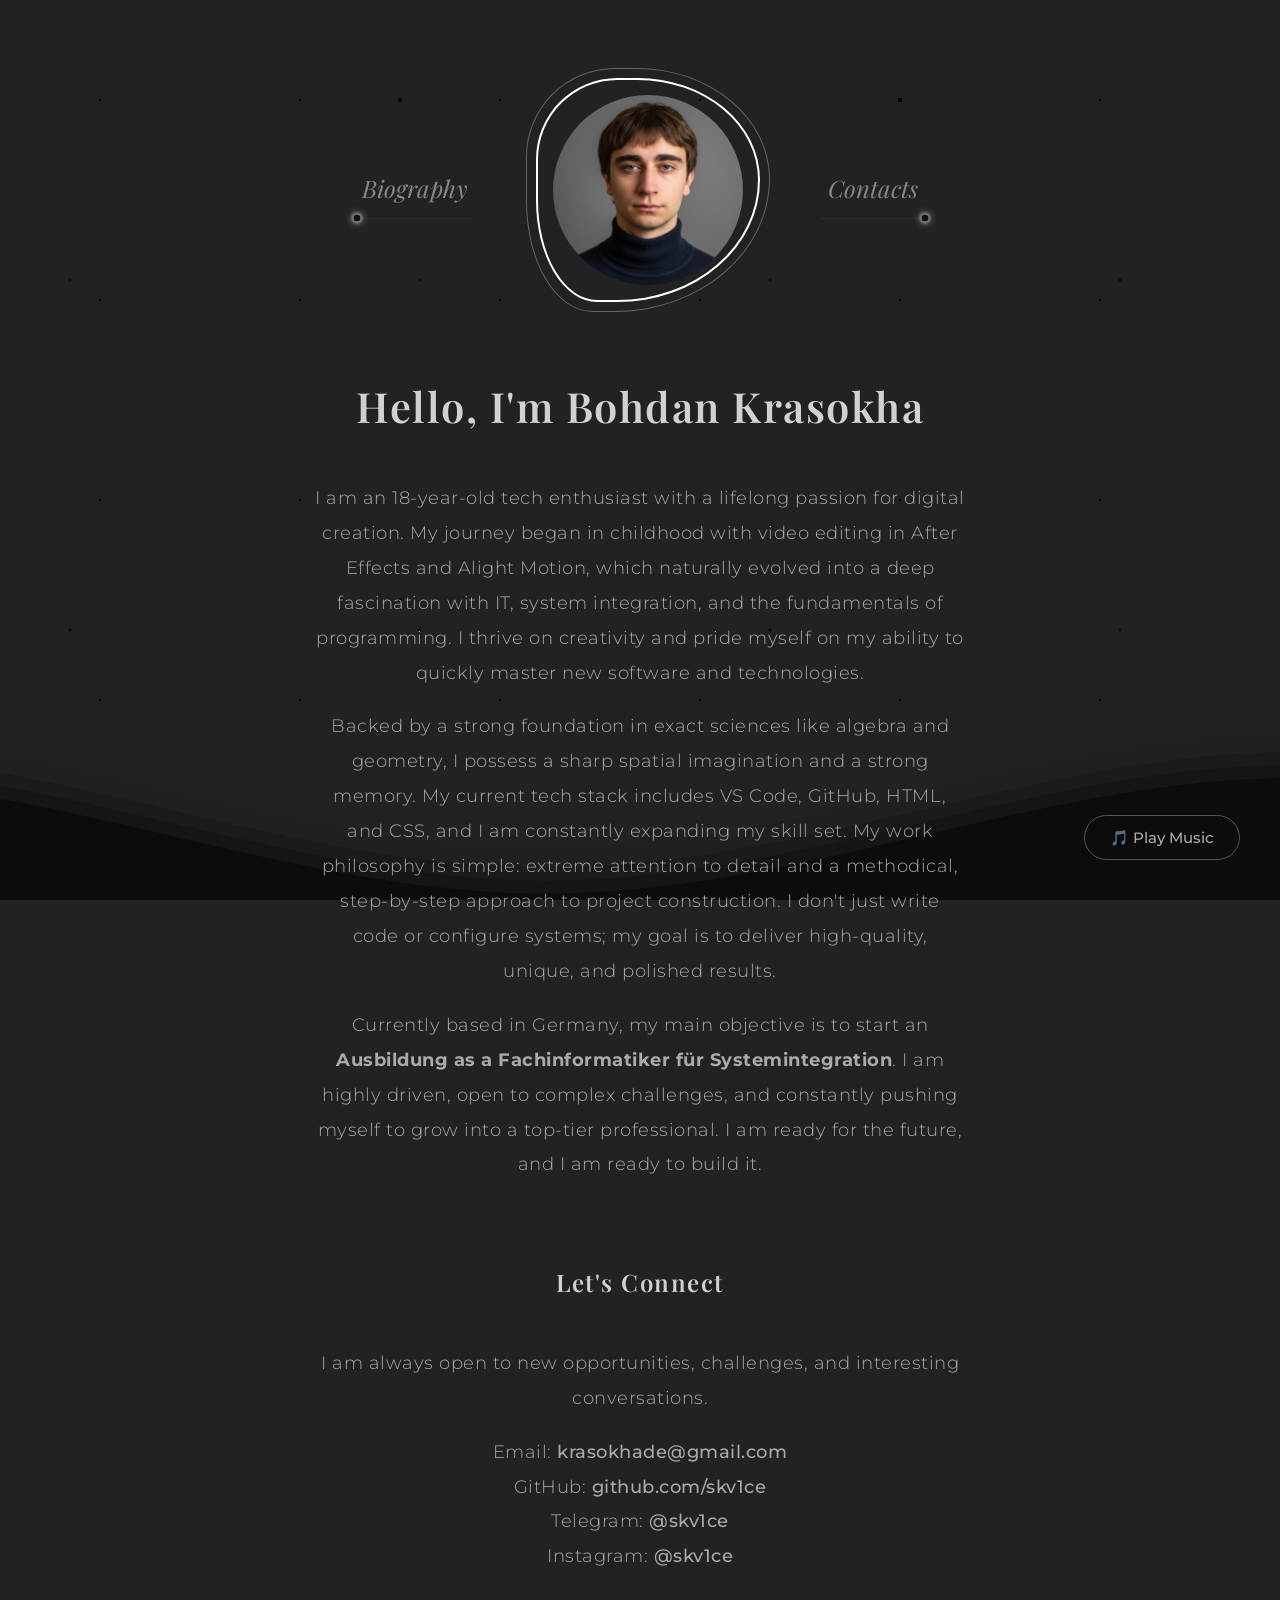
==== index.html @ e6948cf7 "My first website" ====
<!DOCTYPE html>
<html lang="en">
<head>
    <meta charset="UTF-8">
    <meta name="viewport" content="width=device-width, initial-scale=1.0">
    <title>Bohdan Krasokha - Portfolio</title>
    
    <link href="https://fonts.googleapis.com/css2?family=Montserrat:wght@300;400;500;600&family=Playfair+Display:ital,wght@0,400;0,600;1,400&display=swap" rel="stylesheet">
    
    <style>
        body {
            background-color: #222222;
            color: #e0e0e0;
            margin: 0;
            padding: 0;
            overflow-x: hidden;
        }

        /* --- КАСКАДНЕ ПЛАВНЕ ЗАВАНТАЖЕННЯ --- */
        .fade-in-element {
            opacity: 0;
            will-change: transform, opacity;
        }
        
        .hero-section {
            animation: slideUpFade 1.2s cubic-bezier(0.16, 1, 0.3, 1) 0.2s forwards;
        }
        .content-container {
            animation: slideUpFade 1.2s cubic-bezier(0.16, 1, 0.3, 1) 0.5s forwards;
        }
        .waves-container {
            animation: waterSwell 15s ease-in-out infinite, fadeInBase 2.5s ease 0.8s forwards;
        }

        @keyframes slideUpFade {
            from { opacity: 0; transform: translateY(30px); }
            to { opacity: 1; transform: translateY(0); }
        }
        @keyframes fadeInBase { to { opacity: 1; } }

        /* --- ПРЕМІАЛЬНЕ ЗАТЕМНЕННЯ (Blur + Vignette) --- */
        #page-overlay {
            position: fixed;
            top: 0; left: 0; width: 100vw; height: 100vh;
            /* Радіальний градієнт для ефекту він'єтки (темні краї, світліший центр) */
            background: radial-gradient(circle at center, rgba(10,10,10,0.4) 0%, rgba(5,5,5,0.95) 100%);
            /* Ефект розмиття фону (Frosted Glass) */
            backdrop-filter: blur(8px);
            -webkit-backdrop-filter: blur(8px);
            z-index: 9000;
            opacity: 0;
            pointer-events: none;
            transition: opacity 0.5s ease-in-out;
            will-change: opacity;
        }

        /* Безшовний плавний сніг */
        .black-snow {
            position: fixed; top: 0; left: 0; width: 100vw; height: 100vh;
            pointer-events: none; z-index: -3; 
            background-image: 
                radial-gradient(circle at 50% 50%, rgba(5, 5, 5, 0.9) 1px, transparent 1.5px),
                radial-gradient(circle at 20% 80%, rgba(10, 10, 10, 0.7) 1.5px, transparent 2px),
                radial-gradient(circle at 80% 20%, rgba(0, 0, 0, 0.8) 2px, transparent 2.5px);
            background-size: 200px 200px, 350px 350px, 500px 500px; 
            animation: smoothSnow 20s linear infinite, fadeInBase 2s ease forwards;
        }

        @keyframes smoothSnow {
            0% { background-position: 0px 0px, 0px 0px, 0px 0px; }
            100% { background-position: 200px 400px, 350px 700px, -500px 1000px; }
        }

        /* Спокійна вода */
        .waves-container {
            position: fixed; bottom: 0; left: 0; width: 100%; height: 20vh; min-height: 150px;
            z-index: -2; pointer-events: none;
        }

        @keyframes waterSwell {
            0%, 100% { transform: translateY(0) scaleY(1); }
            50% { transform: translateY(-10px) scaleY(1.1); } 
        }

        .parallax > use { animation: waveMove 25s cubic-bezier(.55,.5,.45,.5) infinite; will-change: transform; }
        .parallax > use:nth-child(1) { animation-delay: -2s; animation-duration: 9s; opacity: 0.5; }
        .parallax > use:nth-child(2) { animation-delay: -3s; animation-duration: 12s; opacity: 0.7; }
        .parallax > use:nth-child(3) { animation-delay: -4s; animation-duration: 16s; opacity: 0.9; }
        .parallax > use:nth-child(4) { animation-delay: -5s; animation-duration: 22s; }

        @keyframes waveMove {
            0% { transform: translate3d(-90px,0,0); }
            100% { transform: translate3d(85px,0,0); }
        }

        /* М'який ефект кліку по екрану */
        .dark-moon-ripple {
            position: fixed; width: 15px; height: 15px;
            background: radial-gradient(circle, rgba(10, 10, 10, 0.5) 0%, rgba(20, 20, 20, 0) 80%);
            border-radius: 50%; transform: translate(-50%, -50%) scale(1);
            pointer-events: none; animation: softRipple 0.5s ease-out forwards; z-index: 9999;
        }

        @keyframes softRipple {
            0% { transform: translate(-50%, -50%) scale(1); opacity: 1; }
            100% { transform: translate(-50%, -50%) scale(4); opacity: 0; } 
        }

        /* Головний блок */
        .hero-section {
            display: flex; justify-content: center; align-items: center;
            gap: 50px; margin-top: 80px; margin-bottom: 30px; flex-wrap: wrap;
        }

        /* Обгортка для кнопок і вогників */
        .nav-item-container {
            position: relative;
            display: flex;
            flex-direction: column;
            align-items: center;
            gap: 4px; /* Відстань між текстом і лінією вогника */
        }

        .nav-item {
            position: relative; color: #888888; text-decoration: none;
            font-family: 'Playfair Display', serif; font-size: 24px; font-style: italic;
            padding: 10px 20px; border-radius: 25px; overflow: hidden; 
            transition: color 0.4s ease, transform 0.1s ease; 
            z-index: 2; display: inline-block; cursor: pointer;
        }

        .nav-item::before {
            content: ''; position: absolute; bottom: -60%; left: 50%;
            width: 120%; height: 150%; background: rgba(255, 255, 255, 0.1);
            border-radius: 50%; transform: translateX(-50%) translateY(100%);
            transition: transform 0.4s cubic-bezier(0.4, 0, 0.2, 1); z-index: -1;
        }

        .nav-item:hover { color: #ffffff; text-shadow: 0 0 15px rgba(255,255,255,0.3); }
        .nav-item:hover::before { transform: translateX(-50%) translateY(30%); }
        .nav-item:active { transform: scale(0.92); }

        /* --- АНІМАЦІЯ ЧОРНОГО ВОГНИКА (СВІТЛЯЧКА) --- */
        .spark-track-wrapper {
            width: 80%; /* Вогник бігає рівно під літерами */
            height: 1px;
            background: rgba(255, 255, 255, 0.05); /* Ледь помітна лінія */
            border-radius: 2px;
            position: relative;
        }

        /* Анімація вильоту з-за екрану */
        .fly-in-left {
            animation: flyInLeft 1.2s cubic-bezier(0.16, 1, 0.3, 1) 0.5s both;
        }
        .fly-in-right {
            animation: flyInRight 1.2s cubic-bezier(0.16, 1, 0.3, 1) 0.5s both;
        }

        @keyframes flyInLeft {
            0% { transform: translateX(-50vw); opacity: 0; }
            100% { transform: translateX(0); opacity: 1; }
        }
        @keyframes flyInRight {
            0% { transform: translateX(50vw); opacity: 0; }
            100% { transform: translateX(0); opacity: 1; }
        }

        /* Контейнер, який рухається по лінії */
        .spark-mover {
            position: absolute;
            top: 50%;
            transform: translateY(-50%);
        }

        /* Сам вогник: темне ядро + біле світіння + пульсація */
        .spark {
            width: 7px;
            height: 7px;
            background: #111111; /* Чорний вогник */
            border-radius: 50%;
            box-shadow: 0 0 8px rgba(255, 255, 255, 0.9), 0 0 4px rgba(255, 255, 255, 1);
            transform: translateX(-50%);
            animation: pulseSpark 1.5s ease-in-out infinite alternate;
        }

        /* Безкінечний рух під текстом */
        .patrol-left {
            left: 0;
            animation: patrol 3.5s ease-in-out 1.7s infinite alternate;
        }
        
        .patrol-right {
            left: 100%;
            animation: patrolRev 3.5s ease-in-out 1.7s infinite alternate;
        }

        @keyframes patrol {
            0% { left: 0%; }
            100% { left: 100%; }
        }
        @keyframes patrolRev {
            0% { left: 100%; }
            100% { left: 0%; }
        }

        @keyframes pulseSpark {
            0% { transform: translateX(-50%) scale(0.85); box-shadow: 0 0 5px rgba(255,255,255,0.7); }
            100% { transform: translateX(-50%) scale(1.15); box-shadow: 0 0 12px rgba(255,255,255,1), 0 0 6px #fff; }
        }

        /* --- ФОТОГРАФІЯ ТА ФІШКА ЗІ СМАЙЛИКОМ --- */
        .profile-wrapper {
            position: relative; width: 220px; height: 220px;
            display: flex; justify-content: center; align-items: center;
            cursor: pointer;
        }

        .profile-photo {
            width: 190px; height: 190px; border-radius: 50%;
            object-fit: cover; z-index: 2;
            transition: filter 0.4s ease; 
        }

        /* Мінімалістичний смайлик */
        .smiley-icon {
            position: absolute;
            width: 45px; height: 45px;
            opacity: 0;
            transform: translateY(15px) scale(0.8);
            transition: all 0.4s cubic-bezier(0.16, 1, 0.3, 1);
            z-index: 3;
            pointer-events: none;
        }

        .profile-wrapper:hover .profile-photo {
            filter: brightness(0.4); 
        }

        .profile-wrapper:hover .smiley-icon {
            opacity: 1; 
            transform: translateY(0) scale(1);
        }

        /* Лінії навколо фото */
        .profile-wrapper::before, .profile-wrapper::after {
            content: ''; position: absolute; width: 100%; height: 100%;
            border: 2px solid #ffffff; border-radius: 40% 60% 70% 30% / 40% 50% 60% 50%;
            animation: morphWaves 10s linear infinite; z-index: 1;
        }

        .profile-wrapper::after {
            width: 110%; height: 110%; border: 1.5px solid rgba(255, 255, 255, 0.3);
            animation: morphWaves 15s linear infinite reverse;
        }

        @keyframes morphWaves {
            0% { transform: rotate(0deg); border-radius: 40% 60% 70% 30% / 40% 50% 60% 50%; }
            50% { transform: rotate(180deg); border-radius: 70% 30% 50% 70% / 30% 60% 40% 70%; }
            100% { transform: rotate(360deg); border-radius: 40% 60% 70% 30% / 40% 50% 60% 50%; }
        }

        /* Основний контент */
        .content-container {
            position: relative; max-width: 700px; margin: 0 auto 160px auto;
            text-align: center; padding: 20px; z-index: 10;
        }

        h1, h2 {
            font-family: 'Playfair Display', serif; color: #d1d1d1;
            font-weight: 600; letter-spacing: 1.5px; margin-bottom: 15px;
            transition: color 0.5s ease, text-shadow 0.5s ease;
        }
        h1 { font-size: 2.6rem; }
        
        h1:hover, h2:hover {
            color: #ffffff; text-shadow: 0 0 20px rgba(255, 255, 255, 0.4);
        }

        /* Плавне підсвічування тексту */
        .text-block {
            font-family: 'Montserrat', sans-serif; line-height: 1.9;
            font-weight: 300; font-size: 1.15rem; letter-spacing: 0.5px;
            color: #aaaaaa; padding: 15px 25px; border-radius: 10px;
            background-color: transparent; 
            transition: background-color 0.4s ease, color 0.4s ease, text-shadow 0.4s ease; 
            cursor: default;
        }

        .text-block:hover { 
            color: #ffffff; text-shadow: 0 0 8px rgba(255,255,255,0.15); 
            background-color: rgba(255, 255, 255, 0.03); 
        }

        .contact-link {
            color: #aaaaaa; text-decoration: none; font-weight: 500;
            transition: color 0.3s ease, text-shadow 0.3s ease;
        }
        
        .contact-link:hover {
            color: #ffffff; text-shadow: 0 0 10px rgba(255, 255, 255, 0.5);
        }

        /* Кнопка аудіо */
        .audio-btn {
            position: fixed; bottom: 40px; right: 40px;
            background-color: transparent; color: #aaaaaa;
            border: 1px solid #555; padding: 12px 25px;
            border-radius: 30px; cursor: pointer;
            font-size: 15px; font-weight: 500; font-family: 'Montserrat', sans-serif;
            overflow: hidden; 
            transition: color 0.4s ease, border-color 0.4s ease, transform 0.1s ease; 
            z-index: 10;
        }

        .audio-btn::before {
            content: ''; position: absolute; bottom: -60%; left: 50%;
            width: 120%; height: 150%; background: rgba(255, 255, 255, 0.15);
            border-radius: 50%; transform: translateX(-50%) translateY(100%);
            transition: transform 0.4s cubic-bezier(0.4, 0, 0.2, 1); z-index: -1;
        }

        .audio-btn:hover { color: #fff; border-color: #aaa; }
        .audio-btn:hover::before { transform: translateX(-50%) translateY(20%); }
        .audio-btn:active { transform: scale(0.92); }

    </style>
</head>
<body>

    <!-- Дизайнерське розмите затемнення -->
    <div id="page-overlay"></div>

    <div class="black-snow"></div>

    <svg class="waves-container fade-in-element" xmlns="http://www.w3.org/2000/svg" xmlns:xlink="http://www.w3.org/1999/xlink" viewBox="0 24 150 28" preserveAspectRatio="none" shape-rendering="auto">
        <defs>
            <path id="gentle-wave" d="M-160 44c30 0 58-18 88-18s 58 18 88 18 58-18 88-18 58 18 88 18 v44h-352z" />
        </defs>
        <g class="parallax">
            <use xlink:href="#gentle-wave" x="48" y="0" fill="rgba(30, 30, 30, 0.8)" />
            <use xlink:href="#gentle-wave" x="48" y="3" fill="rgba(20, 20, 20, 0.6)" />
            <use xlink:href="#gentle-wave" x="48" y="5" fill="rgba(15, 15, 15, 0.4)" />
            <use xlink:href="#gentle-wave" x="48" y="7" fill="#0c0c0c" />
        </g>
    </svg>

    <div class="hero-section fade-in-element">
        
        <!-- Ліва кнопка + Чорний вогник -->
        <div class="nav-item-container">
            <a href="#bio" class="nav-item smooth-link">Biography</a>
            <div class="spark-track-wrapper fly-in-left">
                <div class="spark-mover patrol-left">
                    <div class="spark"></div>
                </div>
            </div>
        </div>
        
        <!-- Фотографія зі смайликом -->
        <div class="profile-wrapper">
            <img class="profile-photo" src="photo.jpg" alt="Bohdan Krasokha">
            <!-- Смайлик -->
            <svg class="smiley-icon" viewBox="0 0 24 24" fill="none" stroke="#ffffff" stroke-width="2.5" stroke-linecap="round" stroke-linejoin="round">
                <path d="M8 9h.01M16 9h.01" />
                <path d="M8 14c1.5 2.5 4.5 2.5 6 0" />
            </svg>
        </div>
        
        <!-- Права кнопка + Чорний вогник -->
        <div class="nav-item-container">
            <a href="#contacts" class="nav-item smooth-link">Contacts</a>
            <div class="spark-track-wrapper fly-in-right">
                <div class="spark-mover patrol-right">
                    <div class="spark"></div>
                </div>
            </div>
        </div>

    </div>

    <div class="content-container fade-in-element">
        <h1 id="bio">Hello, I'm Bohdan Krasokha</h1>
        
        <div class="text-block">
            <p>I am an 18-year-old tech enthusiast with a lifelong passion for digital creation. My journey began in childhood with video editing in After Effects and Alight Motion, which naturally evolved into a deep fascination with IT, system integration, and the fundamentals of programming. I thrive on creativity and pride myself on my ability to quickly master new software and technologies.</p>
            
            <p>Backed by a strong foundation in exact sciences like algebra and geometry, I possess a sharp spatial imagination and a strong memory. My current tech stack includes VS Code, GitHub, HTML, and CSS, and I am constantly expanding my skill set. My work philosophy is simple: extreme attention to detail and a methodical, step-by-step approach to project construction. I don't just write code or configure systems; my goal is to deliver high-quality, unique, and polished results.</p>
            
            <p>Currently based in Germany, my main objective is to start an <strong>Ausbildung as a Fachinformatiker für Systemintegration</strong>. I am highly driven, open to complex challenges, and constantly pushing myself to grow into a top-tier professional. I am ready for the future, and I am ready to build it.</p>
        </div>

        <h2 id="contacts" style="margin-top: 50px;">Let's Connect</h2>
        <div class="text-block">
            <p>I am always open to new opportunities, challenges, and interesting conversations.</p>
            <p>
                Email: <a href="mailto:krasokhade@gmail.com" class="contact-link">krasokhade@gmail.com</a><br>
                GitHub: <a href="https://github.com/skv1ce" target="_blank" class="contact-link">github.com/skv1ce</a><br>
                Telegram: <a href="https://t.me/skv1ce" target="_blank" class="contact-link">@skv1ce</a><br>
                Instagram: <a href="https://instagram.com/skv1ce" target="_blank" class="contact-link">@skv1ce</a>
            </p>
        </div>
    </div>

    <audio id="bg-music" src="music.mp3"></audio>

    <button class="audio-btn" onclick="toggleMusic()">🎵 Play Music</button>

    <script>
        function toggleMusic() {
            var music = document.getElementById("bg-music");
            music.volume = 0.15; 
            if (music.paused) {
                music.play();
            } else {
                music.pause();
            }
        }

        // Ефект кліку по екрану
        document.addEventListener('click', function(e) {
            let moon = document.createElement('div');
            moon.className = 'dark-moon-ripple';
            moon.style.left = e.clientX + 'px';
            moon.style.top = e.clientY + 'px';
            document.body.appendChild(moon);
            setTimeout(() => { moon.remove(); }, 500); 
        });

        // Ідеально плавний і швидший скрол
        function smoothScrollTo(targetPosition, duration) {
            const startPosition = window.pageYOffset;
            const distance = targetPosition - startPosition;
            let startTime = null;

            function animation(currentTime) {
                if (startTime === null) startTime = currentTime;
                const timeElapsed = currentTime - startTime;
                
                const run = easeInOut(timeElapsed, startPosition, distance, duration);
                window.scrollTo(0, run);
                
                if (timeElapsed < duration) {
                    requestAnimationFrame(animation);
                }
            }

            function easeInOut(t, b, c, d) {
                t /= d / 2;
                if (t < 1) return c / 2 * t * t + b;
                t--;
                return -c / 2 * (t * (t - 2) - 1) + b;
            }

            requestAnimationFrame(animation);
        }

        // Логіка кліку з дизайнерським розмиттям і він'єткою
        document.querySelectorAll('.smooth-link').forEach(anchor => {
            anchor.addEventListener('click', function (e) {
                e.preventDefault(); 
                
                const targetId = this.getAttribute('href');
                const targetElement = document.querySelector(targetId);
                const overlay = document.getElementById('page-overlay');

                // 1. Вмикаємо розмите затемнення
                overlay.style.opacity = '1';

                // 2. Скрол (тривалість зменшено до 850 мс для динаміки)
                const targetPos = targetElement.getBoundingClientRect().top + window.pageYOffset - 40;
                smoothScrollTo(targetPos, 850);

                // 3. Знімаємо затемнення після завершення скролу
                setTimeout(() => {
                    overlay.style.opacity = '0';
                }, 800); 
            });
        });
    </script>

</body>
</html>
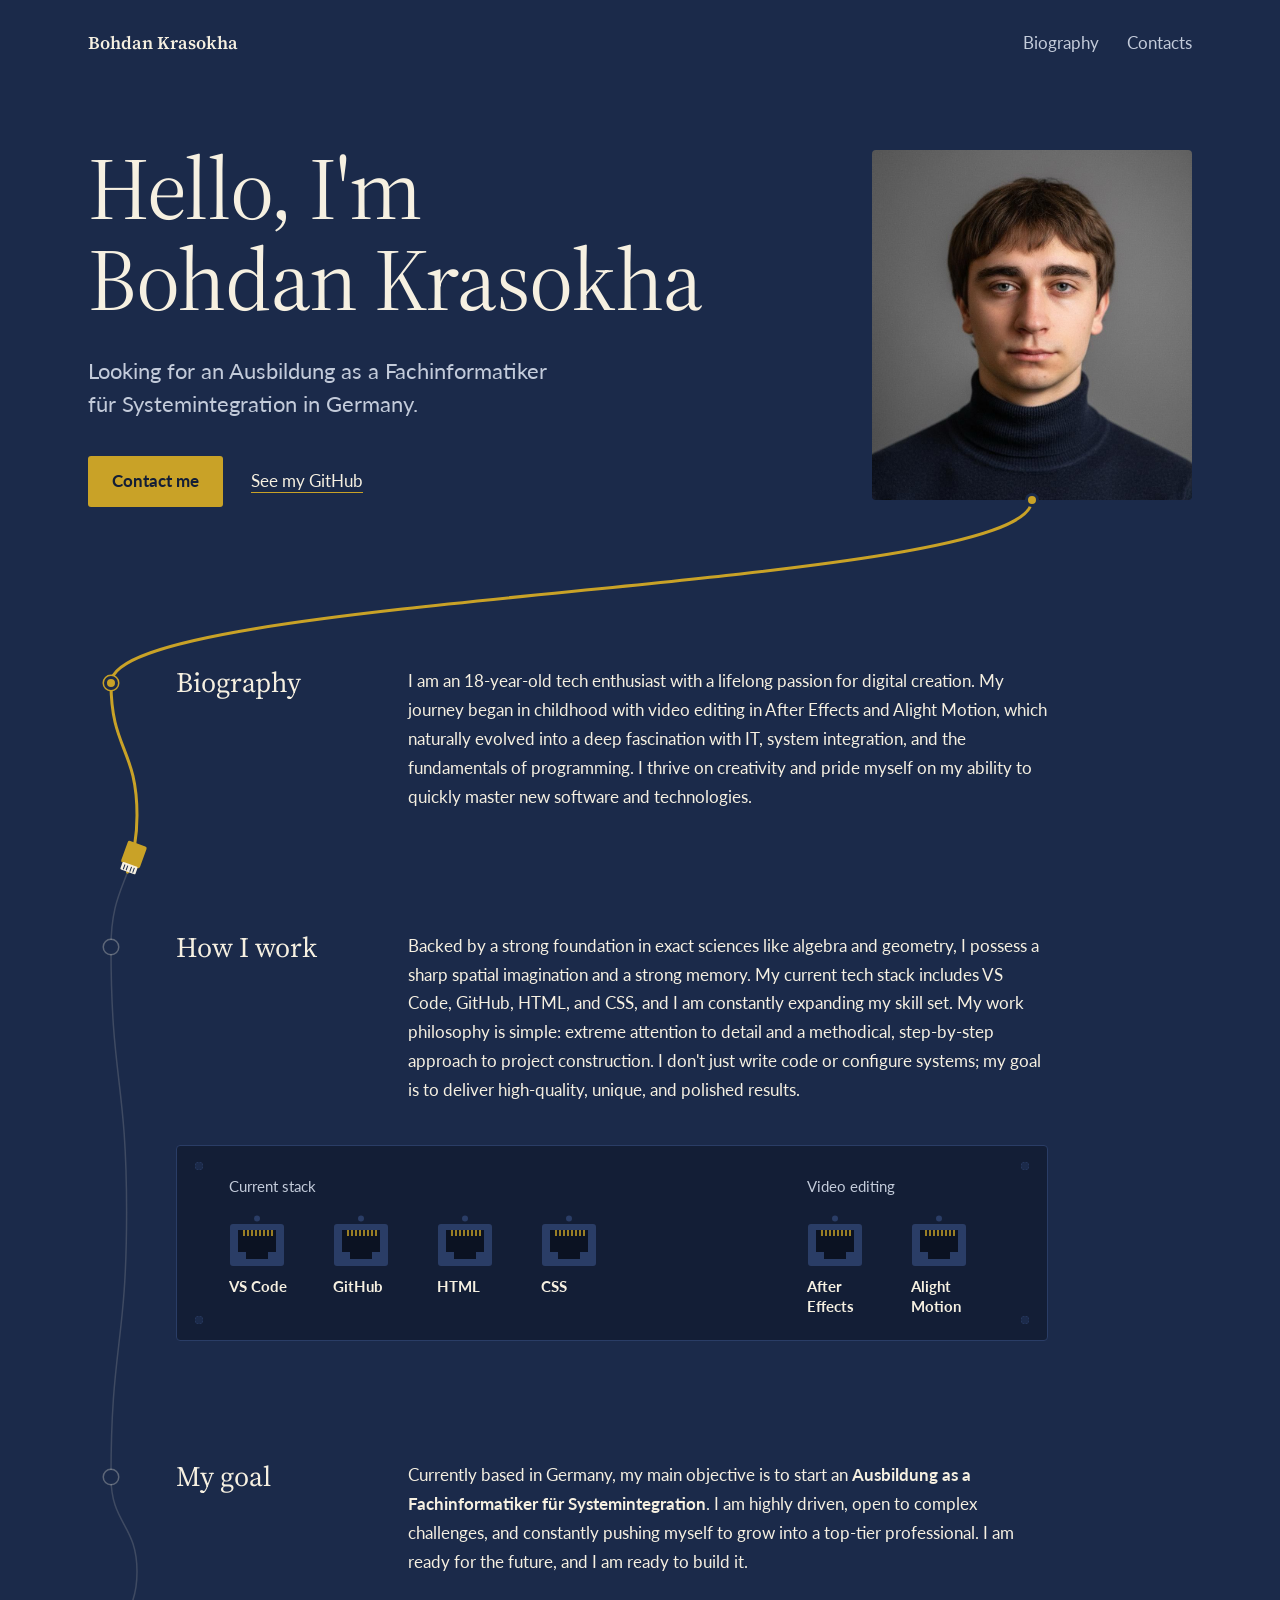
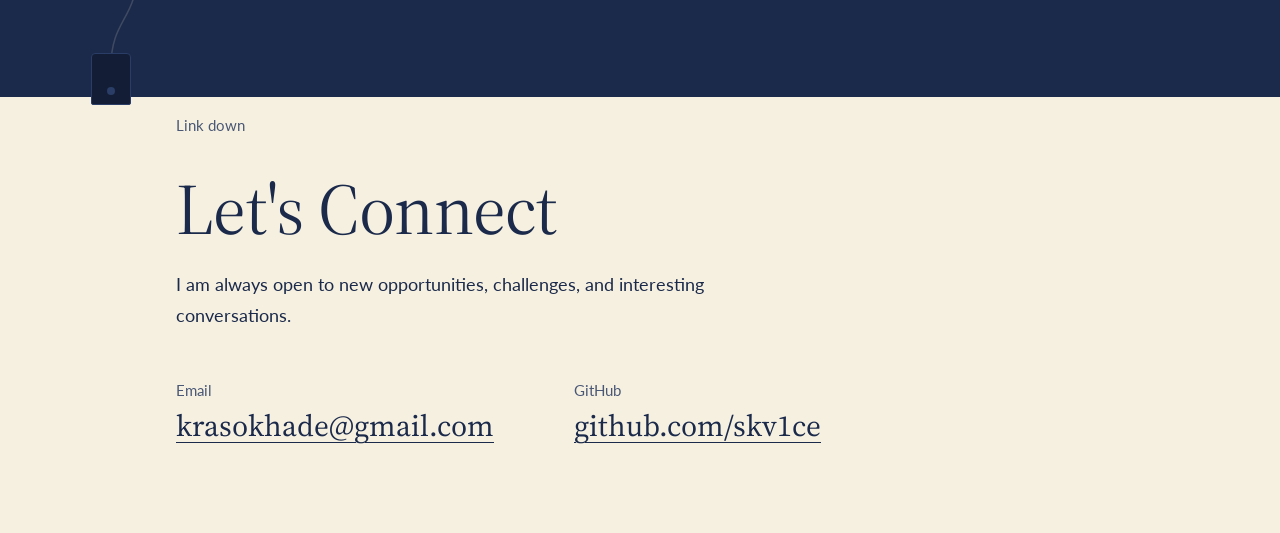
==== commit ed7d1363: "Update index.html" ====
--- a/index.html
+++ b/index.html
@@ -4,480 +4,799 @@
     <meta charset="UTF-8">
     <meta name="viewport" content="width=device-width, initial-scale=1.0">
     <title>Bohdan Krasokha - Portfolio</title>
-    
-    <link href="https://fonts.googleapis.com/css2?family=Montserrat:wght@300;400;500;600&family=Playfair+Display:ital,wght@0,400;0,600;1,400&display=swap" rel="stylesheet">
-    
+    <meta name="description" content="Bohdan Krasokha is looking for an Ausbildung as a Fachinformatiker für Systemintegration in Germany.">
+    <meta name="theme-color" content="#1B2A4A">
+
+    <link rel="preconnect" href="https://fonts.googleapis.com">
+    <link rel="preconnect" href="https://fonts.gstatic.com" crossorigin>
+    <link href="https://fonts.googleapis.com/css2?family=Lato:wght@400;700&family=Source+Serif+4:opsz,wght@8..60,400;8..60,600&display=swap" rel="stylesheet">
+
     <style>
+        /* ---------- Tokens (same colours and fonts as the application PDFs) ---------- */
+        :root {
+            --navy: #1B2A4A;
+            --navy-deep: #131E36;
+            --navy-lift: #2A3D66;
+            --gold: #C9A227;
+            --beige: #F6F0E1;
+            --mist: #C3CBDA;
+            --signal: #5FD38D;
+
+            --serif: 'Source Serif 4', Georgia, serif;
+            --sans: 'Lato', 'Segoe UI', Arial, sans-serif;
+
+            --gutter: 1.5rem;   /* page edge to content */
+            --indent: 5.5rem;   /* room on the left for the cable */
+            --port-left: 1rem;  /* cable position inside the indent */
+            --port-size: 14px;
+        }
+
+        *, *::before, *::after { box-sizing: border-box; }
+
+        @media (prefers-reduced-motion: no-preference) {
+            html { scroll-behavior: smooth; }
+        }
+
         body {
-            background-color: #222222;
-            color: #e0e0e0;
+            position: relative;
+            margin: 0;
+            background: var(--navy);
+            color: var(--beige);
+            font-family: var(--sans);
+            font-size: 1.0625rem;
+            line-height: 1.7;
+            overflow-x: hidden;
+        }
+
+        h1, h2 {
+            margin: 0;
+            font-family: var(--serif);
+            font-weight: 600;
+            line-height: 1.12;
+        }
+
+        p { margin: 0; }
+
+        a { color: inherit; }
+
+        a:focus-visible {
+            outline: 2px solid var(--gold);
+            outline-offset: 4px;
+            border-radius: 2px;
+        }
+
+        .wrap {
+            max-width: 72rem;
+            margin-inline: auto;
+            padding-inline: var(--gutter);
+        }
+
+        /* ---------- Top navigation ---------- */
+        .topbar {
+            position: relative;
+            z-index: 2;
+            display: flex;
+            justify-content: space-between;
+            flex-wrap: wrap;
+            align-items: baseline;
+            gap: .25rem 1rem;
+            padding-block: 1.75rem;
+        }
+
+        .topbar-name {
+            font-family: var(--serif);
+            font-weight: 600;
+            font-size: 1.125rem;
+            text-decoration: none;
+            white-space: nowrap;
+        }
+
+        .topbar nav {
+            display: flex;
+            gap: 1.75rem;
+        }
+
+        .topbar nav a {
+            color: var(--mist);
+            text-decoration: none;
+            border-bottom: 1px solid transparent;
+            transition: color .2s ease, border-color .2s ease;
+        }
+
+        .topbar nav a:hover {
+            color: var(--beige);
+            border-color: var(--gold);
+        }
+
+        /* ---------- Hero ---------- */
+        .hero {
+            position: relative;
+            z-index: 2;
+            display: grid;
+            grid-template-columns: minmax(0, 1fr) auto;
+            align-items: center;
+            gap: 3rem;
+            padding-block: 3.5rem 10rem;
+        }
+
+        .hero h1 {
+            font-size: clamp(2.75rem, 7vw, 5.5rem);
+            font-weight: 400;
+            letter-spacing: -0.015em;
+            line-height: 1.04;
+        }
+
+        .hero h1 .name { display: inline-block; }
+
+        .hero-goal {
+            margin-top: 1.75rem;
+            max-width: 32em;
+            font-size: clamp(1.125rem, 1.8vw, 1.375rem);
+            line-height: 1.5;
+            text-wrap: balance;
+            color: var(--mist);
+        }
+
+        .hero-actions {
+            display: flex;
+            flex-wrap: wrap;
+            gap: .75rem 1.75rem;
+            align-items: center;
+            margin-top: 2.25rem;
+        }
+
+        .button {
+            display: inline-block;
+            padding: .7rem 1.5rem;
+            background: var(--gold);
+            color: var(--navy-deep);
+            font-weight: 700;
+            text-decoration: none;
+            border-radius: 3px;
+            transition: background-color .2s ease;
+        }
+
+        .button:hover { background: #DDB534; }
+
+        .text-link {
+            text-decoration: underline;
+            text-decoration-color: var(--gold);
+            text-underline-offset: .3em;
+        }
+
+        /* Photo with the hover smiley */
+        .photo {
+            position: relative;
+            width: clamp(190px, 25vw, 320px);
+            margin: 0;
+            cursor: default;
+        }
+
+        .photo img {
+            display: block;
+            width: 100%;
+            height: auto;
+            aspect-ratio: 832 / 910;
+            object-fit: cover;
+            border-radius: 4px;
+            transition: filter .35s ease;
+        }
+
+        .photo svg {
+            position: absolute;
+            top: 50%;
+            left: 50%;
+            width: 3rem;
+            height: 3rem;
+            opacity: 0;
+            transform: translate(-50%, calc(-50% + 12px)) scale(.85);
+            transition: opacity .35s ease, transform .35s cubic-bezier(.16, 1, .3, 1);
+            pointer-events: none;
+        }
+
+        .photo:hover img { filter: brightness(.4); }
+
+        .photo:hover svg {
+            opacity: 1;
+            transform: translate(-50%, -50%) scale(1);
+        }
+
+        /* Where the cable leaves the photo */
+        .cable-start {
+            display: none;
+            position: absolute;
+            left: 50%;
+            bottom: -7px;
+            width: var(--port-size);
+            height: var(--port-size);
+            margin-left: calc(var(--port-size) / -2);
+            border-radius: 50%;
+            background: var(--gold);
+            border: 3px solid var(--navy);
+        }
+
+        /* ---------- The cable (drawn by the script at the bottom) ---------- */
+        #cable {
+            position: absolute;
+            top: 0;
+            left: 0;
+            width: 100%;
+            z-index: 1;
+            pointer-events: none;
+            display: none;
+        }
+
+        .js #cable,
+        .js .cable-start { display: block; }
+
+        #cable-track {
+            fill: none;
+            stroke: var(--beige);
+            stroke-opacity: .16;
+            stroke-width: 1.5;
+        }
+
+        #cable-live {
+            fill: none;
+            stroke: var(--gold);
+            stroke-width: 3;
+            stroke-linecap: round;
+        }
+
+        /* ---------- Content sections ---------- */
+        .section {
+            position: relative;
+            z-index: 2;
+            display: grid;
+            grid-template-columns: 12rem minmax(0, 40rem);
+            column-gap: 2.5rem;
+            row-gap: 2.5rem;
+            padding-left: var(--indent);
+            padding-bottom: 7.5rem;
+            scroll-margin-top: 2rem;
+        }
+
+        .section h2 {
+            font-size: 1.75rem;
+            font-weight: 400;
+        }
+
+        .section p + p { margin-top: 1.25rem; }
+
+        .section strong { font-weight: 700; }
+
+        /* Port on the cable. Lit by default so the page is complete without JavaScript. */
+        .port {
+            position: absolute;
+            left: var(--port-left);
+            top: .55rem;
+            width: var(--port-size);
+            height: var(--port-size);
+            border-radius: 50%;
+            background: var(--gold);
+            border: 3px solid var(--navy);
+            box-shadow: 0 0 0 1.5px var(--gold);
+            transition: background-color .25s ease, box-shadow .25s ease;
+        }
+
+        .js .port:not(.lit) {
+            background: var(--navy);
+            box-shadow: 0 0 0 1.5px rgba(246, 240, 225, .3);
+        }
+
+        /* ---------- Patch panel showing the tools ---------- */
+        .panel {
+            grid-column: 1 / -1;
+            display: flex;
+            flex-wrap: wrap;
+            justify-content: space-between;
+            gap: 1.5rem 3rem;
+            position: relative;
+            padding: 1.75rem 3.25rem 1.5rem;
+            background: var(--navy-deep);
+            border: 1px solid var(--navy-lift);
+            border-radius: 4px;
+        }
+
+        /* Rack mounting holes, one in each corner */
+        .panel::before,
+        .panel::after {
+            content: '';
+            position: absolute;
+            top: 0;
+            bottom: 0;
+            width: 8px;
+            background:
+                radial-gradient(circle, var(--navy) 3.5px, var(--navy-lift) 4px, transparent 4.5px) center 16px / 8px 8px no-repeat,
+                radial-gradient(circle, var(--navy) 3.5px, var(--navy-lift) 4px, transparent 4.5px) center calc(100% - 16px) / 8px 8px no-repeat;
+        }
+
+        .panel::before { left: 1.1rem; }
+        .panel::after { right: 1.1rem; }
+
+        .panel-group h3 {
+            margin: 0 0 1rem;
+            font-size: .9375rem;
+            font-weight: 400;
+            color: var(--mist);
+        }
+
+        .panel-group ul {
+            display: flex;
+            flex-wrap: wrap;
+            gap: 1.25rem;
             margin: 0;
             padding: 0;
-            overflow-x: hidden;
-        }
-
-        /* --- КАСКАДНЕ ПЛАВНЕ ЗАВАНТАЖЕННЯ --- */
-        .fade-in-element {
-            opacity: 0;
-            will-change: transform, opacity;
-        }
-        
-        .hero-section {
-            animation: slideUpFade 1.2s cubic-bezier(0.16, 1, 0.3, 1) 0.2s forwards;
-        }
-        .content-container {
-            animation: slideUpFade 1.2s cubic-bezier(0.16, 1, 0.3, 1) 0.5s forwards;
-        }
-        .waves-container {
-            animation: waterSwell 15s ease-in-out infinite, fadeInBase 2.5s ease 0.8s forwards;
-        }
-
-        @keyframes slideUpFade {
-            from { opacity: 0; transform: translateY(30px); }
-            to { opacity: 1; transform: translateY(0); }
-        }
-        @keyframes fadeInBase { to { opacity: 1; } }
-
-        /* --- ПРЕМІАЛЬНЕ ЗАТЕМНЕННЯ (Blur + Vignette) --- */
-        #page-overlay {
-            position: fixed;
-            top: 0; left: 0; width: 100vw; height: 100vh;
-            /* Радіальний градієнт для ефекту він'єтки (темні краї, світліший центр) */
-            background: radial-gradient(circle at center, rgba(10,10,10,0.4) 0%, rgba(5,5,5,0.95) 100%);
-            /* Ефект розмиття фону (Frosted Glass) */
-            backdrop-filter: blur(8px);
-            -webkit-backdrop-filter: blur(8px);
-            z-index: 9000;
-            opacity: 0;
-            pointer-events: none;
-            transition: opacity 0.5s ease-in-out;
-            will-change: opacity;
-        }
-
-        /* Безшовний плавний сніг */
-        .black-snow {
-            position: fixed; top: 0; left: 0; width: 100vw; height: 100vh;
-            pointer-events: none; z-index: -3; 
-            background-image: 
-                radial-gradient(circle at 50% 50%, rgba(5, 5, 5, 0.9) 1px, transparent 1.5px),
-                radial-gradient(circle at 20% 80%, rgba(10, 10, 10, 0.7) 1.5px, transparent 2px),
-                radial-gradient(circle at 80% 20%, rgba(0, 0, 0, 0.8) 2px, transparent 2.5px);
-            background-size: 200px 200px, 350px 350px, 500px 500px; 
-            animation: smoothSnow 20s linear infinite, fadeInBase 2s ease forwards;
-        }
-
-        @keyframes smoothSnow {
-            0% { background-position: 0px 0px, 0px 0px, 0px 0px; }
-            100% { background-position: 200px 400px, 350px 700px, -500px 1000px; }
-        }
-
-        /* Спокійна вода */
-        .waves-container {
-            position: fixed; bottom: 0; left: 0; width: 100%; height: 20vh; min-height: 150px;
-            z-index: -2; pointer-events: none;
-        }
-
-        @keyframes waterSwell {
-            0%, 100% { transform: translateY(0) scaleY(1); }
-            50% { transform: translateY(-10px) scaleY(1.1); } 
-        }
-
-        .parallax > use { animation: waveMove 25s cubic-bezier(.55,.5,.45,.5) infinite; will-change: transform; }
-        .parallax > use:nth-child(1) { animation-delay: -2s; animation-duration: 9s; opacity: 0.5; }
-        .parallax > use:nth-child(2) { animation-delay: -3s; animation-duration: 12s; opacity: 0.7; }
-        .parallax > use:nth-child(3) { animation-delay: -4s; animation-duration: 16s; opacity: 0.9; }
-        .parallax > use:nth-child(4) { animation-delay: -5s; animation-duration: 22s; }
-
-        @keyframes waveMove {
-            0% { transform: translate3d(-90px,0,0); }
-            100% { transform: translate3d(85px,0,0); }
-        }
-
-        /* М'який ефект кліку по екрану */
-        .dark-moon-ripple {
-            position: fixed; width: 15px; height: 15px;
-            background: radial-gradient(circle, rgba(10, 10, 10, 0.5) 0%, rgba(20, 20, 20, 0) 80%);
-            border-radius: 50%; transform: translate(-50%, -50%) scale(1);
-            pointer-events: none; animation: softRipple 0.5s ease-out forwards; z-index: 9999;
-        }
-
-        @keyframes softRipple {
-            0% { transform: translate(-50%, -50%) scale(1); opacity: 1; }
-            100% { transform: translate(-50%, -50%) scale(4); opacity: 0; } 
-        }
-
-        /* Головний блок */
-        .hero-section {
-            display: flex; justify-content: center; align-items: center;
-            gap: 50px; margin-top: 80px; margin-bottom: 30px; flex-wrap: wrap;
-        }
-
-        /* Обгортка для кнопок і вогників */
-        .nav-item-container {
+            list-style: none;
+        }
+
+        .panel-port {
+            width: 5.25rem;
+            font-size: .9375rem;
+            font-weight: 700;
+            line-height: 1.3;
+        }
+
+        .panel-port svg {
+            display: block;
+            width: 3.5rem;
+            height: auto;
+            margin-bottom: .6rem;
+            overflow: visible;
+        }
+
+        .led {
+            fill: var(--signal);
+            transition: fill .2s ease;
+            transition-delay: calc(var(--i, 0) * 70ms);
+        }
+
+        .js .panel:not(.lit) .led { fill: var(--navy-lift); }
+
+        /* ---------- Contact band ---------- */
+        .contact {
             position: relative;
-            display: flex;
-            flex-direction: column;
-            align-items: center;
-            gap: 4px; /* Відстань між текстом і лінією вогника */
-        }
-
-        .nav-item {
-            position: relative; color: #888888; text-decoration: none;
-            font-family: 'Playfair Display', serif; font-size: 24px; font-style: italic;
-            padding: 10px 20px; border-radius: 25px; overflow: hidden; 
-            transition: color 0.4s ease, transform 0.1s ease; 
-            z-index: 2; display: inline-block; cursor: pointer;
-        }
-
-        .nav-item::before {
-            content: ''; position: absolute; bottom: -60%; left: 50%;
-            width: 120%; height: 150%; background: rgba(255, 255, 255, 0.1);
-            border-radius: 50%; transform: translateX(-50%) translateY(100%);
-            transition: transform 0.4s cubic-bezier(0.4, 0, 0.2, 1); z-index: -1;
-        }
-
-        .nav-item:hover { color: #ffffff; text-shadow: 0 0 15px rgba(255,255,255,0.3); }
-        .nav-item:hover::before { transform: translateX(-50%) translateY(30%); }
-        .nav-item:active { transform: scale(0.92); }
-
-        /* --- АНІМАЦІЯ ЧОРНОГО ВОГНИКА (СВІТЛЯЧКА) --- */
-        .spark-track-wrapper {
-            width: 80%; /* Вогник бігає рівно під літерами */
-            height: 1px;
-            background: rgba(255, 255, 255, 0.05); /* Ледь помітна лінія */
-            border-radius: 2px;
-            position: relative;
-        }
-
-        /* Анімація вильоту з-за екрану */
-        .fly-in-left {
-            animation: flyInLeft 1.2s cubic-bezier(0.16, 1, 0.3, 1) 0.5s both;
-        }
-        .fly-in-right {
-            animation: flyInRight 1.2s cubic-bezier(0.16, 1, 0.3, 1) 0.5s both;
-        }
-
-        @keyframes flyInLeft {
-            0% { transform: translateX(-50vw); opacity: 0; }
-            100% { transform: translateX(0); opacity: 1; }
-        }
-        @keyframes flyInRight {
-            0% { transform: translateX(50vw); opacity: 0; }
-            100% { transform: translateX(0); opacity: 1; }
-        }
-
-        /* Контейнер, який рухається по лінії */
-        .spark-mover {
+            z-index: 2;
+            background: var(--beige);
+            color: var(--navy);
+            --band-pad: 4.5rem;
+            padding-block: var(--band-pad) 5.5rem;
+            scroll-margin-top: 3rem;
+        }
+
+        .contact .wrap { position: relative; }
+
+        .contact-body { padding-left: var(--indent); }
+
+        .contact h2 {
+            font-size: clamp(2.5rem, 6vw, 4.5rem);
+            font-weight: 400;
+            letter-spacing: -0.01em;
+        }
+
+        .contact-intro {
+            margin-top: 1.25rem;
+            max-width: 34em;
+            font-size: 1.125rem;
+        }
+
+        .contact-list {
+            display: grid;
+            grid-template-columns: repeat(auto-fit, minmax(16rem, max-content));
+            gap: 2rem 5rem;
+            margin: 3rem 0 0;
+        }
+
+        .contact-list dt {
+            font-size: .9375rem;
+            color: #4A5875;
+        }
+
+        .contact-list dd {
+            margin: .15rem 0 0;
+            font-family: var(--serif);
+            font-size: clamp(1.375rem, 2.6vw, 1.875rem);
+            line-height: 1.3;
+            overflow-wrap: anywhere;
+        }
+
+        .contact-list a {
+            text-decoration: underline;
+            text-decoration-thickness: 1px;
+            text-underline-offset: .2em;
+            transition: text-decoration-thickness .15s ease;
+        }
+
+        .contact-list a:hover { text-decoration-thickness: 3px; }
+
+        .contact a:focus-visible { outline-color: var(--navy); }
+
+        /* Socket the cable plugs into, sitting on the edge of the band */
+        .socket {
+            display: none;
             position: absolute;
-            top: 50%;
-            transform: translateY(-50%);
-        }
-
-        /* Сам вогник: темне ядро + біле світіння + пульсація */
-        .spark {
-            width: 7px;
-            height: 7px;
-            background: #111111; /* Чорний вогник */
+            top: calc(-1 * var(--band-pad) - 2.75rem);
+            left: calc(var(--gutter) + var(--port-left) + var(--port-size) / 2);
+            width: 2.5rem;
+            height: 3.25rem;
+            margin-left: -1.25rem;
+            background: var(--navy-deep);
+            border: 1px solid var(--navy-lift);
+            border-radius: 4px 4px 2px 2px;
+        }
+
+        .js .socket { display: block; }
+
+        .socket-led {
+            position: absolute;
+            left: 50%;
+            bottom: .55rem;
+            width: 8px;
+            height: 8px;
+            margin-left: -4px;
             border-radius: 50%;
-            box-shadow: 0 0 8px rgba(255, 255, 255, 0.9), 0 0 4px rgba(255, 255, 255, 1);
-            transform: translateX(-50%);
-            animation: pulseSpark 1.5s ease-in-out infinite alternate;
-        }
-
-        /* Безкінечний рух під текстом */
-        .patrol-left {
-            left: 0;
-            animation: patrol 3.5s ease-in-out 1.7s infinite alternate;
-        }
-        
-        .patrol-right {
-            left: 100%;
-            animation: patrolRev 3.5s ease-in-out 1.7s infinite alternate;
-        }
-
-        @keyframes patrol {
-            0% { left: 0%; }
-            100% { left: 100%; }
-        }
-        @keyframes patrolRev {
-            0% { left: 100%; }
-            100% { left: 0%; }
-        }
-
-        @keyframes pulseSpark {
-            0% { transform: translateX(-50%) scale(0.85); box-shadow: 0 0 5px rgba(255,255,255,0.7); }
-            100% { transform: translateX(-50%) scale(1.15); box-shadow: 0 0 12px rgba(255,255,255,1), 0 0 6px #fff; }
-        }
-
-        /* --- ФОТОГРАФІЯ ТА ФІШКА ЗІ СМАЙЛИКОМ --- */
-        .profile-wrapper {
-            position: relative; width: 220px; height: 220px;
-            display: flex; justify-content: center; align-items: center;
-            cursor: pointer;
-        }
-
-        .profile-photo {
-            width: 190px; height: 190px; border-radius: 50%;
-            object-fit: cover; z-index: 2;
-            transition: filter 0.4s ease; 
-        }
-
-        /* Мінімалістичний смайлик */
-        .smiley-icon {
+            background: var(--navy-lift);
+            transition: background-color .2s ease, box-shadow .2s ease;
+        }
+
+        .connected .socket-led {
+            background: var(--signal);
+            box-shadow: 0 0 10px var(--signal);
+        }
+
+        .link-status {
+            display: none;
             position: absolute;
-            width: 45px; height: 45px;
-            opacity: 0;
-            transform: translateY(15px) scale(0.8);
-            transition: all 0.4s cubic-bezier(0.16, 1, 0.3, 1);
-            z-index: 3;
-            pointer-events: none;
-        }
-
-        .profile-wrapper:hover .profile-photo {
-            filter: brightness(0.4); 
-        }
-
-        .profile-wrapper:hover .smiley-icon {
-            opacity: 1; 
-            transform: translateY(0) scale(1);
-        }
-
-        /* Лінії навколо фото */
-        .profile-wrapper::before, .profile-wrapper::after {
-            content: ''; position: absolute; width: 100%; height: 100%;
-            border: 2px solid #ffffff; border-radius: 40% 60% 70% 30% / 40% 50% 60% 50%;
-            animation: morphWaves 10s linear infinite; z-index: 1;
-        }
-
-        .profile-wrapper::after {
-            width: 110%; height: 110%; border: 1.5px solid rgba(255, 255, 255, 0.3);
-            animation: morphWaves 15s linear infinite reverse;
-        }
-
-        @keyframes morphWaves {
-            0% { transform: rotate(0deg); border-radius: 40% 60% 70% 30% / 40% 50% 60% 50%; }
-            50% { transform: rotate(180deg); border-radius: 70% 30% 50% 70% / 30% 60% 40% 70%; }
-            100% { transform: rotate(360deg); border-radius: 40% 60% 70% 30% / 40% 50% 60% 50%; }
-        }
-
-        /* Основний контент */
-        .content-container {
-            position: relative; max-width: 700px; margin: 0 auto 160px auto;
-            text-align: center; padding: 20px; z-index: 10;
-        }
-
-        h1, h2 {
-            font-family: 'Playfair Display', serif; color: #d1d1d1;
-            font-weight: 600; letter-spacing: 1.5px; margin-bottom: 15px;
-            transition: color 0.5s ease, text-shadow 0.5s ease;
-        }
-        h1 { font-size: 2.6rem; }
-        
-        h1:hover, h2:hover {
-            color: #ffffff; text-shadow: 0 0 20px rgba(255, 255, 255, 0.4);
-        }
-
-        /* Плавне підсвічування тексту */
-        .text-block {
-            font-family: 'Montserrat', sans-serif; line-height: 1.9;
-            font-weight: 300; font-size: 1.15rem; letter-spacing: 0.5px;
-            color: #aaaaaa; padding: 15px 25px; border-radius: 10px;
-            background-color: transparent; 
-            transition: background-color 0.4s ease, color 0.4s ease, text-shadow 0.4s ease; 
-            cursor: default;
-        }
-
-        .text-block:hover { 
-            color: #ffffff; text-shadow: 0 0 8px rgba(255,255,255,0.15); 
-            background-color: rgba(255, 255, 255, 0.03); 
-        }
-
-        .contact-link {
-            color: #aaaaaa; text-decoration: none; font-weight: 500;
-            transition: color 0.3s ease, text-shadow 0.3s ease;
-        }
-        
-        .contact-link:hover {
-            color: #ffffff; text-shadow: 0 0 10px rgba(255, 255, 255, 0.5);
-        }
-
-        /* Кнопка аудіо */
-        .audio-btn {
-            position: fixed; bottom: 40px; right: 40px;
-            background-color: transparent; color: #aaaaaa;
-            border: 1px solid #555; padding: 12px 25px;
-            border-radius: 30px; cursor: pointer;
-            font-size: 15px; font-weight: 500; font-family: 'Montserrat', sans-serif;
-            overflow: hidden; 
-            transition: color 0.4s ease, border-color 0.4s ease, transform 0.1s ease; 
-            z-index: 10;
-        }
-
-        .audio-btn::before {
-            content: ''; position: absolute; bottom: -60%; left: 50%;
-            width: 120%; height: 150%; background: rgba(255, 255, 255, 0.15);
-            border-radius: 50%; transform: translateX(-50%) translateY(100%);
-            transition: transform 0.4s cubic-bezier(0.4, 0, 0.2, 1); z-index: -1;
-        }
-
-        .audio-btn:hover { color: #fff; border-color: #aaa; }
-        .audio-btn:hover::before { transform: translateX(-50%) translateY(20%); }
-        .audio-btn:active { transform: scale(0.92); }
-
+            top: calc(-1 * var(--band-pad) + 1rem);
+            left: calc(var(--gutter) + var(--indent));
+            font-size: .9375rem;
+            color: #4A5875;
+            white-space: nowrap;
+        }
+
+        .js .link-status { display: block; }
+
+        .connected .link-status { color: var(--navy); font-weight: 700; }
+
+        /* ---------- Tablet and phone ---------- */
+        @media (max-width: 860px) {
+            .section {
+                grid-template-columns: minmax(0, 1fr);
+                row-gap: 1rem;
+                padding-bottom: 5rem;
+            }
+
+            .panel { margin-top: 1rem; }
+        }
+
+        @media (max-width: 640px) {
+            :root {
+                --gutter: 1rem;
+                --indent: 2.25rem;
+                --port-left: 0rem;
+            }
+
+            body { font-size: 1rem; }
+
+            .hero {
+                grid-template-columns: minmax(0, 1fr);
+                gap: 2.5rem;
+                padding-block: 1.5rem 7rem;
+            }
+
+            .photo {
+                width: 200px;
+                justify-self: end;
+            }
+
+            .panel {
+                padding: 1.5rem 1.25rem;
+            }
+
+            .panel::before,
+            .panel::after { display: none; }
+
+            .panel-group { width: 100%; }
+
+            .panel-group ul {
+                display: grid;
+                grid-template-columns: repeat(auto-fill, minmax(3.75rem, 1fr));
+                gap: 1rem .75rem;
+            }
+
+            .panel-port { width: auto; }
+
+            .panel-port svg { width: 3rem; }
+
+            .contact { --band-pad: 4rem; padding-bottom: 4rem; }
+
+            .contact-list { grid-template-columns: minmax(0, 1fr); margin-top: 2.25rem; }
+        }
+
+        @media print {
+            #cable, .socket, .link-status { display: none !important; }
+        }
     </style>
+
+    <!-- Runs before the page draws, so unlit ports never flash on load -->
+    <script>
+        if (!window.matchMedia('(prefers-reduced-motion: reduce)').matches) {
+            document.documentElement.classList.add('js');
+        }
+    </script>
 </head>
-<body>
-
-    <!-- Дизайнерське розмите затемнення -->
-    <div id="page-overlay"></div>
-
-    <div class="black-snow"></div>
-
-    <svg class="waves-container fade-in-element" xmlns="http://www.w3.org/2000/svg" xmlns:xlink="http://www.w3.org/1999/xlink" viewBox="0 24 150 28" preserveAspectRatio="none" shape-rendering="auto">
-        <defs>
-            <path id="gentle-wave" d="M-160 44c30 0 58-18 88-18s 58 18 88 18 58-18 88-18 58 18 88 18 v44h-352z" />
-        </defs>
-        <g class="parallax">
-            <use xlink:href="#gentle-wave" x="48" y="0" fill="rgba(30, 30, 30, 0.8)" />
-            <use xlink:href="#gentle-wave" x="48" y="3" fill="rgba(20, 20, 20, 0.6)" />
-            <use xlink:href="#gentle-wave" x="48" y="5" fill="rgba(15, 15, 15, 0.4)" />
-            <use xlink:href="#gentle-wave" x="48" y="7" fill="#0c0c0c" />
+<body id="top">
+
+    <svg id="cable" aria-hidden="true" focusable="false">
+        <path id="cable-track" />
+        <path id="cable-live" />
+        <!-- RJ45 plug. Point (0,0) is the nose, the body extends upwards. -->
+        <g id="plug">
+            <rect x="-10" y="-30" width="20" height="23" rx="2" fill="#C9A227" />
+            <rect x="-8" y="-8" width="16" height="8" rx="1" fill="#F6F0E1" />
+            <path d="M-5 -6v5M-2 -6v5M2 -6v5M5 -6v5" stroke="#1B2A4A" stroke-width="1" />
         </g>
     </svg>
 
-    <div class="hero-section fade-in-element">
-        
-        <!-- Ліва кнопка + Чорний вогник -->
-        <div class="nav-item-container">
-            <a href="#bio" class="nav-item smooth-link">Biography</a>
-            <div class="spark-track-wrapper fly-in-left">
-                <div class="spark-mover patrol-left">
-                    <div class="spark"></div>
+    <!-- One shape reused by every port on the patch panel -->
+    <svg width="0" height="0" style="position:absolute" aria-hidden="true" focusable="false">
+        <symbol id="rj45" viewBox="0 0 56 52">
+            <rect x="1" y="9" width="54" height="42" rx="3" fill="#2A3D66" />
+            <path d="M9 15H47V37H39V44H17V37H9Z" fill="#0B1222" />
+            <path d="M15 15v6M19 15v6M23 15v6M27 15v6M31 15v6M35 15v6M39 15v6M43 15v6" stroke="#C9A227" stroke-width="1.5" />
+        </symbol>
+    </svg>
+
+    <header class="wrap">
+        <div class="topbar">
+            <a class="topbar-name" href="#top">Bohdan Krasokha</a>
+            <nav aria-label="Main">
+                <a href="#bio">Biography</a>
+                <a href="#contacts">Contacts</a>
+            </nav>
+        </div>
+    </header>
+
+    <main>
+        <div class="wrap">
+            <div class="hero">
+                <div>
+                    <h1>Hello, I'm <span class="name">Bohdan Krasokha</span></h1>
+                    <p class="hero-goal">Looking for an Ausbildung as a Fachinformatiker für Systemintegration in Germany.</p>
+                    <div class="hero-actions">
+                        <a class="button" href="#contacts">Contact me</a>
+                        <a class="text-link" href="https://github.com/skv1ce" target="_blank" rel="noopener">See my GitHub</a>
+                    </div>
+                </div>
+
+                <figure class="photo">
+                    <img src="photo.jpg" alt="Portrait of Bohdan Krasokha" width="832" height="910">
+                    <svg viewBox="0 0 24 24" fill="none" stroke="#ffffff" stroke-width="2.5" stroke-linecap="round" stroke-linejoin="round" aria-hidden="true">
+                        <path d="M8 9h.01M16 9h.01" />
+                        <path d="M8 14c1.5 2.5 6.5 2.5 8 0" />
+                    </svg>
+                    <span class="cable-start" id="cable-start"></span>
+                </figure>
+            </div>
+
+            <section class="section" id="bio">
+                <span class="port" aria-hidden="true"></span>
+                <h2>Biography</h2>
+                <div>
+                    <p>I am an 18-year-old tech enthusiast with a lifelong passion for digital creation. My journey began in childhood with video editing in After Effects and Alight Motion, which naturally evolved into a deep fascination with IT, system integration, and the fundamentals of programming. I thrive on creativity and pride myself on my ability to quickly master new software and technologies.</p>
+                </div>
+            </section>
+
+            <section class="section" id="work">
+                <span class="port" aria-hidden="true"></span>
+                <h2>How I work</h2>
+                <div>
+                    <p>Backed by a strong foundation in exact sciences like algebra and geometry, I possess a sharp spatial imagination and a strong memory. My current tech stack includes VS Code, GitHub, HTML, and CSS, and I am constantly expanding my skill set. My work philosophy is simple: extreme attention to detail and a methodical, step-by-step approach to project construction. I don't just write code or configure systems; my goal is to deliver high-quality, unique, and polished results.</p>
+                </div>
+
+                <div class="panel" id="panel">
+                    <div class="panel-group">
+                        <h3>Current stack</h3>
+                        <ul>
+                            <li class="panel-port" style="--i:0"><svg viewBox="0 0 56 52" aria-hidden="true"><use href="#rj45" /><circle class="led" cx="28" cy="3.5" r="3" /></svg>VS Code</li>
+                            <li class="panel-port" style="--i:1"><svg viewBox="0 0 56 52" aria-hidden="true"><use href="#rj45" /><circle class="led" cx="28" cy="3.5" r="3" /></svg>GitHub</li>
+                            <li class="panel-port" style="--i:2"><svg viewBox="0 0 56 52" aria-hidden="true"><use href="#rj45" /><circle class="led" cx="28" cy="3.5" r="3" /></svg>HTML</li>
+                            <li class="panel-port" style="--i:3"><svg viewBox="0 0 56 52" aria-hidden="true"><use href="#rj45" /><circle class="led" cx="28" cy="3.5" r="3" /></svg>CSS</li>
+                        </ul>
+                    </div>
+                    <div class="panel-group">
+                        <h3>Video editing</h3>
+                        <ul>
+                            <li class="panel-port" style="--i:4"><svg viewBox="0 0 56 52" aria-hidden="true"><use href="#rj45" /><circle class="led" cx="28" cy="3.5" r="3" /></svg>After Effects</li>
+                            <li class="panel-port" style="--i:5"><svg viewBox="0 0 56 52" aria-hidden="true"><use href="#rj45" /><circle class="led" cx="28" cy="3.5" r="3" /></svg>Alight Motion</li>
+                        </ul>
+                    </div>
+                </div>
+            </section>
+
+            <section class="section" id="goal">
+                <span class="port" aria-hidden="true"></span>
+                <h2>My goal</h2>
+                <div>
+                    <p>Currently based in Germany, my main objective is to start an <strong>Ausbildung as a Fachinformatiker für Systemintegration</strong>. I am highly driven, open to complex challenges, and constantly pushing myself to grow into a top-tier professional. I am ready for the future, and I am ready to build it.</p>
+                </div>
+            </section>
+        </div>
+
+        <section class="contact" id="contacts">
+            <div class="wrap">
+                <div class="socket" id="socket" aria-hidden="true"><span class="socket-led"></span></div>
+                <div class="link-status" id="link-status" aria-hidden="true">Link down</div>
+
+                <div class="contact-body">
+                    <h2>Let's Connect</h2>
+                    <p class="contact-intro">I am always open to new opportunities, challenges, and interesting conversations.</p>
+
+                    <dl class="contact-list">
+                        <div>
+                            <dt>Email</dt>
+                            <dd><a href="mailto:krasokhade@gmail.com">krasokhade@gmail.com</a></dd>
+                        </div>
+                        <div>
+                            <dt>GitHub</dt>
+                            <dd><a href="https://github.com/skv1ce" target="_blank" rel="noopener">github.com/skv1ce</a></dd>
+                        </div>
+                    </dl>
                 </div>
             </div>
-        </div>
-        
-        <!-- Фотографія зі смайликом -->
-        <div class="profile-wrapper">
-            <img class="profile-photo" src="photo.jpg" alt="Bohdan Krasokha">
-            <!-- Смайлик -->
-            <svg class="smiley-icon" viewBox="0 0 24 24" fill="none" stroke="#ffffff" stroke-width="2.5" stroke-linecap="round" stroke-linejoin="round">
-                <path d="M8 9h.01M16 9h.01" />
-                <path d="M8 14c1.5 2.5 4.5 2.5 6 0" />
-            </svg>
-        </div>
-        
-        <!-- Права кнопка + Чорний вогник -->
-        <div class="nav-item-container">
-            <a href="#contacts" class="nav-item smooth-link">Contacts</a>
-            <div class="spark-track-wrapper fly-in-right">
-                <div class="spark-mover patrol-right">
-                    <div class="spark"></div>
-                </div>
-            </div>
-        </div>
-
-    </div>
-
-    <div class="content-container fade-in-element">
-        <h1 id="bio">Hello, I'm Bohdan Krasokha</h1>
-        
-        <div class="text-block">
-            <p>I am an 18-year-old tech enthusiast with a lifelong passion for digital creation. My journey began in childhood with video editing in After Effects and Alight Motion, which naturally evolved into a deep fascination with IT, system integration, and the fundamentals of programming. I thrive on creativity and pride myself on my ability to quickly master new software and technologies.</p>
-            
-            <p>Backed by a strong foundation in exact sciences like algebra and geometry, I possess a sharp spatial imagination and a strong memory. My current tech stack includes VS Code, GitHub, HTML, and CSS, and I am constantly expanding my skill set. My work philosophy is simple: extreme attention to detail and a methodical, step-by-step approach to project construction. I don't just write code or configure systems; my goal is to deliver high-quality, unique, and polished results.</p>
-            
-            <p>Currently based in Germany, my main objective is to start an <strong>Ausbildung as a Fachinformatiker für Systemintegration</strong>. I am highly driven, open to complex challenges, and constantly pushing myself to grow into a top-tier professional. I am ready for the future, and I am ready to build it.</p>
-        </div>
-
-        <h2 id="contacts" style="margin-top: 50px;">Let's Connect</h2>
-        <div class="text-block">
-            <p>I am always open to new opportunities, challenges, and interesting conversations.</p>
-            <p>
-                Email: <a href="mailto:krasokhade@gmail.com" class="contact-link">krasokhade@gmail.com</a><br>
-                GitHub: <a href="https://github.com/skv1ce" target="_blank" class="contact-link">github.com/skv1ce</a><br>
-                Telegram: <a href="https://t.me/skv1ce" target="_blank" class="contact-link">@skv1ce</a><br>
-                Instagram: <a href="https://instagram.com/skv1ce" target="_blank" class="contact-link">@skv1ce</a>
-            </p>
-        </div>
-    </div>
-
-    <audio id="bg-music" src="music.mp3"></audio>
-
-    <button class="audio-btn" onclick="toggleMusic()">🎵 Play Music</button>
+        </section>
+    </main>
 
     <script>
-        function toggleMusic() {
-            var music = document.getElementById("bg-music");
-            music.volume = 0.15; 
-            if (music.paused) {
-                music.play();
-            } else {
-                music.pause();
-            }
-        }
-
-        // Ефект кліку по екрану
-        document.addEventListener('click', function(e) {
-            let moon = document.createElement('div');
-            moon.className = 'dark-moon-ripple';
-            moon.style.left = e.clientX + 'px';
-            moon.style.top = e.clientY + 'px';
-            document.body.appendChild(moon);
-            setTimeout(() => { moon.remove(); }, 500); 
-        });
-
-        // Ідеально плавний і швидший скрол
-        function smoothScrollTo(targetPosition, duration) {
-            const startPosition = window.pageYOffset;
-            const distance = targetPosition - startPosition;
-            let startTime = null;
-
-            function animation(currentTime) {
-                if (startTime === null) startTime = currentTime;
-                const timeElapsed = currentTime - startTime;
-                
-                const run = easeInOut(timeElapsed, startPosition, distance, duration);
-                window.scrollTo(0, run);
-                
-                if (timeElapsed < duration) {
-                    requestAnimationFrame(animation);
+        /*
+         * The cable: a gold line from the photo down to the contact section.
+         * It grows as the visitor scrolls, lights each port it passes, and at
+         * the end the plug reaches the socket and the link comes up.
+         *
+         * Skipped for visitors who asked their system for reduced motion:
+         * they get the plain page with everything lit.
+         */
+        (function () {
+            if (!document.documentElement.classList.contains('js')) return;
+
+            var svg = document.getElementById('cable');
+            var track = document.getElementById('cable-track');
+            var live = document.getElementById('cable-live');
+            var plug = document.getElementById('plug');
+            var panel = document.getElementById('panel');
+            var ports = Array.prototype.slice.call(document.querySelectorAll('.port'));
+            var contact = document.getElementById('contacts');
+            var status = document.getElementById('link-status');
+
+            var total = 0;        // full length of the cable in px
+            var table = [];       // samples of [y on the page, length along the cable]
+            var marks = [];       // things to switch on, each at a certain length
+            var current = 0;      // length drawn right now
+            var target = 0;       // length the current scroll position asks for
+            var frame = null;
+
+            // Centre of an element, measured from the top-left of the page
+            function centre(el) {
+                var box = el.getBoundingClientRect();
+                return {
+                    x: box.left + box.width / 2 + window.scrollX,
+                    y: box.top + box.height / 2 + window.scrollY
+                };
+            }
+
+            // A curve that leaves and arrives vertically, like a hanging cable
+            function curve(a, b) {
+                var bend = (b.y - a.y) / 2;
+                return 'C' + a.x + ' ' + (a.y + bend) + ' ' + b.x + ' ' + (b.y - bend) + ' ' + b.x + ' ' + b.y;
+            }
+
+            // Length along the cable at a given page height
+            function lengthAtY(y) {
+                if (y <= table[0][0]) return 0;
+                for (var i = 1; i < table.length; i++) {
+                    if (table[i][0] >= y) {
+                        var a = table[i - 1], b = table[i];
+                        return a[1] + (b[1] - a[1]) * (y - a[0]) / ((b[0] - a[0]) || 1);
+                    }
                 }
-            }
-
-            function easeInOut(t, b, c, d) {
-                t /= d / 2;
-                if (t < 1) return c / 2 * t * t + b;
-                t--;
-                return -c / 2 * (t * (t - 2) - 1) + b;
-            }
-
-            requestAnimationFrame(animation);
-        }
-
-        // Логіка кліку з дизайнерським розмиттям і він'єткою
-        document.querySelectorAll('.smooth-link').forEach(anchor => {
-            anchor.addEventListener('click', function (e) {
-                e.preventDefault(); 
-                
-                const targetId = this.getAttribute('href');
-                const targetElement = document.querySelector(targetId);
-                const overlay = document.getElementById('page-overlay');
-
-                // 1. Вмикаємо розмите затемнення
-                overlay.style.opacity = '1';
-
-                // 2. Скрол (тривалість зменшено до 850 мс для динаміки)
-                const targetPos = targetElement.getBoundingClientRect().top + window.pageYOffset - 40;
-                smoothScrollTo(targetPos, 850);
-
-                // 3. Знімаємо затемнення після завершення скролу
-                setTimeout(() => {
-                    overlay.style.opacity = '0';
-                }, 800); 
-            });
-        });
+                return total;
+            }
+
+            // Measure the page and work out the route. Runs again on any resize.
+            function layout() {
+                svg.style.height = '0';
+                var height = document.body.offsetHeight;
+                svg.style.height = height + 'px';
+                svg.setAttribute('height', height);
+
+                var sway = window.innerWidth <= 640 ? 6 : 26;
+                var start = centre(document.getElementById('cable-start'));
+                var socket = document.getElementById('socket').getBoundingClientRect();
+                var end = {
+                    x: socket.left + socket.width / 2 + window.scrollX,
+                    y: socket.top + window.scrollY + 14
+                };
+
+                var stops = ports.map(centre);
+                var d = 'M' + start.x + ' ' + start.y + curve(start, stops[0]);
+
+                // Between two ports the cable drifts to one side, then back
+                var route = stops.concat([end]);
+                for (var i = 1; i < route.length; i++) {
+                    var from = route[i - 1], to = route[i];
+                    var mid = { x: from.x + (i % 2 ? sway : sway * .6), y: (from.y + to.y) / 2 };
+                    d += curve(from, mid) + curve(mid, to);
+                }
+
+                track.setAttribute('d', d);
+                live.setAttribute('d', d);
+
+                total = live.getTotalLength();
+                live.style.strokeDasharray = total;
+
+                table = [];
+                for (var len = 0; len <= total; len += 8) {
+                    table.push([live.getPointAtLength(len).y, len]);
+                }
+                table.push([live.getPointAtLength(total).y, total]);
+
+                marks = ports.map(function (port) {
+                    return { el: port, at: lengthAtY(centre(port).y) };
+                });
+                marks.push({ el: panel, at: lengthAtY(centre(panel).y - panel.offsetHeight / 2 + 30) });
+
+                updateTarget();
+                draw();
+            }
+
+            // The tip of the cable follows a line partway down the screen. That
+            // line slides to the bottom edge on the way down, so the cable always
+            // finishes by the time the visitor reaches the end of the page.
+            function updateTarget() {
+                var room = document.documentElement.scrollHeight - window.innerHeight;
+                var progress = room > 0 ? Math.min(window.scrollY / room, 1) : 1;
+                var line = window.scrollY + window.innerHeight * (0.82 + 0.18 * progress);
+                target = lengthAtY(line);
+                if (frame === null) frame = requestAnimationFrame(tick);
+            }
+
+            // Ease towards the target so that scrolling never makes the tip jump
+            function tick() {
+                frame = null;
+                var gap = target - current;
+                current = Math.abs(gap) < 0.5 ? target : current + gap * 0.12;
+                draw();
+                if (current !== target) frame = requestAnimationFrame(tick);
+            }
+
+            function draw() {
+                live.style.strokeDashoffset = total - current;
+
+                var tip = live.getPointAtLength(current);
+                var back = live.getPointAtLength(Math.max(current - 2, 0));
+                var angle = current < 2 ? 0 : Math.atan2(tip.y - back.y, tip.x - back.x) * 180 / Math.PI - 90;
+                plug.setAttribute('transform', 'translate(' + tip.x + ' ' + tip.y + ') rotate(' + angle + ')');
+
+                marks.forEach(function (mark) {
+                    mark.el.classList.toggle('lit', current >= mark.at);
+                });
+
+                var connected = current >= total - 0.5;
+                if (connected !== contact.classList.contains('connected')) {
+                    contact.classList.toggle('connected', connected);
+                    status.textContent = connected ? 'Link up' : 'Link down';
+                }
+            }
+
+            window.addEventListener('scroll', updateTarget, { passive: true });
+            window.addEventListener('resize', layout);
+            window.addEventListener('load', layout);
+            if (document.fonts && document.fonts.ready) document.fonts.ready.then(layout);
+            if (window.ResizeObserver) new ResizeObserver(layout).observe(document.body);
+
+            layout();
+        })();
     </script>
 
 </body>
-</html>+</html>
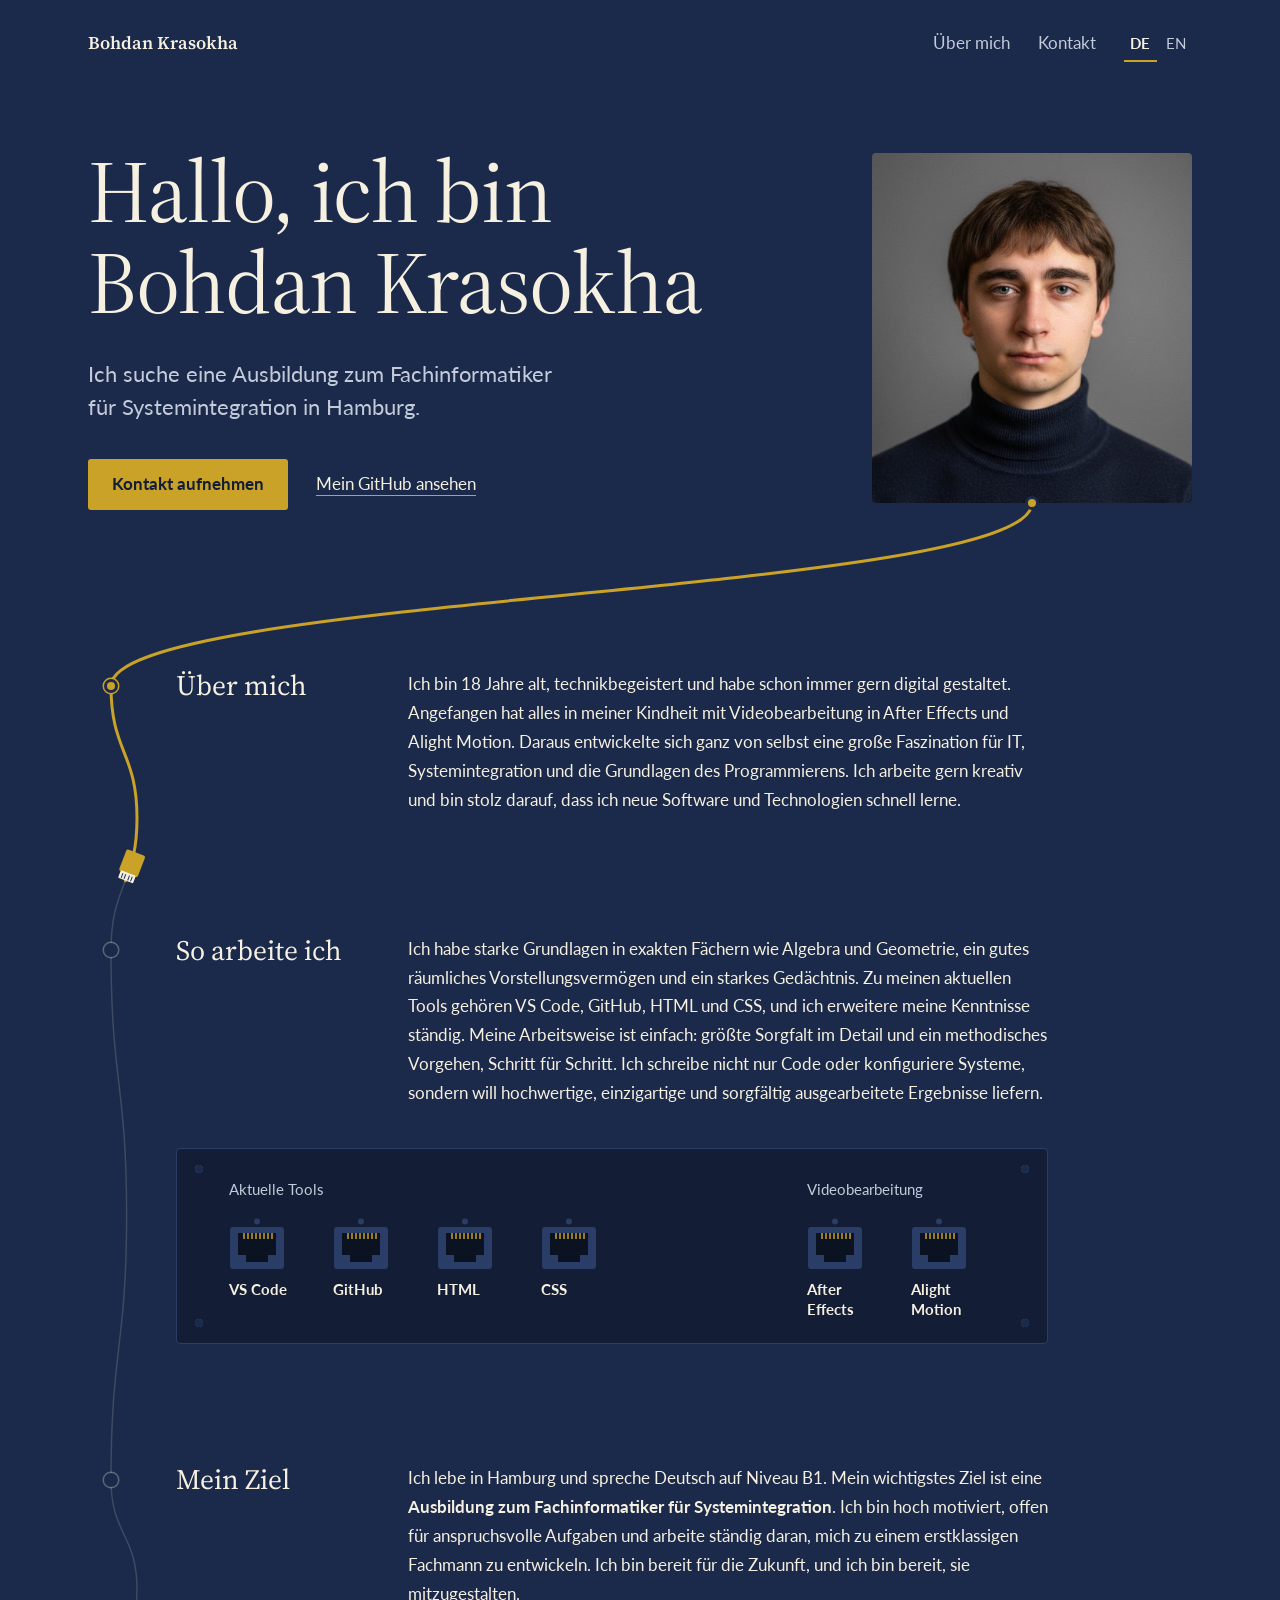
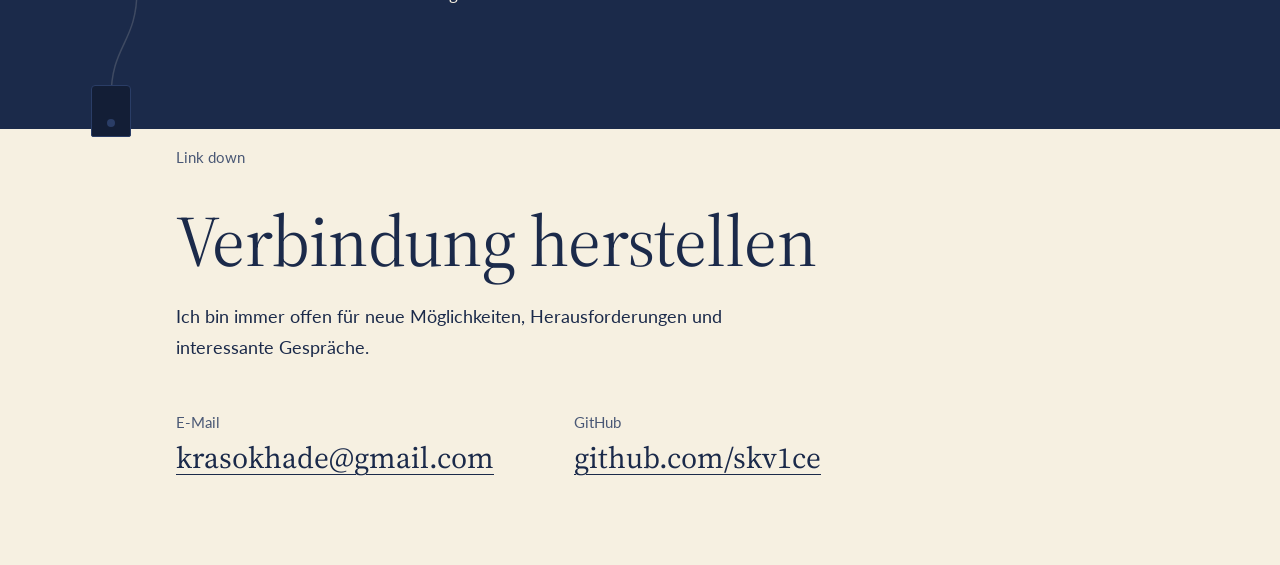
==== commit e455e958: "de add" ====
--- a/index.html
+++ b/index.html
@@ -1,10 +1,10 @@
 <!DOCTYPE html>
-<html lang="en">
+<html lang="de">
 <head>
     <meta charset="UTF-8">
     <meta name="viewport" content="width=device-width, initial-scale=1.0">
     <title>Bohdan Krasokha - Portfolio</title>
-    <meta name="description" content="Bohdan Krasokha is looking for an Ausbildung as a Fachinformatiker für Systemintegration in Germany.">
+    <meta name="description" content="Bohdan Krasokha sucht eine Ausbildung zum Fachinformatiker für Systemintegration in Hamburg.">
     <meta name="theme-color" content="#1B2A4A">
 
     <link rel="preconnect" href="https://fonts.googleapis.com">
@@ -71,6 +71,10 @@
             padding-inline: var(--gutter);
         }
 
+        /* ---------- Language: every text exists twice, only one is shown ---------- */
+        html[lang="de"] body [lang="en"],
+        html[lang="en"] body [lang="de"] { display: none; }
+
         /* ---------- Top navigation ---------- */
         .topbar {
             position: relative;
@@ -91,9 +95,48 @@
             white-space: nowrap;
         }
 
+        .topbar-right {
+            display: flex;
+            align-items: baseline;
+            gap: 1.75rem;
+        }
+
         .topbar nav {
             display: flex;
             gap: 1.75rem;
+        }
+
+        .lang-switch {
+            display: none;
+            gap: .15rem;
+        }
+
+        .scripted .lang-switch { display: flex; }
+
+        .lang-switch button {
+            padding: .2rem .4rem;
+            background: none;
+            border: 0;
+            border-bottom: 2px solid transparent;
+            color: var(--mist);
+            font: inherit;
+            font-size: .9375rem;
+            cursor: pointer;
+            transition: color .2s ease;
+        }
+
+        .lang-switch button:hover { color: var(--beige); }
+
+        .lang-switch button[aria-pressed="true"] {
+            color: var(--beige);
+            font-weight: 700;
+            border-bottom-color: var(--gold);
+        }
+
+        .lang-switch button:focus-visible {
+            outline: 2px solid var(--gold);
+            outline-offset: 2px;
+            border-radius: 2px;
         }
 
         .topbar nav a {
@@ -478,6 +521,9 @@
 
             body { font-size: 1rem; }
 
+            .topbar-right,
+            .topbar nav { gap: 1rem; }
+
             .hero {
                 grid-template-columns: minmax(0, 1fr);
                 gap: 2.5rem;
@@ -518,11 +564,22 @@
         }
     </style>
 
-    <!-- Runs before the page draws, so unlit ports never flash on load -->
+    <!-- Runs before the page draws, so the wrong language or unlit ports never flash on load -->
     <script>
-        if (!window.matchMedia('(prefers-reduced-motion: reduce)').matches) {
-            document.documentElement.classList.add('js');
-        }
+        (function () {
+            var root = document.documentElement;
+            root.classList.add('scripted');
+
+            // German is the default. A visitor's own choice is remembered.
+            try {
+                var saved = localStorage.getItem('site-lang');
+                if (saved === 'de' || saved === 'en') root.lang = saved;
+            } catch (e) {}
+
+            if (!window.matchMedia('(prefers-reduced-motion: reduce)').matches) {
+                root.classList.add('js');
+            }
+        })();
     </script>
 </head>
 <body id="top">
@@ -550,10 +607,16 @@
     <header class="wrap">
         <div class="topbar">
             <a class="topbar-name" href="#top">Bohdan Krasokha</a>
-            <nav aria-label="Main">
-                <a href="#bio">Biography</a>
-                <a href="#contacts">Contacts</a>
-            </nav>
+            <div class="topbar-right">
+                <nav aria-label="Navigation">
+                    <a href="#bio"><span lang="de">Über mich</span><span lang="en">Biography</span></a>
+                    <a href="#contacts"><span lang="de">Kontakt</span><span lang="en">Contacts</span></a>
+                </nav>
+                <div class="lang-switch" role="group" aria-label="Sprache / Language">
+                    <button type="button" data-set-lang="de" aria-pressed="true" title="Deutsch">DE</button>
+                    <button type="button" data-set-lang="en" aria-pressed="false" title="English">EN</button>
+                </div>
+            </div>
         </div>
     </header>
 
@@ -561,16 +624,16 @@
         <div class="wrap">
             <div class="hero">
                 <div>
-                    <h1>Hello, I'm <span class="name">Bohdan Krasokha</span></h1>
-                    <p class="hero-goal">Looking for an Ausbildung as a Fachinformatiker für Systemintegration in Germany.</p>
+                    <h1><span lang="de">Hallo, ich bin</span><span lang="en">Hello, I'm</span> <span class="name">Bohdan Krasokha</span></h1>
+                    <p class="hero-goal"><span lang="de">Ich suche eine Ausbildung zum Fachinformatiker für Systemintegration in Hamburg.</span><span lang="en">Looking for an Ausbildung as a Fachinformatiker für Systemintegration in Hamburg.</span></p>
                     <div class="hero-actions">
-                        <a class="button" href="#contacts">Contact me</a>
-                        <a class="text-link" href="https://github.com/skv1ce" target="_blank" rel="noopener">See my GitHub</a>
+                        <a class="button" href="#contacts"><span lang="de">Kontakt aufnehmen</span><span lang="en">Contact me</span></a>
+                        <a class="text-link" href="https://github.com/skv1ce" target="_blank" rel="noopener"><span lang="de">Mein GitHub ansehen</span><span lang="en">See my GitHub</span></a>
                     </div>
                 </div>
 
                 <figure class="photo">
-                    <img src="photo.jpg" alt="Portrait of Bohdan Krasokha" width="832" height="910">
+                    <img src="photo.jpg" alt="Bohdan Krasokha" width="832" height="910">
                     <svg viewBox="0 0 24 24" fill="none" stroke="#ffffff" stroke-width="2.5" stroke-linecap="round" stroke-linejoin="round" aria-hidden="true">
                         <path d="M8 9h.01M16 9h.01" />
                         <path d="M8 14c1.5 2.5 6.5 2.5 8 0" />
@@ -581,22 +644,22 @@
 
             <section class="section" id="bio">
                 <span class="port" aria-hidden="true"></span>
-                <h2>Biography</h2>
+                <h2><span lang="de">Über mich</span><span lang="en">Biography</span></h2>
                 <div>
-                    <p>I am an 18-year-old tech enthusiast with a lifelong passion for digital creation. My journey began in childhood with video editing in After Effects and Alight Motion, which naturally evolved into a deep fascination with IT, system integration, and the fundamentals of programming. I thrive on creativity and pride myself on my ability to quickly master new software and technologies.</p>
+                    <p><span lang="de">Ich bin 18 Jahre alt, technikbegeistert und habe schon immer gern digital gestaltet. Angefangen hat alles in meiner Kindheit mit Videobearbeitung in After Effects und Alight Motion. Daraus entwickelte sich ganz von selbst eine große Faszination für IT, Systemintegration und die Grundlagen des Programmierens. Ich arbeite gern kreativ und bin stolz darauf, dass ich neue Software und Technologien schnell lerne.</span><span lang="en">I am an 18-year-old tech enthusiast with a lifelong passion for digital creation. My journey began in childhood with video editing in After Effects and Alight Motion, which naturally evolved into a deep fascination with IT, system integration, and the fundamentals of programming. I thrive on creativity and pride myself on my ability to quickly master new software and technologies.</span></p>
                 </div>
             </section>
 
             <section class="section" id="work">
                 <span class="port" aria-hidden="true"></span>
-                <h2>How I work</h2>
+                <h2><span lang="de">So arbeite ich</span><span lang="en">How I work</span></h2>
                 <div>
-                    <p>Backed by a strong foundation in exact sciences like algebra and geometry, I possess a sharp spatial imagination and a strong memory. My current tech stack includes VS Code, GitHub, HTML, and CSS, and I am constantly expanding my skill set. My work philosophy is simple: extreme attention to detail and a methodical, step-by-step approach to project construction. I don't just write code or configure systems; my goal is to deliver high-quality, unique, and polished results.</p>
+                    <p><span lang="de">Ich habe starke Grundlagen in exakten Fächern wie Algebra und Geometrie, ein gutes räumliches Vorstellungsvermögen und ein starkes Gedächtnis. Zu meinen aktuellen Tools gehören VS Code, GitHub, HTML und CSS, und ich erweitere meine Kenntnisse ständig. Meine Arbeitsweise ist einfach: größte Sorgfalt im Detail und ein methodisches Vorgehen, Schritt für Schritt. Ich schreibe nicht nur Code oder konfiguriere Systeme, sondern will hochwertige, einzigartige und sorgfältig ausgearbeitete Ergebnisse liefern.</span><span lang="en">Backed by a strong foundation in exact sciences like algebra and geometry, I possess a sharp spatial imagination and a strong memory. My current tech stack includes VS Code, GitHub, HTML, and CSS, and I am constantly expanding my skill set. My work philosophy is simple: extreme attention to detail and a methodical, step-by-step approach to project construction. I don't just write code or configure systems; my goal is to deliver high-quality, unique, and polished results.</span></p>
                 </div>
 
                 <div class="panel" id="panel">
                     <div class="panel-group">
-                        <h3>Current stack</h3>
+                        <h3><span lang="de">Aktuelle Tools</span><span lang="en">Current stack</span></h3>
                         <ul>
                             <li class="panel-port" style="--i:0"><svg viewBox="0 0 56 52" aria-hidden="true"><use href="#rj45" /><circle class="led" cx="28" cy="3.5" r="3" /></svg>VS Code</li>
                             <li class="panel-port" style="--i:1"><svg viewBox="0 0 56 52" aria-hidden="true"><use href="#rj45" /><circle class="led" cx="28" cy="3.5" r="3" /></svg>GitHub</li>
@@ -605,7 +668,7 @@
                         </ul>
                     </div>
                     <div class="panel-group">
-                        <h3>Video editing</h3>
+                        <h3><span lang="de">Videobearbeitung</span><span lang="en">Video editing</span></h3>
                         <ul>
                             <li class="panel-port" style="--i:4"><svg viewBox="0 0 56 52" aria-hidden="true"><use href="#rj45" /><circle class="led" cx="28" cy="3.5" r="3" /></svg>After Effects</li>
                             <li class="panel-port" style="--i:5"><svg viewBox="0 0 56 52" aria-hidden="true"><use href="#rj45" /><circle class="led" cx="28" cy="3.5" r="3" /></svg>Alight Motion</li>
@@ -616,9 +679,9 @@
 
             <section class="section" id="goal">
                 <span class="port" aria-hidden="true"></span>
-                <h2>My goal</h2>
+                <h2><span lang="de">Mein Ziel</span><span lang="en">My goal</span></h2>
                 <div>
-                    <p>Currently based in Germany, my main objective is to start an <strong>Ausbildung as a Fachinformatiker für Systemintegration</strong>. I am highly driven, open to complex challenges, and constantly pushing myself to grow into a top-tier professional. I am ready for the future, and I am ready to build it.</p>
+                    <p><span lang="de">Ich lebe in Hamburg und spreche Deutsch auf Niveau B1. Mein wichtigstes Ziel ist eine <strong>Ausbildung zum Fachinformatiker für Systemintegration</strong>. Ich bin hoch motiviert, offen für anspruchsvolle Aufgaben und arbeite ständig daran, mich zu einem erstklassigen Fachmann zu entwickeln. Ich bin bereit für die Zukunft, und ich bin bereit, sie mitzugestalten.</span><span lang="en">Currently based in Hamburg, with German at B1 level, my main objective is to start an <strong>Ausbildung as a Fachinformatiker für Systemintegration</strong>. I am highly driven, open to complex challenges, and constantly pushing myself to grow into a top-tier professional. I am ready for the future, and I am ready to build it.</span></p>
                 </div>
             </section>
         </div>
@@ -629,12 +692,12 @@
                 <div class="link-status" id="link-status" aria-hidden="true">Link down</div>
 
                 <div class="contact-body">
-                    <h2>Let's Connect</h2>
-                    <p class="contact-intro">I am always open to new opportunities, challenges, and interesting conversations.</p>
+                    <h2><span lang="de">Verbindung herstellen</span><span lang="en">Let's Connect</span></h2>
+                    <p class="contact-intro"><span lang="de">Ich bin immer offen für neue Möglichkeiten, Herausforderungen und interessante Gespräche.</span><span lang="en">I am always open to new opportunities, challenges, and interesting conversations.</span></p>
 
                     <dl class="contact-list">
                         <div>
-                            <dt>Email</dt>
+                            <dt><span lang="de">E-Mail</span><span lang="en">Email</span></dt>
                             <dd><a href="mailto:krasokhade@gmail.com">krasokhade@gmail.com</a></dd>
                         </div>
                         <div>
@@ -648,6 +711,31 @@
     </main>
 
     <script>
+        /* The DE/EN switch in the top bar. */
+        (function () {
+            var buttons = document.querySelectorAll('[data-set-lang]');
+
+            function show(lang) {
+                document.documentElement.lang = lang;
+                buttons.forEach(function (button) {
+                    button.setAttribute('aria-pressed', button.dataset.setLang === lang ? 'true' : 'false');
+                });
+                // The two languages have different text lengths, so the cable must re-route
+                window.dispatchEvent(new Event('resize'));
+            }
+
+            buttons.forEach(function (button) {
+                button.addEventListener('click', function () {
+                    show(button.dataset.setLang);
+                    try { localStorage.setItem('site-lang', button.dataset.setLang); } catch (e) {}
+                });
+            });
+
+            show(document.documentElement.lang);
+        })();
+    </script>
+
+    <script>
         /*
          * The cable: a gold line from the photo down to the contact section.
          * It grows as the visitor scrolls, lights each port it passes, and at
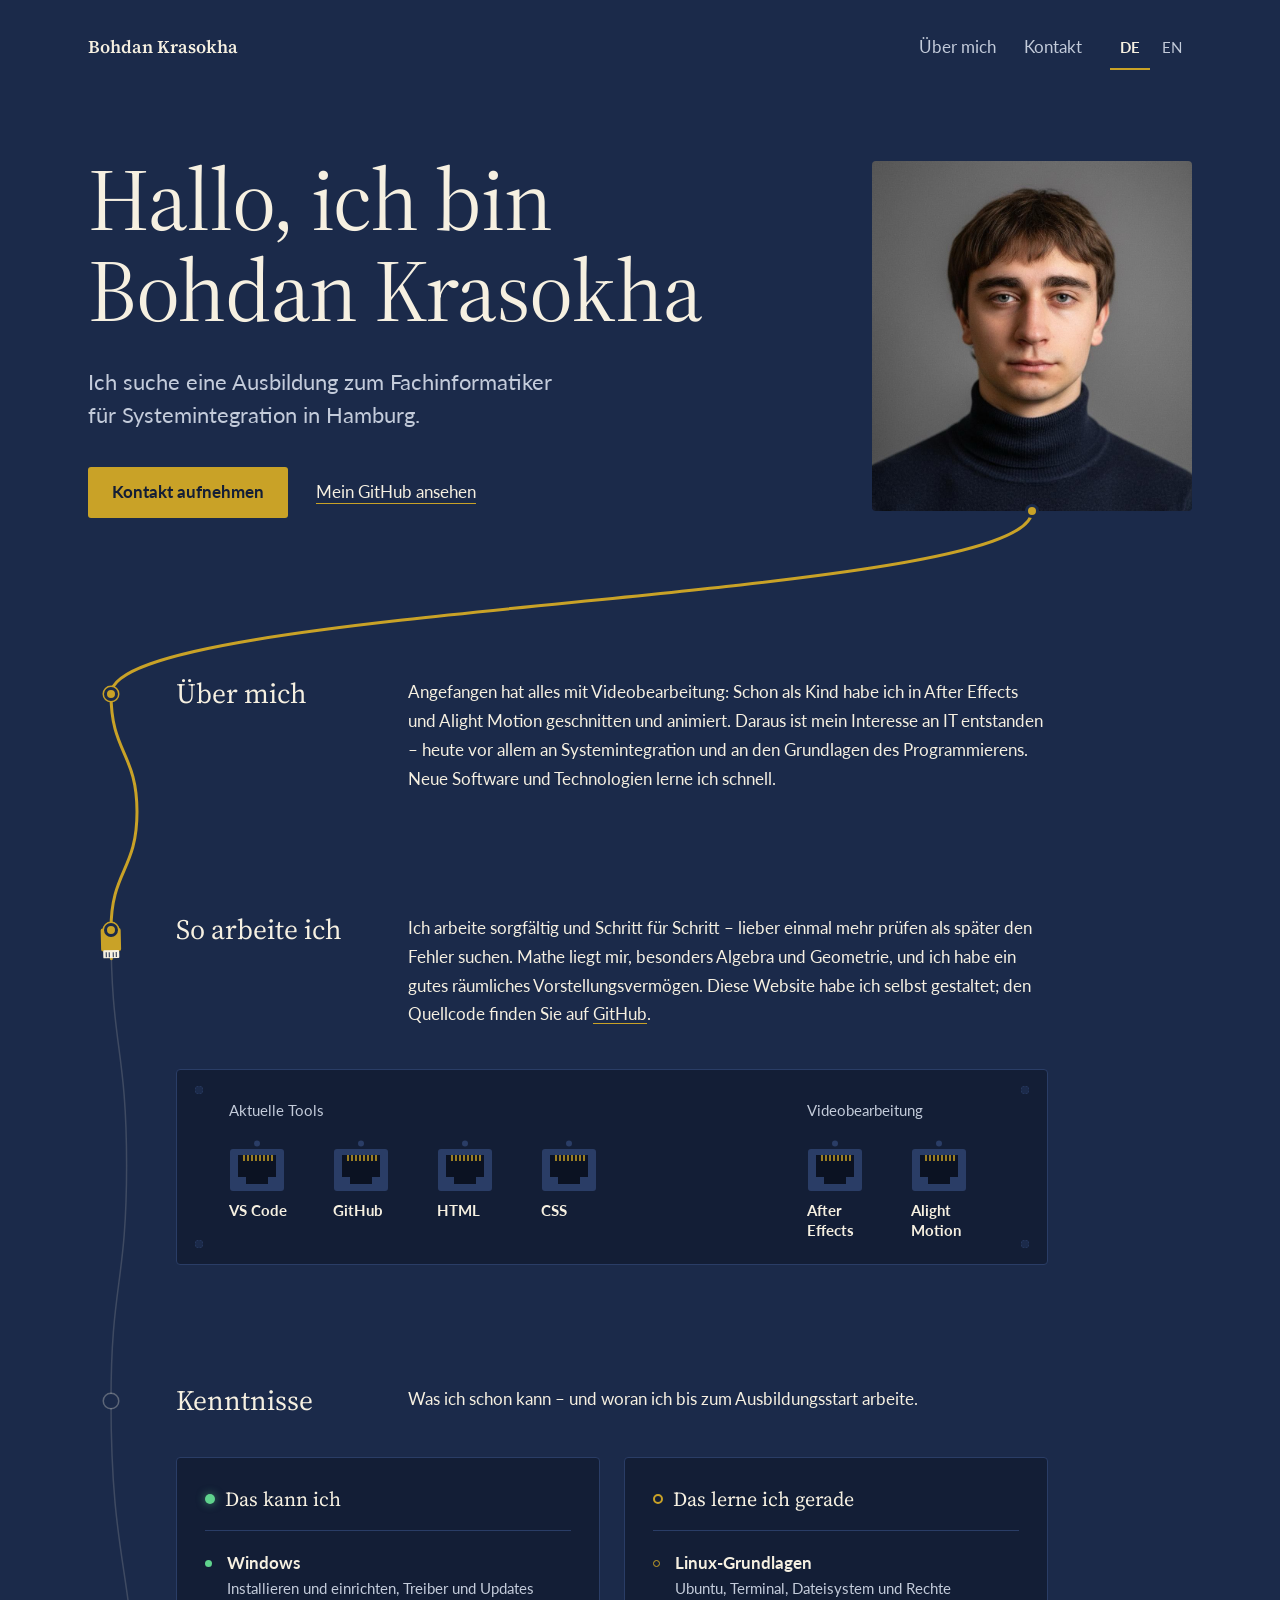
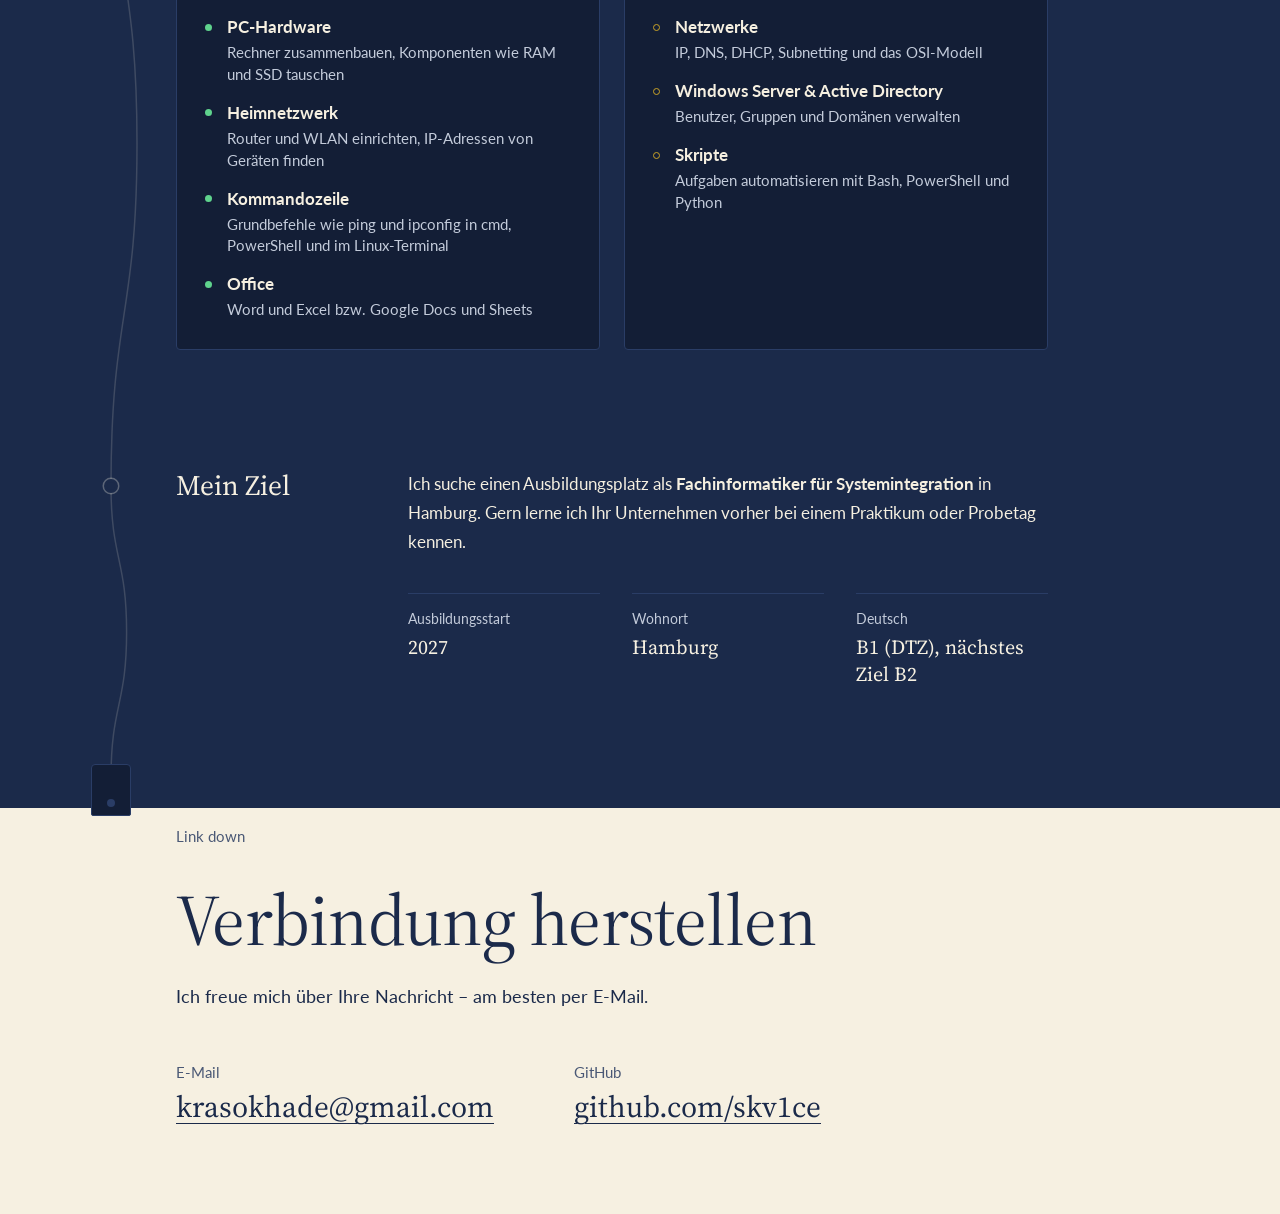
==== commit 95cce5d3: "Improve SEO and accessibility in index.html Updated title and description meta tags for clarity and " ====
--- a/index.html
+++ b/index.html
@@ -3,9 +3,21 @@
 <head>
     <meta charset="UTF-8">
     <meta name="viewport" content="width=device-width, initial-scale=1.0">
-    <title>Bohdan Krasokha - Portfolio</title>
-    <meta name="description" content="Bohdan Krasokha sucht eine Ausbildung zum Fachinformatiker für Systemintegration in Hamburg.">
+    <title>Bohdan Krasokha – Ausbildung Fachinformatiker Systemintegration</title>
+    <meta name="description" content="Bohdan Krasokha sucht eine Ausbildung zum Fachinformatiker für Systemintegration in Hamburg, Start 2027.">
+    <meta name="author" content="Bohdan Krasokha">
     <meta name="theme-color" content="#1B2A4A">
+
+    <!-- Vorschau, wenn der Link in E-Mail, WhatsApp oder LinkedIn geteilt wird -->
+    <meta property="og:type" content="profile">
+    <meta property="og:title" content="Bohdan Krasokha – Ausbildung Fachinformatiker Systemintegration">
+    <meta property="og:description" content="Ich suche eine Ausbildung zum Fachinformatiker für Systemintegration in Hamburg.">
+    <meta property="og:url" content="https://skv1ce.github.io/cv-website/">
+    <meta property="og:image" content="https://skv1ce.github.io/cv-website/photo.jpg">
+    <meta property="og:locale" content="de_DE">
+
+    <!-- Icon im Browser-Tab -->
+    <link rel="icon" href="data:image/svg+xml,%3Csvg xmlns='http://www.w3.org/2000/svg' viewBox='0 0 64 64'%3E%3Crect width='64' height='64' rx='12' fill='%231B2A4A'/%3E%3Ctext x='32' y='43' font-family='Georgia,serif' font-size='30' font-weight='600' text-anchor='middle' fill='%23C9A227'%3EBK%3C/text%3E%3C/svg%3E">
 
     <link rel="preconnect" href="https://fonts.googleapis.com">
     <link rel="preconnect" href="https://fonts.gstatic.com" crossorigin>
@@ -71,7 +83,27 @@
             padding-inline: var(--gutter);
         }
 
+        /* ---------- Skip link: appears only when using the keyboard ---------- */
+        .skip {
+            position: absolute;
+            left: 1rem;
+            top: -4rem;
+            z-index: 10;
+            padding: .6rem 1.1rem;
+            background: var(--gold);
+            color: var(--navy-deep);
+            font-weight: 700;
+            text-decoration: none;
+            border-radius: 3px;
+            transition: top .15s ease;
+        }
+
+        .skip:focus { top: 1rem; }
+
+        main:focus { outline: none; }
+
         /* ---------- Language: every text exists twice, only one is shown ---------- */
+        /* Note: any element with a lang attribute is hidden in the other language. */
         html[lang="de"] body [lang="en"],
         html[lang="en"] body [lang="de"] { display: none; }
 
@@ -114,7 +146,8 @@
         .scripted .lang-switch { display: flex; }
 
         .lang-switch button {
-            padding: .2rem .4rem;
+            min-width: 2.5rem;
+            padding: .45rem .55rem;
             background: none;
             border: 0;
             border-bottom: 2px solid transparent;
@@ -237,11 +270,14 @@
             pointer-events: none;
         }
 
-        .photo:hover img { filter: brightness(.4); }
-
-        .photo:hover svg {
-            opacity: 1;
-            transform: translate(-50%, -50%) scale(1);
+        /* Only on devices with a real mouse: on phones a tap would leave the photo dark */
+        @media (hover: hover) {
+            .photo:hover img { filter: brightness(.55); }
+
+            .photo:hover svg {
+                opacity: 1;
+                transform: translate(-50%, -50%) scale(1);
+            }
         }
 
         /* Where the cable leaves the photo */
@@ -308,6 +344,8 @@
 
         .section strong { font-weight: 700; }
 
+        .section .text-link { text-underline-offset: .2em; }
+
         /* Port on the cable. Lit by default so the page is complete without JavaScript. */
         .port {
             position: absolute;
@@ -327,6 +365,110 @@
             box-shadow: 0 0 0 1.5px rgba(246, 240, 225, .3);
         }
 
+        /* ---------- Key facts (goal section) ---------- */
+        .facts {
+            display: grid;
+            grid-template-columns: repeat(auto-fit, minmax(10.5rem, 1fr));
+            gap: 1.5rem 2rem;
+            margin: 2.25rem 0 0;
+        }
+
+        .facts div {
+            padding-top: .85rem;
+            border-top: 1px solid var(--navy-lift);
+        }
+
+        .facts dt {
+            font-size: .875rem;
+            color: var(--mist);
+        }
+
+        .facts dd {
+            margin: .2rem 0 0;
+            font-family: var(--serif);
+            font-size: 1.25rem;
+            line-height: 1.35;
+        }
+
+        /* ---------- Skills: what I can do / what I'm learning ---------- */
+        .skills {
+            grid-column: 1 / -1;
+            display: grid;
+            grid-template-columns: repeat(auto-fit, minmax(17rem, 1fr));
+            gap: 1.5rem;
+        }
+
+        .skill-col {
+            padding: 1.5rem 1.75rem 1.75rem;
+            background: var(--navy-deep);
+            border: 1px solid var(--navy-lift);
+            border-radius: 4px;
+        }
+
+        .skill-col h3 {
+            display: flex;
+            align-items: center;
+            gap: .65rem;
+            margin: 0 0 1.25rem;
+            padding-bottom: .9rem;
+            border-bottom: 1px solid var(--navy-lift);
+            font-family: var(--serif);
+            font-size: 1.25rem;
+            font-weight: 400;
+        }
+
+        /* Status light in the heading: green = link up, gold ring = in progress */
+        .status {
+            flex: none;
+            width: 10px;
+            height: 10px;
+            border-radius: 50%;
+        }
+
+        .status-up {
+            background: var(--signal);
+            box-shadow: 0 0 8px rgba(95, 211, 141, .55);
+        }
+
+        .status-next { border: 2px solid var(--gold); }
+
+        .skill-col ul {
+            margin: 0;
+            padding: 0;
+            list-style: none;
+        }
+
+        .skill-col li {
+            position: relative;
+            padding-left: 1.35rem;
+            line-height: 1.45;
+        }
+
+        .skill-col li + li { margin-top: .95rem; }
+
+        .skill-col li::before {
+            content: '';
+            position: absolute;
+            left: 0;
+            top: .5em;
+            width: 7px;
+            height: 7px;
+            border-radius: 50%;
+        }
+
+        .skills-done li::before { background: var(--signal); }
+
+        .skills-next li::before { border: 1.5px solid var(--gold); }
+
+        .skill-col strong { font-weight: 700; }
+
+        .skill-detail {
+            display: block;
+            margin-top: .15rem;
+            font-size: .9375rem;
+            color: var(--mist);
+        }
+
         /* ---------- Patch panel showing the tools ---------- */
         .panel {
             grid-column: 1 / -1;
@@ -535,6 +677,12 @@
                 justify-self: end;
             }
 
+            .facts { grid-template-columns: minmax(0, 1fr) minmax(0, 1fr); gap: 1.25rem 1.25rem; }
+
+            .facts dd { font-size: 1.125rem; }
+
+            .skill-col { padding: 1.25rem 1.25rem 1.5rem; }
+
             .panel {
                 padding: 1.5rem 1.25rem;
             }
@@ -560,7 +708,7 @@
         }
 
         @media print {
-            #cable, .socket, .link-status { display: none !important; }
+            #cable, .socket, .link-status, .skip, .lang-switch { display: none !important; }
         }
     </style>
 
@@ -583,6 +731,8 @@
     </script>
 </head>
 <body id="top">
+
+    <a class="skip" href="#inhalt"><span lang="de">Zum Inhalt springen</span><span lang="en">Skip to content</span></a>
 
     <svg id="cable" aria-hidden="true" focusable="false">
         <path id="cable-track" />
@@ -609,26 +759,27 @@
             <a class="topbar-name" href="#top">Bohdan Krasokha</a>
             <div class="topbar-right">
                 <nav aria-label="Navigation">
-                    <a href="#bio"><span lang="de">Über mich</span><span lang="en">Biography</span></a>
-                    <a href="#contacts"><span lang="de">Kontakt</span><span lang="en">Contacts</span></a>
+                    <a href="#bio"><span lang="de">Über mich</span><span lang="en">About</span></a>
+                    <a href="#contacts"><span lang="de">Kontakt</span><span lang="en">Contact</span></a>
                 </nav>
+                <!-- The buttons carry no lang attribute on purpose: the language CSS would hide one of them -->
                 <div class="lang-switch" role="group" aria-label="Sprache / Language">
-                    <button type="button" data-set-lang="de" aria-pressed="true" title="Deutsch">DE</button>
-                    <button type="button" data-set-lang="en" aria-pressed="false" title="English">EN</button>
+                    <button type="button" data-set-lang="de" aria-pressed="true" aria-label="Deutsch">DE</button>
+                    <button type="button" data-set-lang="en" aria-pressed="false" aria-label="English">EN</button>
                 </div>
             </div>
         </div>
     </header>
 
-    <main>
+    <main id="inhalt" tabindex="-1">
         <div class="wrap">
             <div class="hero">
                 <div>
                     <h1><span lang="de">Hallo, ich bin</span><span lang="en">Hello, I'm</span> <span class="name">Bohdan Krasokha</span></h1>
-                    <p class="hero-goal"><span lang="de">Ich suche eine Ausbildung zum Fachinformatiker für Systemintegration in Hamburg.</span><span lang="en">Looking for an Ausbildung as a Fachinformatiker für Systemintegration in Hamburg.</span></p>
+                    <p class="hero-goal"><span lang="de">Ich suche eine Ausbildung zum Fachinformatiker für Systemintegration in Hamburg.</span><span lang="en">I'm looking for an apprenticeship (Ausbildung) as an IT specialist for system integration in Hamburg.</span></p>
                     <div class="hero-actions">
-                        <a class="button" href="#contacts"><span lang="de">Kontakt aufnehmen</span><span lang="en">Contact me</span></a>
-                        <a class="text-link" href="https://github.com/skv1ce" target="_blank" rel="noopener"><span lang="de">Mein GitHub ansehen</span><span lang="en">See my GitHub</span></a>
+                        <a class="button" href="#contacts"><span lang="de">Kontakt aufnehmen</span><span lang="en">Get in touch</span></a>
+                        <a class="text-link" href="https://github.com/skv1ce" target="_blank" rel="noopener"><span lang="de">Mein GitHub ansehen</span><span lang="en">View my GitHub</span></a>
                     </div>
                 </div>
 
@@ -644,9 +795,9 @@
 
             <section class="section" id="bio">
                 <span class="port" aria-hidden="true"></span>
-                <h2><span lang="de">Über mich</span><span lang="en">Biography</span></h2>
+                <h2><span lang="de">Über mich</span><span lang="en">About me</span></h2>
                 <div>
-                    <p><span lang="de">Ich bin 18 Jahre alt, technikbegeistert und habe schon immer gern digital gestaltet. Angefangen hat alles in meiner Kindheit mit Videobearbeitung in After Effects und Alight Motion. Daraus entwickelte sich ganz von selbst eine große Faszination für IT, Systemintegration und die Grundlagen des Programmierens. Ich arbeite gern kreativ und bin stolz darauf, dass ich neue Software und Technologien schnell lerne.</span><span lang="en">I am an 18-year-old tech enthusiast with a lifelong passion for digital creation. My journey began in childhood with video editing in After Effects and Alight Motion, which naturally evolved into a deep fascination with IT, system integration, and the fundamentals of programming. I thrive on creativity and pride myself on my ability to quickly master new software and technologies.</span></p>
+                    <p><span lang="de">Angefangen hat alles mit Videobearbeitung: Schon als Kind habe ich in After Effects und Alight Motion geschnitten und animiert. Daraus ist mein Interesse an IT entstanden – heute vor allem an Systemintegration und an den Grundlagen des Programmierens. Neue Software und Technologien lerne ich schnell.</span><span lang="en">It all started with video editing: as a kid I was cutting and animating in After Effects and Alight Motion. That grew into an interest in IT – today mainly system integration and the basics of programming. I pick up new software and technologies quickly.</span></p>
                 </div>
             </section>
 
@@ -654,12 +805,12 @@
                 <span class="port" aria-hidden="true"></span>
                 <h2><span lang="de">So arbeite ich</span><span lang="en">How I work</span></h2>
                 <div>
-                    <p><span lang="de">Ich habe starke Grundlagen in exakten Fächern wie Algebra und Geometrie, ein gutes räumliches Vorstellungsvermögen und ein starkes Gedächtnis. Zu meinen aktuellen Tools gehören VS Code, GitHub, HTML und CSS, und ich erweitere meine Kenntnisse ständig. Meine Arbeitsweise ist einfach: größte Sorgfalt im Detail und ein methodisches Vorgehen, Schritt für Schritt. Ich schreibe nicht nur Code oder konfiguriere Systeme, sondern will hochwertige, einzigartige und sorgfältig ausgearbeitete Ergebnisse liefern.</span><span lang="en">Backed by a strong foundation in exact sciences like algebra and geometry, I possess a sharp spatial imagination and a strong memory. My current tech stack includes VS Code, GitHub, HTML, and CSS, and I am constantly expanding my skill set. My work philosophy is simple: extreme attention to detail and a methodical, step-by-step approach to project construction. I don't just write code or configure systems; my goal is to deliver high-quality, unique, and polished results.</span></p>
+                    <p><span lang="de">Ich arbeite sorgfältig und Schritt für Schritt – lieber einmal mehr prüfen als später den Fehler suchen. Mathe liegt mir, besonders Algebra und Geometrie, und ich habe ein gutes räumliches Vorstellungsvermögen. Diese Website habe ich selbst gestaltet; den Quellcode finden Sie auf <a class="text-link" href="https://github.com/skv1ce/cv-website" target="_blank" rel="noopener">GitHub</a>.</span><span lang="en">I work carefully and step by step – better to double-check now than to hunt for the bug later. Maths comes easily to me, especially algebra and geometry, and I have good spatial awareness. I designed this website myself; the source code is on <a class="text-link" href="https://github.com/skv1ce/cv-website" target="_blank" rel="noopener">GitHub</a>.</span></p>
                 </div>
 
                 <div class="panel" id="panel">
                     <div class="panel-group">
-                        <h3><span lang="de">Aktuelle Tools</span><span lang="en">Current stack</span></h3>
+                        <h3><span lang="de">Aktuelle Tools</span><span lang="en">Current tools</span></h3>
                         <ul>
                             <li class="panel-port" style="--i:0"><svg viewBox="0 0 56 52" aria-hidden="true"><use href="#rj45" /><circle class="led" cx="28" cy="3.5" r="3" /></svg>VS Code</li>
                             <li class="panel-port" style="--i:1"><svg viewBox="0 0 56 52" aria-hidden="true"><use href="#rj45" /><circle class="led" cx="28" cy="3.5" r="3" /></svg>GitHub</li>
@@ -677,11 +828,66 @@
                 </div>
             </section>
 
+            <section class="section" id="skills">
+                <span class="port" aria-hidden="true"></span>
+                <h2><span lang="de">Kenntnisse</span><span lang="en">Skills</span></h2>
+                <div>
+                    <p><span lang="de">Was ich schon kann – und woran ich bis zum Ausbildungsstart arbeite.</span><span lang="en">What I can already do – and what I'm working on before my apprenticeship starts.</span></p>
+                </div>
+
+                <div class="skills">
+                    <div class="skill-col skills-done">
+                        <h3><span class="status status-up" aria-hidden="true"></span><span lang="de">Das kann ich</span><span lang="en">What I can do</span></h3>
+                        <ul>
+                            <li><strong>Windows</strong>
+                                <span class="skill-detail"><span lang="de">Installieren und einrichten, Treiber und Updates</span><span lang="en">Installation and setup, drivers and updates</span></span></li>
+                            <li><strong>PC-Hardware</strong>
+                                <span class="skill-detail"><span lang="de">Rechner zusammenbauen, Komponenten wie RAM und SSD tauschen</span><span lang="en">Building PCs, swapping components like RAM and SSDs</span></span></li>
+                            <li><strong><span lang="de">Heimnetzwerk</span><span lang="en">Home network</span></strong>
+                                <span class="skill-detail"><span lang="de">Router und WLAN einrichten, IP-Adressen von Geräten finden</span><span lang="en">Setting up routers and Wi-Fi, finding device IP addresses</span></span></li>
+                            <li><strong><span lang="de">Kommandozeile</span><span lang="en">Command line</span></strong>
+                                <span class="skill-detail"><span lang="de">Grundbefehle wie ping und ipconfig in cmd, PowerShell und im Linux-Terminal</span><span lang="en">Basic commands like ping and ipconfig in cmd, PowerShell and the Linux terminal</span></span></li>
+                            <li><strong>Office</strong>
+                                <span class="skill-detail"><span lang="de">Word und Excel bzw. Google Docs und Sheets</span><span lang="en">Word and Excel, or Google Docs and Sheets</span></span></li>
+                        </ul>
+                    </div>
+
+                    <div class="skill-col skills-next">
+                        <h3><span class="status status-next" aria-hidden="true"></span><span lang="de">Das lerne ich gerade</span><span lang="en">What I'm learning now</span></h3>
+                        <ul>
+                            <li><strong><span lang="de">Linux-Grundlagen</span><span lang="en">Linux basics</span></strong>
+                                <span class="skill-detail"><span lang="de">Ubuntu, Terminal, Dateisystem und Rechte</span><span lang="en">Ubuntu, the terminal, file system and permissions</span></span></li>
+                            <li><strong><span lang="de">Netzwerke</span><span lang="en">Networking</span></strong>
+                                <span class="skill-detail"><span lang="de">IP, DNS, DHCP, Subnetting und das OSI-Modell</span><span lang="en">IP, DNS, DHCP, subnetting and the OSI model</span></span></li>
+                            <li><strong>Windows Server &amp; Active Directory</strong>
+                                <span class="skill-detail"><span lang="de">Benutzer, Gruppen und Domänen verwalten</span><span lang="en">Managing users, groups and domains</span></span></li>
+                            <li><strong><span lang="de">Skripte</span><span lang="en">Scripting</span></strong>
+                                <span class="skill-detail"><span lang="de">Aufgaben automatisieren mit Bash, PowerShell und Python</span><span lang="en">Automating tasks with Bash, PowerShell and Python</span></span></li>
+                        </ul>
+                    </div>
+                </div>
+            </section>
+
             <section class="section" id="goal">
                 <span class="port" aria-hidden="true"></span>
                 <h2><span lang="de">Mein Ziel</span><span lang="en">My goal</span></h2>
                 <div>
-                    <p><span lang="de">Ich lebe in Hamburg und spreche Deutsch auf Niveau B1. Mein wichtigstes Ziel ist eine <strong>Ausbildung zum Fachinformatiker für Systemintegration</strong>. Ich bin hoch motiviert, offen für anspruchsvolle Aufgaben und arbeite ständig daran, mich zu einem erstklassigen Fachmann zu entwickeln. Ich bin bereit für die Zukunft, und ich bin bereit, sie mitzugestalten.</span><span lang="en">Currently based in Hamburg, with German at B1 level, my main objective is to start an <strong>Ausbildung as a Fachinformatiker für Systemintegration</strong>. I am highly driven, open to complex challenges, and constantly pushing myself to grow into a top-tier professional. I am ready for the future, and I am ready to build it.</span></p>
+                    <p><span lang="de">Ich suche einen Ausbildungsplatz als <strong>Fachinformatiker für Systemintegration</strong> in Hamburg. Gern lerne ich Ihr Unternehmen vorher bei einem Praktikum oder Probetag kennen.</span><span lang="en">I'm looking for an apprenticeship as an <strong>IT specialist for system integration</strong> (Fachinformatiker für Systemintegration) in Hamburg. I'd be glad to get to know your company first through an internship or a trial day.</span></p>
+
+                    <dl class="facts">
+                        <div>
+                            <dt><span lang="de">Ausbildungsstart</span><span lang="en">Start</span></dt>
+                            <dd>2027</dd>
+                        </div>
+                        <div>
+                            <dt><span lang="de">Wohnort</span><span lang="en">Based in</span></dt>
+                            <dd>Hamburg</dd>
+                        </div>
+                        <div>
+                            <dt><span lang="de">Deutsch</span><span lang="en">German</span></dt>
+                            <dd><span lang="de">B1 (DTZ), nächstes Ziel B2</span><span lang="en">B1 (DTZ), working towards B2</span></dd>
+                        </div>
+                    </dl>
                 </div>
             </section>
         </div>
@@ -692,8 +898,8 @@
                 <div class="link-status" id="link-status" aria-hidden="true">Link down</div>
 
                 <div class="contact-body">
-                    <h2><span lang="de">Verbindung herstellen</span><span lang="en">Let's Connect</span></h2>
-                    <p class="contact-intro"><span lang="de">Ich bin immer offen für neue Möglichkeiten, Herausforderungen und interessante Gespräche.</span><span lang="en">I am always open to new opportunities, challenges, and interesting conversations.</span></p>
+                    <h2><span lang="de">Verbindung herstellen</span><span lang="en">Get in touch</span></h2>
+                    <p class="contact-intro"><span lang="de">Ich freue mich über Ihre Nachricht – am besten per E-Mail.</span><span lang="en">I'd be happy to hear from you – email works best.</span></p>
 
                     <dl class="contact-list">
                         <div>
@@ -714,9 +920,14 @@
         /* The DE/EN switch in the top bar. */
         (function () {
             var buttons = document.querySelectorAll('[data-set-lang]');
+            var titles = {
+                de: 'Bohdan Krasokha – Ausbildung Fachinformatiker Systemintegration',
+                en: 'Bohdan Krasokha – Apprenticeship in IT System Integration'
+            };
 
             function show(lang) {
                 document.documentElement.lang = lang;
+                document.title = titles[lang];
                 buttons.forEach(function (button) {
                     button.setAttribute('aria-pressed', button.dataset.setLang === lang ? 'true' : 'false');
                 });
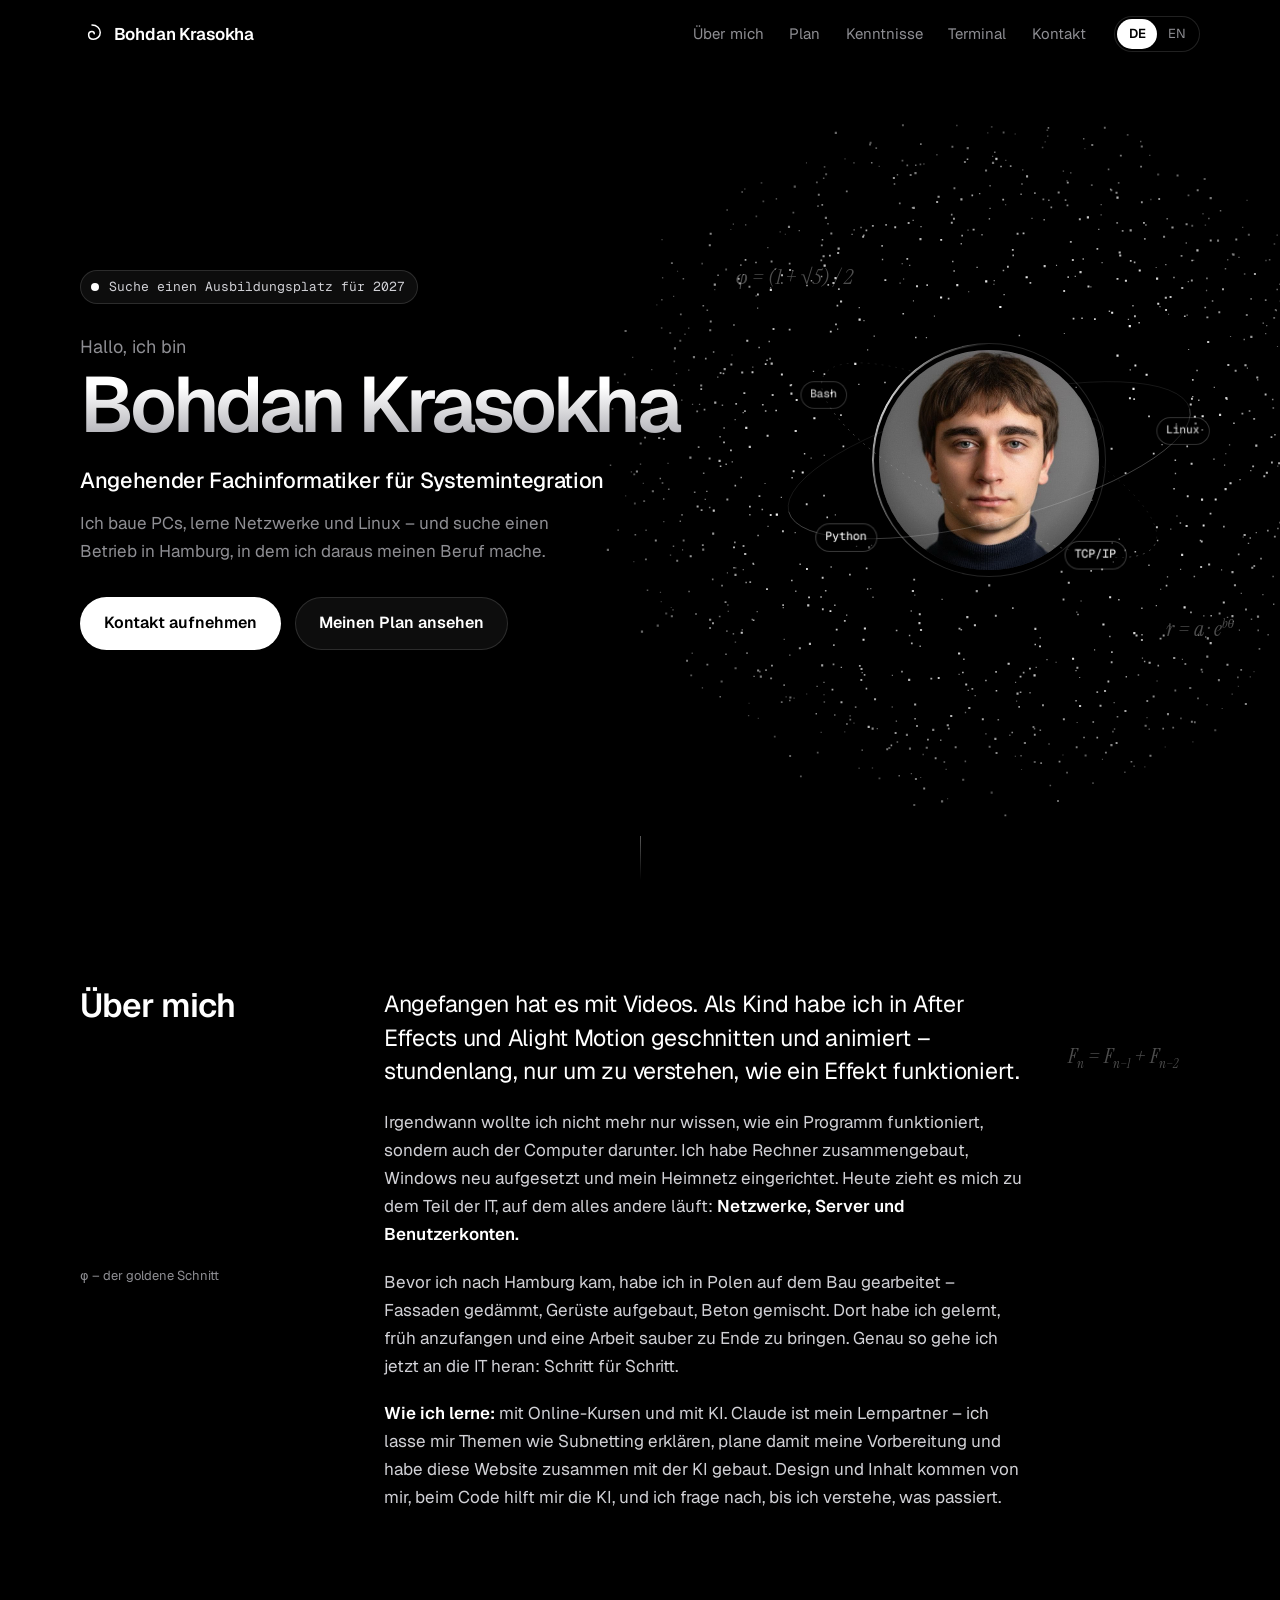
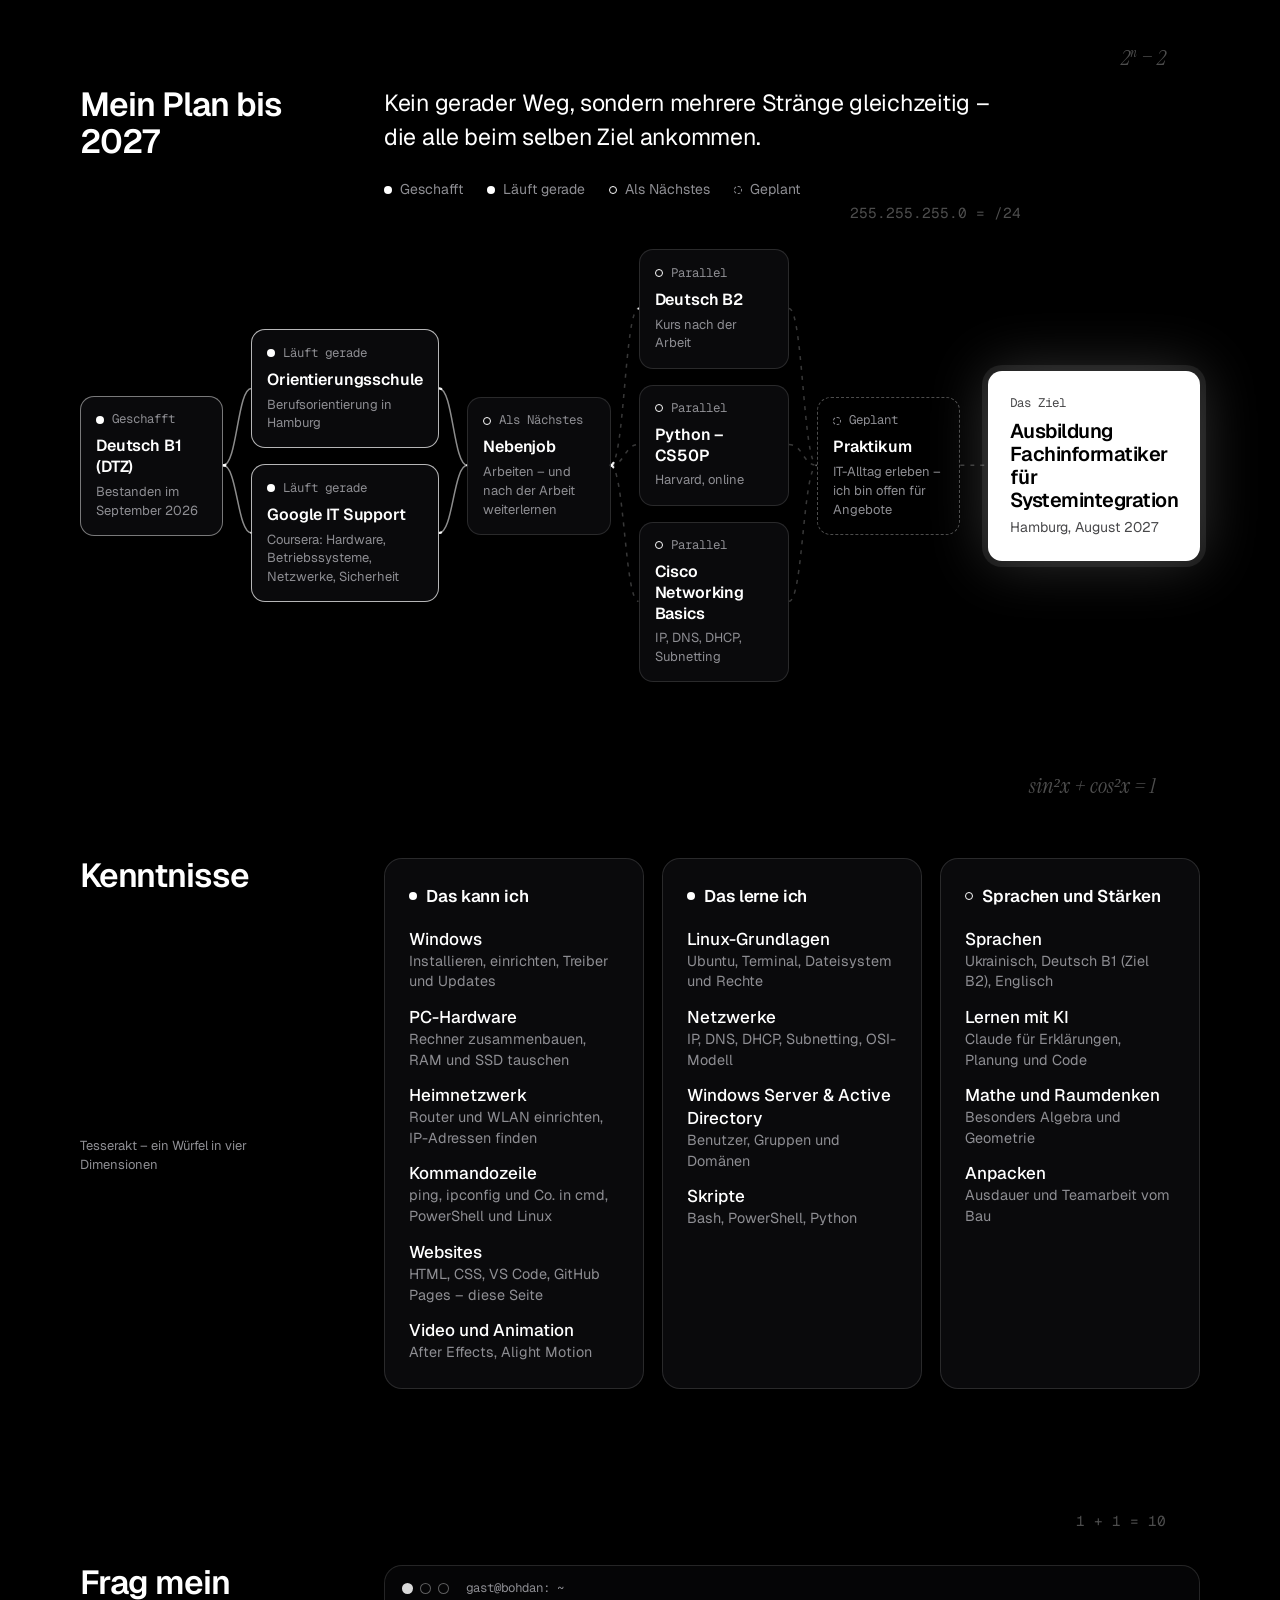
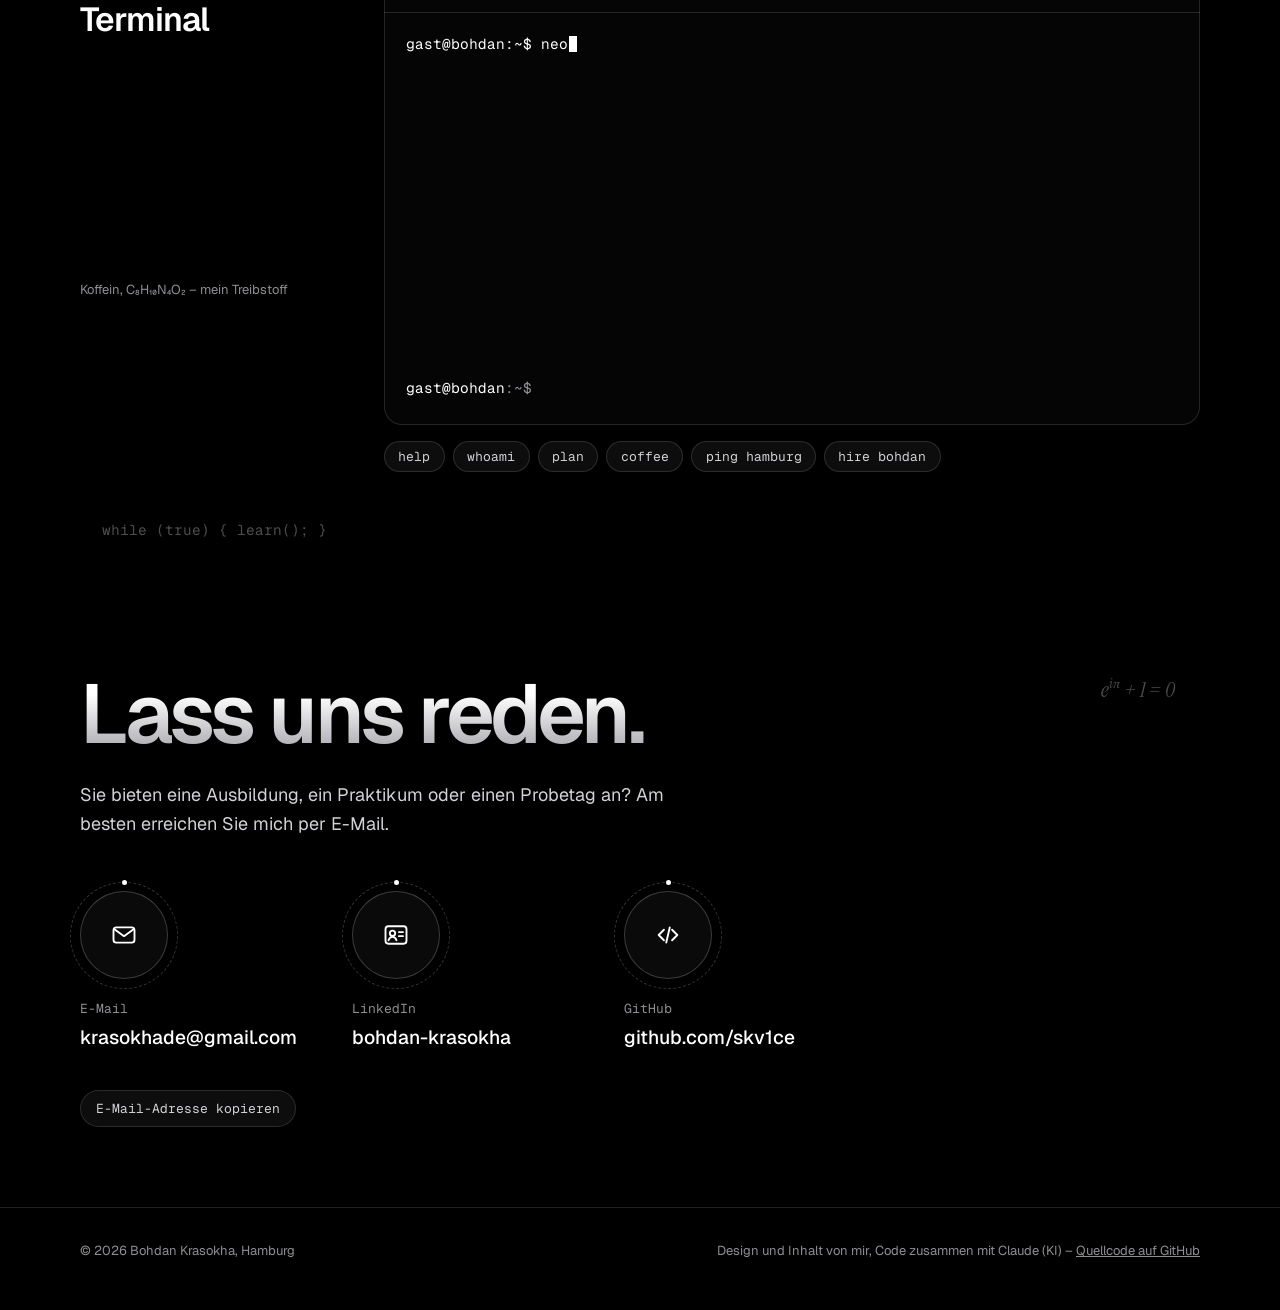
==== commit aab404cb: "Redesign: particle figures, plan tree, terminal, contact orbs Co-Authored-By: Claude Opus 5.5 <norep" ====
--- a/index.html
+++ b/index.html
@@ -4,729 +4,650 @@
     <meta charset="UTF-8">
     <meta name="viewport" content="width=device-width, initial-scale=1.0">
     <title>Bohdan Krasokha – Ausbildung Fachinformatiker Systemintegration</title>
-    <meta name="description" content="Bohdan Krasokha sucht eine Ausbildung zum Fachinformatiker für Systemintegration in Hamburg, Start 2027.">
+    <meta name="description" content="Bohdan Krasokha, angehender Fachinformatiker für Systemintegration, sucht einen Ausbildungsplatz in Hamburg für 2027.">
     <meta name="author" content="Bohdan Krasokha">
-    <meta name="theme-color" content="#1B2A4A">
-
-    <!-- Vorschau, wenn der Link in E-Mail, WhatsApp oder LinkedIn geteilt wird -->
+    <meta name="theme-color" content="#000000">
+
     <meta property="og:type" content="profile">
     <meta property="og:title" content="Bohdan Krasokha – Ausbildung Fachinformatiker Systemintegration">
-    <meta property="og:description" content="Ich suche eine Ausbildung zum Fachinformatiker für Systemintegration in Hamburg.">
+    <meta property="og:description" content="Was ich kann, was ich lerne und mein Plan bis zur Ausbildung 2027.">
     <meta property="og:url" content="https://skv1ce.github.io/cv-website/">
     <meta property="og:image" content="https://skv1ce.github.io/cv-website/photo.jpg">
     <meta property="og:locale" content="de_DE">
 
-    <!-- Icon im Browser-Tab -->
-    <link rel="icon" href="data:image/svg+xml,%3Csvg xmlns='http://www.w3.org/2000/svg' viewBox='0 0 64 64'%3E%3Crect width='64' height='64' rx='12' fill='%231B2A4A'/%3E%3Ctext x='32' y='43' font-family='Georgia,serif' font-size='30' font-weight='600' text-anchor='middle' fill='%23C9A227'%3EBK%3C/text%3E%3C/svg%3E">
+    <link rel="icon" href="data:image/svg+xml,%3Csvg xmlns='http://www.w3.org/2000/svg' viewBox='0 0 64 64'%3E%3Crect width='64' height='64' rx='14' fill='%23000'/%3E%3Cpath d='M32 10c12 0 20 8 20 18s-8 16-16 16-12-6-12-11 4-8 8-8 5 3 5 5' fill='none' stroke='%23fff' stroke-width='4' stroke-linecap='round'/%3E%3C/svg%3E">
 
     <link rel="preconnect" href="https://fonts.googleapis.com">
     <link rel="preconnect" href="https://fonts.gstatic.com" crossorigin>
-    <link href="https://fonts.googleapis.com/css2?family=Lato:wght@400;700&family=Source+Serif+4:opsz,wght@8..60,400;8..60,600&display=swap" rel="stylesheet">
+    <link href="https://fonts.googleapis.com/css2?family=Geist:wght@300..700&family=Geist+Mono:wght@400;500&family=Instrument+Serif:ital@0;1&display=swap" rel="stylesheet">
 
     <style>
-        /* ---------- Tokens (same colours and fonts as the application PDFs) ---------- */
+        /* =========================================================
+           Tokens: black, white and the greys between them
+           ========================================================= */
         :root {
-            --navy: #1B2A4A;
-            --navy-deep: #131E36;
-            --navy-lift: #2A3D66;
-            --gold: #C9A227;
-            --beige: #F6F0E1;
-            --mist: #C3CBDA;
-            --signal: #5FD38D;
-
-            --serif: 'Source Serif 4', Georgia, serif;
-            --sans: 'Lato', 'Segoe UI', Arial, sans-serif;
-
-            --gutter: 1.5rem;   /* page edge to content */
-            --indent: 5.5rem;   /* room on the left for the cable */
-            --port-left: 1rem;  /* cable position inside the indent */
-            --port-size: 14px;
+            --black: #000000;
+            --white: #FFFFFF;
+            --silver: #D1D1D6;
+            --steel: #8E8E93;
+            --line: rgba(255, 255, 255, .13);
+            --panel: rgba(12, 12, 14, .86);
+
+            --sans: 'Geist', 'Segoe UI', system-ui, sans-serif;
+            --mono: 'Geist Mono', Consolas, monospace;
+            --math: 'Instrument Serif', 'Times New Roman', serif;
+
+            --gutter: clamp(1.25rem, 4vw, 3rem);
+            --radius: 18px;
+            --ease: cubic-bezier(.16, 1, .3, 1);
+        }
+
+        @property --ang {
+            syntax: '<angle>';
+            initial-value: 0deg;
+            inherits: false;
         }
 
         *, *::before, *::after { box-sizing: border-box; }
 
-        @media (prefers-reduced-motion: no-preference) {
-            html { scroll-behavior: smooth; }
-        }
+        html:not(.js) { scroll-behavior: smooth; }
+        section:focus { outline: none; }
 
         body {
-            position: relative;
             margin: 0;
-            background: var(--navy);
-            color: var(--beige);
+            background: var(--black);
+            color: var(--silver);
             font-family: var(--sans);
             font-size: 1.0625rem;
-            line-height: 1.7;
+            line-height: 1.65;
             overflow-x: hidden;
-        }
-
-        h1, h2 {
-            margin: 0;
-            font-family: var(--serif);
-            font-weight: 600;
-            line-height: 1.12;
-        }
-
+            -webkit-font-smoothing: antialiased;
+        }
+
+        h1, h2, h3 { margin: 0; color: var(--white); font-weight: 600; }
         p { margin: 0; }
-
         a { color: inherit; }
-
-        a:focus-visible {
-            outline: 2px solid var(--gold);
-            outline-offset: 4px;
-            border-radius: 2px;
-        }
-
-        .wrap {
-            max-width: 72rem;
-            margin-inline: auto;
-            padding-inline: var(--gutter);
-        }
-
-        /* ---------- Skip link: appears only when using the keyboard ---------- */
+        sup, sub { font-size: .62em; line-height: 0; }
+
+        :focus-visible { outline: 2px solid var(--white); outline-offset: 4px; border-radius: 8px; }
+
+        .wrap { position: relative; max-width: 76rem; margin-inline: auto; padding-inline: var(--gutter); }
+
         .skip {
-            position: absolute;
-            left: 1rem;
-            top: -4rem;
-            z-index: 10;
-            padding: .6rem 1.1rem;
-            background: var(--gold);
-            color: var(--navy-deep);
-            font-weight: 700;
-            text-decoration: none;
-            border-radius: 3px;
+            position: absolute; left: 1rem; top: -4rem; z-index: 30;
+            padding: .6rem 1.1rem; border-radius: 10px;
+            background: var(--white); color: var(--black); font-weight: 600; text-decoration: none;
             transition: top .15s ease;
         }
-
         .skip:focus { top: 1rem; }
-
         main:focus { outline: none; }
 
-        /* ---------- Language: every text exists twice, only one is shown ---------- */
-        /* Note: any element with a lang attribute is hidden in the other language. */
         html[lang="de"] body [lang="en"],
         html[lang="en"] body [lang="de"] { display: none; }
 
-        /* ---------- Top navigation ---------- */
-        .topbar {
-            position: relative;
-            z-index: 2;
-            display: flex;
-            justify-content: space-between;
-            flex-wrap: wrap;
-            align-items: baseline;
-            gap: .25rem 1rem;
-            padding-block: 1.75rem;
-        }
-
-        .topbar-name {
-            font-family: var(--serif);
-            font-weight: 600;
-            font-size: 1.125rem;
-            text-decoration: none;
-            white-space: nowrap;
-        }
-
-        .topbar-right {
-            display: flex;
-            align-items: baseline;
-            gap: 1.75rem;
-        }
-
-        .topbar nav {
-            display: flex;
-            gap: 1.75rem;
-        }
-
-        .lang-switch {
-            display: none;
-            gap: .15rem;
-        }
-
+        /* =========================================================
+           Background: one particle field behind everything
+           ========================================================= */
+        #field { position: fixed; inset: 0; width: 100%; height: 100%; z-index: 0; pointer-events: none; }
+        main, footer { position: relative; z-index: 1; }
+
+        /* =========================================================
+           Shared pieces
+           ========================================================= */
+
+        /* A light runs round the edge on hover */
+        .shine { position: relative; isolation: isolate; }
+        .shine::before {
+            content: '';
+            position: absolute; inset: 0; z-index: 1;
+            padding: 1px; border-radius: inherit;
+            background: conic-gradient(from var(--ang),
+                rgba(255,255,255,.1) 0deg, rgba(255,255,255,.95) 40deg, rgba(255,255,255,.1) 90deg,
+                rgba(255,255,255,.1) 180deg, rgba(255,255,255,.6) 220deg, rgba(255,255,255,.1) 270deg);
+            -webkit-mask: linear-gradient(#000 0 0) content-box, linear-gradient(#000 0 0);
+            -webkit-mask-composite: xor; mask-composite: exclude;
+            opacity: 0; transition: opacity .35s ease; pointer-events: none;
+        }
+        .shine:hover::before, .shine:focus-visible::before { opacity: 1; }
+
+        @keyframes orbit { to { --ang: 360deg; } }
+
+        /* Metal-like headline with a slow light passing over it */
+        .sheen {
+            background:
+                linear-gradient(100deg, rgba(255,255,255,0) 44%, rgba(255,255,255,.95) 50%, rgba(255,255,255,0) 56%),
+                linear-gradient(180deg, #FFFFFF 25%, #9C9CA3 100%);
+            background-size: 300% 100%, 100% 100%;
+            background-position: 150% 0, 0 0;
+            -webkit-background-clip: text; background-clip: text;
+            color: transparent;
+        }
+        @keyframes sheen {
+            0% { background-position: 150% 0, 0 0; }
+            40%, 100% { background-position: -50% 0, 0 0; }
+        }
+
+        .dot { flex: none; width: 8px; height: 8px; border-radius: 50%; display: inline-block; }
+        .dot-done { background: var(--white); }
+        .dot-now { background: var(--white); }
+        .dot-next { border: 1.5px solid var(--white); }
+        .dot-planned { border: 1.5px dashed var(--steel); }
+
+        @keyframes beat {
+            0% { box-shadow: 0 0 0 0 rgba(255,255,255,.6); }
+            70%, 100% { box-shadow: 0 0 0 8px rgba(255,255,255,0); }
+        }
+
+        /* Floating formulas */
+        .f {
+            position: absolute; z-index: 0;
+            color: #fff;
+            opacity: calc(.3 + var(--glow, 0) * .55);
+            font-family: var(--math); font-style: italic; font-size: 1.35rem; line-height: 1;
+            white-space: nowrap; pointer-events: none; user-select: none;
+            translate: 0 var(--py, 0px);
+            transition: opacity .4s ease;
+        }
+        .f.mono { font-family: var(--mono); font-style: normal; font-size: .9rem; }
+        .f > span { display: inline-block; }
+        @keyframes drift {
+            0% { transform: translate(0, 0) rotate(-3deg); }
+            33% { transform: translate(16px, -14px) rotate(2deg); }
+            66% { transform: translate(-10px, -22px) rotate(-1deg); }
+            100% { transform: translate(-14px, 10px) rotate(2.5deg); }
+        }
+
+        /* Small math figures next to the section headings */
+        .fig { margin: 1.75rem 0 0; width: 13rem; }
+        .fig canvas { display: block; width: 100%; aspect-ratio: 1; }
+        .fig figcaption { margin-top: .4rem; font-size: .8125rem; line-height: 1.45; color: var(--steel); }
+
+        /* =========================================================
+           Header: glass bar once you scroll
+           ========================================================= */
+        .site-header {
+            position: sticky; top: 0; z-index: 20;
+            transition: background-color .4s ease, box-shadow .4s ease, backdrop-filter .4s ease;
+        }
+        .site-header.scrolled {
+            background: rgba(0,0,0,.55);
+            -webkit-backdrop-filter: blur(18px) saturate(1.4);
+                    backdrop-filter: blur(18px) saturate(1.4);
+            box-shadow: 0 1px 0 var(--line);
+        }
+        .topbar { display: flex; justify-content: space-between; align-items: center; gap: 1rem; height: 4.25rem; }
+        .brand {
+            display: inline-flex; align-items: center; gap: .6rem;
+            color: var(--white); font-weight: 600; letter-spacing: -.01em; text-decoration: none;
+        }
+        .brand svg { width: 24px; height: 24px; }
+        @keyframes turn { to { transform: rotate(360deg); } }
+
+        .topbar-right { display: flex; align-items: center; gap: 1.75rem; }
+        .topbar nav { display: flex; gap: 1.6rem; font-size: .9375rem; }
+        .topbar nav a { color: var(--steel); text-decoration: none; transition: color .2s ease; }
+        .topbar nav a:hover { color: var(--white); }
+
+        .lang-switch { display: none; padding: 3px; border-radius: 999px; box-shadow: inset 0 0 0 1px var(--line); }
         .scripted .lang-switch { display: flex; }
-
         .lang-switch button {
-            min-width: 2.5rem;
-            padding: .45rem .55rem;
-            background: none;
-            border: 0;
-            border-bottom: 2px solid transparent;
-            color: var(--mist);
-            font: inherit;
-            font-size: .9375rem;
-            cursor: pointer;
-            transition: color .2s ease;
-        }
-
-        .lang-switch button:hover { color: var(--beige); }
-
-        .lang-switch button[aria-pressed="true"] {
-            color: var(--beige);
-            font-weight: 700;
-            border-bottom-color: var(--gold);
-        }
-
-        .lang-switch button:focus-visible {
-            outline: 2px solid var(--gold);
-            outline-offset: 2px;
-            border-radius: 2px;
-        }
-
-        .topbar nav a {
-            color: var(--mist);
-            text-decoration: none;
-            border-bottom: 1px solid transparent;
-            transition: color .2s ease, border-color .2s ease;
-        }
-
-        .topbar nav a:hover {
-            color: var(--beige);
-            border-color: var(--gold);
-        }
-
-        /* ---------- Hero ---------- */
+            min-width: 2.5rem; padding: .25rem .6rem; border: 0; border-radius: 999px;
+            background: none; color: var(--steel); font: inherit; font-size: .8125rem; cursor: pointer;
+            transition: color .2s ease, background-color .3s var(--ease);
+        }
+        .lang-switch button[aria-pressed="true"] { background: var(--white); color: var(--black); font-weight: 600; }
+
+        /* =========================================================
+           Hero: text on the left, the photo as the core of an orbit system
+           ========================================================= */
         .hero {
             position: relative;
-            z-index: 2;
             display: grid;
             grid-template-columns: minmax(0, 1fr) auto;
             align-items: center;
-            gap: 3rem;
-            padding-block: 3.5rem 10rem;
-        }
-
-        .hero h1 {
-            font-size: clamp(2.75rem, 7vw, 5.5rem);
-            font-weight: 400;
-            letter-spacing: -0.015em;
-            line-height: 1.04;
-        }
-
-        .hero h1 .name { display: inline-block; }
-
-        .hero-goal {
-            margin-top: 1.75rem;
-            max-width: 32em;
-            font-size: clamp(1.125rem, 1.8vw, 1.375rem);
-            line-height: 1.5;
-            text-wrap: balance;
-            color: var(--mist);
-        }
-
-        .hero-actions {
-            display: flex;
-            flex-wrap: wrap;
-            gap: .75rem 1.75rem;
-            align-items: center;
-            margin-top: 2.25rem;
-        }
-
+            gap: 2rem clamp(2rem, 5vw, 5rem);
+            min-height: calc(100svh - 4.25rem);
+            padding-block: 1.5rem 4.5rem;
+        }
+
+        .status {
+            display: inline-flex; align-items: center; gap: .6rem;
+            padding: .4rem .85rem .4rem .7rem; border-radius: 999px;
+            background: rgba(255,255,255,.05); box-shadow: inset 0 0 0 1px var(--line);
+            font-family: var(--mono); font-size: .8125rem; color: var(--silver);
+        }
+
+        .hello { margin-top: 1.75rem; font-size: 1.125rem; color: var(--steel); }
+
+        .name {
+            margin-top: .25rem;
+            font-size: clamp(2.6rem, min(6.1vw, 10.5vh), 5.75rem);
+            font-weight: 600;
+            letter-spacing: -.045em;
+            line-height: 1;
+            padding-bottom: .08em;
+        }
+
+        .role {
+            margin-top: 1rem;
+            font-size: clamp(1.15rem, 1.7vw, 1.5rem);
+            font-weight: 500;
+            letter-spacing: -.015em;
+            line-height: 1.3;
+            color: var(--white);
+        }
+
+        .intro { margin-top: .9rem; max-width: 31em; color: var(--steel); }
+
+        .hero-actions { display: flex; flex-wrap: wrap; gap: .85rem; margin-top: 2rem; }
+
+        /* Buttons: the fill grows from where the pointer enters */
         .button {
-            display: inline-block;
-            padding: .7rem 1.5rem;
-            background: var(--gold);
-            color: var(--navy-deep);
-            font-weight: 700;
-            text-decoration: none;
-            border-radius: 3px;
-            transition: background-color .2s ease;
-        }
-
-        .button:hover { background: #DDB534; }
-
-        .text-link {
-            text-decoration: underline;
-            text-decoration-color: var(--gold);
-            text-underline-offset: .3em;
-        }
-
-        /* Photo with the hover smiley */
-        .photo {
+            display: inline-flex; align-items: center;
+            padding: .85rem 1.5rem; border-radius: 999px;
+            background: var(--white); color: var(--black);
+            font-weight: 600; font-size: 1rem; text-decoration: none;
+            transition: color .35s ease;
+        }
+        .button::after {
+            content: ''; position: absolute; inset: 0; z-index: -1; border-radius: inherit;
+            background: var(--black);
+            clip-path: circle(0% at var(--x, 50%) var(--y, 50%));
+            transition: clip-path .6s var(--ease);
+        }
+        .button:hover { color: var(--white); }
+        .button:hover::after { clip-path: circle(150% at var(--x, 50%) var(--y, 50%)); }
+        .button-ghost { background: rgba(255,255,255,.05); color: var(--white); box-shadow: inset 0 0 0 1px var(--line); }
+        .button-ghost::after { background: var(--white); }
+        .button-ghost:hover { color: var(--black); }
+
+        /* The core */
+        .core {
             position: relative;
-            width: clamp(190px, 25vw, 320px);
-            margin: 0;
-            cursor: default;
-        }
-
-        .photo img {
-            display: block;
-            width: 100%;
-            height: auto;
-            aspect-ratio: 832 / 910;
-            object-fit: cover;
-            border-radius: 4px;
-            transition: filter .35s ease;
-        }
-
-        .photo svg {
-            position: absolute;
-            top: 50%;
-            left: 50%;
-            width: 3rem;
-            height: 3rem;
+            width: clamp(17rem, min(33vw, 64vh), 29rem);
+            aspect-ratio: 1;
+        }
+
+        .orbits { position: absolute; inset: 0; width: 100%; height: 100%; overflow: visible; pointer-events: none; }
+        .orbits.back { z-index: 1; }
+        .orbits.front { z-index: 3; }
+        .orbits ellipse, .orbits path { fill: none; stroke: rgba(255,255,255,.22); stroke-width: .45; vector-effect: non-scaling-stroke; }
+        .orbits .dashed { stroke-dasharray: 2 5; }
+        .orbits.front path { stroke: rgba(255,255,255,.4); }
+
+        .portrait-wrap {
+            position: absolute; z-index: 2;
+            left: 24%; top: 24%; width: 52%; aspect-ratio: 1;
+            border-radius: 50%;
+        }
+        /* Rotating light on the ring around the photo */
+        .portrait-wrap::before {
+            content: ''; position: absolute; inset: -7px; border-radius: 50%; padding: 1.5px;
+            background: conic-gradient(from var(--ang), rgba(255,255,255,0) 0deg, rgba(255,255,255,0) 200deg, rgba(255,255,255,.95) 300deg, rgba(255,255,255,0) 360deg);
+            -webkit-mask: linear-gradient(#000 0 0) content-box, linear-gradient(#000 0 0);
+            -webkit-mask-composite: xor; mask-composite: exclude;
+        }
+        .portrait-wrap::after {
+            content: ''; position: absolute; inset: -7px; border-radius: 50%;
+            box-shadow: inset 0 0 0 1px rgba(255,255,255,.14);
+        }
+        .portrait {
+            position: absolute; inset: 0; border-radius: 50%; overflow: hidden;
+            background: #1a1a1c;
+            box-shadow: 0 30px 80px rgba(0,0,0,.7);
+        }
+        .portrait img {
+            display: block; width: 100%; height: 100%;
+            object-fit: cover; object-position: 50% 22%;
+            transform: scale(1.22); transform-origin: 50% 30%;
+        }
+        /* Darkens the edge of the photo so it melts into the black */
+        .portrait::after {
+            content: ''; position: absolute; inset: 0; border-radius: 50%;
+            background: radial-gradient(circle at 50% 42%, rgba(0,0,0,0) 58%, rgba(0,0,0,.55) 100%);
+        }
+
+        .chip {
+            position: absolute; left: 0; top: 0; z-index: 1;
+            padding: .28rem .65rem; border-radius: 999px;
+            background: rgba(0,0,0,.62);
+            box-shadow: inset 0 0 0 1px rgba(255,255,255,.28);
+            font-family: var(--mono); font-size: .75rem; font-weight: 500; color: var(--white);
+            white-space: nowrap; will-change: transform, opacity;
             opacity: 0;
-            transform: translate(-50%, calc(-50% + 12px)) scale(.85);
-            transition: opacity .35s ease, transform .35s cubic-bezier(.16, 1, .3, 1);
-            pointer-events: none;
-        }
-
-        /* Only on devices with a real mouse: on phones a tap would leave the photo dark */
-        @media (hover: hover) {
-            .photo:hover img { filter: brightness(.55); }
-
-            .photo:hover svg {
-                opacity: 1;
-                transform: translate(-50%, -50%) scale(1);
-            }
-        }
-
-        /* Where the cable leaves the photo */
-        .cable-start {
-            display: none;
-            position: absolute;
-            left: 50%;
-            bottom: -7px;
-            width: var(--port-size);
-            height: var(--port-size);
-            margin-left: calc(var(--port-size) / -2);
-            border-radius: 50%;
-            background: var(--gold);
-            border: 3px solid var(--navy);
-        }
-
-        /* ---------- The cable (drawn by the script at the bottom) ---------- */
-        #cable {
-            position: absolute;
-            top: 0;
-            left: 0;
-            width: 100%;
-            z-index: 1;
-            pointer-events: none;
-            display: none;
-        }
-
-        .js #cable,
-        .js .cable-start { display: block; }
-
-        #cable-track {
-            fill: none;
-            stroke: var(--beige);
-            stroke-opacity: .16;
-            stroke-width: 1.5;
-        }
-
-        #cable-live {
-            fill: none;
-            stroke: var(--gold);
-            stroke-width: 3;
-            stroke-linecap: round;
-        }
-
-        /* ---------- Content sections ---------- */
+        }
+        .no-orbit .chip { display: none; }
+
+        .core .f-a { left: -10%; top: 2%; }
+        .core .f-b { right: -8%; bottom: 3%; }
+
+        /* Scroll cue */
+        .scroll-cue {
+            position: absolute; left: 50%; bottom: 1.25rem; width: 1px; height: 2.75rem;
+            background: linear-gradient(rgba(255,255,255,.35), rgba(255,255,255,0));
+            overflow: hidden;
+        }
+        .scroll-cue::after {
+            content: ''; position: absolute; left: -1px; top: -10px; width: 3px; height: 10px; border-radius: 2px;
+            background: var(--white);
+        }
+        @keyframes fall { 0% { top: -10px; opacity: 0; } 20% { opacity: 1; } 100% { top: 100%; opacity: 0; } }
+
+        /* =========================================================
+           Sections
+           ========================================================= */
         .section {
             position: relative;
-            z-index: 2;
             display: grid;
-            grid-template-columns: 12rem minmax(0, 40rem);
-            column-gap: 2.5rem;
-            row-gap: 2.5rem;
-            padding-left: var(--indent);
-            padding-bottom: 7.5rem;
-            scroll-margin-top: 2rem;
-        }
-
-        .section h2 {
-            font-size: 1.75rem;
-            font-weight: 400;
-        }
-
-        .section p + p { margin-top: 1.25rem; }
-
-        .section strong { font-weight: 700; }
-
-        .section .text-link { text-underline-offset: .2em; }
-
-        /* Port on the cable. Lit by default so the page is complete without JavaScript. */
-        .port {
-            position: absolute;
-            left: var(--port-left);
-            top: .55rem;
-            width: var(--port-size);
-            height: var(--port-size);
-            border-radius: 50%;
-            background: var(--gold);
-            border: 3px solid var(--navy);
-            box-shadow: 0 0 0 1.5px var(--gold);
-            transition: background-color .25s ease, box-shadow .25s ease;
-        }
-
-        .js .port:not(.lit) {
-            background: var(--navy);
-            box-shadow: 0 0 0 1.5px rgba(246, 240, 225, .3);
-        }
-
-        /* ---------- Key facts (goal section) ---------- */
-        .facts {
+            grid-template-columns: 15rem minmax(0, 1fr);
+            gap: 2rem 4rem;
+            padding-block: 5.5rem;
+            scroll-margin-top: 4rem;
+        }
+        .section h2 { font-size: clamp(1.75rem, 2.6vw, 2.25rem); letter-spacing: -.03em; line-height: 1.1; }
+        .section-body { max-width: 40rem; }
+        .section-body p + p { margin-top: 1.2rem; }
+        .section-body strong { color: var(--white); font-weight: 600; }
+        .lead { font-size: clamp(1.2rem, 2vw, 1.45rem); line-height: 1.45; letter-spacing: -.012em; color: var(--white); }
+
+        /* Plan spans the full width */
+        .section-wide { display: block; }
+        .section-head { display: grid; grid-template-columns: 15rem minmax(0, 40rem); gap: 2rem 4rem; }
+
+        .legend { display: flex; flex-wrap: wrap; gap: .5rem 1.5rem; margin: 1.5rem 0 0; padding: 0; list-style: none; font-size: .875rem; color: var(--steel); }
+        .legend li { display: flex; align-items: center; gap: .5rem; }
+
+        /* ---------- Plan tree ---------- */
+        .tree {
+            position: relative;
             display: grid;
-            grid-template-columns: repeat(auto-fit, minmax(10.5rem, 1fr));
-            gap: 1.5rem 2rem;
-            margin: 2.25rem 0 0;
-        }
-
-        .facts div {
-            padding-top: .85rem;
-            border-top: 1px solid var(--navy-lift);
-        }
-
-        .facts dt {
-            font-size: .875rem;
-            color: var(--mist);
-        }
-
-        .facts dd {
-            margin: .2rem 0 0;
-            font-family: var(--serif);
-            font-size: 1.25rem;
-            line-height: 1.35;
-        }
-
-        /* ---------- Skills: what I can do / what I'm learning ---------- */
-        .skills {
-            grid-column: 1 / -1;
+            grid-template-columns: 1fr 1.15fr 1fr 1.05fr 1fr 1.3fr;
+            align-items: center;
+            gap: 1.75rem;
+            margin-top: 3rem;
+        }
+        .tree-lines { position: absolute; inset: 0; width: 100%; height: 100%; overflow: visible; pointer-events: none; }
+        .edge { fill: none; stroke: rgba(255,255,255,.22); stroke-width: 1.5; transition: stroke .3s ease, opacity .5s ease; }
+        .edge.solid { stroke: rgba(255,255,255,.55); }
+        .edge.dashed { stroke-dasharray: 4 6; }
+        .flow { fill: none; stroke: var(--white); stroke-width: 2.25; stroke-linecap: round; stroke-dasharray: 2.5 97.5; opacity: .9; transition: opacity .5s ease; }
+        @keyframes flow { from { stroke-dashoffset: 100; } to { stroke-dashoffset: 0; } }
+
+        .stage { position: relative; z-index: 1; display: flex; flex-direction: column; gap: 1rem; }
+        .node {
+            padding: .85rem 1rem .95rem; border-radius: 14px;
+            background: var(--panel); box-shadow: inset 0 0 0 1px var(--line);
+            transition: opacity .7s ease, translate .7s var(--ease), box-shadow .3s ease, transform .4s var(--ease);
+            cursor: default;
+        }
+        .node:hover { transform: translateY(-3px); }
+        .node .state { display: flex; align-items: center; gap: .5rem; font-size: .78rem; font-family: var(--mono); color: var(--steel); }
+        .node h3 { margin-top: .4rem; font-size: 1rem; line-height: 1.3; letter-spacing: -.01em; }
+        .node p { margin-top: .3rem; font-size: .8125rem; line-height: 1.45; color: var(--steel); }
+        .node.done { box-shadow: inset 0 0 0 1px rgba(255,255,255,.45); }
+        .node.now { box-shadow: inset 0 0 0 1px rgba(255,255,255,.7); }
+        .node.planned { background: rgba(0,0,0,.5); box-shadow: none; outline: 1.5px dashed rgba(255,255,255,.3); outline-offset: -1.5px; }
+        .node.goal {
+            padding: 1.4rem 1.35rem 1.5rem;
+            background: var(--white); color: var(--black);
+            box-shadow: 0 0 0 6px rgba(255,255,255,.08), 0 0 60px rgba(255,255,255,.2);
+        }
+        .node.goal .state { color: #48484A; }
+        .node.goal h3 { color: var(--black); font-size: 1.25rem; line-height: 1.15; letter-spacing: -.025em; }
+        .node.goal p { color: #48484A; font-size: .875rem; }
+
+        /* ---------- Skills ---------- */
+        .skills { display: grid; grid-template-columns: repeat(auto-fit, minmax(15rem, 1fr)); gap: 1.1rem; }
+        .card {
+            padding: 1.5rem 1.55rem 1.65rem; border-radius: var(--radius);
+            background: var(--panel); box-shadow: inset 0 0 0 1px var(--line);
+            transform: perspective(900px) rotateX(var(--rx, 0deg)) rotateY(var(--ry, 0deg));
+            transition: transform .5s var(--ease), opacity .9s ease, translate .9s var(--ease);
+        }
+        .card h3 { display: flex; align-items: center; gap: .6rem; margin-bottom: 1.1rem; font-size: 1.0625rem; letter-spacing: -.01em; }
+        .card ul { margin: 0; padding: 0; list-style: none; }
+        .card li + li { margin-top: .85rem; }
+        .card li strong { display: block; color: var(--white); font-weight: 500; line-height: 1.35; }
+        .card li .detail { display: block; font-size: .9rem; color: var(--steel); line-height: 1.45; }
+
+        /* ---------- Terminal ---------- */
+        .terminal {
+            display: none;
+            border-radius: var(--radius);
+            background: rgba(6, 6, 8, .86);
+            box-shadow: inset 0 0 0 1px var(--line), 0 30px 80px rgba(0,0,0,.6);
+            font-family: var(--mono);
+            overflow: hidden;
+        }
+        .scripted .terminal { display: block; }
+        .terminal:focus-within { box-shadow: inset 0 0 0 1px rgba(255,255,255,.45), 0 30px 80px rgba(0,0,0,.6); }
+        .terminal-bar { display: flex; align-items: center; gap: .45rem; padding: .8rem 1.1rem; border-bottom: 1px solid var(--line); color: var(--steel); font-size: .78rem; }
+        .terminal-bar i { width: 11px; height: 11px; border-radius: 50%; box-shadow: inset 0 0 0 1px rgba(255,255,255,.35); }
+        .terminal-bar i:first-child { background: rgba(255,255,255,.85); box-shadow: none; }
+        .terminal-bar span { margin-left: .6rem; }
+        .terminal-out {
+            height: 22rem; overflow-y: auto;
+            padding: 1.2rem 1.4rem .4rem;
+            font-size: .9rem; line-height: 1.75; color: var(--silver);
+            white-space: pre-wrap; word-break: break-word;
+            scrollbar-width: thin; scrollbar-color: rgba(255,255,255,.2) transparent;
+        }
+        .terminal-out .cmd { color: var(--white); margin-top: .85rem; }
+        .terminal-out .cmd:first-child { margin-top: 0; }
+        .terminal-out .dim { color: var(--steel); }
+        .terminal-out .hi { color: var(--white); font-weight: 500; }
+        .terminal-out a { color: var(--white); text-underline-offset: .25em; }
+        .terminal-out .caret { display: inline-block; width: .55em; height: 1.1em; vertical-align: -.2em; background: var(--white); margin-left: 1px; }
+        @keyframes blink { 50% { opacity: 0; } }
+        .neo { display: flex; gap: 1.75rem; flex-wrap: wrap; white-space: pre; margin-top: .4rem; }
+        .neo-art { color: var(--white); line-height: 1.3; }
+        .neo-info { white-space: pre-wrap; }
+        .terminal-form { display: flex; align-items: center; gap: .6rem; padding: .5rem 1.4rem 1.2rem; font-size: .9rem; }
+        .terminal-form label { color: var(--white); white-space: nowrap; }
+        .terminal-form label span { color: var(--steel); }
+        .terminal-form input { flex: 1; min-width: 0; padding: .3rem 0; border: 0; background: none; color: var(--white); font: inherit; caret-color: var(--white); }
+        .terminal-form input:focus { outline: none; }
+        .chips { display: none; flex-wrap: wrap; gap: .5rem; margin-top: 1rem; }
+        .scripted .chips { display: flex; }
+        .chips button {
+            padding: .42rem .9rem; border: 0; border-radius: 999px;
+            background: rgba(255,255,255,.05); box-shadow: inset 0 0 0 1px var(--line);
+            color: var(--silver); font-family: var(--mono); font-size: .8125rem; cursor: pointer;
+            transition: color .2s ease, background-color .2s ease, transform .3s var(--ease);
+        }
+        .chips button:hover { color: var(--white); background: rgba(255,255,255,.1); transform: translateY(-2px); }
+        .no-js-note { color: var(--steel); }
+        .scripted .no-js-note { display: none; }
+
+        /* ---------- Contact ---------- */
+        .contact { position: relative; padding-block: 7rem 5rem; scroll-margin-top: 4rem; }
+        .contact h2 { font-size: clamp(2.5rem, 6.5vw, 5.5rem); letter-spacing: -.045em; line-height: 1; padding-bottom: .06em; }
+        .contact-intro { margin-top: 1.25rem; max-width: 34em; font-size: 1.125rem; }
+        /* Contact as three orbs: icon in a ring, a slow dashed orbit around it */
+        .contact-orbs {
             display: grid;
-            grid-template-columns: repeat(auto-fit, minmax(17rem, 1fr));
-            gap: 1.5rem;
-        }
-
-        .skill-col {
-            padding: 1.5rem 1.75rem 1.75rem;
-            background: var(--navy-deep);
-            border: 1px solid var(--navy-lift);
-            border-radius: 4px;
-        }
-
-        .skill-col h3 {
-            display: flex;
-            align-items: center;
-            gap: .65rem;
-            margin: 0 0 1.25rem;
-            padding-bottom: .9rem;
-            border-bottom: 1px solid var(--navy-lift);
-            font-family: var(--serif);
-            font-size: 1.25rem;
-            font-weight: 400;
-        }
-
-        /* Status light in the heading: green = link up, gold ring = in progress */
-        .status {
-            flex: none;
-            width: 10px;
-            height: 10px;
-            border-radius: 50%;
-        }
-
-        .status-up {
-            background: var(--signal);
-            box-shadow: 0 0 8px rgba(95, 211, 141, .55);
-        }
-
-        .status-next { border: 2px solid var(--gold); }
-
-        .skill-col ul {
-            margin: 0;
-            padding: 0;
-            list-style: none;
-        }
-
-        .skill-col li {
-            position: relative;
-            padding-left: 1.35rem;
-            line-height: 1.45;
-        }
-
-        .skill-col li + li { margin-top: .95rem; }
-
-        .skill-col li::before {
-            content: '';
-            position: absolute;
-            left: 0;
-            top: .5em;
-            width: 7px;
-            height: 7px;
-            border-radius: 50%;
-        }
-
-        .skills-done li::before { background: var(--signal); }
-
-        .skills-next li::before { border: 1.5px solid var(--gold); }
-
-        .skill-col strong { font-weight: 700; }
-
-        .skill-detail {
-            display: block;
-            margin-top: .15rem;
-            font-size: .9375rem;
-            color: var(--mist);
-        }
-
-        /* ---------- Patch panel showing the tools ---------- */
-        .panel {
-            grid-column: 1 / -1;
-            display: flex;
-            flex-wrap: wrap;
-            justify-content: space-between;
-            gap: 1.5rem 3rem;
-            position: relative;
-            padding: 1.75rem 3.25rem 1.5rem;
-            background: var(--navy-deep);
-            border: 1px solid var(--navy-lift);
-            border-radius: 4px;
-        }
-
-        /* Rack mounting holes, one in each corner */
-        .panel::before,
-        .panel::after {
-            content: '';
-            position: absolute;
-            top: 0;
-            bottom: 0;
-            width: 8px;
-            background:
-                radial-gradient(circle, var(--navy) 3.5px, var(--navy-lift) 4px, transparent 4.5px) center 16px / 8px 8px no-repeat,
-                radial-gradient(circle, var(--navy) 3.5px, var(--navy-lift) 4px, transparent 4.5px) center calc(100% - 16px) / 8px 8px no-repeat;
-        }
-
-        .panel::before { left: 1.1rem; }
-        .panel::after { right: 1.1rem; }
-
-        .panel-group h3 {
-            margin: 0 0 1rem;
-            font-size: .9375rem;
-            font-weight: 400;
-            color: var(--mist);
-        }
-
-        .panel-group ul {
-            display: flex;
-            flex-wrap: wrap;
-            gap: 1.25rem;
-            margin: 0;
-            padding: 0;
-            list-style: none;
-        }
-
-        .panel-port {
-            width: 5.25rem;
-            font-size: .9375rem;
-            font-weight: 700;
-            line-height: 1.3;
-        }
-
-        .panel-port svg {
-            display: block;
-            width: 3.5rem;
-            height: auto;
-            margin-bottom: .6rem;
-            overflow: visible;
-        }
-
-        .led {
-            fill: var(--signal);
-            transition: fill .2s ease;
-            transition-delay: calc(var(--i, 0) * 70ms);
-        }
-
-        .js .panel:not(.lit) .led { fill: var(--navy-lift); }
-
-        /* ---------- Contact band ---------- */
-        .contact {
-            position: relative;
-            z-index: 2;
-            background: var(--beige);
-            color: var(--navy);
-            --band-pad: 4.5rem;
-            padding-block: var(--band-pad) 5.5rem;
-            scroll-margin-top: 3rem;
-        }
-
-        .contact .wrap { position: relative; }
-
-        .contact-body { padding-left: var(--indent); }
-
-        .contact h2 {
-            font-size: clamp(2.5rem, 6vw, 4.5rem);
-            font-weight: 400;
-            letter-spacing: -0.01em;
-        }
-
-        .contact-intro {
-            margin-top: 1.25rem;
-            max-width: 34em;
-            font-size: 1.125rem;
-        }
-
-        .contact-list {
-            display: grid;
-            grid-template-columns: repeat(auto-fit, minmax(16rem, max-content));
-            gap: 2rem 5rem;
-            margin: 3rem 0 0;
-        }
-
-        .contact-list dt {
-            font-size: .9375rem;
-            color: #4A5875;
-        }
-
-        .contact-list dd {
-            margin: .15rem 0 0;
-            font-family: var(--serif);
-            font-size: clamp(1.375rem, 2.6vw, 1.875rem);
-            line-height: 1.3;
-            overflow-wrap: anywhere;
-        }
-
-        .contact-list a {
-            text-decoration: underline;
-            text-decoration-thickness: 1px;
-            text-underline-offset: .2em;
-            transition: text-decoration-thickness .15s ease;
-        }
-
-        .contact-list a:hover { text-decoration-thickness: 3px; }
-
-        .contact a:focus-visible { outline-color: var(--navy); }
-
-        /* Socket the cable plugs into, sitting on the edge of the band */
-        .socket {
-            display: none;
-            position: absolute;
-            top: calc(-1 * var(--band-pad) - 2.75rem);
-            left: calc(var(--gutter) + var(--port-left) + var(--port-size) / 2);
-            width: 2.5rem;
-            height: 3.25rem;
-            margin-left: -1.25rem;
-            background: var(--navy-deep);
-            border: 1px solid var(--navy-lift);
-            border-radius: 4px 4px 2px 2px;
-        }
-
-        .js .socket { display: block; }
-
-        .socket-led {
-            position: absolute;
-            left: 50%;
-            bottom: .55rem;
-            width: 8px;
-            height: 8px;
-            margin-left: -4px;
-            border-radius: 50%;
-            background: var(--navy-lift);
-            transition: background-color .2s ease, box-shadow .2s ease;
-        }
-
-        .connected .socket-led {
-            background: var(--signal);
-            box-shadow: 0 0 10px var(--signal);
-        }
-
-        .link-status {
-            display: none;
-            position: absolute;
-            top: calc(-1 * var(--band-pad) + 1rem);
-            left: calc(var(--gutter) + var(--indent));
-            font-size: .9375rem;
-            color: #4A5875;
-            white-space: nowrap;
-        }
-
-        .js .link-status { display: block; }
-
-        .connected .link-status { color: var(--navy); font-weight: 700; }
-
-        /* ---------- Tablet and phone ---------- */
+            grid-template-columns: repeat(3, minmax(0, 15rem));
+            gap: 2rem;
+            margin-top: 3.25rem;
+        }
+        .orb-link {
+            display: flex; flex-direction: column; align-items: flex-start; gap: 1.15rem;
+            text-decoration: none;
+        }
+        .orb {
+            position: relative; isolation: isolate;
+            display: grid; place-items: center;
+            width: 5.5rem; height: 5.5rem; border-radius: 50%;
+            background: rgba(255,255,255,.04);
+            box-shadow: inset 0 0 0 1px rgba(255,255,255,.2);
+            color: var(--white);
+            transition: transform .5s var(--ease), color .35s ease;
+        }
+        .orb::after {
+            content: ''; position: absolute; inset: 0; z-index: -1; border-radius: 50%;
+            background: var(--white);
+            transform: scale(0);
+            transition: transform .55s var(--ease);
+        }
+        .orb svg { width: 1.75rem; height: 1.75rem; fill: none; stroke: currentColor; stroke-width: 1.6; stroke-linecap: round; stroke-linejoin: round; }
+        .orb-ring {
+            position: absolute; inset: -.6rem; border-radius: 50%;
+            border: 1px dashed rgba(255,255,255,.2);
+            animation: turn var(--spin, 40s) linear infinite;
+        }
+        .orb-ring::after {
+            content: ''; position: absolute; top: -3px; left: 50%; width: 5px; height: 5px; margin-left: -2.5px;
+            border-radius: 50%; background: var(--white);
+        }
+        .orb-link:hover .orb, .orb-link:focus-visible .orb { transform: translateY(-4px); color: var(--black); }
+        .orb-link:hover .orb::after, .orb-link:focus-visible .orb::after { transform: scale(1); }
+        .orb-link:hover .orb-ring { border-color: rgba(255,255,255,.45); }
+        .orb-text small { display: block; font-family: var(--mono); font-size: .8125rem; color: var(--steel); }
+        .orb-text .value { display: block; margin-top: .2rem; color: var(--white); font-size: clamp(1.02rem, 1.6vw, 1.2rem); font-weight: 500; overflow-wrap: anywhere; }
+
+        .copy {
+            display: inline-flex; align-items: center; gap: .5rem;
+            margin-top: 2.25rem; padding: .5rem 1rem; border: 0; border-radius: 999px;
+            background: rgba(255,255,255,.05); box-shadow: inset 0 0 0 1px var(--line);
+            color: var(--silver); font: inherit; font-family: var(--mono); font-size: .8125rem; cursor: pointer;
+            transition: color .2s ease, background-color .2s ease;
+        }
+        .copy:hover { color: var(--white); background: rgba(255,255,255,.1); }
+        .copy .ok-label { display: none; }
+        .copy.ok .ok-label { display: inline; }
+        .copy.ok .copy-label { display: none; }
+        .copy.ok { color: var(--white); box-shadow: inset 0 0 0 1px rgba(255,255,255,.5); }
+
+        footer { padding-block: 2rem 3rem; border-top: 1px solid var(--line); color: var(--steel); font-size: .8125rem; }
+        footer .wrap { display: flex; flex-wrap: wrap; justify-content: space-between; gap: .5rem 2rem; }
+
+        /* =========================================================
+           Motion (only for people who have not asked for less)
+           ========================================================= */
+        /* Always on: a "less motion" system setting only slows the JavaScript parts down */
+            .shine:hover::before { animation: orbit 2.6s linear infinite; }
+            .sheen { animation: sheen 8s ease-in-out 1.8s infinite; }
+            .brand svg { animation: turn 14s linear infinite; }
+            .status .dot, .node.now .dot-now, .legend .dot-now { animation: beat 2.2s ease-out infinite; }
+            .portrait-wrap::before { animation: orbit 7s linear infinite; }
+            .f > span { animation: drift var(--dur, 16s) ease-in-out var(--del, 0s) infinite alternate; }
+            .flow { animation: flow 3s linear infinite; }
+            .scroll-cue::after { animation: fall 2.2s ease-in infinite; }
+            .terminal-out .caret { animation: blink 1s steps(1) infinite; }
+
+            /* Load sequence for the first screen */
+            .js .hero-text > *, .js .core { opacity: 0; animation: rise 1.1s var(--ease) forwards; }
+            .js .hero-text > :nth-child(1) { animation-delay: .1s; }
+            .js .hero-text > :nth-child(2) { animation-delay: .2s; }
+            .js .hero-text > :nth-child(3) { animation-delay: .3s; }
+            .js .hero-text > :nth-child(4) { animation-delay: .45s; }
+            .js .hero-text > :nth-child(5) { animation-delay: .55s; }
+            .js .hero-text > :nth-child(6) { animation-delay: .65s; }
+            .js .core { animation-name: grow; animation-duration: 1.6s; animation-delay: .2s; }
+
+            /* Things fade in as you scroll to them */
+            .js .reveal { opacity: 0; translate: 0 24px; transition: opacity .9s ease, translate .9s var(--ease), transform .5s var(--ease); transition-delay: var(--d, 0s); }
+            .js .reveal.in { opacity: 1; translate: 0 0; }
+
+            /* The plan grows from left to right */
+            .js .tree .node { opacity: 0; translate: 0 14px; transition-delay: calc(var(--stage, 0) * .17s); }
+            .js .tree.in .node { opacity: 1; translate: 0 0; }
+            .js .tree:not(.in) .edge, .js .tree:not(.in) .flow { opacity: 0; }
+            .js .tree.settled .node { transition-delay: 0s; }
+
+        @keyframes rise { from { opacity: 0; translate: 0 20px; filter: blur(6px); } to { opacity: 1; translate: 0 0; filter: blur(0); } }
+        @keyframes grow { from { opacity: 0; scale: .9; filter: blur(10px); } to { opacity: 1; scale: 1; filter: blur(0); } }
+
+        /* Floating figures and photo, arrival after a jump, language swap */
+        .fig canvas { animation: hover-y 6s ease-in-out infinite; }
+        .portrait-wrap { animation: hover-y 7s ease-in-out infinite; }
+        @keyframes hover-y { 0%, 100% { translate: 0 -5px; } 50% { translate: 0 5px; } }
+
+        .arrive h2 { animation: arrive 1.1s var(--ease); }
+        @keyframes arrive { 0% { opacity: .2; translate: 0 16px; filter: blur(6px); } 100% { opacity: 1; translate: 0 0; filter: blur(0); } }
+
+        main, footer, .topbar nav { transition: opacity .22s ease, filter .22s ease; }
+        .lang-swap main, .lang-swap footer, .lang-swap .topbar nav { opacity: 0; filter: blur(6px); }
+
+        /* Hovering a plan step lights its way to the goal (after the motion rules on purpose) */
+        .tree.focus .node:not(.lit) { opacity: .3; }
+        .tree.focus .edge:not(.lit) { opacity: .12; }
+        .tree.focus .flow:not(.lit) { opacity: 0; }
+        .edge.lit { stroke: var(--white); }
+
+        /* =========================================================
+           Smaller screens
+           ========================================================= */
+        @media (max-width: 1080px) {
+            .tree { grid-template-columns: minmax(0, 1fr); gap: 2.6rem; }
+            .stage { flex-direction: row; flex-wrap: wrap; justify-content: center; }
+            .stage .node { flex: 1 1 11rem; max-width: 20rem; }
+            .stage .node.goal { max-width: 26rem; }
+            .tree-lines { display: none; }
+            /* One spine through the stacked plan, with a light travelling down it */
+            .tree::before {
+                content: ''; position: absolute; left: 50%; top: 1rem; bottom: 1rem; width: 1px;
+                background: linear-gradient(rgba(255,255,255,.55), rgba(255,255,255,.12));
+            }
+            .tree::after {
+                content: ''; position: absolute; left: calc(50% - 1px); top: 0; width: 3px; height: 3.5rem; border-radius: 3px;
+                background: linear-gradient(rgba(255,255,255,0), #fff);
+                animation: spine 5s linear infinite;
+            }
+            .node { background: #0C0C0E; }
+            .node.planned { background: #000; }
+        }
+        @keyframes spine { from { top: 0; opacity: 0; } 10% { opacity: 1; } 90% { opacity: 1; } to { top: calc(100% - 3.5rem); opacity: 0; } }
+
         @media (max-width: 860px) {
-            .section {
-                grid-template-columns: minmax(0, 1fr);
-                row-gap: 1rem;
-                padding-bottom: 5rem;
-            }
-
-            .panel { margin-top: 1rem; }
+            .hero { grid-template-columns: minmax(0, 1fr); min-height: auto; padding-block: 1rem 5rem; justify-items: start; }
+            .core { order: -1; justify-self: center; width: min(78vw, 21rem); margin-bottom: .5rem; }
+            .hello { margin-top: 1.25rem; }
+            .section, .section-head { grid-template-columns: minmax(0, 1fr); gap: 1.5rem; }
+            .section { padding-block: 4.5rem; }
+            .side { display: flex; justify-content: space-between; align-items: flex-start; gap: 1rem; }
+            .fig { margin: 0; width: 7rem; flex: none; }
+            .fig figcaption { font-size: .72rem; }
         }
 
         @media (max-width: 640px) {
-            :root {
-                --gutter: 1rem;
-                --indent: 2.25rem;
-                --port-left: 0rem;
-            }
-
             body { font-size: 1rem; }
-
-            .topbar-right,
-            .topbar nav { gap: 1rem; }
-
-            .hero {
-                grid-template-columns: minmax(0, 1fr);
-                gap: 2.5rem;
-                padding-block: 1.5rem 7rem;
-            }
-
-            .photo {
-                width: 200px;
-                justify-self: end;
-            }
-
-            .facts { grid-template-columns: minmax(0, 1fr) minmax(0, 1fr); gap: 1.25rem 1.25rem; }
-
-            .facts dd { font-size: 1.125rem; }
-
-            .skill-col { padding: 1.25rem 1.25rem 1.5rem; }
-
-            .panel {
-                padding: 1.5rem 1.25rem;
-            }
-
-            .panel::before,
-            .panel::after { display: none; }
-
-            .panel-group { width: 100%; }
-
-            .panel-group ul {
-                display: grid;
-                grid-template-columns: repeat(auto-fill, minmax(3.75rem, 1fr));
-                gap: 1rem .75rem;
-            }
-
-            .panel-port { width: auto; }
-
-            .panel-port svg { width: 3rem; }
-
-            .contact { --band-pad: 4rem; padding-bottom: 4rem; }
-
-            .contact-list { grid-template-columns: minmax(0, 1fr); margin-top: 2.25rem; }
+            .topbar nav { display: none; }
+            .name { font-size: clamp(2.35rem, 10.5vw, 3rem); }
+            .chip { font-size: .66rem; padding: .22rem .5rem; }
+            .core .f { font-size: 1.05rem; }
+            .core .f-a { left: -2%; top: -2%; }
+            .core .f-b { right: -2%; bottom: 0; }
+            .stage .node { flex-basis: 100%; max-width: none; }
+            .terminal-out { height: 21rem; font-size: .78rem; padding-inline: 1rem; }
+            .terminal-form { padding-inline: 1rem; font-size: .8125rem; }
+            .neo { gap: 1rem; }
+            .f.hide-sm { display: none; }
+            .contact-orbs { grid-template-columns: minmax(0, 1fr); gap: 1.6rem; margin-top: 2.5rem; }
+            .orb-link { flex-direction: row; align-items: center; gap: 1.4rem; }
+            .orb { width: 4rem; height: 4rem; flex: none; }
+            .orb svg { width: 1.4rem; height: 1.4rem; }
+            .orb-ring { inset: -.45rem; }
         }
 
         @media print {
-            #cable, .socket, .link-status, .skip, .lang-switch { display: none !important; }
+            #field, .terminal, .chips, .lang-switch, .skip, .tree-lines, .f, .fig, .orbits, .chip, .scroll-cue { display: none !important; }
+            body { background: #fff; color: #000; }
+            h1, h2, h3, .lead, .role { color: #000; }
+            .sheen { background: none; color: #000; }
+            .site-header { position: static; }
         }
     </style>
 
-    <!-- Runs before the page draws, so the wrong language or unlit ports never flash on load -->
     <script>
         (function () {
             var root = document.documentElement;
             root.classList.add('scripted');
-
-            // German is the default. A visitor's own choice is remembered.
             try {
                 var saved = localStorage.getItem('site-lang');
                 if (saved === 'de' || saved === 'en') root.lang = saved;
             } catch (e) {}
-
-            if (!window.matchMedia('(prefers-reduced-motion: reduce)').matches) {
-                root.classList.add('js');
-            }
+            root.classList.add('js');
         })();
     </script>
 </head>
@@ -734,35 +655,22 @@
 
     <a class="skip" href="#inhalt"><span lang="de">Zum Inhalt springen</span><span lang="en">Skip to content</span></a>
 
-    <svg id="cable" aria-hidden="true" focusable="false">
-        <path id="cable-track" />
-        <path id="cable-live" />
-        <!-- RJ45 plug. Point (0,0) is the nose, the body extends upwards. -->
-        <g id="plug">
-            <rect x="-10" y="-30" width="20" height="23" rx="2" fill="#C9A227" />
-            <rect x="-8" y="-8" width="16" height="8" rx="1" fill="#F6F0E1" />
-            <path d="M-5 -6v5M-2 -6v5M2 -6v5M5 -6v5" stroke="#1B2A4A" stroke-width="1" />
-        </g>
-    </svg>
-
-    <!-- One shape reused by every port on the patch panel -->
-    <svg width="0" height="0" style="position:absolute" aria-hidden="true" focusable="false">
-        <symbol id="rj45" viewBox="0 0 56 52">
-            <rect x="1" y="9" width="54" height="42" rx="3" fill="#2A3D66" />
-            <path d="M9 15H47V37H39V44H17V37H9Z" fill="#0B1222" />
-            <path d="M15 15v6M19 15v6M23 15v6M27 15v6M31 15v6M35 15v6M39 15v6M43 15v6" stroke="#C9A227" stroke-width="1.5" />
-        </symbol>
-    </svg>
-
-    <header class="wrap">
-        <div class="topbar">
-            <a class="topbar-name" href="#top">Bohdan Krasokha</a>
+    <canvas id="field" aria-hidden="true"></canvas>
+
+    <header class="site-header" id="site-header">
+        <div class="wrap topbar">
+            <a class="brand" href="#top">
+                <svg viewBox="0 0 64 64" aria-hidden="true"><path d="M32 8c13 0 22 9 22 20s-9 18-18 18-13-6-13-12 4-9 9-9 6 3 6 6" fill="none" stroke="#fff" stroke-width="4" stroke-linecap="round"/></svg>
+                Bohdan Krasokha
+            </a>
             <div class="topbar-right">
                 <nav aria-label="Navigation">
-                    <a href="#bio"><span lang="de">Über mich</span><span lang="en">About</span></a>
+                    <a href="#story"><span lang="de">Über mich</span><span lang="en">About</span></a>
+                    <a href="#plan">Plan</a>
+                    <a href="#skills"><span lang="de">Kenntnisse</span><span lang="en">Skills</span></a>
+                    <a href="#terminal">Terminal</a>
                     <a href="#contacts"><span lang="de">Kontakt</span><span lang="en">Contact</span></a>
                 </nav>
-                <!-- The buttons carry no lang attribute on purpose: the language CSS would hide one of them -->
                 <div class="lang-switch" role="group" aria-label="Sprache / Language">
                     <button type="button" data-set-lang="de" aria-pressed="true" aria-label="Deutsch">DE</button>
                     <button type="button" data-set-lang="en" aria-pressed="false" aria-label="English">EN</button>
@@ -772,330 +680,1331 @@
     </header>
 
     <main id="inhalt" tabindex="-1">
-        <div class="wrap">
-            <div class="hero">
-                <div>
-                    <h1><span lang="de">Hallo, ich bin</span><span lang="en">Hello, I'm</span> <span class="name">Bohdan Krasokha</span></h1>
-                    <p class="hero-goal"><span lang="de">Ich suche eine Ausbildung zum Fachinformatiker für Systemintegration in Hamburg.</span><span lang="en">I'm looking for an apprenticeship (Ausbildung) as an IT specialist for system integration in Hamburg.</span></p>
-                    <div class="hero-actions">
-                        <a class="button" href="#contacts"><span lang="de">Kontakt aufnehmen</span><span lang="en">Get in touch</span></a>
-                        <a class="text-link" href="https://github.com/skv1ce" target="_blank" rel="noopener"><span lang="de">Mein GitHub ansehen</span><span lang="en">View my GitHub</span></a>
+
+        <!-- ================= Hero ================= -->
+        <section class="wrap hero" data-shape="spiral" aria-labelledby="name">
+            <div class="hero-text">
+                <p class="status"><span class="dot dot-now" aria-hidden="true"></span><span lang="de">Suche einen Ausbildungsplatz für 2027</span><span lang="en">Looking for an apprenticeship from 2027</span></p>
+                <p class="hello"><span lang="de">Hallo, ich bin</span><span lang="en">Hello, I'm</span></p>
+                <h1 class="name sheen" id="name">Bohdan Krasokha</h1>
+                <p class="role"><span lang="de">Angehender Fachinformatiker für Systemintegration</span><span lang="en">Future IT specialist for system integration</span></p>
+                <p class="intro">
+                    <span lang="de">Ich baue PCs, lerne Netzwerke und Linux – und suche einen Betrieb in Hamburg, in dem ich daraus meinen Beruf mache.</span>
+                    <span lang="en">I build PCs, learn networking and Linux – and I'm looking for a company in Hamburg where I can turn that into my profession.</span>
+                </p>
+                <div class="hero-actions">
+                    <a class="button shine fillable" href="#contacts"><span lang="de">Kontakt aufnehmen</span><span lang="en">Get in touch</span></a>
+                    <a class="button button-ghost shine fillable" href="#plan"><span lang="de">Meinen Plan ansehen</span><span lang="en">See my plan</span></a>
+                </div>
+            </div>
+
+            <div class="core" id="core">
+                <svg class="orbits back" viewBox="-100 -100 200 200" aria-hidden="true">
+                    <ellipse rx="98" ry="29" transform="rotate(-16)" />
+                    <ellipse class="dashed" rx="88" ry="26" transform="rotate(22)" />
+                </svg>
+                <div class="portrait-wrap">
+                    <div class="portrait">
+                        <img src="photo.jpg" alt="Bohdan Krasokha" width="832" height="910">
                     </div>
                 </div>
-
-                <figure class="photo">
-                    <img src="photo.jpg" alt="Bohdan Krasokha" width="832" height="910">
-                    <svg viewBox="0 0 24 24" fill="none" stroke="#ffffff" stroke-width="2.5" stroke-linecap="round" stroke-linejoin="round" aria-hidden="true">
-                        <path d="M8 9h.01M16 9h.01" />
-                        <path d="M8 14c1.5 2.5 6.5 2.5 8 0" />
-                    </svg>
-                    <span class="cable-start" id="cable-start"></span>
-                </figure>
+                <svg class="orbits front" viewBox="-100 -100 200 200" aria-hidden="true">
+                    <path d="M98 0 A98 29 0 0 1 -98 0" transform="rotate(-16)" />
+                    <path class="dashed" d="M88 0 A88 26 0 0 1 -88 0" transform="rotate(22)" />
+                </svg>
+                <span class="chip" data-orbit="0" data-phase="0" aria-hidden="true">Linux</span>
+                <span class="chip" data-orbit="0" data-phase="2.1" aria-hidden="true">Python</span>
+                <span class="chip" data-orbit="0" data-phase="4.2" aria-hidden="true">DNS</span>
+                <span class="chip" data-orbit="1" data-phase="1" aria-hidden="true">TCP/IP</span>
+                <span class="chip" data-orbit="1" data-phase="3.1" aria-hidden="true">Bash</span>
+                <span class="chip" data-orbit="1" data-phase="5.2" aria-hidden="true">Active Directory</span>
+                <span class="f f-a" style="--dur:15s" aria-hidden="true"><span>φ = (1 + √5) / 2</span></span>
+                <span class="f f-b" style="--dur:18s;--del:-6s" aria-hidden="true"><span>r = a · e<sup>bθ</sup></span></span>
             </div>
 
-            <section class="section" id="bio">
-                <span class="port" aria-hidden="true"></span>
-                <h2><span lang="de">Über mich</span><span lang="en">About me</span></h2>
-                <div>
-                    <p><span lang="de">Angefangen hat alles mit Videobearbeitung: Schon als Kind habe ich in After Effects und Alight Motion geschnitten und animiert. Daraus ist mein Interesse an IT entstanden – heute vor allem an Systemintegration und an den Grundlagen des Programmierens. Neue Software und Technologien lerne ich schnell.</span><span lang="en">It all started with video editing: as a kid I was cutting and animating in After Effects and Alight Motion. That grew into an interest in IT – today mainly system integration and the basics of programming. I pick up new software and technologies quickly.</span></p>
+            <a class="scroll-cue" href="#story" aria-label="Weiter / Scroll down"></a>
+        </section>
+
+        <div class="wrap">
+
+            <!-- ================= Story ================= -->
+            <section class="section" id="story" data-shape="waves" aria-labelledby="story-title">
+                <div class="side reveal">
+                    <h2 id="story-title"><span lang="de">Über mich</span><span lang="en">About me</span></h2>
+                    <figure class="fig" aria-hidden="true">
+                        <canvas data-fig="golden"></canvas>
+                        <figcaption><span lang="de">φ – der goldene Schnitt</span><span lang="en">φ – the golden ratio</span></figcaption>
+                    </figure>
                 </div>
+                <div class="section-body">
+                    <p class="lead reveal">
+                        <span lang="de">Angefangen hat es mit Videos. Als Kind habe ich in After Effects und Alight Motion geschnitten und animiert – stundenlang, nur um zu verstehen, wie ein Effekt funktioniert.</span>
+                        <span lang="en">It started with videos. As a kid I cut and animated in After Effects and Alight Motion – for hours, just to understand how an effect worked.</span>
+                    </p>
+                    <p class="reveal" style="--d:.08s">
+                        <span lang="de">Irgendwann wollte ich nicht mehr nur wissen, wie ein Programm funktioniert, sondern auch der Computer darunter. Ich habe Rechner zusammengebaut, Windows neu aufgesetzt und mein Heimnetz eingerichtet. Heute zieht es mich zu dem Teil der IT, auf dem alles andere läuft: <strong>Netzwerke, Server und Benutzerkonten.</strong></span>
+                        <span lang="en">At some point I didn't just want to know how a program works, but also the computer underneath it. I built PCs, reinstalled Windows and set up my home network. Today I'm drawn to the part of IT everything else runs on: <strong>networks, servers and user accounts.</strong></span>
+                    </p>
+                    <p class="reveal" style="--d:.16s">
+                        <span lang="de">Bevor ich nach Hamburg kam, habe ich in Polen auf dem Bau gearbeitet – Fassaden gedämmt, Gerüste aufgebaut, Beton gemischt. Dort habe ich gelernt, früh anzufangen und eine Arbeit sauber zu Ende zu bringen. Genau so gehe ich jetzt an die IT heran: Schritt für Schritt.</span>
+                        <span lang="en">Before I came to Hamburg, I worked in construction in Poland – insulating façades, putting up scaffolding, mixing concrete. That taught me to start early and finish a job properly. That's how I approach IT now: step by step.</span>
+                    </p>
+                    <p class="reveal" style="--d:.24s">
+                        <span lang="de"><strong>Wie ich lerne:</strong> mit Online-Kursen und mit KI. Claude ist mein Lernpartner – ich lasse mir Themen wie Subnetting erklären, plane damit meine Vorbereitung und habe diese Website zusammen mit der KI gebaut. Design und Inhalt kommen von mir, beim Code hilft mir die KI, und ich frage nach, bis ich verstehe, was passiert.</span>
+                        <span lang="en"><strong>How I learn:</strong> with online courses and with AI. Claude is my learning partner – it explains topics like subnetting, helps me plan my preparation, and I built this website together with it. Design and content are mine, the AI helps with the code, and I keep asking until I understand what's going on.</span>
+                    </p>
+                </div>
+                <span class="f hide-sm" style="right:2%;top:14%;--dur:17s" aria-hidden="true"><span>F<sub>n</sub> = F<sub>n−1</sub> + F<sub>n−2</sub></span></span>
             </section>
 
-            <section class="section" id="work">
-                <span class="port" aria-hidden="true"></span>
-                <h2><span lang="de">So arbeite ich</span><span lang="en">How I work</span></h2>
-                <div>
-                    <p><span lang="de">Ich arbeite sorgfältig und Schritt für Schritt – lieber einmal mehr prüfen als später den Fehler suchen. Mathe liegt mir, besonders Algebra und Geometrie, und ich habe ein gutes räumliches Vorstellungsvermögen. Diese Website habe ich selbst gestaltet; den Quellcode finden Sie auf <a class="text-link" href="https://github.com/skv1ce/cv-website" target="_blank" rel="noopener">GitHub</a>.</span><span lang="en">I work carefully and step by step – better to double-check now than to hunt for the bug later. Maths comes easily to me, especially algebra and geometry, and I have good spatial awareness. I designed this website myself; the source code is on <a class="text-link" href="https://github.com/skv1ce/cv-website" target="_blank" rel="noopener">GitHub</a>.</span></p>
-                </div>
-
-                <div class="panel" id="panel">
-                    <div class="panel-group">
-                        <h3><span lang="de">Aktuelle Tools</span><span lang="en">Current tools</span></h3>
-                        <ul>
-                            <li class="panel-port" style="--i:0"><svg viewBox="0 0 56 52" aria-hidden="true"><use href="#rj45" /><circle class="led" cx="28" cy="3.5" r="3" /></svg>VS Code</li>
-                            <li class="panel-port" style="--i:1"><svg viewBox="0 0 56 52" aria-hidden="true"><use href="#rj45" /><circle class="led" cx="28" cy="3.5" r="3" /></svg>GitHub</li>
-                            <li class="panel-port" style="--i:2"><svg viewBox="0 0 56 52" aria-hidden="true"><use href="#rj45" /><circle class="led" cx="28" cy="3.5" r="3" /></svg>HTML</li>
-                            <li class="panel-port" style="--i:3"><svg viewBox="0 0 56 52" aria-hidden="true"><use href="#rj45" /><circle class="led" cx="28" cy="3.5" r="3" /></svg>CSS</li>
-                        </ul>
-                    </div>
-                    <div class="panel-group">
-                        <h3><span lang="de">Videobearbeitung</span><span lang="en">Video editing</span></h3>
-                        <ul>
-                            <li class="panel-port" style="--i:4"><svg viewBox="0 0 56 52" aria-hidden="true"><use href="#rj45" /><circle class="led" cx="28" cy="3.5" r="3" /></svg>After Effects</li>
-                            <li class="panel-port" style="--i:5"><svg viewBox="0 0 56 52" aria-hidden="true"><use href="#rj45" /><circle class="led" cx="28" cy="3.5" r="3" /></svg>Alight Motion</li>
+            <!-- ================= Plan ================= -->
+            <section class="section section-wide" id="plan" data-shape="sphere" aria-labelledby="plan-title">
+                <div class="section-head reveal">
+                    <h2 id="plan-title"><span lang="de">Mein Plan bis 2027</span><span lang="en">My plan to 2027</span></h2>
+                    <div>
+                        <p class="lead">
+                            <span lang="de">Kein gerader Weg, sondern mehrere Stränge gleichzeitig – die alle beim selben Ziel ankommen.</span>
+                            <span lang="en">Not one straight line, but several strands at once – all arriving at the same goal.</span>
+                        </p>
+                        <ul class="legend">
+                            <li><span class="dot dot-done"></span><span lang="de">Geschafft</span><span lang="en">Done</span></li>
+                            <li><span class="dot dot-now"></span><span lang="de">Läuft gerade</span><span lang="en">In progress</span></li>
+                            <li><span class="dot dot-next"></span><span lang="de">Als Nächstes</span><span lang="en">Next</span></li>
+                            <li><span class="dot dot-planned"></span><span lang="de">Geplant</span><span lang="en">Planned</span></li>
                         </ul>
                     </div>
                 </div>
+
+                <div class="tree" id="tree">
+                    <svg class="tree-lines" id="tree-lines" aria-hidden="true"></svg>
+
+                    <div class="stage">
+                        <div class="node done" id="n-b1" data-to="n-orient n-google" tabindex="0">
+                            <span class="state"><span class="dot dot-done"></span><span lang="de">Geschafft</span><span lang="en">Done</span></span>
+                            <h3><span lang="de">Deutsch B1 (DTZ)</span><span lang="en">German B1 (DTZ)</span></h3>
+                            <p><span lang="de">Bestanden im September 2026</span><span lang="en">Passed in September 2026</span></p>
+                        </div>
+                    </div>
+
+                    <div class="stage">
+                        <div class="node now" id="n-orient" data-to="n-job" tabindex="0">
+                            <span class="state"><span class="dot dot-now"></span><span lang="de">Läuft gerade</span><span lang="en">In progress</span></span>
+                            <h3><span lang="de">Orientierungsschule</span><span lang="en">Orientation school</span></h3>
+                            <p><span lang="de">Berufsorientierung in Hamburg</span><span lang="en">Career orientation in Hamburg</span></p>
+                        </div>
+                        <div class="node now" id="n-google" data-to="n-job" tabindex="0">
+                            <span class="state"><span class="dot dot-now"></span><span lang="de">Läuft gerade</span><span lang="en">In progress</span></span>
+                            <h3>Google IT Support</h3>
+                            <p><span lang="de">Coursera: Hardware, Betriebssysteme, Netzwerke, Sicherheit</span><span lang="en">Coursera: hardware, operating systems, networking, security</span></p>
+                        </div>
+                    </div>
+
+                    <div class="stage">
+                        <div class="node" id="n-job" data-to="n-b2 n-python n-cisco" tabindex="0">
+                            <span class="state"><span class="dot dot-next"></span><span lang="de">Als Nächstes</span><span lang="en">Next</span></span>
+                            <h3><span lang="de">Nebenjob</span><span lang="en">Part-time job</span></h3>
+                            <p><span lang="de">Arbeiten – und nach der Arbeit weiterlernen</span><span lang="en">Work – and keep learning after hours</span></p>
+                        </div>
+                    </div>
+
+                    <div class="stage">
+                        <div class="node" id="n-b2" data-to="n-intern" tabindex="0">
+                            <span class="state"><span class="dot dot-next"></span><span lang="de">Parallel</span><span lang="en">In parallel</span></span>
+                            <h3><span lang="de">Deutsch B2</span><span lang="en">German B2</span></h3>
+                            <p><span lang="de">Kurs nach der Arbeit</span><span lang="en">Evening course</span></p>
+                        </div>
+                        <div class="node" id="n-python" data-to="n-intern" tabindex="0">
+                            <span class="state"><span class="dot dot-next"></span><span lang="de">Parallel</span><span lang="en">In parallel</span></span>
+                            <h3>Python – CS50P</h3>
+                            <p><span lang="de">Harvard, online</span><span lang="en">Harvard, online</span></p>
+                        </div>
+                        <div class="node" id="n-cisco" data-to="n-intern" tabindex="0">
+                            <span class="state"><span class="dot dot-next"></span><span lang="de">Parallel</span><span lang="en">In parallel</span></span>
+                            <h3>Cisco Networking Basics</h3>
+                            <p><span lang="de">IP, DNS, DHCP, Subnetting</span><span lang="en">IP, DNS, DHCP, subnetting</span></p>
+                        </div>
+                    </div>
+
+                    <div class="stage">
+                        <div class="node planned" id="n-intern" data-to="n-goal" tabindex="0">
+                            <span class="state"><span class="dot dot-planned"></span><span lang="de">Geplant</span><span lang="en">Planned</span></span>
+                            <h3><span lang="de">Praktikum</span><span lang="en">Internship</span></h3>
+                            <p><span lang="de">IT-Alltag erleben – ich bin offen für Angebote</span><span lang="en">See real IT work – open to offers</span></p>
+                        </div>
+                    </div>
+
+                    <div class="stage">
+                        <div class="node goal" id="n-goal" tabindex="0">
+                            <span class="state"><span lang="de">Das Ziel</span><span lang="en">The goal</span></span>
+                            <h3><span lang="de">Ausbildung Fachinformatiker für Systemintegration</span><span lang="en">Apprenticeship: IT specialist for system integration</span></h3>
+                            <p><span lang="de">Hamburg, August 2027</span><span lang="en">Hamburg, August 2027</span></p>
+                        </div>
+                    </div>
+                </div>
+                <span class="f hide-sm" style="right:3%;top:9%;--dur:16s" aria-hidden="true"><span>2<sup>n</sup> − 2</span></span>
+                <span class="f mono hide-sm" style="right:16%;top:20%;--dur:20s;--del:-8s" aria-hidden="true"><span>255.255.255.0 = /24</span></span>
             </section>
 
-            <section class="section" id="skills">
-                <span class="port" aria-hidden="true"></span>
-                <h2><span lang="de">Kenntnisse</span><span lang="en">Skills</span></h2>
-                <div>
-                    <p><span lang="de">Was ich schon kann – und woran ich bis zum Ausbildungsstart arbeite.</span><span lang="en">What I can already do – and what I'm working on before my apprenticeship starts.</span></p>
+            <!-- ================= Skills ================= -->
+            <section class="section" id="skills" data-shape="helix" aria-labelledby="skills-title">
+                <div class="side reveal">
+                    <h2 id="skills-title"><span lang="de">Kenntnisse</span><span lang="en">Skills</span></h2>
+                    <figure class="fig" aria-hidden="true">
+                        <canvas data-fig="tesseract"></canvas>
+                        <figcaption><span lang="de">Tesserakt – ein Würfel in vier Dimensionen</span><span lang="en">Tesseract – a cube in four dimensions</span></figcaption>
+                    </figure>
                 </div>
-
                 <div class="skills">
-                    <div class="skill-col skills-done">
-                        <h3><span class="status status-up" aria-hidden="true"></span><span lang="de">Das kann ich</span><span lang="en">What I can do</span></h3>
+                    <div class="card shine tilt reveal">
+                        <h3><span class="dot dot-done" aria-hidden="true"></span><span lang="de">Das kann ich</span><span lang="en">What I can do</span></h3>
                         <ul>
-                            <li><strong>Windows</strong>
-                                <span class="skill-detail"><span lang="de">Installieren und einrichten, Treiber und Updates</span><span lang="en">Installation and setup, drivers and updates</span></span></li>
-                            <li><strong>PC-Hardware</strong>
-                                <span class="skill-detail"><span lang="de">Rechner zusammenbauen, Komponenten wie RAM und SSD tauschen</span><span lang="en">Building PCs, swapping components like RAM and SSDs</span></span></li>
-                            <li><strong><span lang="de">Heimnetzwerk</span><span lang="en">Home network</span></strong>
-                                <span class="skill-detail"><span lang="de">Router und WLAN einrichten, IP-Adressen von Geräten finden</span><span lang="en">Setting up routers and Wi-Fi, finding device IP addresses</span></span></li>
-                            <li><strong><span lang="de">Kommandozeile</span><span lang="en">Command line</span></strong>
-                                <span class="skill-detail"><span lang="de">Grundbefehle wie ping und ipconfig in cmd, PowerShell und im Linux-Terminal</span><span lang="en">Basic commands like ping and ipconfig in cmd, PowerShell and the Linux terminal</span></span></li>
-                            <li><strong>Office</strong>
-                                <span class="skill-detail"><span lang="de">Word und Excel bzw. Google Docs und Sheets</span><span lang="en">Word and Excel, or Google Docs and Sheets</span></span></li>
+                            <li><strong>Windows</strong><span class="detail"><span lang="de">Installieren, einrichten, Treiber und Updates</span><span lang="en">Install, set up, drivers and updates</span></span></li>
+                            <li><strong>PC-Hardware</strong><span class="detail"><span lang="de">Rechner zusammenbauen, RAM und SSD tauschen</span><span lang="en">Build PCs, swap RAM and SSDs</span></span></li>
+                            <li><strong><span lang="de">Heimnetzwerk</span><span lang="en">Home network</span></strong><span class="detail"><span lang="de">Router und WLAN einrichten, IP-Adressen finden</span><span lang="en">Set up routers and Wi-Fi, find IP addresses</span></span></li>
+                            <li><strong><span lang="de">Kommandozeile</span><span lang="en">Command line</span></strong><span class="detail"><span lang="de">ping, ipconfig und Co. in cmd, PowerShell und Linux</span><span lang="en">ping, ipconfig and friends in cmd, PowerShell and Linux</span></span></li>
+                            <li><strong>Websites</strong><span class="detail"><span lang="de">HTML, CSS, VS Code, GitHub Pages – diese Seite</span><span lang="en">HTML, CSS, VS Code, GitHub Pages – this site</span></span></li>
+                            <li><strong><span lang="de">Video und Animation</span><span lang="en">Video and animation</span></strong><span class="detail">After Effects, Alight Motion</span></li>
                         </ul>
                     </div>
-
-                    <div class="skill-col skills-next">
-                        <h3><span class="status status-next" aria-hidden="true"></span><span lang="de">Das lerne ich gerade</span><span lang="en">What I'm learning now</span></h3>
+                    <div class="card shine tilt reveal" style="--d:.1s">
+                        <h3><span class="dot dot-now" aria-hidden="true"></span><span lang="de">Das lerne ich</span><span lang="en">What I'm learning</span></h3>
                         <ul>
-                            <li><strong><span lang="de">Linux-Grundlagen</span><span lang="en">Linux basics</span></strong>
-                                <span class="skill-detail"><span lang="de">Ubuntu, Terminal, Dateisystem und Rechte</span><span lang="en">Ubuntu, the terminal, file system and permissions</span></span></li>
-                            <li><strong><span lang="de">Netzwerke</span><span lang="en">Networking</span></strong>
-                                <span class="skill-detail"><span lang="de">IP, DNS, DHCP, Subnetting und das OSI-Modell</span><span lang="en">IP, DNS, DHCP, subnetting and the OSI model</span></span></li>
-                            <li><strong>Windows Server &amp; Active Directory</strong>
-                                <span class="skill-detail"><span lang="de">Benutzer, Gruppen und Domänen verwalten</span><span lang="en">Managing users, groups and domains</span></span></li>
-                            <li><strong><span lang="de">Skripte</span><span lang="en">Scripting</span></strong>
-                                <span class="skill-detail"><span lang="de">Aufgaben automatisieren mit Bash, PowerShell und Python</span><span lang="en">Automating tasks with Bash, PowerShell and Python</span></span></li>
+                            <li><strong><span lang="de">Linux-Grundlagen</span><span lang="en">Linux basics</span></strong><span class="detail"><span lang="de">Ubuntu, Terminal, Dateisystem und Rechte</span><span lang="en">Ubuntu, terminal, file system and permissions</span></span></li>
+                            <li><strong><span lang="de">Netzwerke</span><span lang="en">Networking</span></strong><span class="detail"><span lang="de">IP, DNS, DHCP, Subnetting, OSI-Modell</span><span lang="en">IP, DNS, DHCP, subnetting, OSI model</span></span></li>
+                            <li><strong>Windows Server &amp; Active Directory</strong><span class="detail"><span lang="de">Benutzer, Gruppen und Domänen</span><span lang="en">Users, groups and domains</span></span></li>
+                            <li><strong><span lang="de">Skripte</span><span lang="en">Scripting</span></strong><span class="detail">Bash, PowerShell, Python</span></li>
+                        </ul>
+                    </div>
+                    <div class="card shine tilt reveal" style="--d:.2s">
+                        <h3><span class="dot dot-next" aria-hidden="true"></span><span lang="de">Sprachen und Stärken</span><span lang="en">Languages and strengths</span></h3>
+                        <ul>
+                            <li><strong><span lang="de">Sprachen</span><span lang="en">Languages</span></strong><span class="detail"><span lang="de">Ukrainisch, Deutsch B1 (Ziel B2), Englisch</span><span lang="en">Ukrainian, German B1 (aiming for B2), English</span></span></li>
+                            <li><strong><span lang="de">Lernen mit KI</span><span lang="en">Learning with AI</span></strong><span class="detail"><span lang="de">Claude für Erklärungen, Planung und Code</span><span lang="en">Claude for explanations, planning and code</span></span></li>
+                            <li><strong><span lang="de">Mathe und Raumdenken</span><span lang="en">Maths and spatial thinking</span></strong><span class="detail"><span lang="de">Besonders Algebra und Geometrie</span><span lang="en">Especially algebra and geometry</span></span></li>
+                            <li><strong><span lang="de">Anpacken</span><span lang="en">Hands-on</span></strong><span class="detail"><span lang="de">Ausdauer und Teamarbeit vom Bau</span><span lang="en">Stamina and teamwork from construction</span></span></li>
                         </ul>
                     </div>
                 </div>
+                <span class="f hide-sm" style="right:4%;top:4%;--dur:19s" aria-hidden="true"><span>sin²x + cos²x = 1</span></span>
             </section>
 
-            <section class="section" id="goal">
-                <span class="port" aria-hidden="true"></span>
-                <h2><span lang="de">Mein Ziel</span><span lang="en">My goal</span></h2>
-                <div>
-                    <p><span lang="de">Ich suche einen Ausbildungsplatz als <strong>Fachinformatiker für Systemintegration</strong> in Hamburg. Gern lerne ich Ihr Unternehmen vorher bei einem Praktikum oder Probetag kennen.</span><span lang="en">I'm looking for an apprenticeship as an <strong>IT specialist for system integration</strong> (Fachinformatiker für Systemintegration) in Hamburg. I'd be glad to get to know your company first through an internship or a trial day.</span></p>
-
-                    <dl class="facts">
-                        <div>
-                            <dt><span lang="de">Ausbildungsstart</span><span lang="en">Start</span></dt>
-                            <dd>2027</dd>
-                        </div>
-                        <div>
-                            <dt><span lang="de">Wohnort</span><span lang="en">Based in</span></dt>
-                            <dd>Hamburg</dd>
-                        </div>
-                        <div>
-                            <dt><span lang="de">Deutsch</span><span lang="en">German</span></dt>
-                            <dd><span lang="de">B1 (DTZ), nächstes Ziel B2</span><span lang="en">B1 (DTZ), working towards B2</span></dd>
-                        </div>
-                    </dl>
+            <!-- ================= Terminal ================= -->
+            <section class="section" id="terminal" data-shape="grid" aria-labelledby="terminal-title">
+                <div class="side reveal">
+                    <h2 id="terminal-title"><span lang="de">Frag mein Terminal</span><span lang="en">Ask my terminal</span></h2>
+                    <figure class="fig" aria-hidden="true">
+                        <canvas data-fig="caffeine"></canvas>
+                        <figcaption><span lang="de">Koffein, C₈H₁₀N₄O₂ – mein Treibstoff</span><span lang="en">Caffeine, C₈H₁₀N₄O₂ – my fuel</span></figcaption>
+                    </figure>
                 </div>
+                <div class="reveal" style="--d:.1s" id="term-wrap">
+                    <p class="no-js-note"><span lang="de">Das Terminal braucht JavaScript.</span><span lang="en">The terminal needs JavaScript.</span></p>
+                    <div class="terminal">
+                        <div class="terminal-bar" aria-hidden="true"><i></i><i></i><i></i><span>gast@bohdan: ~</span></div>
+                        <div class="terminal-out" id="term-out" role="log" aria-live="polite"></div>
+                        <form class="terminal-form" id="term-form" autocomplete="off">
+                            <label for="term-in">gast@bohdan<span>:~$</span></label>
+                            <input id="term-in" type="text" spellcheck="false" autocapitalize="off" autocorrect="off" enterkeyhint="send">
+                        </form>
+                    </div>
+                    <div class="chips">
+                        <button type="button" data-cmd="help">help</button>
+                        <button type="button" data-cmd="whoami">whoami</button>
+                        <button type="button" data-cmd="plan">plan</button>
+                        <button type="button" data-cmd="coffee">coffee</button>
+                        <button type="button" data-cmd="ping hamburg">ping hamburg</button>
+                        <button type="button" data-cmd="hire bohdan">hire bohdan</button>
+                    </div>
+                </div>
+                <span class="f mono hide-sm" style="right:3%;top:5%;--dur:15s" aria-hidden="true"><span>1 + 1 = 10</span></span>
+                <span class="f mono hide-sm" style="left:2%;bottom:8%;--dur:21s;--del:-5s" aria-hidden="true"><span>while (true) { learn(); }</span></span>
             </section>
         </div>
 
-        <section class="contact" id="contacts">
+        <!-- ================= Contact ================= -->
+        <section class="contact" id="contacts" data-shape="ring" aria-labelledby="contact-title">
             <div class="wrap">
-                <div class="socket" id="socket" aria-hidden="true"><span class="socket-led"></span></div>
-                <div class="link-status" id="link-status" aria-hidden="true">Link down</div>
-
-                <div class="contact-body">
-                    <h2><span lang="de">Verbindung herstellen</span><span lang="en">Get in touch</span></h2>
-                    <p class="contact-intro"><span lang="de">Ich freue mich über Ihre Nachricht – am besten per E-Mail.</span><span lang="en">I'd be happy to hear from you – email works best.</span></p>
-
-                    <dl class="contact-list">
-                        <div>
-                            <dt><span lang="de">E-Mail</span><span lang="en">Email</span></dt>
-                            <dd><a href="mailto:krasokhade@gmail.com">krasokhade@gmail.com</a></dd>
-                        </div>
-                        <div>
-                            <dt>GitHub</dt>
-                            <dd><a href="https://github.com/skv1ce" target="_blank" rel="noopener">github.com/skv1ce</a></dd>
-                        </div>
-                    </dl>
+                <h2 id="contact-title" class="sheen reveal"><span lang="de">Lass uns reden.</span><span lang="en">Let's talk.</span></h2>
+                <p class="contact-intro reveal" style="--d:.08s">
+                    <span lang="de">Sie bieten eine Ausbildung, ein Praktikum oder einen Probetag an? Am besten erreichen Sie mich per E-Mail.</span>
+                    <span lang="en">Do you offer an apprenticeship, an internship or a trial day? Email is the best way to reach me.</span>
+                </p>
+                <div class="contact-orbs">
+                    <a class="orb-link reveal" style="--d:.12s" href="mailto:krasokhade@gmail.com">
+                        <span class="orb"><span class="orb-ring" style="--spin:38s"></span>
+                            <svg viewBox="0 0 24 24" aria-hidden="true"><rect x="3" y="5.5" width="18" height="13" rx="2.5"/><path d="M3.8 7l8.2 6 8.2-6"/></svg>
+                        </span>
+                        <span class="orb-text"><small>E-Mail</small><span class="value">krasokhade@gmail.com</span></span>
+                    </a>
+                    <a class="orb-link reveal" style="--d:.2s" href="https://www.linkedin.com/in/bohdan-krasokha" target="_blank" rel="noopener">
+                        <span class="orb"><span class="orb-ring" style="--spin:52s"></span>
+                            <svg viewBox="0 0 24 24" aria-hidden="true"><rect x="3" y="4.5" width="18" height="15" rx="2.5"/><circle cx="9" cy="10.5" r="2.3"/><path d="M5.6 16.5c.6-1.9 1.9-2.9 3.4-2.9s2.8 1 3.4 2.9M14.5 9.5h3.5M14.5 13h3.5"/></svg>
+                        </span>
+                        <span class="orb-text"><small>LinkedIn</small><span class="value">bohdan-krasokha</span></span>
+                    </a>
+                    <a class="orb-link reveal" style="--d:.28s" href="https://github.com/skv1ce" target="_blank" rel="noopener">
+                        <span class="orb"><span class="orb-ring" style="--spin:46s"></span>
+                            <svg viewBox="0 0 24 24" aria-hidden="true"><path d="M8.5 7.5L4 12l4.5 4.5M15.5 7.5L20 12l-4.5 4.5M13.5 5.5l-3 13"/></svg>
+                        </span>
+                        <span class="orb-text"><small>GitHub</small><span class="value">github.com/skv1ce</span></span>
+                    </a>
                 </div>
+                <button class="copy reveal" style="--d:.34s" type="button" id="copy-mail">
+                    <span class="copy-label"><span lang="de">E-Mail-Adresse kopieren</span><span lang="en">Copy email address</span></span>
+                    <span class="ok-label"><span lang="de">Kopiert ✓</span><span lang="en">Copied ✓</span></span>
+                </button>
+                <span class="f hide-sm" style="right:6%;top:-1rem;--dur:17s" aria-hidden="true"><span>e<sup>iπ</sup> + 1 = 0</span></span>
             </div>
         </section>
     </main>
 
+    <footer>
+        <div class="wrap">
+            <span>© 2026 Bohdan Krasokha, Hamburg</span>
+            <span><span lang="de">Design und Inhalt von mir, Code zusammen mit Claude (KI) –</span><span lang="en">Design and content by me, code together with Claude (AI) –</span> <a href="https://github.com/skv1ce/cv-website" target="_blank" rel="noopener"><span lang="de">Quellcode auf GitHub</span><span lang="en">source on GitHub</span></a></span>
+        </div>
+    </footer>
+
+    <!-- ================= Language switch ================= -->
     <script>
-        /* The DE/EN switch in the top bar. */
         (function () {
             var buttons = document.querySelectorAll('[data-set-lang]');
             var titles = {
                 de: 'Bohdan Krasokha – Ausbildung Fachinformatiker Systemintegration',
                 en: 'Bohdan Krasokha – Apprenticeship in IT System Integration'
             };
-
+            var switching = false;
             function show(lang) {
                 document.documentElement.lang = lang;
                 document.title = titles[lang];
-                buttons.forEach(function (button) {
-                    button.setAttribute('aria-pressed', button.dataset.setLang === lang ? 'true' : 'false');
-                });
-                // The two languages have different text lengths, so the cable must re-route
+                buttons.forEach(function (b) { b.setAttribute('aria-pressed', b.dataset.setLang === lang ? 'true' : 'false'); });
+                document.dispatchEvent(new CustomEvent('langchange', { detail: lang }));
                 window.dispatchEvent(new Event('resize'));
             }
-
-            buttons.forEach(function (button) {
-                button.addEventListener('click', function () {
-                    show(button.dataset.setLang);
-                    try { localStorage.setItem('site-lang', button.dataset.setLang); } catch (e) {}
+            // The text blurs out, the language swaps, the text comes back: no jump, no flash
+            buttons.forEach(function (b) {
+                b.addEventListener('click', function () {
+                    var lang = b.dataset.setLang;
+                    if (lang === document.documentElement.lang || switching) return;
+                    switching = true;
+                    buttons.forEach(function (x) { x.setAttribute('aria-pressed', x === b ? 'true' : 'false'); });
+                    document.body.classList.add('lang-swap');
+                    setTimeout(function () {
+                        // Keep the same spot of the same section under the header, even if the text gets shorter
+                        var line = 80, anchor = null, ratio = 0;
+                        document.querySelectorAll('[data-shape]').forEach(function (sec) {
+                            var r = sec.getBoundingClientRect();
+                            if (!anchor && r.top <= line && r.bottom > line) { anchor = sec; ratio = (line - r.top) / r.height; }
+                        });
+                        show(lang);
+                        if (anchor) {
+                            var nr = anchor.getBoundingClientRect();
+                            window.scrollBy(0, nr.top - (line - ratio * nr.height));
+                        }
+                        try { localStorage.setItem('site-lang', lang); } catch (e) {}
+                        requestAnimationFrame(function () {
+                            document.body.classList.remove('lang-swap');
+                            switching = false;
+                        });
+                    }, 220);
                 });
             });
-
             show(document.documentElement.lang);
         })();
     </script>
 
+    <!-- ================= Smooth travel to a section ================= -->
     <script>
         /*
-         * The cable: a gold line from the photo down to the contact section.
-         * It grows as the visitor scrolls, lights each port it passes, and at
-         * the end the plug reaches the socket and the link comes up.
-         *
-         * Skipped for visitors who asked their system for reduced motion:
-         * they get the plain page with everything lit.
+         * Clicking "Kontakt aufnehmen", "Meinen Plan ansehen" or a menu link glides there
+         * with an ease-in-out curve. The particle field stretches into streaks on the way,
+         * and on arrival the heading settles in and a pulse runs through the field.
          */
         (function () {
-            if (!document.documentElement.classList.contains('js')) return;
-
-            var svg = document.getElementById('cable');
-            var track = document.getElementById('cable-track');
-            var live = document.getElementById('cable-live');
-            var plug = document.getElementById('plug');
-            var panel = document.getElementById('panel');
-            var ports = Array.prototype.slice.call(document.querySelectorAll('.port'));
-            var contact = document.getElementById('contacts');
-            var status = document.getElementById('link-status');
-
-            var total = 0;        // full length of the cable in px
-            var table = [];       // samples of [y on the page, length along the cable]
-            var marks = [];       // things to switch on, each at a certain length
-            var current = 0;      // length drawn right now
-            var target = 0;       // length the current scroll position asks for
-            var frame = null;
-
-            // Centre of an element, measured from the top-left of the page
-            function centre(el) {
-                var box = el.getBoundingClientRect();
-                return {
-                    x: box.left + box.width / 2 + window.scrollX,
-                    y: box.top + box.height / 2 + window.scrollY
-                };
-            }
-
-            // A curve that leaves and arrives vertically, like a hanging cable
-            function curve(a, b) {
-                var bend = (b.y - a.y) / 2;
-                return 'C' + a.x + ' ' + (a.y + bend) + ' ' + b.x + ' ' + (b.y - bend) + ' ' + b.x + ' ' + b.y;
-            }
-
-            // Length along the cable at a given page height
-            function lengthAtY(y) {
-                if (y <= table[0][0]) return 0;
-                for (var i = 1; i < table.length; i++) {
-                    if (table[i][0] >= y) {
-                        var a = table[i - 1], b = table[i];
-                        return a[1] + (b[1] - a[1]) * (y - a[0]) / ((b[0] - a[0]) || 1);
+            var running = null;
+            function ease(p) { return p < .5 ? 4 * p * p * p : 1 - Math.pow(-2 * p + 2, 3) / 2; }
+
+            function arrive(target) {
+                target.classList.remove('arrive');
+                void target.offsetWidth;
+                target.classList.add('arrive');
+                var h = target.querySelector('h2') || target;
+                var r = h.getBoundingClientRect();
+                window.dispatchEvent(new CustomEvent('fieldpulse', { detail: { x: r.left + Math.min(r.width, 320) / 2, y: r.top + r.height / 2 } }));
+            }
+
+            function go(target) {
+                var startY = window.scrollY;
+                var maxY = document.documentElement.scrollHeight - window.innerHeight;
+                var endY = target === document.body ? 0 : Math.max(0, Math.min(maxY, target.getBoundingClientRect().top + startY - 8));
+                var dist = endY - startY;
+                if (Math.abs(dist) < 2) { arrive(target); return; }
+                var dur = Math.min(1600, Math.max(900, 650 + Math.abs(dist) * .22));
+                var t0 = performance.now(), id = {};
+                running = id;
+                (function stepScroll(now) {
+                    if (running !== id) return;
+                    var p = Math.min(1, (now - t0) / dur);
+                    window.scrollTo(0, startY + dist * ease(p));
+                    if (p < 1) requestAnimationFrame(stepScroll);
+                    else { running = null; if (target !== document.body) arrive(target); }
+                })(t0);
+            }
+
+            function cancel() { running = null; }
+            window.addEventListener('wheel', cancel, { passive: true });
+            window.addEventListener('touchstart', cancel, { passive: true });
+            window.addEventListener('keydown', cancel);
+
+            document.addEventListener('click', function (e) {
+                var a = e.target.closest('a[href^="#"]');
+                if (!a || a.classList.contains('skip') || e.metaKey || e.ctrlKey) return;
+                var id = a.getAttribute('href').slice(1);
+                var target = id === 'top' ? document.body : document.getElementById(id);
+                if (!target) return;
+                e.preventDefault();
+                try { history.replaceState(null, '', '#' + id); } catch (err) {}
+                go(target);
+            });
+        })();
+    </script>
+
+    <!-- ================= Page interactions: header, buttons, reveals, tilt, formulas ================= -->
+    <script>
+        (function () {
+            var calm = false;
+            var mouse = window.matchMedia('(hover: hover)').matches;
+
+            // Glass header after the first scroll
+            var header = document.getElementById('site-header');
+            function onScrollHeader() { header.classList.toggle('scrolled', window.scrollY > 8); }
+            window.addEventListener('scroll', onScrollHeader, { passive: true });
+            onScrollHeader();
+
+            // Button fill starts where the pointer enters
+            document.querySelectorAll('.fillable').forEach(function (el) {
+                function at(e) {
+                    var r = el.getBoundingClientRect();
+                    el.style.setProperty('--x', ((e.clientX - r.left) / r.width * 100) + '%');
+                    el.style.setProperty('--y', ((e.clientY - r.top) / r.height * 100) + '%');
+                }
+                el.addEventListener('pointerenter', at);
+                el.addEventListener('pointerleave', at);
+            });
+
+            // Fade things in when they scroll into view
+            var reveals = document.querySelectorAll('.reveal, .tree');
+            if ('IntersectionObserver' in window && !calm) {
+                var io = new IntersectionObserver(function (entries) {
+                    entries.forEach(function (e) {
+                        if (e.isIntersecting) {
+                            e.target.classList.add('in');
+                            e.target.dispatchEvent(new CustomEvent('revealed'));
+                            io.unobserve(e.target);
+                        }
+                    });
+                }, { threshold: .15, rootMargin: '0px 0px -8% 0px' });
+                reveals.forEach(function (el) { io.observe(el); });
+            } else {
+                reveals.forEach(function (el) { el.classList.add('in'); });
+            }
+
+            // Cards lean towards the pointer
+            if (!calm && mouse) {
+                document.querySelectorAll('.tilt').forEach(function (el) {
+                    el.addEventListener('pointermove', function (e) {
+                        var r = el.getBoundingClientRect();
+                        el.style.setProperty('--ry', (((e.clientX - r.left) / r.width - .5) * 7) + 'deg');
+                        el.style.setProperty('--rx', (-((e.clientY - r.top) / r.height - .5) * 7) + 'deg');
+                    });
+                    el.addEventListener('pointerleave', function () {
+                        el.style.setProperty('--ry', '0deg');
+                        el.style.setProperty('--rx', '0deg');
+                    });
+                });
+            }
+
+            // Formulas: slight depth when scrolling, brighter when the pointer comes close
+            var formulas = Array.prototype.slice.call(document.querySelectorAll('.f'));
+            var px = -9999, py = -9999, pending = false;
+            function updateFormulas() {
+                pending = false;
+                var H = window.innerHeight;
+                formulas.forEach(function (f, i) {
+                    var r = f.getBoundingClientRect();
+                    if (r.bottom < -100 || r.top > H + 100) return;
+                    var depth = .06 + (i % 3) * .04;
+                    if (!calm) f.style.setProperty('--py', ((r.top + r.height / 2 - H / 2) * -depth).toFixed(1) + 'px');
+                    var d = Math.hypot(r.left + r.width / 2 - px, r.top + r.height / 2 - py);
+                    f.style.setProperty('--glow', Math.max(0, 1 - d / 260).toFixed(2));
+                });
+            }
+            function queue() { if (!pending) { pending = true; requestAnimationFrame(updateFormulas); } }
+            window.addEventListener('scroll', queue, { passive: true });
+            window.addEventListener('pointermove', function (e) { px = e.clientX; py = e.clientY; queue(); }, { passive: true });
+            queue();
+        })();
+    </script>
+
+    <!-- ================= Copy email ================= -->
+    <script>
+        (function () {
+            var btn = document.getElementById('copy-mail'), mail = 'krasokhade@gmail.com', timer;
+            function done() { btn.classList.add('ok'); clearTimeout(timer); timer = setTimeout(function () { btn.classList.remove('ok'); }, 1800); }
+            function fallback() {
+                var t = document.createElement('textarea');
+                t.value = mail; t.setAttribute('readonly', ''); t.style.position = 'fixed'; t.style.opacity = '0';
+                document.body.appendChild(t); t.select();
+                try { document.execCommand('copy'); } catch (e) {}
+                t.remove(); done();
+            }
+            btn.addEventListener('click', function () {
+                try { navigator.clipboard.writeText(mail).then(done, fallback); } catch (e) { fallback(); }
+            });
+        })();
+    </script>
+
+    <!-- ================= Orbits around the photo ================= -->
+    <script>
+        (function () {
+            var core = document.getElementById('core');
+            var pace = window.matchMedia('(prefers-reduced-motion: reduce)').matches ? .55 : 1;
+            var chips = Array.prototype.slice.call(core.querySelectorAll('.chip'));
+            var backs = core.querySelectorAll('.orbits.back ellipse');
+            var fronts = core.querySelectorAll('.orbits.front path');
+
+            // Same ellipses as in the SVG (viewBox units: core width = 200). Their tilt rocks slowly.
+            var orbits = [
+                { rx: 98, ry: 29, base: -16, wob: 6, wf: .12, speed: .15, tilt: 0 },
+                { rx: 88, ry: 26, base: 22, wob: 7, wf: -.1, speed: -.12, tilt: 0 }
+            ];
+            var data = chips.map(function (el) {
+                return { el: el, o: orbits[+el.dataset.orbit], phase: parseFloat(el.dataset.phase), w: 0, h: 0 };
+            });
+            var t0 = performance.now(), visible = true;
+
+            function measure() { data.forEach(function (d) { d.w = d.el.offsetWidth; d.h = d.el.offsetHeight; }); }
+
+            function frame(now) {
+                if (visible && !document.hidden) {
+                    var t = (now - t0) / 1000 * pace;
+                    orbits.forEach(function (o, j) {
+                        var deg = o.base + Math.sin(t * o.wf + j) * o.wob;
+                        o.tilt = deg * Math.PI / 180;
+                        backs[j].setAttribute('transform', 'rotate(' + deg.toFixed(2) + ')');
+                        fronts[j].setAttribute('transform', 'rotate(' + deg.toFixed(2) + ')');
+                    });
+                    var size = core.clientWidth, k = size / 200, c = size / 2;
+                    var intro = Math.min(1, Math.max(0, (t - .8) / 1.2));
+                    data.forEach(function (d) {
+                        var a = d.phase + t * d.o.speed;
+                        var x = Math.cos(a) * d.o.rx, y = Math.sin(a) * d.o.ry;
+                        var X = x * Math.cos(d.o.tilt) - y * Math.sin(d.o.tilt);
+                        var Y = x * Math.sin(d.o.tilt) + y * Math.cos(d.o.tilt);
+                        var front = Math.sin(a);                      // lower half of the ellipse is in front
+                        var s = .82 + (front + 1) * .1;
+                        d.el.style.transform = 'translate(' + (c + X * k - d.w / 2).toFixed(1) + 'px,' + (c + Y * k - d.h / 2).toFixed(1) + 'px) scale(' + s.toFixed(3) + ')';
+                        d.el.style.opacity = ((.35 + (front + 1) * .325) * intro).toFixed(3);
+                        d.el.style.zIndex = front > 0 ? 4 : 1;
+                    });
+                }
+                requestAnimationFrame(frame);
+            }
+
+            if ('IntersectionObserver' in window) {
+                new IntersectionObserver(function (e) { visible = e[0].isIntersecting; }).observe(core);
+            }
+            window.addEventListener('resize', measure);
+            document.addEventListener('langchange', measure);
+            if (document.fonts && document.fonts.ready) document.fonts.ready.then(measure);
+            measure();
+            requestAnimationFrame(frame);
+        })();
+    </script>
+
+    <!-- ================= Plan tree ================= -->
+    <script>
+        (function () {
+            var tree = document.getElementById('tree');
+            var svg = document.getElementById('tree-lines');
+            var nodes = Array.prototype.slice.call(tree.querySelectorAll('.node'));
+            var byId = {}, stageOf = {};
+            Array.prototype.forEach.call(tree.querySelectorAll('.stage'), function (st, i) {
+                Array.prototype.forEach.call(st.querySelectorAll('.node'), function (n) { stageOf[n.id] = i; n.style.setProperty('--stage', i); });
+            });
+            nodes.forEach(function (n) { byId[n.id] = n; });
+            var NS = 'http://www.w3.org/2000/svg';
+            var edges = [];
+
+            function box(el) {
+                var t = tree.getBoundingClientRect(), r = el.getBoundingClientRect();
+                return { l: r.left - t.left, r: r.right - t.left, t: r.top - t.top, b: r.bottom - t.top,
+                         cx: r.left - t.left + r.width / 2, cy: r.top - t.top + r.height / 2 };
+            }
+
+            function draw() {
+                svg.textContent = '';
+                edges = [];
+                var across = window.innerWidth > 1080;
+                if (!across) return;            // stacked layout uses one clean spine instead (CSS)
+                var settled = tree.classList.contains('settled');
+                nodes.forEach(function (from) {
+                    (from.dataset.to || '').split(' ').filter(Boolean).forEach(function (id) {
+                        var to = byId[id];
+                        var a = box(from), b = box(to), d;
+                        if (across) {
+                            var mx = (a.r + b.l) / 2;
+                            d = 'M' + a.r + ' ' + a.cy + 'C' + mx + ' ' + a.cy + ' ' + mx + ' ' + b.cy + ' ' + b.l + ' ' + b.cy;
+                        } else {
+                            var my = (a.b + b.t) / 2;
+                            d = 'M' + a.cx + ' ' + a.b + 'C' + a.cx + ' ' + my + ' ' + b.cx + ' ' + my + ' ' + b.cx + ' ' + b.t;
+                        }
+                        var live = from.classList.contains('done') || from.classList.contains('now') || from.id === 'n-job';
+                        var path = document.createElementNS(NS, 'path');
+                        path.setAttribute('d', d);
+                        path.setAttribute('class', 'edge ' + ((from.classList.contains('done') || from.classList.contains('now')) ? 'solid' : 'dashed'));
+                        if (!settled) path.style.transitionDelay = (stageOf[id] * .17) + 's';
+                        svg.appendChild(path);
+                        var flow = null;
+                        if (live) {
+                            flow = document.createElementNS(NS, 'path');
+                            flow.setAttribute('d', d);
+                            flow.setAttribute('pathLength', '100');
+                            flow.setAttribute('class', 'flow');
+                            flow.style.animationDelay = (-Math.random() * 3) + 's';
+                            if (!settled) flow.style.transitionDelay = (stageOf[id] * .17 + .3) + 's';
+                            svg.appendChild(flow);
+                        }
+                        edges.push({ from: from.id, to: id, path: path, flow: flow });
+                    });
+                });
+            }
+
+            tree.addEventListener('revealed', function () {
+                setTimeout(function () {
+                    tree.classList.add('settled');
+                    edges.forEach(function (e) { e.path.style.transitionDelay = ''; if (e.flow) e.flow.style.transitionDelay = ''; });
+                }, 1800);
+            });
+
+            function focus(start) {
+                var seen = {}, queue = [start.id];
+                while (queue.length) {
+                    var id = queue.shift();
+                    if (seen[id]) continue;
+                    seen[id] = true;
+                    (byId[id].dataset.to || '').split(' ').filter(Boolean).forEach(function (t) { queue.push(t); });
+                }
+                tree.classList.add('focus');
+                nodes.forEach(function (n) { n.classList.toggle('lit', !!seen[n.id]); });
+                edges.forEach(function (e) {
+                    var on = seen[e.from] && seen[e.to];
+                    e.path.classList.toggle('lit', on);
+                    if (e.flow) e.flow.classList.toggle('lit', on);
+                });
+            }
+            function blur() {
+                tree.classList.remove('focus');
+                nodes.forEach(function (n) { n.classList.remove('lit'); });
+                edges.forEach(function (e) { e.path.classList.remove('lit'); if (e.flow) e.flow.classList.remove('lit'); });
+            }
+            nodes.forEach(function (n) {
+                n.addEventListener('pointerenter', function () { if (tree.classList.contains('settled') || !document.documentElement.classList.contains('js')) focus(n); });
+                n.addEventListener('pointerleave', blur);
+                n.addEventListener('focus', function () { focus(n); });
+                n.addEventListener('blur', blur);
+            });
+
+            window.addEventListener('resize', draw);
+            window.addEventListener('load', draw);
+            if (document.fonts && document.fonts.ready) document.fonts.ready.then(draw);
+            if (window.ResizeObserver) new ResizeObserver(draw).observe(tree);
+            draw();
+        })();
+    </script>
+
+    <!-- ================= Terminal ================= -->
+    <script>
+        (function () {
+            var out = document.getElementById('term-out');
+            var form = document.getElementById('term-form');
+            var input = document.getElementById('term-in');
+            var wrap = document.getElementById('term-wrap');
+            var history = [], pos = 0, busy = false, started = false;
+
+            function L() { return document.documentElement.lang === 'en' ? 'en' : 'de'; }
+            function T(de, en) { return L() === 'en' ? en : de; }
+
+            function line(text, cls) {
+                var el = document.createElement('div');
+                if (cls) el.className = cls;
+                el.textContent = text;
+                out.appendChild(el);
+                out.scrollTop = out.scrollHeight;
+                return el;
+            }
+
+            function printAll(lines, done) {
+                var i = 0;
+                busy = true;
+                (function next() {
+                    if (i >= lines.length) { busy = false; if (done) done(); return; }
+                    var l = lines[i++];
+                    if (typeof l === 'function') l(); else line(l[0], l[1]);
+                    setTimeout(next, 40);
+                })();
+            }
+
+            function neofetch() {
+                var wrapEl = document.createElement('div');
+                wrapEl.className = 'neo';
+                var art = document.createElement('div');
+                art.className = 'neo-art';
+                art.textContent =
+                    '     .-""""-.\n' +
+                    '   .\'  .--.  \'.\n' +
+                    '  /   /  _ \\   \\\n' +
+                    ' |   |  (_) |   |\n' +
+                    '  \\   \'.__.\'   /\n' +
+                    '   \'.        .\'\n' +
+                    '     \'-....-\'';
+                var info = document.createElement('div');
+                info.className = 'neo-info';
+                info.textContent = T(
+                    'bohdan@hamburg\n--------------\nOS:       Mensch, Version 2026\nStandort: Hamburg\nZiel:     Fachinformatiker SI, 2027\nDeutsch:  B1 ✓  B2 lädt …\nLernt:    Linux, Netzwerke, Python\nKaffee:   ausreichend\nUptime:   neugierig seit der Kindheit',
+                    'bohdan@hamburg\n--------------\nOS:       Human, version 2026\nLocation: Hamburg\nGoal:     IT specialist SI, 2027\nGerman:   B1 ✓  B2 loading …\nLearning: Linux, networking, Python\nCoffee:   sufficient\nUptime:   curious since childhood'
+                );
+                wrapEl.appendChild(art);
+                wrapEl.appendChild(info);
+                out.appendChild(wrapEl);
+                out.scrollTop = out.scrollHeight;
+            }
+
+            function progress(label, after) {
+                var el = line('', 'hi');
+                var n = 0;
+                busy = true;
+                var t = setInterval(function () {
+                    n += 10;
+                    el.textContent = label + ' [' + '█'.repeat(n / 10) + '░'.repeat(10 - n / 10) + '] ' + n + '%';
+                    out.scrollTop = out.scrollHeight;
+                    if (n >= 100) { clearInterval(t); busy = false; after(); }
+                }, 130);
+            }
+
+            function mailLink() {
+                var el = document.createElement('div');
+                var a = document.createElement('a');
+                a.href = 'mailto:krasokhade@gmail.com?subject=' + encodeURIComponent(T('Ausbildung / Praktikum', 'Apprenticeship / internship'));
+                a.textContent = T('E-Mail an Bohdan schreiben', 'Write Bohdan an email');
+                el.appendChild(a);
+                out.appendChild(el);
+                out.scrollTop = out.scrollHeight;
+            }
+
+            var commands = {
+                help: function () {
+                    printAll([
+                        [T('Verfügbare Befehle:', 'Available commands:'), 'dim'],
+                        ['  whoami        ' + T('wer ich bin', 'who I am')],
+                        ['  neofetch      ' + T('Systeminfo, aber über mich', 'system info, but about me')],
+                        ['  plan          ' + T('mein Weg bis 2027', 'my path to 2027')],
+                        ['  skills        ' + T('was ich kann', 'what I can do')],
+                        ['  ping <ort>    ' + T('z. B. ping hamburg', 'e.g. ping hamburg')],
+                        ['  coffee        ' + T('wichtig', 'important')],
+                        ['  hire bohdan   ' + T('der beste Befehl', 'the best command')],
+                        ['  kontakt       ' + T('so erreichen Sie mich', 'how to reach me')],
+                        ['  clear         ' + T('aufräumen', 'tidy up')],
+                        [T('Tipp: Tab ergänzt Befehle, ↑ holt den letzten zurück.', 'Tip: Tab completes commands, ↑ brings back the last one.'), 'dim']
+                    ]);
+                },
+                whoami: function () {
+                    printAll([
+                        ['Bohdan Krasokha', 'hi'],
+                        [T('Hamburg. Angehender Fachinformatiker für Systemintegration.', 'Hamburg. Future IT specialist for system integration.')],
+                        [T('Baut PCs, lernt Netzwerke, hat diese Seite gebaut.', 'Builds PCs, learns networking, built this site.')],
+                        [T('Schwäche: vergisst die Zeit, wenn das Problem gut ist.', 'Weakness: forgets the time when the problem is good.'), 'dim']
+                    ]);
+                },
+                neofetch: neofetch,
+                plan: function () {
+                    printAll([
+                        ['[✓] ' + T('Deutsch B1 (DTZ)', 'German B1 (DTZ)')],
+                        ['[▸] ' + T('Orientierungsschule', 'Orientation school')],
+                        ['[▸] Google IT Support (Coursera)'],
+                        ['[ ] ' + T('Nebenjob', 'Part-time job')],
+                        ['    ├─ ' + T('Deutsch B2', 'German B2')],
+                        ['    ├─ Python – CS50P (Harvard)'],
+                        ['    └─ Cisco Networking Basics'],
+                        ['[ ] ' + T('Praktikum', 'Internship')],
+                        ['[★] ' + T('Ausbildung FISI – August 2027', 'Apprenticeship FISI – August 2027'), 'hi']
+                    ]);
+                },
+                skills: function () {
+                    printAll([
+                        [T('kann:    Windows, PC-Hardware, Heimnetz, cmd/PowerShell, HTML/CSS', 'can:      Windows, PC hardware, home network, cmd/PowerShell, HTML/CSS')],
+                        [T('lernt:   Linux, Netzwerke, Windows Server & AD, Python', 'learning: Linux, networking, Windows Server & AD, Python')],
+                        [T('extra:   After Effects, Alight Motion, Mathe', 'extra:    After Effects, Alight Motion, maths')]
+                    ]);
+                },
+                kontakt: function () {
+                    printAll([
+                        ['E-Mail:   krasokhade@gmail.com'],
+                        ['LinkedIn: linkedin.com/in/bohdan-krasokha'],
+                        ['GitHub:   github.com/skv1ce'],
+                        mailLink
+                    ]);
+                },
+                coffee: function () {
+                    printAll([
+                        ['      ( (', 'dim'],
+                        ['       ) )', 'dim'],
+                        ['    ........'],
+                        ['    |      |]'],
+                        ['    \\      /'],
+                        ['     `----\''],
+                        [T('Kaffee wird gebrüht … Fehler 418: Ich bin eine Teekanne.', 'Brewing coffee … Error 418: I\'m a teapot.'), 'hi'],
+                        [T('(Ein echter HTTP-Statuscode. Kein Witz. Okay, ein bisschen.)', '(A real HTTP status code. No joke. Well, a little.)'), 'dim']
+                    ]);
+                },
+                hire: function () {
+                    progress(T('Bewerbung wird geladen', 'Loading application'), function () {
+                        printAll([
+                            [T('Fertig. Motivation: 100 %. Pünktlichkeit: vom Bau gelernt.', 'Done. Motivation: 100%. Punctuality: learned on construction sites.')],
+                            [T('Nächster Schritt:', 'Next step:'), 'dim'],
+                            mailLink
+                        ]);
+                    });
+                },
+                ping: function (arg) {
+                    var host = arg || 'hamburg';
+                    line('PING ' + host + ' (10.20.27.8): 56 data bytes', 'dim');
+                    var n = 0;
+                    busy = true;
+                    var t = setInterval(function () {
+                        n++;
+                        line('64 bytes from ' + host + ': icmp_seq=' + n + ' ttl=64 time=' + (8 + Math.random() * 9).toFixed(1) + ' ms');
+                        if (n === 3) {
+                            clearInterval(t);
+                            busy = false;
+                            line(T('3 gesendet, 3 empfangen, 0 % Verlust. Verbindung steht – schreiben Sie mir.', '3 sent, 3 received, 0% loss. Link is up – write to me.'), 'dim');
+                        }
+                    }, 380);
+                },
+                sudo: function () { line(T('Netter Versuch. Admin-Rechte gibt es erst in der Ausbildung.', 'Nice try. Admin rights come with the apprenticeship.')); },
+                rm: function () { line(T('Nicht auf meinem Server. Backups sind wichtig – das lerne ich gerade.', 'Not on my server. Backups matter – that\'s what I\'m learning.')); },
+                exit: function () { line(T('Es gibt keinen Ausgang. Nur den Kontakt-Button.', 'There is no exit. Only the contact button.')); },
+                wetter: function () { line(T('Hamburg: Regen. Überraschung.', 'Hamburg: rain. Surprise.')); },
+                clear: function () { out.textContent = ''; }
+            };
+            commands.contact = commands.kontakt;
+            commands.weather = commands.wetter;
+            var names = Object.keys(commands);
+
+            function run(raw) {
+                var cmd = raw.trim();
+                if (!cmd || busy) return;
+                history.push(cmd); pos = history.length;
+                line('gast@bohdan:~$ ' + cmd, 'cmd');
+                var parts = cmd.split(/\s+/);
+                var word = parts[0].toLowerCase();
+                var arg = parts.slice(1).join(' ');
+                if (commands[word]) { commands[word](arg); return; }
+                var guess = names.filter(function (n) { return n[0] === word[0]; })[0];
+                line(T('Befehl nicht gefunden: ', 'Command not found: ') + word +
+                     (guess ? T(' – meinten Sie "' + guess + '"?', ' – did you mean "' + guess + '"?') : T(' – tippe "help".', ' – type "help".')), 'dim');
+            }
+
+            // Types a command letter by letter, then runs it
+            function typeAndRun(cmd, after) {
+                busy = true;
+                var el = line('gast@bohdan:~$ ', 'cmd');
+                var caret = document.createElement('span');
+                caret.className = 'caret';
+                el.appendChild(caret);
+                var i = 0;
+                (function next() {
+                    if (i < cmd.length) {
+                        caret.insertAdjacentText('beforebegin', cmd[i++]);
+                        setTimeout(next, 70 + Math.random() * 60);
+                    } else {
+                        setTimeout(function () {
+                            caret.remove();
+                            busy = false;
+                            commands[cmd]();
+                            if (after) after();
+                        }, 250);
+                    }
+                })();
+            }
+
+            function start() {
+                if (started) return;
+                started = true;
+                out.textContent = '';
+                var calm = !document.documentElement.classList.contains('js');
+                if (calm) {
+                    neofetch();
+                    line(T('Willkommen! Tippe "help" oder nutze die Knöpfe unten.', 'Welcome! Type "help" or use the buttons below.'), 'dim');
+                    return;
+                }
+                setTimeout(function () {
+                    typeAndRun('neofetch', function () {
+                        line(T('Willkommen! Tippe "help" oder nutze die Knöpfe unten.', 'Welcome! Type "help" or use the buttons below.'), 'dim');
+                    });
+                }, 500);
+            }
+
+            form.addEventListener('submit', function (e) { e.preventDefault(); run(input.value); input.value = ''; });
+            input.addEventListener('keydown', function (e) {
+                if (e.key === 'ArrowUp' && pos > 0) { pos--; input.value = history[pos]; e.preventDefault(); }
+                else if (e.key === 'ArrowDown') { pos = Math.min(history.length, pos + 1); input.value = history[pos] || ''; e.preventDefault(); }
+                else if (e.key === 'Tab' && input.value) {
+                    var m = names.filter(function (n) { return n.indexOf(input.value.toLowerCase()) === 0; });
+                    if (m.length) { input.value = m[0] + (m[0] === 'hire' ? ' bohdan' : ''); e.preventDefault(); }
+                }
+            });
+            document.querySelectorAll('[data-cmd]').forEach(function (b) {
+                b.addEventListener('click', function () { start(); run(b.dataset.cmd); });
+            });
+
+            if (wrap.classList.contains('in')) start();
+            wrap.addEventListener('revealed', start);
+            if (!document.documentElement.classList.contains('js')) start();
+            document.addEventListener('langchange', function () {
+                if (started && out.children.length <= 3 && !busy) { started = false; start(); }
+            });
+        })();
+    </script>
+
+    <!-- ================= Math figures: golden spiral, tesseract, caffeine ================= -->
+    <script>
+        (function () {
+            var calm = false;
+            var pace = window.matchMedia('(prefers-reduced-motion: reduce)').matches ? .55 : 1;
+            var figs = Array.prototype.slice.call(document.querySelectorAll('canvas[data-fig]')).map(function (c) {
+                return { c: c, ctx: c.getContext('2d'), type: c.dataset.fig, vis: false, w: 0, boost: 0, target: 0 };
+            });
+            var t0 = performance.now();
+
+            function size(f) {
+                var d = Math.min(window.devicePixelRatio || 1, 2);
+                f.w = f.c.clientWidth || 200;
+                f.c.width = f.w * d; f.c.height = f.w * d;
+                f.ctx.setTransform(d, 0, 0, d, 0, 0);
+            }
+
+            // ---- Golden spiral built from Fibonacci squares ----
+            var sq = (function () {
+                var fib = [1, 1, 2, 3, 5, 8, 13], dirs = ['up', 'right', 'down', 'left'];
+                var list = [{ x: 0, y: 0, s: 1, d: 'up' }], minX = 0, minY = 0, maxX = 1, maxY = 1;
+                for (var i = 1; i < fib.length; i++) {
+                    var s = fib[i], d = dirs[i % 4], q;
+                    if (d === 'right') { q = { x: maxX, y: minY }; maxX += s; }
+                    else if (d === 'down') { q = { x: minX, y: maxY }; maxY += s; }
+                    else if (d === 'left') { q = { x: minX - s, y: minY }; minX -= s; }
+                    else { q = { x: minX, y: minY - s }; minY -= s; }
+                    q.s = s; q.d = d; list.push(q);
+                }
+                return { list: list, cx: (minX + maxX) / 2, cy: (minY + maxY) / 2, span: Math.hypot(maxX - minX, maxY - minY) };
+            })();
+            var arcAt = {
+                up:    function (q) { return [q.x + q.s, q.y + q.s, Math.PI, Math.PI * 1.5]; },
+                right: function (q) { return [q.x, q.y + q.s, -Math.PI / 2, 0]; },
+                down:  function (q) { return [q.x, q.y, 0, Math.PI / 2]; },
+                left:  function (q) { return [q.x + q.s, q.y, Math.PI / 2, Math.PI]; }
+            };
+
+            function golden(f, t) {
+                var g = f.ctx, w = f.w, k = w * .9 / sq.span;
+                g.clearRect(0, 0, w, w);
+                g.save();
+                g.translate(w / 2, w / 2);
+                g.rotate(t * .09);
+                g.scale(k, k);
+                g.translate(-sq.cx, -sq.cy);
+                g.lineWidth = 1 / k;
+                g.strokeStyle = 'rgba(255,255,255,.16)';
+                sq.list.forEach(function (q) { g.strokeRect(q.x, q.y, q.s, q.s); });
+
+                // Draw the spiral bit by bit, hold it, start again
+                var total = 0;
+                sq.list.forEach(function (q) { total += q.s; });
+                var cycle = (t % 10) / 6;
+                var p = Math.min(1, cycle) * total, fade = cycle > 1.45 ? Math.max(0, 1 - (cycle - 1.45) * 4) : 1;
+                g.strokeStyle = 'rgba(255,255,255,' + (.9 * fade).toFixed(3) + ')';
+                g.lineWidth = 1.6 / k;
+                g.beginPath();
+                var done = 0, end = null;
+                for (var i = 0; i < sq.list.length && done < p; i++) {
+                    var q = sq.list[i], a = arcAt[q.d](q);
+                    var part = Math.min(1, (p - done) / q.s);
+                    var a1 = a[2] + (a[3] - a[2]) * part;
+                    g.arc(a[0], a[1], q.s, a[2], a1);
+                    end = [a[0] + Math.cos(a1) * q.s, a[1] + Math.sin(a1) * q.s];
+                    done += q.s;
+                }
+                g.stroke();
+                if (end) {
+                    g.fillStyle = 'rgba(255,255,255,' + fade.toFixed(3) + ')';
+                    g.beginPath(); g.arc(end[0], end[1], 2.6 / k, 0, Math.PI * 2); g.fill();
+                }
+                g.restore();
+            }
+
+            // ---- Tesseract: a 4D cube turned in two planes and projected ----
+            var tv = [], te = [];
+            for (var i = 0; i < 16; i++) tv.push([(i & 1) ? 1 : -1, (i & 2) ? 1 : -1, (i & 4) ? 1 : -1, (i & 8) ? 1 : -1]);
+            for (var a = 0; a < 16; a++) for (var b = a + 1; b < 16; b++) {
+                var diff = 0;
+                for (var j = 0; j < 4; j++) if (tv[a][j] !== tv[b][j]) diff++;
+                if (diff === 1) te.push([a, b]);
+            }
+            function tesseract(f, t) {
+                var g = f.ctx, w = f.w, s = w * .44;
+                g.clearRect(0, 0, w, w);
+                var a1 = t * .42, a2 = t * .28, a3 = .5 + Math.sin(t * .18) * .3;
+                var p = tv.map(function (v) {
+                    var x = v[0], y = v[1], z = v[2], ww = v[3], c, sn, n;
+                    c = Math.cos(a1); sn = Math.sin(a1); n = x * c - ww * sn; ww = x * sn + ww * c; x = n;   // XW
+                    c = Math.cos(a2); sn = Math.sin(a2); n = y * c - z * sn; z = y * sn + z * c; y = n;      // YZ
+                    c = Math.cos(a3); sn = Math.sin(a3); n = x * c - z * sn; z = x * sn + z * c; x = n;      // XZ
+                    var k4 = 1.6 / (3 - ww); x *= k4; y *= k4; z *= k4;
+                    var k3 = 2.4 / (4 - z);
+                    return [w / 2 + x * k3 * s, w / 2 + y * k3 * s, z];
+                });
+                g.lineWidth = 1;
+                te.forEach(function (e) {
+                    var A = p[e[0]], B = p[e[1]];
+                    var depth = ((A[2] + B[2]) / 2 + 1.2) / 2.4;
+                    g.strokeStyle = 'rgba(255,255,255,' + (.15 + Math.max(0, Math.min(1, depth)) * .55).toFixed(3) + ')';
+                    g.beginPath(); g.moveTo(A[0], A[1]); g.lineTo(B[0], B[1]); g.stroke();
+                });
+                g.fillStyle = '#fff';
+                p.forEach(function (q) { g.beginPath(); g.arc(q[0], q[1], 1.8, 0, Math.PI * 2); g.fill(); });
+            }
+
+            // ---- Caffeine: the flat molecule turning in 3D ----
+            var atoms = [
+                ['C', -.866, -.5], ['N', 0, -1], ['C', .866, -.5], ['N', .866, .5], ['C', 0, 1], ['C', -.866, .5],   // 6-ring: C4 N3 C2 N1 C6 C5
+                ['N', -1.817, .809], ['C', -2.405, 0], ['N', -1.817, -.809],                                      // 5-ring: N7 C8 N9
+                ['O', 1.732, -1], ['O', 0, 2],                                                                    // C2=O, C6=O
+                ['C', 1.732, 1], ['C', 0, -2], ['C', -2.35, 1.66]                                                 // methyl groups
+            ];
+            var bonds = [[0,1],[1,2],[2,3],[3,4],[4,5],[5,0],[5,6],[6,7],[7,8],[8,0],[2,9],[4,10],[3,11],[1,12],[6,13]];
+            var doubles = { '2-9': 1, '4-10': 1, '7-8': 1, '0-5': 1 };
+            atoms.forEach(function (a) { a[1] += .45; });
+            function caffeine(f, t) {
+                var g = f.ctx, w = f.w, s = w * .17;
+                g.clearRect(0, 0, w, w);
+                var ry = Math.sin(t * .38) * .85, rx = .35 + Math.sin(t * .27) * .3, rz = t * .14;
+                var p = atoms.map(function (a) {
+                    var x = a[1], y = a[2], z = 0, n;
+                    n = x * Math.cos(rz) - y * Math.sin(rz); y = x * Math.sin(rz) + y * Math.cos(rz); x = n;
+                    n = x * Math.cos(ry) - z * Math.sin(ry); z = x * Math.sin(ry) + z * Math.cos(ry); x = n;
+                    n = y * Math.cos(rx) - z * Math.sin(rx); z = y * Math.sin(rx) + z * Math.cos(rx); y = n;
+                    var k = 5 / (5 - z);
+                    return [w / 2 + x * k * s, w / 2 + y * k * s, z, a[0]];
+                });
+                bonds.forEach(function (b) {
+                    var A = p[b[0]], B = p[b[1]];
+                    var al = .25 + ((A[2] + B[2]) / 2 + 2.5) / 5 * .5;
+                    g.strokeStyle = 'rgba(255,255,255,' + al.toFixed(3) + ')';
+                    g.lineWidth = 1.1;
+                    g.beginPath(); g.moveTo(A[0], A[1]); g.lineTo(B[0], B[1]); g.stroke();
+                    if (doubles[b[0] + '-' + b[1]]) {
+                        var dx = B[1] - A[1], dy = A[0] - B[0], l = Math.hypot(dx, dy) || 1;
+                        dx = dx / l * 3; dy = dy / l * 3;
+                        g.beginPath(); g.moveTo(A[0] + dx, A[1] + dy); g.lineTo(B[0] + dx, B[1] + dy); g.stroke();
+                    }
+                });
+                p.slice().sort(function (a, b) { return a[2] - b[2]; }).forEach(function (q) {
+                    var r = q[3] === 'O' ? 4.6 : q[3] === 'N' ? 4 : 2.8;
+                    var al = .45 + (q[2] + 2.5) / 5 * .55;
+                    g.fillStyle = q[3] === 'C' ? 'rgba(255,255,255,' + al.toFixed(3) + ')' : '#000';
+                    g.strokeStyle = 'rgba(255,255,255,' + al.toFixed(3) + ')';
+                    g.lineWidth = 1.3;
+                    g.beginPath(); g.arc(q[0], q[1], r, 0, Math.PI * 2); g.fill(); g.stroke();
+                });
+            }
+
+            var draw = { golden: golden, tesseract: tesseract, caffeine: caffeine };
+
+            figs.forEach(function (f) {
+                size(f);
+                f.c.parentNode.addEventListener('pointerenter', function () { f.target = 1; });
+                f.c.parentNode.addEventListener('pointerleave', function () { f.target = 0; });
+                f.local = 0;
+            });
+
+            if (calm) { figs.forEach(function (f) { draw[f.type](f, 4); }); }
+            else {
+                if ('IntersectionObserver' in window) {
+                    var io = new IntersectionObserver(function (entries) {
+                        entries.forEach(function (e) { figs.forEach(function (f) { if (f.c === e.target) f.vis = e.isIntersecting; }); });
+                    });
+                    figs.forEach(function (f) { io.observe(f.c); });
+                } else figs.forEach(function (f) { f.vis = true; });
+
+                var last = performance.now();
+                (function loop(now) {
+                    var dt = Math.min(.05, (now - last) / 1000); last = now;
+                    figs.forEach(function (f) {
+                        f.boost += (f.target - f.boost) * .06;
+                        f.local += dt * pace * (1 + f.boost * 2.5);                 // spins faster under the pointer
+                        if (f.vis && !document.hidden) draw[f.type](f, f.local);
+                    });
+                    requestAnimationFrame(loop);
+                })(last);
+            }
+            window.addEventListener('resize', function () { figs.forEach(function (f) { size(f); if (calm) draw[f.type](f, 4); }); });
+        })();
+    </script>
+
+    <!-- ================= Particle field ================= -->
+    <script>
+        /*
+         * Six particle figures, each living in its own part of the page and scrolling with
+         * it like any other content: a galaxy round the photo, waves behind "Über mich",
+         * a slowly turning globe round the goal, a DNA helix behind the skills, a dot grid
+         * behind the terminal and an atom next to the contact. Nothing follows the visitor.
+         * Each point hums gently on its own. The mouse only parts the points softly, a click
+         * sends a small ripple. Only figures that are on screen are calculated and drawn.
+         * If the system asks for less motion, everything runs at about half speed.
+         */
+        (function () {
+            var canvas = document.getElementById('field');
+            var ctx = canvas.getContext('2d');
+            var pace = window.matchMedia('(prefers-reduced-motion: reduce)').matches ? .55 : 1;
+            var LEVELS = 16, GOLD = Math.PI * (3 - Math.sqrt(5));
+            var W, H, dpr, small, m;
+            var tSim = 0, lastT = performance.now();
+            var mx = -9999, my = -9999, active = false, ripples = [];
+
+            function q(sel) { return document.querySelector(sel); }
+            var defs = [
+                { kind: 'spiral', anchor: q('#core') },
+                { kind: 'waves',  anchor: q('#story') },
+                { kind: 'sphere', anchor: q('#n-goal') },
+                { kind: 'helix',  anchor: q('#skills .skills') },
+                { kind: 'grid',   anchor: q('#terminal') },
+                { kind: 'atom',   anchor: q('#contacts') }
+            ];
+            var systems = [];
+
+            function countFor(d) {
+                if (d.kind === 'grid') {
+                    d.gap = small ? 26 : 32;
+                    d.cols = Math.ceil(W / d.gap) + 1;
+                    d.rows = Math.ceil(d.anchor.offsetHeight / d.gap) + 1;
+                    return d.cols * d.rows;
+                }
+                var big = { spiral: 1100, waves: 720, sphere: 820, helix: 700, atom: 680 };
+                var low = { spiral: 600, waves: 380, sphere: 460, helix: 340, atom: 380 };
+                return (small ? low : big)[d.kind];
+            }
+
+            function build(d, old) {
+                var n = countFor(d);
+                if (old && old.n === n) return old;
+                var s = { def: d, n: n, born: old ? old.born : false,
+                    OX: new Float32Array(n), OY: new Float32Array(n), VX: new Float32Array(n), VY: new Float32Array(n),
+                    S: new Float32Array(n), PX: new Float32Array(n), PY: new Float32Array(n), A: new Float32Array(n),
+                    LV: new Uint8Array(n), SZ: new Float32Array(n) };
+                for (var i = 0; i < n; i++) s.S[i] = Math.random();
+                return s;
+            }
+
+            function setup() {
+                dpr = Math.min(window.devicePixelRatio || 1, 2);
+                W = window.innerWidth; H = window.innerHeight; small = W < 760; m = Math.min(W, H);
+                canvas.width = W * dpr; canvas.height = H * dpr;
+                ctx.setTransform(dpr, 0, 0, dpr, 0, 0);
+                systems = defs.map(function (d, i) { return build(d, systems[i]); });
+            }
+
+            // Where a figure sits on screen right now; null when it is far off screen
+            function frame(s) {
+                var r = s.def.anchor.getBoundingClientRect(), k = s.def.kind, f = { r: r };
+                if (k === 'spiral') { f.x = r.left + r.width / 2; f.y = r.top + r.height / 2; f.R = r.width * (small ? .66 : .86); f.top = f.y - f.R; f.bottom = f.y + f.R; }
+                else if (k === 'sphere') { f.x = r.left + r.width / 2; f.y = r.top + r.height / 2; f.R = small ? m * .42 : m * .37; f.top = f.y - f.R; f.bottom = f.y + f.R; }
+                else if (k === 'helix') { f.y = r.top + r.height / 2; f.amp = small ? 50 : Math.min(110, H * .15); f.top = f.y - f.amp - 40; f.bottom = f.y + f.amp + 40; }
+                else if (k === 'atom') { f.x = small ? W * .5 : W * .76; f.y = r.top + r.height * .42; f.R = small ? m * .42 : m * .36; f.top = f.y - f.R; f.bottom = f.y + f.R; }
+                else { f.top = r.top; f.bottom = r.bottom; }
+                return (f.bottom < -60 || f.top > H + 60) ? null : f;
+            }
+
+            function place(s, f, t) {
+                var n = s.n, S = s.S, PX = s.PX, PY = s.PY, A = s.A, k = s.def.kind, i, u, r, a;
+                if (k === 'spiral') {
+                    var r0 = f.R * .35, R = f.R * (1 + Math.sin(t * .4) * .025);
+                    for (i = 0; i < n; i++) {
+                        u = i / n; r = r0 + (R - r0) * Math.sqrt(u);
+                        a = i * GOLD + t * .16 * (2.4 - 2 * u);            // inner arms a little faster
+                        PX[i] = f.x + Math.cos(a) * r; PY[i] = f.y + Math.sin(a) * r * .9;
+                        A[i] = .22 + (1 - u) * .58;
+                    }
+                } else if (k === 'waves') {
+                    var rows = small ? 9 : 13, per = Math.ceil(n / rows), rr = f.r;
+                    for (i = 0; i < n; i++) {
+                        var row = Math.floor(i / per), j = i % per, x = (j / (per - 1)) * W * 1.1 - W * .05;
+                        PX[i] = x;
+                        PY[i] = rr.top + rr.height * (.2 + .68 * row / rows) + Math.sin(x * .005 + t * .55 + row * .42) * (26 + row * 2) + Math.sin(x * .012 - t * .35) * 6;
+                        A[i] = .1 + (row / rows) * .3;
+                    }
+                } else if (k === 'sphere') {
+                    var SR = f.R * (1 + Math.sin(t * .5) * .02), ay = t * .25, ax = .35 + Math.sin(t * .2) * .15;
+                    var cY = Math.cos(ay), sY = Math.sin(ay), cX = Math.cos(ax), sX = Math.sin(ax);
+                    for (i = 0; i < n; i++) {
+                        var yy = 1 - (i / (n - 1)) * 2, rq = Math.sqrt(1 - yy * yy), th = i * GOLD;
+                        var x3 = Math.cos(th) * rq, z3 = Math.sin(th) * rq;
+                        var xr = x3 * cY - z3 * sY, zr = x3 * sY + z3 * cY;
+                        var yr = yy * cX - zr * sX, zt = yy * sX + zr * cX;
+                        PX[i] = f.x + xr * SR; PY[i] = f.y + yr * SR;
+                        A[i] = .1 + (zt + 1) * .33;
+                    }
+                } else if (k === 'helix') {
+                    var wave = small ? 240 : 420, x0 = -W * .02, x1 = W * 1.02, rungs = small ? 18 : 34;
+                    for (i = 0; i < n; i++) {
+                        var kind = i % 5, sp = i / n;
+                        if (kind < 2) {
+                            var hx = x0 + sp * (x1 - x0), ph = hx / wave * Math.PI * 2 + t * .45 + (kind ? Math.PI : 0);
+                            PX[i] = hx; PY[i] = f.y + Math.sin(hx * .003 + t * .35) * 16 + Math.sin(ph) * f.amp;
+                            A[i] = .14 + (Math.cos(ph) + 1) * .28;
+                        } else {
+                            var qx = Math.floor(sp * rungs) / rungs, rx = x0 + qx * (x1 - x0);
+                            var p0 = rx / wave * Math.PI * 2 + t * .45, axis = f.y + Math.sin(rx * .003 + t * .35) * 16;
+                            var w = ((kind - 2) + S[i]) / 3, ya = axis + Math.sin(p0) * f.amp, yb = axis + Math.sin(p0 + Math.PI) * f.amp;
+                            PX[i] = rx; PY[i] = ya + (yb - ya) * w;
+                            A[i] = .09 + Math.abs(Math.cos(p0)) * .18;
+                        }
+                    }
+                } else if (k === 'grid') {
+                    var d = s.def, gr = f.r, cxg = W / 2, cyg = gr.top + gr.height / 2;
+                    for (i = 0; i < n; i++) {
+                        var gx = (i % d.cols) * d.gap, gy = gr.top + Math.floor(i / d.cols) * d.gap;
+                        var wv = Math.sin(Math.hypot(gx - cxg, gy - cyg) * .02 - t * 1.4);
+                        PX[i] = gx; PY[i] = gy + wv * 6;
+                        A[i] = .07 + (wv + 1) * .11;
+                    }
+                } else if (k === 'atom') {
+                    for (i = 0; i < n; i++) {
+                        if (i % 12 === 0) {
+                            var nr = Math.sqrt(S[i]) * f.R * .1, na = i * GOLD + t * .5;
+                            PX[i] = f.x + Math.cos(na) * nr; PY[i] = f.y + Math.sin(na) * nr; A[i] = .7;
+                            continue;
+                        }
+                        var band = i % 3, tilt = band * Math.PI / 3 + t * .05;
+                        var ang = (i / n) * Math.PI * 8 + t * (.6 + band * .15);
+                        var ox = Math.cos(ang) * f.R, oy = Math.sin(ang) * f.R * .34;
+                        PX[i] = f.x + ox * Math.cos(tilt) - oy * Math.sin(tilt);
+                        PY[i] = f.y + ox * Math.sin(tilt) + oy * Math.cos(tilt);
+                        A[i] = .18 + (Math.sin(ang) + 1) * .26;
                     }
                 }
-                return total;
-            }
-
-            // Measure the page and work out the route. Runs again on any resize.
-            function layout() {
-                svg.style.height = '0';
-                var height = document.body.offsetHeight;
-                svg.style.height = height + 'px';
-                svg.setAttribute('height', height);
-
-                var sway = window.innerWidth <= 640 ? 6 : 26;
-                var start = centre(document.getElementById('cable-start'));
-                var socket = document.getElementById('socket').getBoundingClientRect();
-                var end = {
-                    x: socket.left + socket.width / 2 + window.scrollX,
-                    y: socket.top + window.scrollY + 14
-                };
-
-                var stops = ports.map(centre);
-                var d = 'M' + start.x + ' ' + start.y + curve(start, stops[0]);
-
-                // Between two ports the cable drifts to one side, then back
-                var route = stops.concat([end]);
-                for (var i = 1; i < route.length; i++) {
-                    var from = route[i - 1], to = route[i];
-                    var mid = { x: from.x + (i % 2 ? sway : sway * .6), y: (from.y + to.y) / 2 };
-                    d += curve(from, mid) + curve(mid, to);
+                // A gentle hum on every point, like molecules
+                for (i = 0; i < n; i++) {
+                    var f1 = .25 + S[i] * .45, amp = 1 + S[i] * 2.2;
+                    PX[i] += Math.cos(t * f1 + S[i] * 20) * amp;
+                    PY[i] += Math.sin(t * f1 * 1.13 + S[i] * 31) * amp;
                 }
-
-                track.setAttribute('d', d);
-                live.setAttribute('d', d);
-
-                total = live.getTotalLength();
-                live.style.strokeDasharray = total;
-
-                table = [];
-                for (var len = 0; len <= total; len += 8) {
-                    table.push([live.getPointAtLength(len).y, len]);
+            }
+
+            // Offsets from the figure: pushed by the mouse or a ripple, always springing back home
+            function physics(s) {
+                var n = s.n, OX = s.OX, OY = s.OY, VX = s.VX, VY = s.VY, PX = s.PX, PY = s.PY, SZ = s.SZ, i;
+                if (!s.born) {
+                    s.born = true;
+                    for (i = 0; i < n; i++) {
+                        var a = Math.random() * Math.PI * 2, d = 120 + Math.random() * 380;
+                        OX[i] = Math.cos(a) * d; OY[i] = Math.sin(a) * d;
+                    }
                 }
-                table.push([live.getPointAtLength(total).y, total]);
-
-                marks = ports.map(function (port) {
-                    return { el: port, at: lengthAtY(centre(port).y) };
-                });
-                marks.push({ el: panel, at: lengthAtY(centre(panel).y - panel.offsetHeight / 2 + 30) });
-
-                updateTarget();
-                draw();
-            }
-
-            // The tip of the cable follows a line partway down the screen. That
-            // line slides to the bottom edge on the way down, so the cable always
-            // finishes by the time the visitor reaches the end of the page.
-            function updateTarget() {
-                var room = document.documentElement.scrollHeight - window.innerHeight;
-                var progress = room > 0 ? Math.min(window.scrollY / room, 1) : 1;
-                var line = window.scrollY + window.innerHeight * (0.82 + 0.18 * progress);
-                target = lengthAtY(line);
-                if (frame === null) frame = requestAnimationFrame(tick);
-            }
-
-            // Ease towards the target so that scrolling never makes the tip jump
-            function tick() {
-                frame = null;
-                var gap = target - current;
-                current = Math.abs(gap) < 0.5 ? target : current + gap * 0.12;
-                draw();
-                if (current !== target) frame = requestAnimationFrame(tick);
-            }
-
-            function draw() {
-                live.style.strokeDashoffset = total - current;
-
-                var tip = live.getPointAtLength(current);
-                var back = live.getPointAtLength(Math.max(current - 2, 0));
-                var angle = current < 2 ? 0 : Math.atan2(tip.y - back.y, tip.x - back.x) * 180 / Math.PI - 90;
-                plug.setAttribute('transform', 'translate(' + tip.x + ' ' + tip.y + ') rotate(' + angle + ')');
-
-                marks.forEach(function (mark) {
-                    mark.el.classList.toggle('lit', current >= mark.at);
-                });
-
-                var connected = current >= total - 0.5;
-                if (connected !== contact.classList.contains('connected')) {
-                    contact.classList.toggle('connected', connected);
-                    status.textContent = connected ? 'Link up' : 'Link down';
+                var R = 95, R2 = R * R;
+                for (i = 0; i < n; i++) {
+                    var ox = OX[i], oy = OY[i], vx = VX[i] - ox * .045, vy = VY[i] - oy * .045;
+                    var px = PX[i] + ox, py = PY[i] + oy;
+                    if (active) {
+                        var dx = px - mx, dy = py - my, d2 = dx * dx + dy * dy;
+                        if (d2 < R2 && d2 > 1) { var dd = Math.sqrt(d2), f = 1 - dd / R; f = f * f * 1.3; vx += dx / dd * f; vy += dy / dd * f; }
+                    }
+                    for (var w = 0; w < ripples.length; w++) {
+                        var rp = ripples[w], ex = px - rp.x, ey = py - rp.y, ed = Math.sqrt(ex * ex + ey * ey) || 1, band = Math.abs(ed - rp.r);
+                        if (band < 36) { var p = (1 - band / 36) * rp.power; vx += ex / ed * p; vy += ey / ed * p; }
+                    }
+                    vx *= .86; vy *= .86;
+                    OX[i] = ox + vx; OY[i] = oy + vy; VX[i] = vx; VY[i] = vy;
+                    PX[i] = px + vx; PY[i] = py + vy;
+                    SZ[i] = Math.min(1, (Math.abs(vx) + Math.abs(vy)) * .08);   // speed, used for brightness
                 }
             }
 
-            window.addEventListener('scroll', updateTarget, { passive: true });
-            window.addEventListener('resize', layout);
-            window.addEventListener('load', layout);
-            if (document.fonts && document.fonts.ready) document.fonts.ready.then(layout);
-            if (window.ResizeObserver) new ResizeObserver(layout).observe(document.body);
-
-            layout();
+            function draw(s) {
+                var n = s.n, PX = s.PX, PY = s.PY, A = s.A, S = s.S, LV = s.LV, SZ = s.SZ, i, l;
+                var fade = small ? (s.def.kind === 'spiral' ? .85 : .55) : 1;
+                for (i = 0; i < n; i++) {
+                    var a = Math.min(.999, (A[i] * (.6 + S[i] * .5) + SZ[i] * .35) * fade);
+                    LV[i] = (a * LEVELS) | 0;
+                }
+                for (l = 1; l < LEVELS; l++) {
+                    ctx.beginPath();
+                    for (i = 0; i < n; i++) if (LV[i] === l) { var z = 1.1 + S[i] * 1.1; ctx.rect(PX[i] - z / 2, PY[i] - z / 2, z, z); }
+                    ctx.fillStyle = 'rgba(255,255,255,' + ((l + .5) / LEVELS).toFixed(3) + ')';
+                    ctx.fill();
+                }
+            }
+
+            function loop(now) {
+                if (document.hidden) return;
+                var dt = Math.min(.05, (now - lastT) / 1000) * pace;
+                lastT = now; tSim += dt;
+                ctx.clearRect(0, 0, W, H);
+                for (var j = 0; j < systems.length; j++) {
+                    var s = systems[j], f = frame(s);
+                    if (!f) continue;
+                    place(s, f, tSim);
+                    physics(s);
+                    draw(s);
+                }
+                for (var r = ripples.length - 1; r >= 0; r--) {
+                    ripples[r].r += 600 * dt; ripples[r].power *= .93;
+                    if (ripples[r].power < .04) ripples.splice(r, 1);
+                }
+                requestAnimationFrame(loop);
+            }
+
+            // Mouse only: on a phone a finger is scrolling, not playing with the particles
+            window.addEventListener('pointermove', function (e) {
+                if (e.pointerType !== 'mouse') return;
+                mx = e.clientX; my = e.clientY; active = true;
+            }, { passive: true });
+            window.addEventListener('pointerdown', function (e) {
+                if (e.pointerType !== 'mouse' || e.target.closest('a, button, input, .terminal')) return;
+                ripples.push({ x: e.clientX, y: e.clientY, r: 0, power: 3.2 });
+                if (ripples.length > 3) ripples.shift();
+            }, { passive: true });
+            window.addEventListener('fieldpulse', function (e) {
+                ripples.push({ x: e.detail.x, y: e.detail.y, r: 0, power: 2.6 });
+            });
+            document.addEventListener('pointerleave', function () { active = false; });
+            document.addEventListener('mouseleave', function () { active = false; });
+
+            var timer, lastW = 0, lastH = 0;
+            window.addEventListener('resize', function () {
+                clearTimeout(timer);
+                timer = setTimeout(function () {
+                    // The language switch also fires resize: only rebuild what really changed
+                    if (window.innerWidth !== lastW || window.innerHeight !== lastH) { lastW = window.innerWidth; lastH = window.innerHeight; }
+                    setup();
+                }, 150);
+            });
+            document.addEventListener('visibilitychange', function () {
+                if (!document.hidden) { lastT = performance.now(); requestAnimationFrame(loop); }
+            });
+
+            setup();
+            requestAnimationFrame(loop);
         })();
     </script>
-
 </body>
 </html>
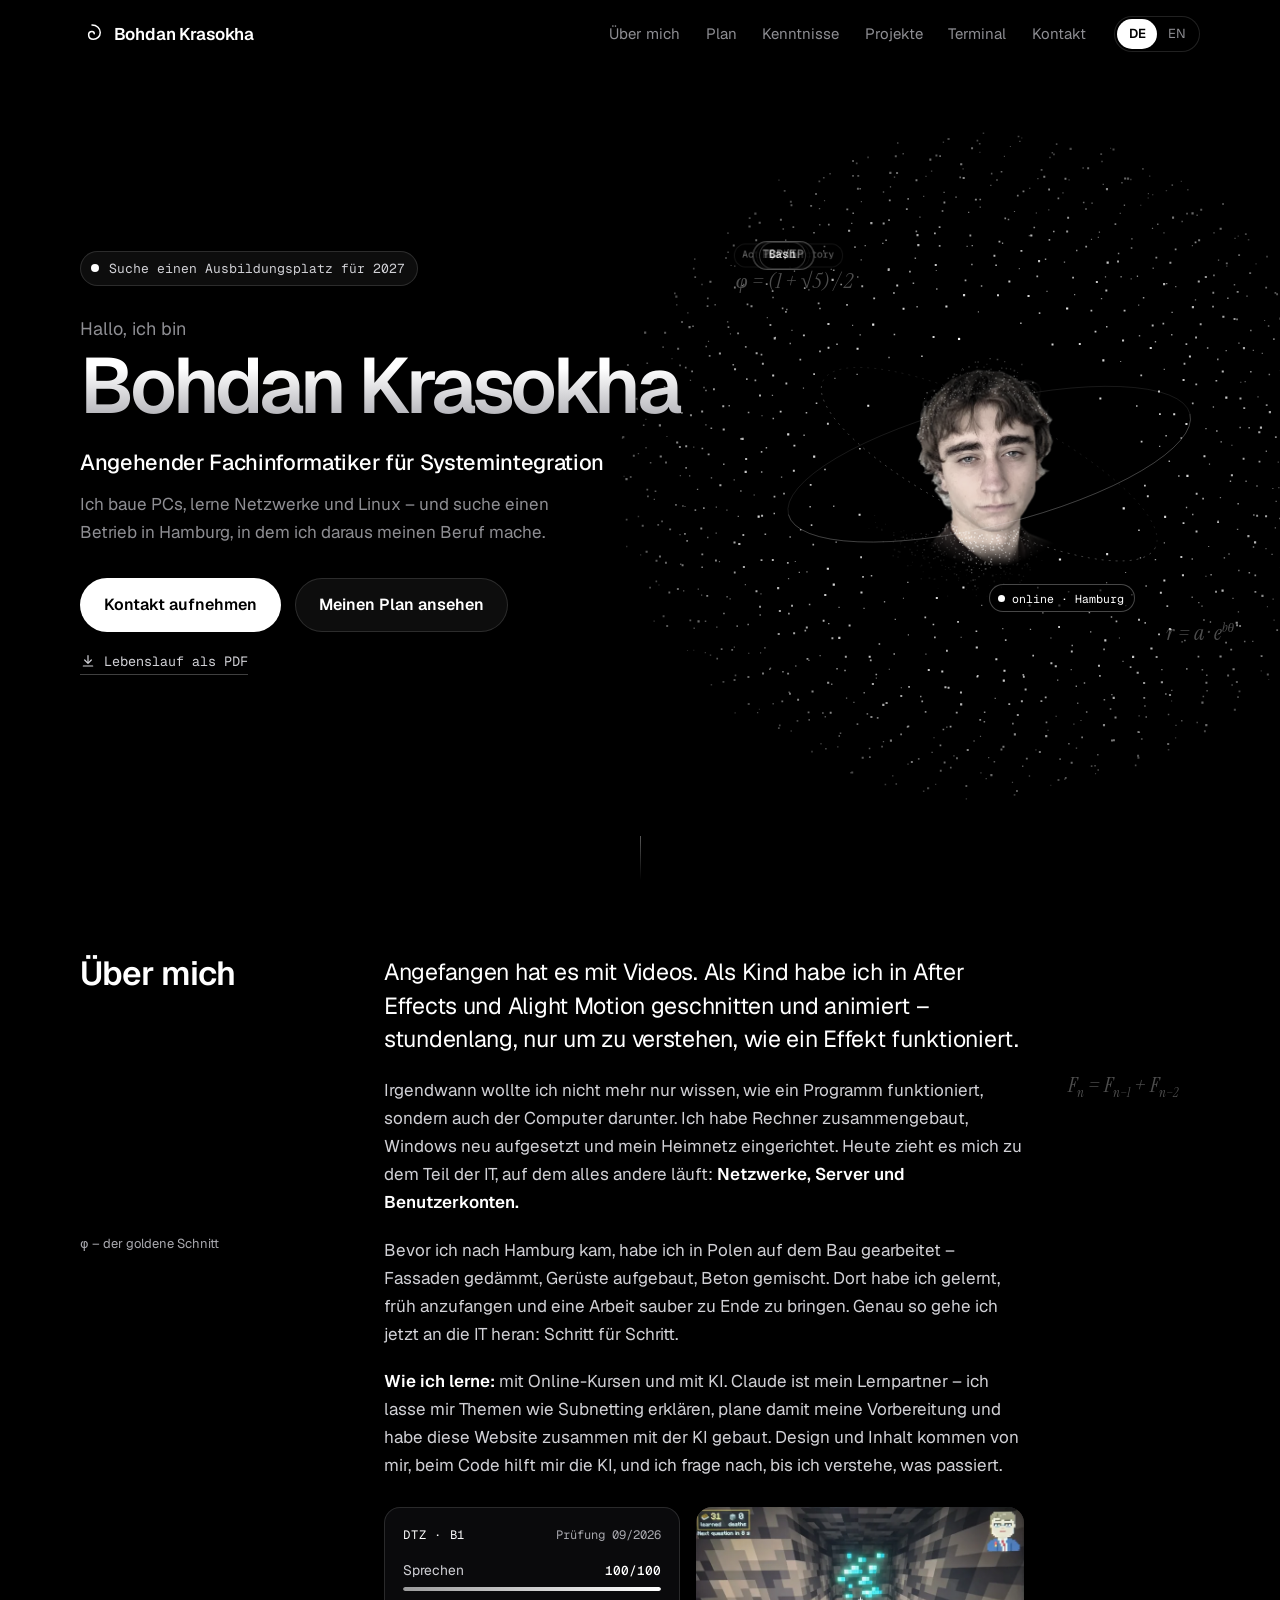
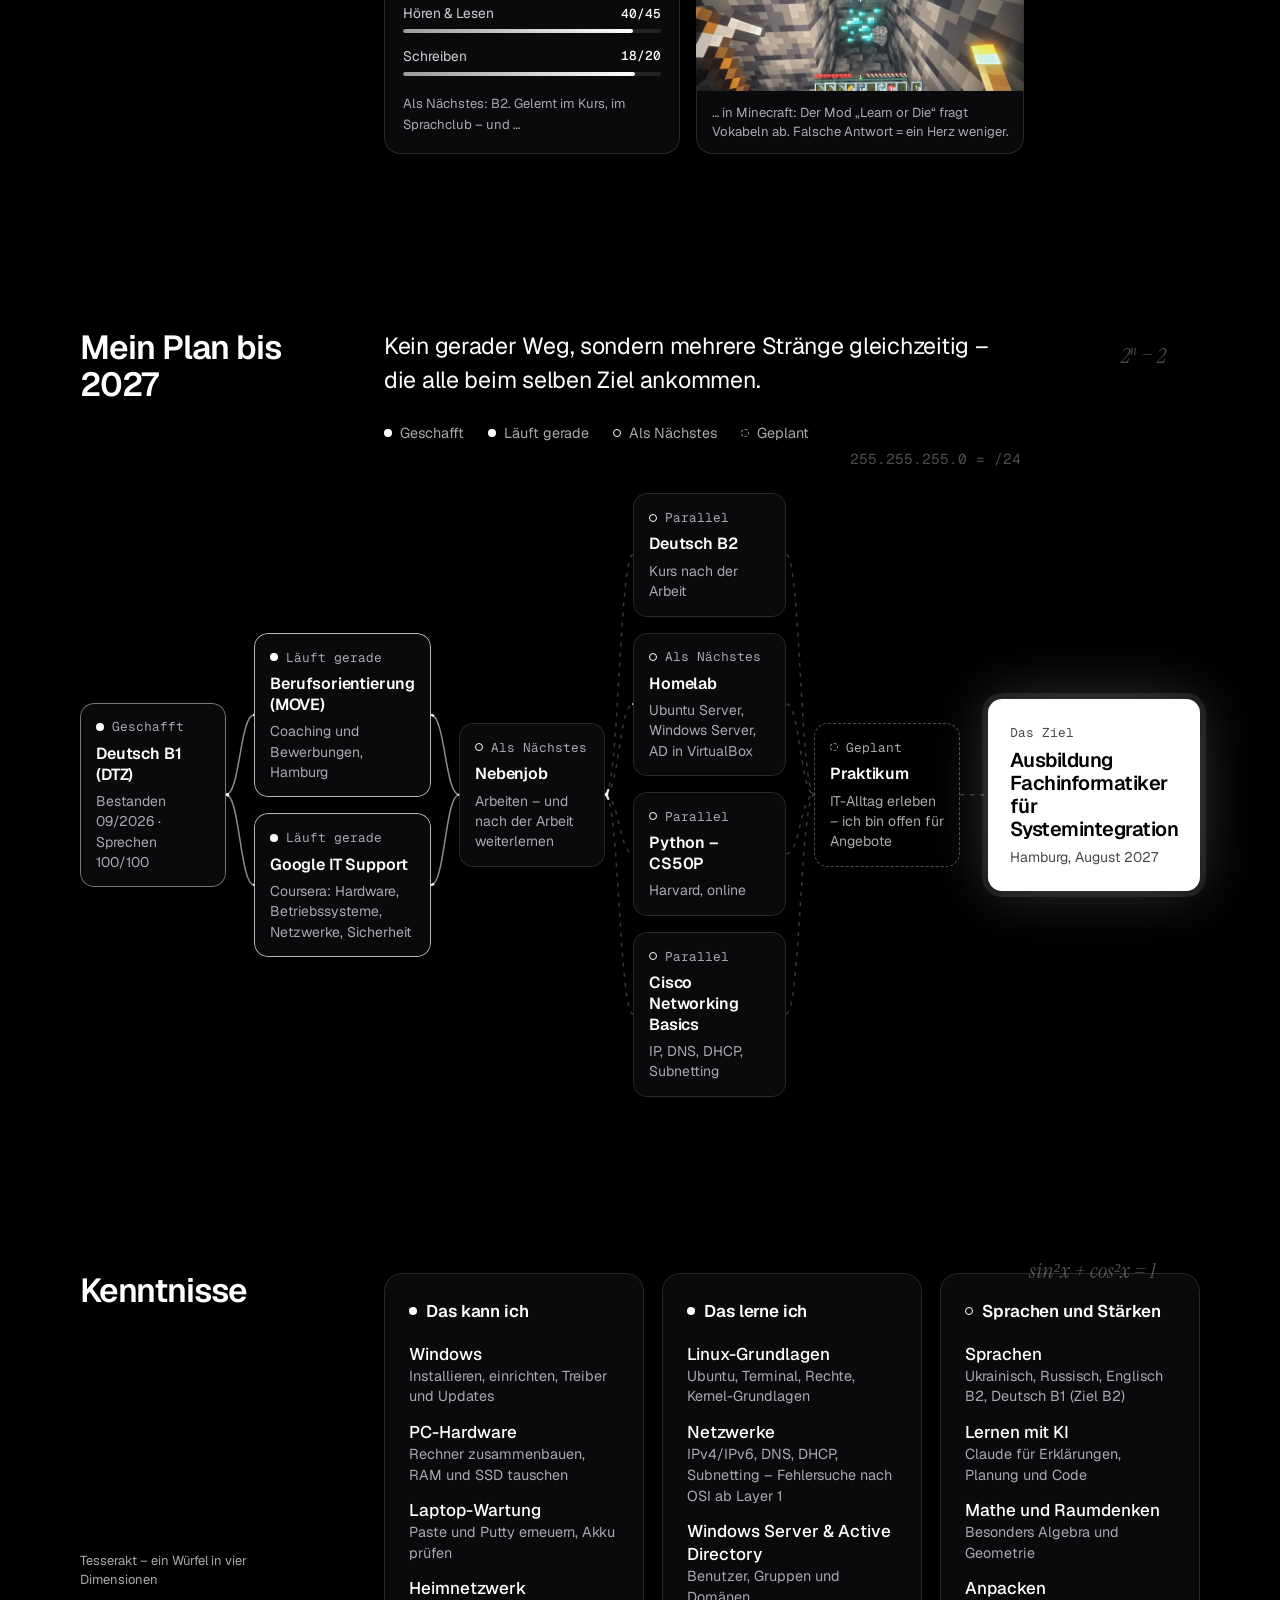
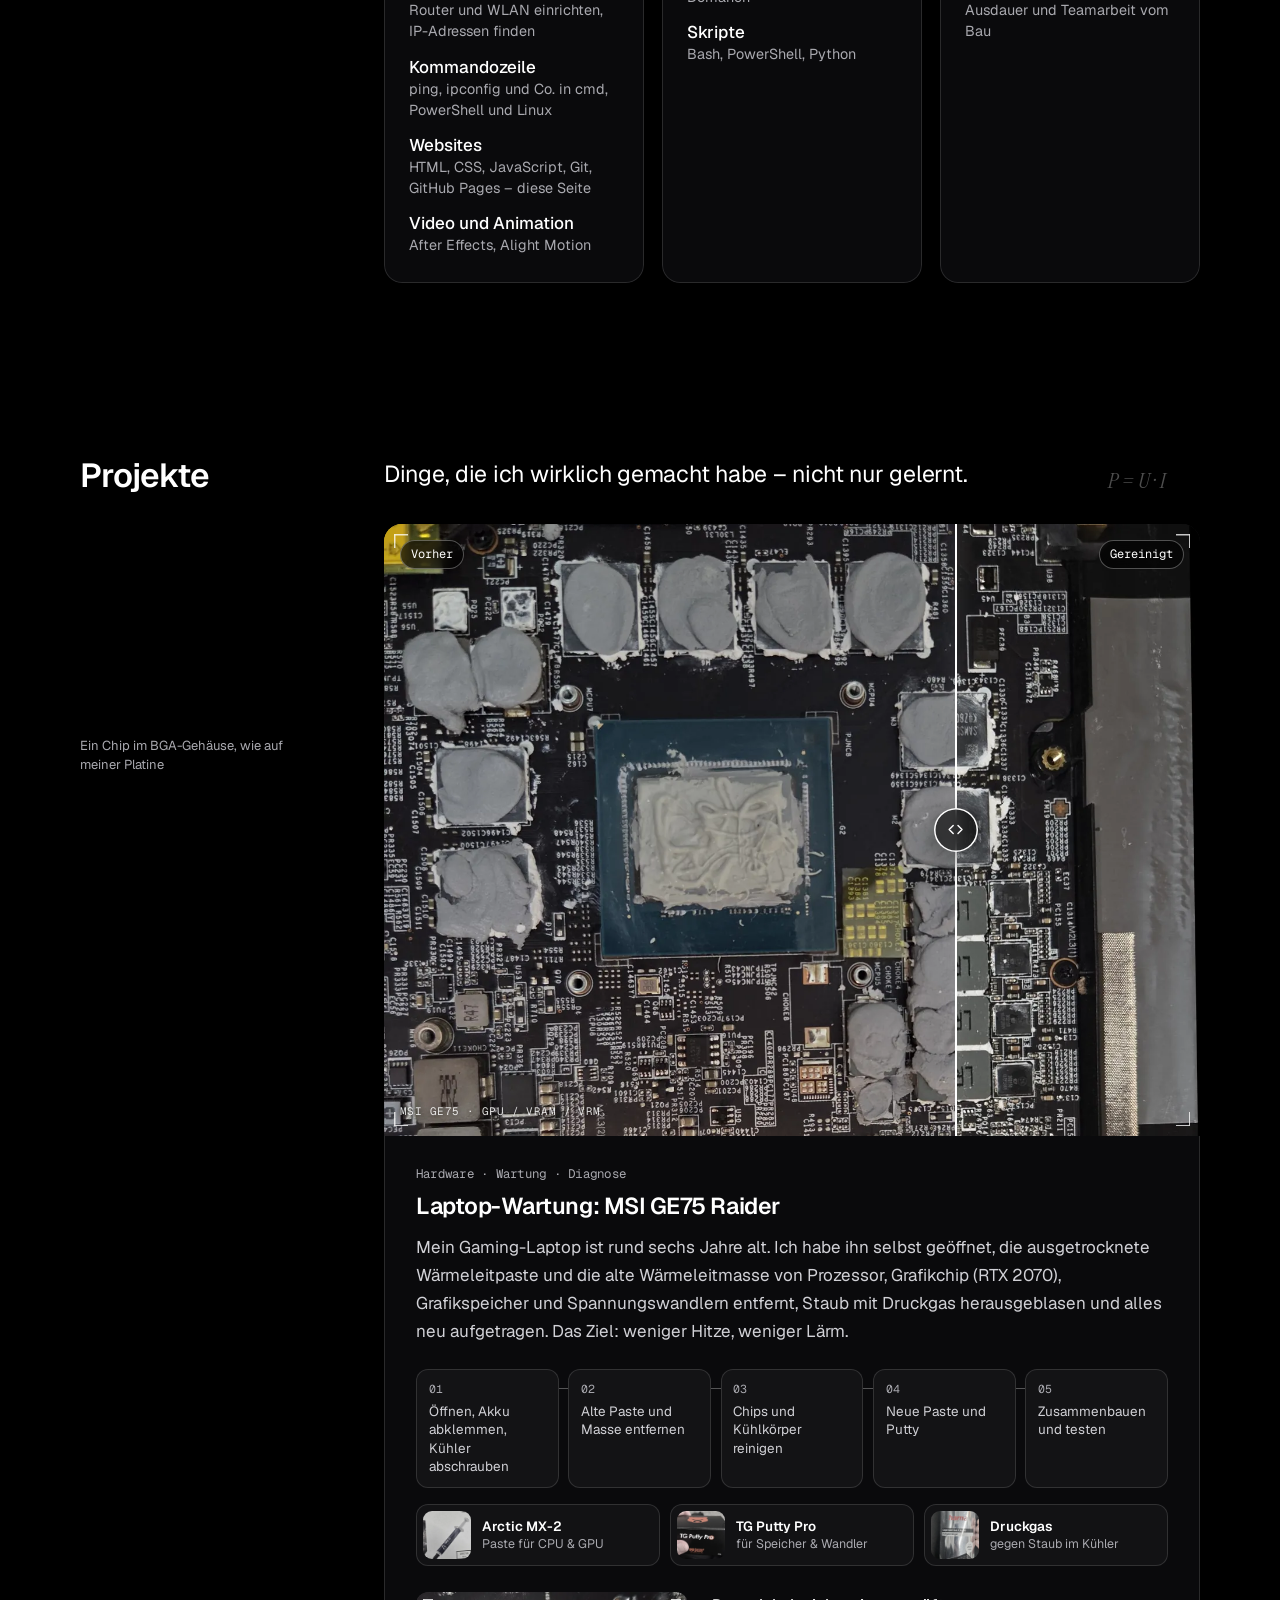
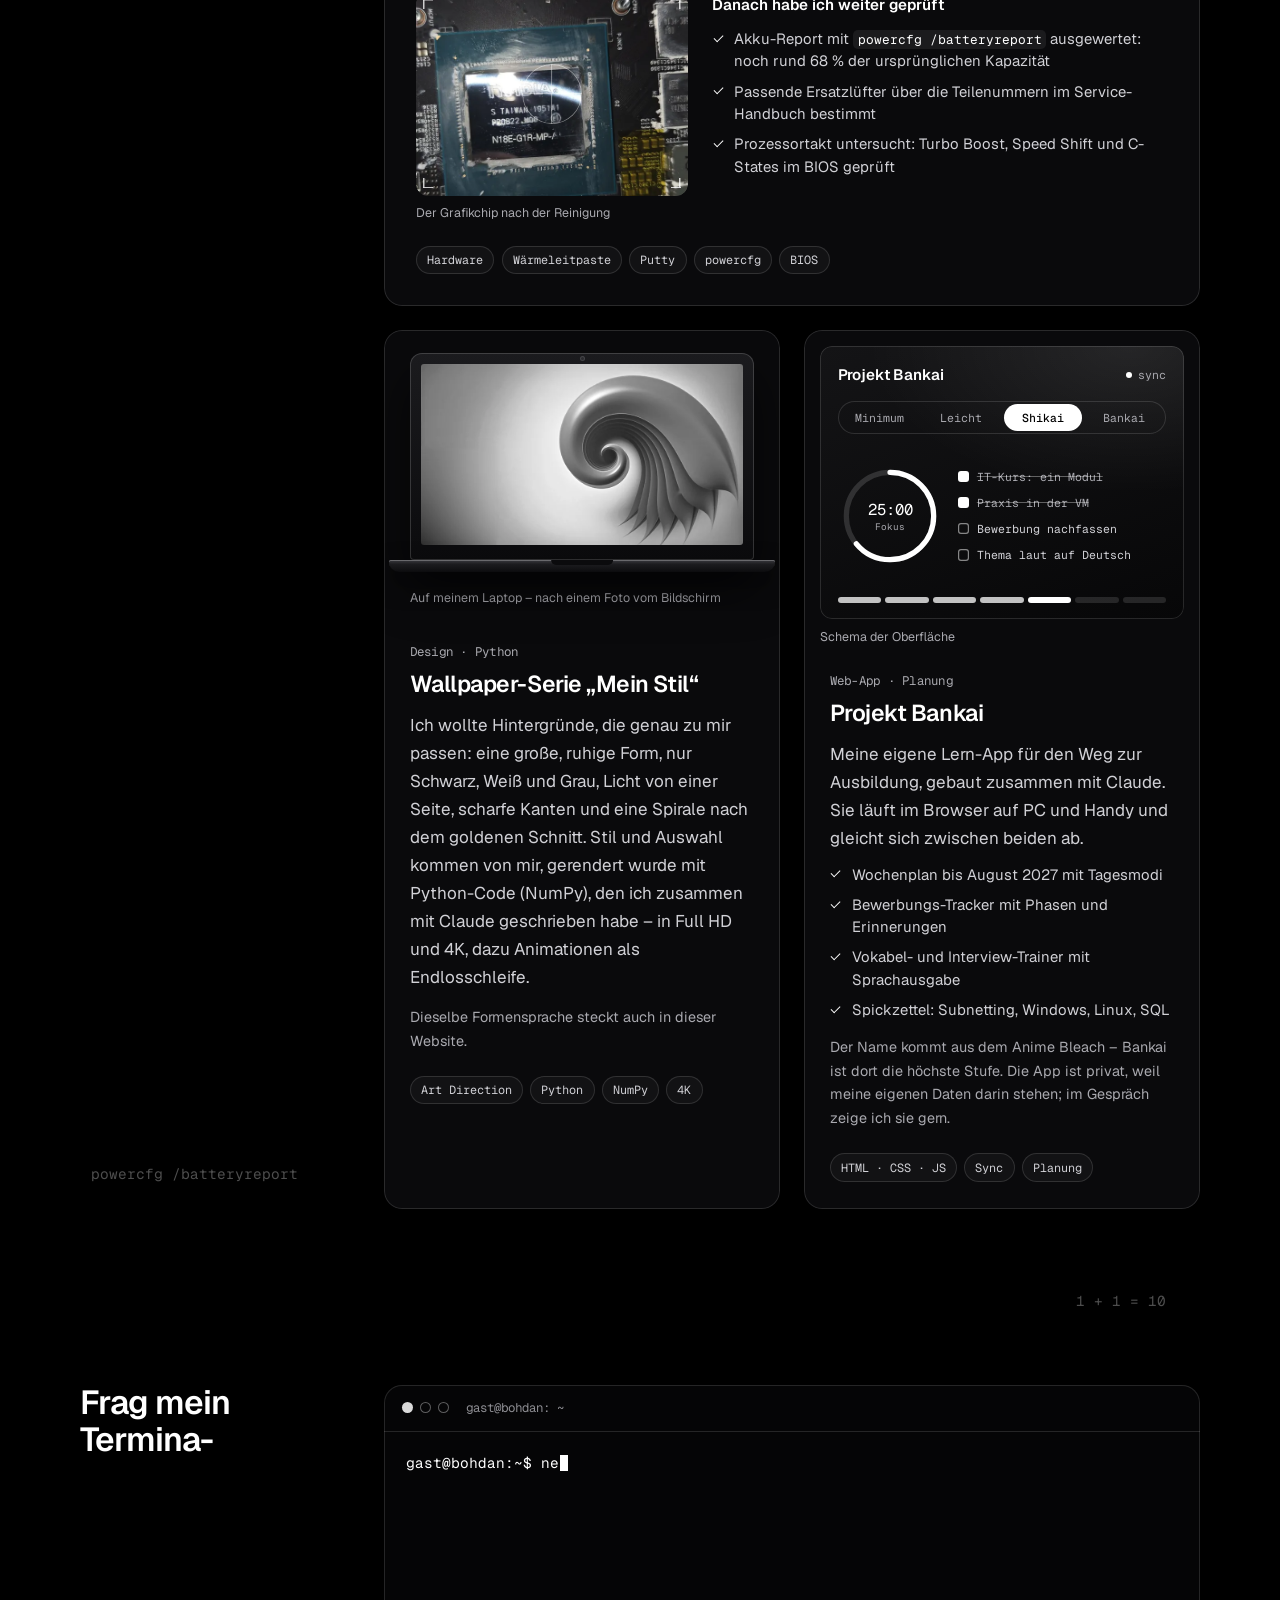
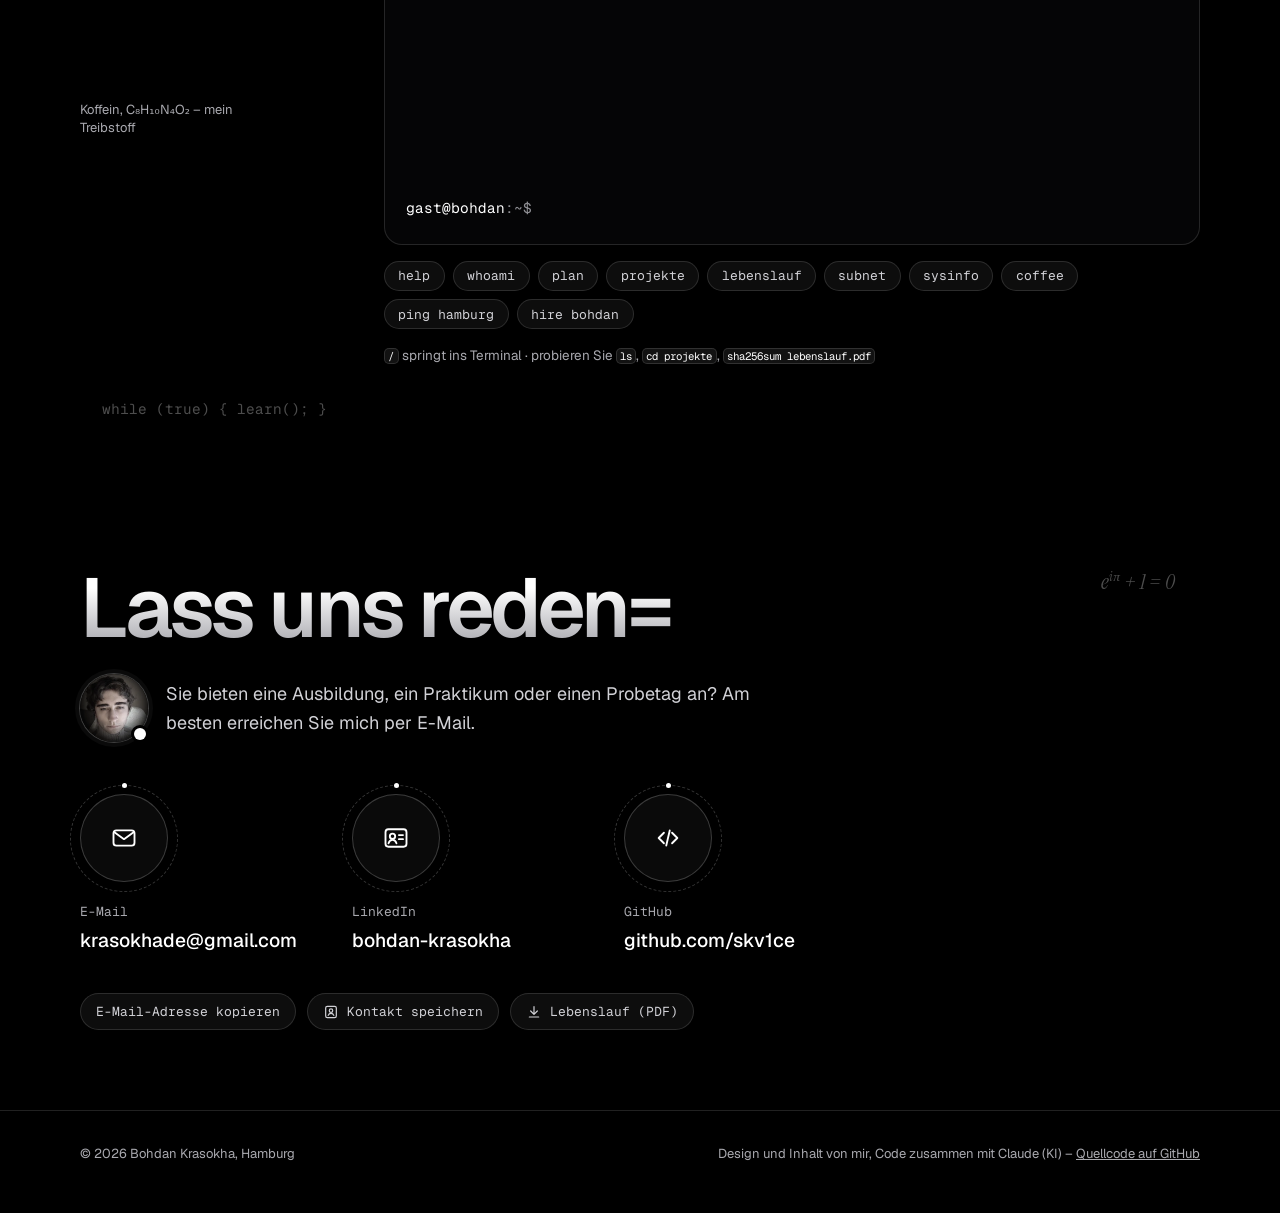
==== commit 679acc9b: "Neue Version: echte Fotos, Projekte, Lebenslauf DE/EN, Terminal-Tools - Echtes Profilfoto statt KI-B" ====
--- a/index.html
+++ b/index.html
@@ -1,8 +1,23 @@
 <!DOCTYPE html>
+<!--
+     .-""""-.
+   .'  .--.  '.      Hallo! Sie lesen den Quelltext?
+  /   /  _ \   \     Dann sind wir schon zu zweit.
+ |   |  (_) |   |
+  \   '.__.'   /     Bohdan Krasokha · angehender Fachinformatiker für Systemintegration
+   '.        .'      Kein Framework, keine Vorlage: HTML, CSS, JavaScript – Code zusammen mit KI (Claude).
+     '-....-'
+
+     Lebenslauf im Terminal:   curl https://skv1ce.github.io/cv-website/lebenslauf.txt
+     Im Browser:               F12 → Konsole → hire()
+-->
 <html lang="de">
 <head>
     <meta charset="UTF-8">
     <meta name="viewport" content="width=device-width, initial-scale=1.0">
+    <!-- Security: only this site may load scripts, styles, fonts and images. No trackers, no third parties. -->
+    <meta http-equiv="Content-Security-Policy" content="default-src 'self'; script-src 'self' 'sha256-SaRnxOEmtsNYISrKZ9FdOe0IikAifCowSHYOMqHTZY8='; style-src 'self' 'unsafe-inline'; img-src 'self' data:; font-src 'self'; connect-src 'self'; manifest-src 'self'; worker-src 'self'; object-src 'none'; base-uri 'self'; form-action 'none'; upgrade-insecure-requests">
+    <meta name="referrer" content="strict-origin-when-cross-origin">
     <title>Bohdan Krasokha – Ausbildung Fachinformatiker Systemintegration</title>
     <meta name="description" content="Bohdan Krasokha, angehender Fachinformatiker für Systemintegration, sucht einen Ausbildungsplatz in Hamburg für 2027.">
     <meta name="author" content="Bohdan Krasokha">
@@ -10,634 +25,37 @@
 
     <meta property="og:type" content="profile">
     <meta property="og:title" content="Bohdan Krasokha – Ausbildung Fachinformatiker Systemintegration">
-    <meta property="og:description" content="Was ich kann, was ich lerne und mein Plan bis zur Ausbildung 2027.">
+    <meta property="og:description" content="Was ich kann, was ich gebaut und repariert habe – und mein Plan bis zur Ausbildung 2027.">
     <meta property="og:url" content="https://skv1ce.github.io/cv-website/">
-    <meta property="og:image" content="https://skv1ce.github.io/cv-website/photo.jpg">
+    <meta property="og:image" content="https://skv1ce.github.io/cv-website/img/og.png">
+    <meta property="og:image:width" content="1200">
+    <meta property="og:image:height" content="630">
+    <meta property="og:image:alt" content="Bohdan Krasokha – angehender Fachinformatiker für Systemintegration">
+    <meta name="twitter:card" content="summary_large_image">
+    <link rel="canonical" href="https://skv1ce.github.io/cv-website/">
+    <link rel="apple-touch-icon" href="img/touch-icon.png">
+    <link rel="manifest" href="manifest.webmanifest">
     <meta property="og:locale" content="de_DE">
 
     <link rel="icon" href="data:image/svg+xml,%3Csvg xmlns='http://www.w3.org/2000/svg' viewBox='0 0 64 64'%3E%3Crect width='64' height='64' rx='14' fill='%23000'/%3E%3Cpath d='M32 10c12 0 20 8 20 18s-8 16-16 16-12-6-12-11 4-8 8-8 5 3 5 5' fill='none' stroke='%23fff' stroke-width='4' stroke-linecap='round'/%3E%3C/svg%3E">
 
-    <link rel="preconnect" href="https://fonts.googleapis.com">
-    <link rel="preconnect" href="https://fonts.gstatic.com" crossorigin>
-    <link href="https://fonts.googleapis.com/css2?family=Geist:wght@300..700&family=Geist+Mono:wght@400;500&family=Instrument+Serif:ital@0;1&display=swap" rel="stylesheet">
-
-    <style>
-        /* =========================================================
-           Tokens: black, white and the greys between them
-           ========================================================= */
-        :root {
-            --black: #000000;
-            --white: #FFFFFF;
-            --silver: #D1D1D6;
-            --steel: #8E8E93;
-            --line: rgba(255, 255, 255, .13);
-            --panel: rgba(12, 12, 14, .86);
-
-            --sans: 'Geist', 'Segoe UI', system-ui, sans-serif;
-            --mono: 'Geist Mono', Consolas, monospace;
-            --math: 'Instrument Serif', 'Times New Roman', serif;
-
-            --gutter: clamp(1.25rem, 4vw, 3rem);
-            --radius: 18px;
-            --ease: cubic-bezier(.16, 1, .3, 1);
-        }
-
-        @property --ang {
-            syntax: '<angle>';
-            initial-value: 0deg;
-            inherits: false;
-        }
-
-        *, *::before, *::after { box-sizing: border-box; }
-
-        html:not(.js) { scroll-behavior: smooth; }
-        section:focus { outline: none; }
-
-        body {
-            margin: 0;
-            background: var(--black);
-            color: var(--silver);
-            font-family: var(--sans);
-            font-size: 1.0625rem;
-            line-height: 1.65;
-            overflow-x: hidden;
-            -webkit-font-smoothing: antialiased;
-        }
-
-        h1, h2, h3 { margin: 0; color: var(--white); font-weight: 600; }
-        p { margin: 0; }
-        a { color: inherit; }
-        sup, sub { font-size: .62em; line-height: 0; }
-
-        :focus-visible { outline: 2px solid var(--white); outline-offset: 4px; border-radius: 8px; }
-
-        .wrap { position: relative; max-width: 76rem; margin-inline: auto; padding-inline: var(--gutter); }
-
-        .skip {
-            position: absolute; left: 1rem; top: -4rem; z-index: 30;
-            padding: .6rem 1.1rem; border-radius: 10px;
-            background: var(--white); color: var(--black); font-weight: 600; text-decoration: none;
-            transition: top .15s ease;
-        }
-        .skip:focus { top: 1rem; }
-        main:focus { outline: none; }
-
-        html[lang="de"] body [lang="en"],
-        html[lang="en"] body [lang="de"] { display: none; }
-
-        /* =========================================================
-           Background: one particle field behind everything
-           ========================================================= */
-        #field { position: fixed; inset: 0; width: 100%; height: 100%; z-index: 0; pointer-events: none; }
-        main, footer { position: relative; z-index: 1; }
-
-        /* =========================================================
-           Shared pieces
-           ========================================================= */
-
-        /* A light runs round the edge on hover */
-        .shine { position: relative; isolation: isolate; }
-        .shine::before {
-            content: '';
-            position: absolute; inset: 0; z-index: 1;
-            padding: 1px; border-radius: inherit;
-            background: conic-gradient(from var(--ang),
-                rgba(255,255,255,.1) 0deg, rgba(255,255,255,.95) 40deg, rgba(255,255,255,.1) 90deg,
-                rgba(255,255,255,.1) 180deg, rgba(255,255,255,.6) 220deg, rgba(255,255,255,.1) 270deg);
-            -webkit-mask: linear-gradient(#000 0 0) content-box, linear-gradient(#000 0 0);
-            -webkit-mask-composite: xor; mask-composite: exclude;
-            opacity: 0; transition: opacity .35s ease; pointer-events: none;
-        }
-        .shine:hover::before, .shine:focus-visible::before { opacity: 1; }
-
-        @keyframes orbit { to { --ang: 360deg; } }
-
-        /* Metal-like headline with a slow light passing over it */
-        .sheen {
-            background:
-                linear-gradient(100deg, rgba(255,255,255,0) 44%, rgba(255,255,255,.95) 50%, rgba(255,255,255,0) 56%),
-                linear-gradient(180deg, #FFFFFF 25%, #9C9CA3 100%);
-            background-size: 300% 100%, 100% 100%;
-            background-position: 150% 0, 0 0;
-            -webkit-background-clip: text; background-clip: text;
-            color: transparent;
-        }
-        @keyframes sheen {
-            0% { background-position: 150% 0, 0 0; }
-            40%, 100% { background-position: -50% 0, 0 0; }
-        }
-
-        .dot { flex: none; width: 8px; height: 8px; border-radius: 50%; display: inline-block; }
-        .dot-done { background: var(--white); }
-        .dot-now { background: var(--white); }
-        .dot-next { border: 1.5px solid var(--white); }
-        .dot-planned { border: 1.5px dashed var(--steel); }
-
-        @keyframes beat {
-            0% { box-shadow: 0 0 0 0 rgba(255,255,255,.6); }
-            70%, 100% { box-shadow: 0 0 0 8px rgba(255,255,255,0); }
-        }
-
-        /* Floating formulas */
-        .f {
-            position: absolute; z-index: 0;
-            color: #fff;
-            opacity: calc(.3 + var(--glow, 0) * .55);
-            font-family: var(--math); font-style: italic; font-size: 1.35rem; line-height: 1;
-            white-space: nowrap; pointer-events: none; user-select: none;
-            translate: 0 var(--py, 0px);
-            transition: opacity .4s ease;
-        }
-        .f.mono { font-family: var(--mono); font-style: normal; font-size: .9rem; }
-        .f > span { display: inline-block; }
-        @keyframes drift {
-            0% { transform: translate(0, 0) rotate(-3deg); }
-            33% { transform: translate(16px, -14px) rotate(2deg); }
-            66% { transform: translate(-10px, -22px) rotate(-1deg); }
-            100% { transform: translate(-14px, 10px) rotate(2.5deg); }
-        }
-
-        /* Small math figures next to the section headings */
-        .fig { margin: 1.75rem 0 0; width: 13rem; }
-        .fig canvas { display: block; width: 100%; aspect-ratio: 1; }
-        .fig figcaption { margin-top: .4rem; font-size: .8125rem; line-height: 1.45; color: var(--steel); }
-
-        /* =========================================================
-           Header: glass bar once you scroll
-           ========================================================= */
-        .site-header {
-            position: sticky; top: 0; z-index: 20;
-            transition: background-color .4s ease, box-shadow .4s ease, backdrop-filter .4s ease;
-        }
-        .site-header.scrolled {
-            background: rgba(0,0,0,.55);
-            -webkit-backdrop-filter: blur(18px) saturate(1.4);
-                    backdrop-filter: blur(18px) saturate(1.4);
-            box-shadow: 0 1px 0 var(--line);
-        }
-        .topbar { display: flex; justify-content: space-between; align-items: center; gap: 1rem; height: 4.25rem; }
-        .brand {
-            display: inline-flex; align-items: center; gap: .6rem;
-            color: var(--white); font-weight: 600; letter-spacing: -.01em; text-decoration: none;
-        }
-        .brand svg { width: 24px; height: 24px; }
-        @keyframes turn { to { transform: rotate(360deg); } }
-
-        .topbar-right { display: flex; align-items: center; gap: 1.75rem; }
-        .topbar nav { display: flex; gap: 1.6rem; font-size: .9375rem; }
-        .topbar nav a { color: var(--steel); text-decoration: none; transition: color .2s ease; }
-        .topbar nav a:hover { color: var(--white); }
-
-        .lang-switch { display: none; padding: 3px; border-radius: 999px; box-shadow: inset 0 0 0 1px var(--line); }
-        .scripted .lang-switch { display: flex; }
-        .lang-switch button {
-            min-width: 2.5rem; padding: .25rem .6rem; border: 0; border-radius: 999px;
-            background: none; color: var(--steel); font: inherit; font-size: .8125rem; cursor: pointer;
-            transition: color .2s ease, background-color .3s var(--ease);
-        }
-        .lang-switch button[aria-pressed="true"] { background: var(--white); color: var(--black); font-weight: 600; }
-
-        /* =========================================================
-           Hero: text on the left, the photo as the core of an orbit system
-           ========================================================= */
-        .hero {
-            position: relative;
-            display: grid;
-            grid-template-columns: minmax(0, 1fr) auto;
-            align-items: center;
-            gap: 2rem clamp(2rem, 5vw, 5rem);
-            min-height: calc(100svh - 4.25rem);
-            padding-block: 1.5rem 4.5rem;
-        }
-
-        .status {
-            display: inline-flex; align-items: center; gap: .6rem;
-            padding: .4rem .85rem .4rem .7rem; border-radius: 999px;
-            background: rgba(255,255,255,.05); box-shadow: inset 0 0 0 1px var(--line);
-            font-family: var(--mono); font-size: .8125rem; color: var(--silver);
-        }
-
-        .hello { margin-top: 1.75rem; font-size: 1.125rem; color: var(--steel); }
-
-        .name {
-            margin-top: .25rem;
-            font-size: clamp(2.6rem, min(6.1vw, 10.5vh), 5.75rem);
-            font-weight: 600;
-            letter-spacing: -.045em;
-            line-height: 1;
-            padding-bottom: .08em;
-        }
-
-        .role {
-            margin-top: 1rem;
-            font-size: clamp(1.15rem, 1.7vw, 1.5rem);
-            font-weight: 500;
-            letter-spacing: -.015em;
-            line-height: 1.3;
-            color: var(--white);
-        }
-
-        .intro { margin-top: .9rem; max-width: 31em; color: var(--steel); }
-
-        .hero-actions { display: flex; flex-wrap: wrap; gap: .85rem; margin-top: 2rem; }
-
-        /* Buttons: the fill grows from where the pointer enters */
-        .button {
-            display: inline-flex; align-items: center;
-            padding: .85rem 1.5rem; border-radius: 999px;
-            background: var(--white); color: var(--black);
-            font-weight: 600; font-size: 1rem; text-decoration: none;
-            transition: color .35s ease;
-        }
-        .button::after {
-            content: ''; position: absolute; inset: 0; z-index: -1; border-radius: inherit;
-            background: var(--black);
-            clip-path: circle(0% at var(--x, 50%) var(--y, 50%));
-            transition: clip-path .6s var(--ease);
-        }
-        .button:hover { color: var(--white); }
-        .button:hover::after { clip-path: circle(150% at var(--x, 50%) var(--y, 50%)); }
-        .button-ghost { background: rgba(255,255,255,.05); color: var(--white); box-shadow: inset 0 0 0 1px var(--line); }
-        .button-ghost::after { background: var(--white); }
-        .button-ghost:hover { color: var(--black); }
-
-        /* The core */
-        .core {
-            position: relative;
-            width: clamp(17rem, min(33vw, 64vh), 29rem);
-            aspect-ratio: 1;
-        }
-
-        .orbits { position: absolute; inset: 0; width: 100%; height: 100%; overflow: visible; pointer-events: none; }
-        .orbits.back { z-index: 1; }
-        .orbits.front { z-index: 3; }
-        .orbits ellipse, .orbits path { fill: none; stroke: rgba(255,255,255,.22); stroke-width: .45; vector-effect: non-scaling-stroke; }
-        .orbits .dashed { stroke-dasharray: 2 5; }
-        .orbits.front path { stroke: rgba(255,255,255,.4); }
-
-        .portrait-wrap {
-            position: absolute; z-index: 2;
-            left: 24%; top: 24%; width: 52%; aspect-ratio: 1;
-            border-radius: 50%;
-        }
-        /* Rotating light on the ring around the photo */
-        .portrait-wrap::before {
-            content: ''; position: absolute; inset: -7px; border-radius: 50%; padding: 1.5px;
-            background: conic-gradient(from var(--ang), rgba(255,255,255,0) 0deg, rgba(255,255,255,0) 200deg, rgba(255,255,255,.95) 300deg, rgba(255,255,255,0) 360deg);
-            -webkit-mask: linear-gradient(#000 0 0) content-box, linear-gradient(#000 0 0);
-            -webkit-mask-composite: xor; mask-composite: exclude;
-        }
-        .portrait-wrap::after {
-            content: ''; position: absolute; inset: -7px; border-radius: 50%;
-            box-shadow: inset 0 0 0 1px rgba(255,255,255,.14);
-        }
-        .portrait {
-            position: absolute; inset: 0; border-radius: 50%; overflow: hidden;
-            background: #1a1a1c;
-            box-shadow: 0 30px 80px rgba(0,0,0,.7);
-        }
-        .portrait img {
-            display: block; width: 100%; height: 100%;
-            object-fit: cover; object-position: 50% 22%;
-            transform: scale(1.22); transform-origin: 50% 30%;
-        }
-        /* Darkens the edge of the photo so it melts into the black */
-        .portrait::after {
-            content: ''; position: absolute; inset: 0; border-radius: 50%;
-            background: radial-gradient(circle at 50% 42%, rgba(0,0,0,0) 58%, rgba(0,0,0,.55) 100%);
-        }
-
-        .chip {
-            position: absolute; left: 0; top: 0; z-index: 1;
-            padding: .28rem .65rem; border-radius: 999px;
-            background: rgba(0,0,0,.62);
-            box-shadow: inset 0 0 0 1px rgba(255,255,255,.28);
-            font-family: var(--mono); font-size: .75rem; font-weight: 500; color: var(--white);
-            white-space: nowrap; will-change: transform, opacity;
-            opacity: 0;
-        }
-        .no-orbit .chip { display: none; }
-
-        .core .f-a { left: -10%; top: 2%; }
-        .core .f-b { right: -8%; bottom: 3%; }
-
-        /* Scroll cue */
-        .scroll-cue {
-            position: absolute; left: 50%; bottom: 1.25rem; width: 1px; height: 2.75rem;
-            background: linear-gradient(rgba(255,255,255,.35), rgba(255,255,255,0));
-            overflow: hidden;
-        }
-        .scroll-cue::after {
-            content: ''; position: absolute; left: -1px; top: -10px; width: 3px; height: 10px; border-radius: 2px;
-            background: var(--white);
-        }
-        @keyframes fall { 0% { top: -10px; opacity: 0; } 20% { opacity: 1; } 100% { top: 100%; opacity: 0; } }
-
-        /* =========================================================
-           Sections
-           ========================================================= */
-        .section {
-            position: relative;
-            display: grid;
-            grid-template-columns: 15rem minmax(0, 1fr);
-            gap: 2rem 4rem;
-            padding-block: 5.5rem;
-            scroll-margin-top: 4rem;
-        }
-        .section h2 { font-size: clamp(1.75rem, 2.6vw, 2.25rem); letter-spacing: -.03em; line-height: 1.1; }
-        .section-body { max-width: 40rem; }
-        .section-body p + p { margin-top: 1.2rem; }
-        .section-body strong { color: var(--white); font-weight: 600; }
-        .lead { font-size: clamp(1.2rem, 2vw, 1.45rem); line-height: 1.45; letter-spacing: -.012em; color: var(--white); }
-
-        /* Plan spans the full width */
-        .section-wide { display: block; }
-        .section-head { display: grid; grid-template-columns: 15rem minmax(0, 40rem); gap: 2rem 4rem; }
-
-        .legend { display: flex; flex-wrap: wrap; gap: .5rem 1.5rem; margin: 1.5rem 0 0; padding: 0; list-style: none; font-size: .875rem; color: var(--steel); }
-        .legend li { display: flex; align-items: center; gap: .5rem; }
-
-        /* ---------- Plan tree ---------- */
-        .tree {
-            position: relative;
-            display: grid;
-            grid-template-columns: 1fr 1.15fr 1fr 1.05fr 1fr 1.3fr;
-            align-items: center;
-            gap: 1.75rem;
-            margin-top: 3rem;
-        }
-        .tree-lines { position: absolute; inset: 0; width: 100%; height: 100%; overflow: visible; pointer-events: none; }
-        .edge { fill: none; stroke: rgba(255,255,255,.22); stroke-width: 1.5; transition: stroke .3s ease, opacity .5s ease; }
-        .edge.solid { stroke: rgba(255,255,255,.55); }
-        .edge.dashed { stroke-dasharray: 4 6; }
-        .flow { fill: none; stroke: var(--white); stroke-width: 2.25; stroke-linecap: round; stroke-dasharray: 2.5 97.5; opacity: .9; transition: opacity .5s ease; }
-        @keyframes flow { from { stroke-dashoffset: 100; } to { stroke-dashoffset: 0; } }
-
-        .stage { position: relative; z-index: 1; display: flex; flex-direction: column; gap: 1rem; }
-        .node {
-            padding: .85rem 1rem .95rem; border-radius: 14px;
-            background: var(--panel); box-shadow: inset 0 0 0 1px var(--line);
-            transition: opacity .7s ease, translate .7s var(--ease), box-shadow .3s ease, transform .4s var(--ease);
-            cursor: default;
-        }
-        .node:hover { transform: translateY(-3px); }
-        .node .state { display: flex; align-items: center; gap: .5rem; font-size: .78rem; font-family: var(--mono); color: var(--steel); }
-        .node h3 { margin-top: .4rem; font-size: 1rem; line-height: 1.3; letter-spacing: -.01em; }
-        .node p { margin-top: .3rem; font-size: .8125rem; line-height: 1.45; color: var(--steel); }
-        .node.done { box-shadow: inset 0 0 0 1px rgba(255,255,255,.45); }
-        .node.now { box-shadow: inset 0 0 0 1px rgba(255,255,255,.7); }
-        .node.planned { background: rgba(0,0,0,.5); box-shadow: none; outline: 1.5px dashed rgba(255,255,255,.3); outline-offset: -1.5px; }
-        .node.goal {
-            padding: 1.4rem 1.35rem 1.5rem;
-            background: var(--white); color: var(--black);
-            box-shadow: 0 0 0 6px rgba(255,255,255,.08), 0 0 60px rgba(255,255,255,.2);
-        }
-        .node.goal .state { color: #48484A; }
-        .node.goal h3 { color: var(--black); font-size: 1.25rem; line-height: 1.15; letter-spacing: -.025em; }
-        .node.goal p { color: #48484A; font-size: .875rem; }
-
-        /* ---------- Skills ---------- */
-        .skills { display: grid; grid-template-columns: repeat(auto-fit, minmax(15rem, 1fr)); gap: 1.1rem; }
-        .card {
-            padding: 1.5rem 1.55rem 1.65rem; border-radius: var(--radius);
-            background: var(--panel); box-shadow: inset 0 0 0 1px var(--line);
-            transform: perspective(900px) rotateX(var(--rx, 0deg)) rotateY(var(--ry, 0deg));
-            transition: transform .5s var(--ease), opacity .9s ease, translate .9s var(--ease);
-        }
-        .card h3 { display: flex; align-items: center; gap: .6rem; margin-bottom: 1.1rem; font-size: 1.0625rem; letter-spacing: -.01em; }
-        .card ul { margin: 0; padding: 0; list-style: none; }
-        .card li + li { margin-top: .85rem; }
-        .card li strong { display: block; color: var(--white); font-weight: 500; line-height: 1.35; }
-        .card li .detail { display: block; font-size: .9rem; color: var(--steel); line-height: 1.45; }
-
-        /* ---------- Terminal ---------- */
-        .terminal {
-            display: none;
-            border-radius: var(--radius);
-            background: rgba(6, 6, 8, .86);
-            box-shadow: inset 0 0 0 1px var(--line), 0 30px 80px rgba(0,0,0,.6);
-            font-family: var(--mono);
-            overflow: hidden;
-        }
-        .scripted .terminal { display: block; }
-        .terminal:focus-within { box-shadow: inset 0 0 0 1px rgba(255,255,255,.45), 0 30px 80px rgba(0,0,0,.6); }
-        .terminal-bar { display: flex; align-items: center; gap: .45rem; padding: .8rem 1.1rem; border-bottom: 1px solid var(--line); color: var(--steel); font-size: .78rem; }
-        .terminal-bar i { width: 11px; height: 11px; border-radius: 50%; box-shadow: inset 0 0 0 1px rgba(255,255,255,.35); }
-        .terminal-bar i:first-child { background: rgba(255,255,255,.85); box-shadow: none; }
-        .terminal-bar span { margin-left: .6rem; }
-        .terminal-out {
-            height: 22rem; overflow-y: auto;
-            padding: 1.2rem 1.4rem .4rem;
-            font-size: .9rem; line-height: 1.75; color: var(--silver);
-            white-space: pre-wrap; word-break: break-word;
-            scrollbar-width: thin; scrollbar-color: rgba(255,255,255,.2) transparent;
-        }
-        .terminal-out .cmd { color: var(--white); margin-top: .85rem; }
-        .terminal-out .cmd:first-child { margin-top: 0; }
-        .terminal-out .dim { color: var(--steel); }
-        .terminal-out .hi { color: var(--white); font-weight: 500; }
-        .terminal-out a { color: var(--white); text-underline-offset: .25em; }
-        .terminal-out .caret { display: inline-block; width: .55em; height: 1.1em; vertical-align: -.2em; background: var(--white); margin-left: 1px; }
-        @keyframes blink { 50% { opacity: 0; } }
-        .neo { display: flex; gap: 1.75rem; flex-wrap: wrap; white-space: pre; margin-top: .4rem; }
-        .neo-art { color: var(--white); line-height: 1.3; }
-        .neo-info { white-space: pre-wrap; }
-        .terminal-form { display: flex; align-items: center; gap: .6rem; padding: .5rem 1.4rem 1.2rem; font-size: .9rem; }
-        .terminal-form label { color: var(--white); white-space: nowrap; }
-        .terminal-form label span { color: var(--steel); }
-        .terminal-form input { flex: 1; min-width: 0; padding: .3rem 0; border: 0; background: none; color: var(--white); font: inherit; caret-color: var(--white); }
-        .terminal-form input:focus { outline: none; }
-        .chips { display: none; flex-wrap: wrap; gap: .5rem; margin-top: 1rem; }
-        .scripted .chips { display: flex; }
-        .chips button {
-            padding: .42rem .9rem; border: 0; border-radius: 999px;
-            background: rgba(255,255,255,.05); box-shadow: inset 0 0 0 1px var(--line);
-            color: var(--silver); font-family: var(--mono); font-size: .8125rem; cursor: pointer;
-            transition: color .2s ease, background-color .2s ease, transform .3s var(--ease);
-        }
-        .chips button:hover { color: var(--white); background: rgba(255,255,255,.1); transform: translateY(-2px); }
-        .no-js-note { color: var(--steel); }
-        .scripted .no-js-note { display: none; }
-
-        /* ---------- Contact ---------- */
-        .contact { position: relative; padding-block: 7rem 5rem; scroll-margin-top: 4rem; }
-        .contact h2 { font-size: clamp(2.5rem, 6.5vw, 5.5rem); letter-spacing: -.045em; line-height: 1; padding-bottom: .06em; }
-        .contact-intro { margin-top: 1.25rem; max-width: 34em; font-size: 1.125rem; }
-        /* Contact as three orbs: icon in a ring, a slow dashed orbit around it */
-        .contact-orbs {
-            display: grid;
-            grid-template-columns: repeat(3, minmax(0, 15rem));
-            gap: 2rem;
-            margin-top: 3.25rem;
-        }
-        .orb-link {
-            display: flex; flex-direction: column; align-items: flex-start; gap: 1.15rem;
-            text-decoration: none;
-        }
-        .orb {
-            position: relative; isolation: isolate;
-            display: grid; place-items: center;
-            width: 5.5rem; height: 5.5rem; border-radius: 50%;
-            background: rgba(255,255,255,.04);
-            box-shadow: inset 0 0 0 1px rgba(255,255,255,.2);
-            color: var(--white);
-            transition: transform .5s var(--ease), color .35s ease;
-        }
-        .orb::after {
-            content: ''; position: absolute; inset: 0; z-index: -1; border-radius: 50%;
-            background: var(--white);
-            transform: scale(0);
-            transition: transform .55s var(--ease);
-        }
-        .orb svg { width: 1.75rem; height: 1.75rem; fill: none; stroke: currentColor; stroke-width: 1.6; stroke-linecap: round; stroke-linejoin: round; }
-        .orb-ring {
-            position: absolute; inset: -.6rem; border-radius: 50%;
-            border: 1px dashed rgba(255,255,255,.2);
-            animation: turn var(--spin, 40s) linear infinite;
-        }
-        .orb-ring::after {
-            content: ''; position: absolute; top: -3px; left: 50%; width: 5px; height: 5px; margin-left: -2.5px;
-            border-radius: 50%; background: var(--white);
-        }
-        .orb-link:hover .orb, .orb-link:focus-visible .orb { transform: translateY(-4px); color: var(--black); }
-        .orb-link:hover .orb::after, .orb-link:focus-visible .orb::after { transform: scale(1); }
-        .orb-link:hover .orb-ring { border-color: rgba(255,255,255,.45); }
-        .orb-text small { display: block; font-family: var(--mono); font-size: .8125rem; color: var(--steel); }
-        .orb-text .value { display: block; margin-top: .2rem; color: var(--white); font-size: clamp(1.02rem, 1.6vw, 1.2rem); font-weight: 500; overflow-wrap: anywhere; }
-
-        .copy {
-            display: inline-flex; align-items: center; gap: .5rem;
-            margin-top: 2.25rem; padding: .5rem 1rem; border: 0; border-radius: 999px;
-            background: rgba(255,255,255,.05); box-shadow: inset 0 0 0 1px var(--line);
-            color: var(--silver); font: inherit; font-family: var(--mono); font-size: .8125rem; cursor: pointer;
-            transition: color .2s ease, background-color .2s ease;
-        }
-        .copy:hover { color: var(--white); background: rgba(255,255,255,.1); }
-        .copy .ok-label { display: none; }
-        .copy.ok .ok-label { display: inline; }
-        .copy.ok .copy-label { display: none; }
-        .copy.ok { color: var(--white); box-shadow: inset 0 0 0 1px rgba(255,255,255,.5); }
-
-        footer { padding-block: 2rem 3rem; border-top: 1px solid var(--line); color: var(--steel); font-size: .8125rem; }
-        footer .wrap { display: flex; flex-wrap: wrap; justify-content: space-between; gap: .5rem 2rem; }
-
-        /* =========================================================
-           Motion (only for people who have not asked for less)
-           ========================================================= */
-        /* Always on: a "less motion" system setting only slows the JavaScript parts down */
-            .shine:hover::before { animation: orbit 2.6s linear infinite; }
-            .sheen { animation: sheen 8s ease-in-out 1.8s infinite; }
-            .brand svg { animation: turn 14s linear infinite; }
-            .status .dot, .node.now .dot-now, .legend .dot-now { animation: beat 2.2s ease-out infinite; }
-            .portrait-wrap::before { animation: orbit 7s linear infinite; }
-            .f > span { animation: drift var(--dur, 16s) ease-in-out var(--del, 0s) infinite alternate; }
-            .flow { animation: flow 3s linear infinite; }
-            .scroll-cue::after { animation: fall 2.2s ease-in infinite; }
-            .terminal-out .caret { animation: blink 1s steps(1) infinite; }
-
-            /* Load sequence for the first screen */
-            .js .hero-text > *, .js .core { opacity: 0; animation: rise 1.1s var(--ease) forwards; }
-            .js .hero-text > :nth-child(1) { animation-delay: .1s; }
-            .js .hero-text > :nth-child(2) { animation-delay: .2s; }
-            .js .hero-text > :nth-child(3) { animation-delay: .3s; }
-            .js .hero-text > :nth-child(4) { animation-delay: .45s; }
-            .js .hero-text > :nth-child(5) { animation-delay: .55s; }
-            .js .hero-text > :nth-child(6) { animation-delay: .65s; }
-            .js .core { animation-name: grow; animation-duration: 1.6s; animation-delay: .2s; }
-
-            /* Things fade in as you scroll to them */
-            .js .reveal { opacity: 0; translate: 0 24px; transition: opacity .9s ease, translate .9s var(--ease), transform .5s var(--ease); transition-delay: var(--d, 0s); }
-            .js .reveal.in { opacity: 1; translate: 0 0; }
-
-            /* The plan grows from left to right */
-            .js .tree .node { opacity: 0; translate: 0 14px; transition-delay: calc(var(--stage, 0) * .17s); }
-            .js .tree.in .node { opacity: 1; translate: 0 0; }
-            .js .tree:not(.in) .edge, .js .tree:not(.in) .flow { opacity: 0; }
-            .js .tree.settled .node { transition-delay: 0s; }
-
-        @keyframes rise { from { opacity: 0; translate: 0 20px; filter: blur(6px); } to { opacity: 1; translate: 0 0; filter: blur(0); } }
-        @keyframes grow { from { opacity: 0; scale: .9; filter: blur(10px); } to { opacity: 1; scale: 1; filter: blur(0); } }
-
-        /* Floating figures and photo, arrival after a jump, language swap */
-        .fig canvas { animation: hover-y 6s ease-in-out infinite; }
-        .portrait-wrap { animation: hover-y 7s ease-in-out infinite; }
-        @keyframes hover-y { 0%, 100% { translate: 0 -5px; } 50% { translate: 0 5px; } }
-
-        .arrive h2 { animation: arrive 1.1s var(--ease); }
-        @keyframes arrive { 0% { opacity: .2; translate: 0 16px; filter: blur(6px); } 100% { opacity: 1; translate: 0 0; filter: blur(0); } }
-
-        main, footer, .topbar nav { transition: opacity .22s ease, filter .22s ease; }
-        .lang-swap main, .lang-swap footer, .lang-swap .topbar nav { opacity: 0; filter: blur(6px); }
-
-        /* Hovering a plan step lights its way to the goal (after the motion rules on purpose) */
-        .tree.focus .node:not(.lit) { opacity: .3; }
-        .tree.focus .edge:not(.lit) { opacity: .12; }
-        .tree.focus .flow:not(.lit) { opacity: 0; }
-        .edge.lit { stroke: var(--white); }
-
-        /* =========================================================
-           Smaller screens
-           ========================================================= */
-        @media (max-width: 1080px) {
-            .tree { grid-template-columns: minmax(0, 1fr); gap: 2.6rem; }
-            .stage { flex-direction: row; flex-wrap: wrap; justify-content: center; }
-            .stage .node { flex: 1 1 11rem; max-width: 20rem; }
-            .stage .node.goal { max-width: 26rem; }
-            .tree-lines { display: none; }
-            /* One spine through the stacked plan, with a light travelling down it */
-            .tree::before {
-                content: ''; position: absolute; left: 50%; top: 1rem; bottom: 1rem; width: 1px;
-                background: linear-gradient(rgba(255,255,255,.55), rgba(255,255,255,.12));
-            }
-            .tree::after {
-                content: ''; position: absolute; left: calc(50% - 1px); top: 0; width: 3px; height: 3.5rem; border-radius: 3px;
-                background: linear-gradient(rgba(255,255,255,0), #fff);
-                animation: spine 5s linear infinite;
-            }
-            .node { background: #0C0C0E; }
-            .node.planned { background: #000; }
-        }
-        @keyframes spine { from { top: 0; opacity: 0; } 10% { opacity: 1; } 90% { opacity: 1; } to { top: calc(100% - 3.5rem); opacity: 0; } }
-
-        @media (max-width: 860px) {
-            .hero { grid-template-columns: minmax(0, 1fr); min-height: auto; padding-block: 1rem 5rem; justify-items: start; }
-            .core { order: -1; justify-self: center; width: min(78vw, 21rem); margin-bottom: .5rem; }
-            .hello { margin-top: 1.25rem; }
-            .section, .section-head { grid-template-columns: minmax(0, 1fr); gap: 1.5rem; }
-            .section { padding-block: 4.5rem; }
-            .side { display: flex; justify-content: space-between; align-items: flex-start; gap: 1rem; }
-            .fig { margin: 0; width: 7rem; flex: none; }
-            .fig figcaption { font-size: .72rem; }
-        }
-
-        @media (max-width: 640px) {
-            body { font-size: 1rem; }
-            .topbar nav { display: none; }
-            .name { font-size: clamp(2.35rem, 10.5vw, 3rem); }
-            .chip { font-size: .66rem; padding: .22rem .5rem; }
-            .core .f { font-size: 1.05rem; }
-            .core .f-a { left: -2%; top: -2%; }
-            .core .f-b { right: -2%; bottom: 0; }
-            .stage .node { flex-basis: 100%; max-width: none; }
-            .terminal-out { height: 21rem; font-size: .78rem; padding-inline: 1rem; }
-            .terminal-form { padding-inline: 1rem; font-size: .8125rem; }
-            .neo { gap: 1rem; }
-            .f.hide-sm { display: none; }
-            .contact-orbs { grid-template-columns: minmax(0, 1fr); gap: 1.6rem; margin-top: 2.5rem; }
-            .orb-link { flex-direction: row; align-items: center; gap: 1.4rem; }
-            .orb { width: 4rem; height: 4rem; flex: none; }
-            .orb svg { width: 1.4rem; height: 1.4rem; }
-            .orb-ring { inset: -.45rem; }
-        }
-
-        @media print {
-            #field, .terminal, .chips, .lang-switch, .skip, .tree-lines, .f, .fig, .orbits, .chip, .scroll-cue { display: none !important; }
-            body { background: #fff; color: #000; }
-            h1, h2, h3, .lead, .role { color: #000; }
-            .sheen { background: none; color: #000; }
-            .site-header { position: static; }
-        }
-    </style>
+    <!-- Fonts are served from this site itself: no request to Google or any other third party (DSGVO) -->
+    <link rel="preload" href="fonts/geist-latin-wght-normal.woff2" as="font" type="font/woff2" crossorigin>
+    <link rel="stylesheet" href="css/style.css">
+
+    <script type="application/ld+json">
+    {
+        "@context": "https://schema.org",
+        "@type": "Person",
+        "name": "Bohdan Krasokha",
+        "jobTitle": "Angehender Fachinformatiker für Systemintegration",
+        "address": { "@type": "PostalAddress", "addressLocality": "Hamburg", "addressCountry": "DE" },
+        "url": "https://skv1ce.github.io/cv-website/",
+        "image": "https://skv1ce.github.io/cv-website/img/portrait-720.webp",
+        "sameAs": ["https://www.linkedin.com/in/bohdan-krasokha", "https://github.com/skv1ce"],
+        "knowsLanguage": ["uk", "de", "en", "ru"]
+    }
+    </script>
 
     <script>
         (function () {
@@ -668,16 +86,39 @@
                     <a href="#story"><span lang="de">Über mich</span><span lang="en">About</span></a>
                     <a href="#plan">Plan</a>
                     <a href="#skills"><span lang="de">Kenntnisse</span><span lang="en">Skills</span></a>
+                    <a href="#projects"><span lang="de">Projekte</span><span lang="en">Projects</span></a>
                     <a href="#terminal">Terminal</a>
                     <a href="#contacts"><span lang="de">Kontakt</span><span lang="en">Contact</span></a>
                 </nav>
                 <div class="lang-switch" role="group" aria-label="Sprache / Language">
-                    <button type="button" data-set-lang="de" aria-pressed="true" aria-label="Deutsch">DE</button>
-                    <button type="button" data-set-lang="en" aria-pressed="false" aria-label="English">EN</button>
-                </div>
+                    <button type="button" data-set-lang="de" aria-pressed="true" aria-label="DE – Deutsch">DE</button>
+                    <button type="button" data-set-lang="en" aria-pressed="false" aria-label="EN – English">EN</button>
+                </div>
+                <button class="menu-btn" type="button" id="menu-btn" aria-expanded="false" aria-controls="sheet">
+                    <span class="menu-lines" aria-hidden="true"><i></i><i></i></span>
+                    <span class="sr"><span lang="de">Menü</span><span lang="en">Menu</span></span>
+                </button>
             </div>
         </div>
+        <span class="progress" id="progress" aria-hidden="true"></span>
     </header>
+
+    <!-- Phone menu: opens from the button in the header -->
+    <div class="sheet" id="sheet" hidden>
+        <nav class="sheet-nav" aria-label="Menü / Menu">
+            <a href="#story"><small>01</small><span lang="de">Über mich</span><span lang="en">About</span></a>
+            <a href="#plan"><small>02</small>Plan</a>
+            <a href="#skills"><small>03</small><span lang="de">Kenntnisse</span><span lang="en">Skills</span></a>
+            <a href="#projects"><small>04</small><span lang="de">Projekte</span><span lang="en">Projects</span></a>
+            <a href="#terminal"><small>05</small>Terminal</a>
+            <a href="#contacts"><small>06</small><span lang="de">Kontakt</span><span lang="en">Contact</span></a>
+        </nav>
+        <a class="sheet-cv cv-link" href="Lebenslauf_Bohdan_Krasokha.pdf" data-en="CV_Bohdan_Krasokha_EN.pdf" download>
+            <svg viewBox="0 0 24 24" aria-hidden="true"><path d="M12 4v11M7 10.5l5 5 5-5M5 19.5h14"/></svg>
+            <span lang="de">Lebenslauf als PDF</span><span lang="en">CV as PDF</span>
+        </a>
+        <p class="sheet-foot">gast@bohdan:~$ <span lang="de">wohin soll's gehen?</span><span lang="en">where to?</span><span class="caret"></span></p>
+    </div>
 
     <main id="inhalt" tabindex="-1">
 
@@ -696,6 +137,10 @@
                     <a class="button shine fillable" href="#contacts"><span lang="de">Kontakt aufnehmen</span><span lang="en">Get in touch</span></a>
                     <a class="button button-ghost shine fillable" href="#plan"><span lang="de">Meinen Plan ansehen</span><span lang="en">See my plan</span></a>
                 </div>
+                <a class="cv-link" href="Lebenslauf_Bohdan_Krasokha.pdf" data-en="CV_Bohdan_Krasokha_EN.pdf" download>
+                    <svg viewBox="0 0 24 24" aria-hidden="true"><path d="M12 4v11M7 10.5l5 5 5-5M5 19.5h14"/></svg>
+                    <span lang="de">Lebenslauf als PDF</span><span lang="en">CV as PDF</span>
+                </a>
             </div>
 
             <div class="core" id="core">
@@ -703,15 +148,17 @@
                     <ellipse rx="98" ry="29" transform="rotate(-16)" />
                     <ellipse class="dashed" rx="88" ry="26" transform="rotate(22)" />
                 </svg>
-                <div class="portrait-wrap">
+                <div class="portrait-wrap" id="portrait-wrap">
                     <div class="portrait">
-                        <img src="photo.jpg" alt="Bohdan Krasokha" width="832" height="910">
-                    </div>
+                        <img id="portrait-img" src="img/portrait-720.webp" srcset="img/portrait-400.webp 400w, img/portrait-720.webp 720w" sizes="(max-width: 860px) 40vw, 16rem" alt="Bohdan Krasokha" width="720" height="720" fetchpriority="high" decoding="async">
+                    </div>
+                    <canvas class="portrait-fx" id="portrait-fx" aria-hidden="true"></canvas>
                 </div>
                 <svg class="orbits front" viewBox="-100 -100 200 200" aria-hidden="true">
                     <path d="M98 0 A98 29 0 0 1 -98 0" transform="rotate(-16)" />
                     <path class="dashed" d="M88 0 A88 26 0 0 1 -88 0" transform="rotate(22)" />
                 </svg>
+                <span class="live" aria-hidden="true"><i></i>online · Hamburg</span>
                 <span class="chip" data-orbit="0" data-phase="0" aria-hidden="true">Linux</span>
                 <span class="chip" data-orbit="0" data-phase="2.1" aria-hidden="true">Python</span>
                 <span class="chip" data-orbit="0" data-phase="4.2" aria-hidden="true">DNS</span>
@@ -753,6 +200,22 @@
                         <span lang="de"><strong>Wie ich lerne:</strong> mit Online-Kursen und mit KI. Claude ist mein Lernpartner – ich lasse mir Themen wie Subnetting erklären, plane damit meine Vorbereitung und habe diese Website zusammen mit der KI gebaut. Design und Inhalt kommen von mir, beim Code hilft mir die KI, und ich frage nach, bis ich verstehe, was passiert.</span>
                         <span lang="en"><strong>How I learn:</strong> with online courses and with AI. Claude is my learning partner – it explains topics like subnetting, helps me plan my preparation, and I built this website together with it. Design and content are mine, the AI helps with the code, and I keep asking until I understand what's going on.</span>
                     </p>
+
+                    <div class="de-panel reveal" style="--d:.3s">
+                        <div class="dtz">
+                            <p class="dtz-head"><span>DTZ · B1</span><span lang="de">Prüfung 09/2026</span><span lang="en">exam 09/2026</span></p>
+                            <ul class="bars">
+                                <li style="--v:1"><span class="bl"><span lang="de">Sprechen</span><span lang="en">Speaking</span></span><span class="bt"><i></i></span><b>100/100</b></li>
+                                <li style="--v:.889"><span class="bl"><span lang="de">Hören &amp; Lesen</span><span lang="en">Listening &amp; reading</span></span><span class="bt"><i></i></span><b>40/45</b></li>
+                                <li style="--v:.9"><span class="bl"><span lang="de">Schreiben</span><span lang="en">Writing</span></span><span class="bt"><i></i></span><b>18/20</b></li>
+                            </ul>
+                            <p class="dtz-foot"><span lang="de">Als Nächstes: B2. Gelernt im Kurs, im Sprachclub – und …</span><span lang="en">Next: B2. Learned in class, in a language club – and …</span></p>
+                        </div>
+                        <figure class="mc">
+                            <img src="img/projects/minecraft-700.webp" srcset="img/projects/minecraft-700.webp 700w, img/projects/minecraft-1200.webp 1200w" sizes="(max-width: 860px) 92vw, 22rem" width="700" height="394" loading="lazy" decoding="async" alt="Minecraft mit dem Mod „Learn or Die: Language Teacher“: 31 Wörter gelernt, 0 Tode">
+                            <figcaption><span lang="de">… in Minecraft: Der Mod „Learn or Die“ fragt Vokabeln ab. Falsche Antwort = ein Herz weniger.</span><span lang="en">… in Minecraft: the mod “Learn or Die” quizzes vocabulary. Wrong answer = one heart less.</span></figcaption>
+                        </figure>
+                    </div>
                 </div>
                 <span class="f hide-sm" style="right:2%;top:14%;--dur:17s" aria-hidden="true"><span>F<sub>n</sub> = F<sub>n−1</sub> + F<sub>n−2</sub></span></span>
             </section>
@@ -782,15 +245,15 @@
                         <div class="node done" id="n-b1" data-to="n-orient n-google" tabindex="0">
                             <span class="state"><span class="dot dot-done"></span><span lang="de">Geschafft</span><span lang="en">Done</span></span>
                             <h3><span lang="de">Deutsch B1 (DTZ)</span><span lang="en">German B1 (DTZ)</span></h3>
-                            <p><span lang="de">Bestanden im September 2026</span><span lang="en">Passed in September 2026</span></p>
+                            <p><span lang="de">Bestanden 09/2026 · Sprechen 100/100</span><span lang="en">Passed 09/2026 · speaking 100/100</span></p>
                         </div>
                     </div>
 
                     <div class="stage">
                         <div class="node now" id="n-orient" data-to="n-job" tabindex="0">
                             <span class="state"><span class="dot dot-now"></span><span lang="de">Läuft gerade</span><span lang="en">In progress</span></span>
-                            <h3><span lang="de">Orientierungsschule</span><span lang="en">Orientation school</span></h3>
-                            <p><span lang="de">Berufsorientierung in Hamburg</span><span lang="en">Career orientation in Hamburg</span></p>
+                            <h3><span lang="de">Berufsorientierung (MOVE)</span><span lang="en">Career orientation (MOVE)</span></h3>
+                            <p><span lang="de">Coaching und Bewerbungen, Hamburg</span><span lang="en">Coaching and applications, Hamburg</span></p>
                         </div>
                         <div class="node now" id="n-google" data-to="n-job" tabindex="0">
                             <span class="state"><span class="dot dot-now"></span><span lang="de">Läuft gerade</span><span lang="en">In progress</span></span>
@@ -800,7 +263,7 @@
                     </div>
 
                     <div class="stage">
-                        <div class="node" id="n-job" data-to="n-b2 n-python n-cisco" tabindex="0">
+                        <div class="node" id="n-job" data-to="n-b2 n-cisco n-homelab n-python" tabindex="0">
                             <span class="state"><span class="dot dot-next"></span><span lang="de">Als Nächstes</span><span lang="en">Next</span></span>
                             <h3><span lang="de">Nebenjob</span><span lang="en">Part-time job</span></h3>
                             <p><span lang="de">Arbeiten – und nach der Arbeit weiterlernen</span><span lang="en">Work – and keep learning after hours</span></p>
@@ -812,6 +275,11 @@
                             <span class="state"><span class="dot dot-next"></span><span lang="de">Parallel</span><span lang="en">In parallel</span></span>
                             <h3><span lang="de">Deutsch B2</span><span lang="en">German B2</span></h3>
                             <p><span lang="de">Kurs nach der Arbeit</span><span lang="en">Evening course</span></p>
+                        </div>
+                        <div class="node" id="n-homelab" data-to="n-intern" tabindex="0">
+                            <span class="state"><span class="dot dot-next"></span><span lang="de">Als Nächstes</span><span lang="en">Next</span></span>
+                            <h3>Homelab</h3>
+                            <p><span lang="de">Ubuntu Server, Windows Server, AD in VirtualBox</span><span lang="en">Ubuntu Server, Windows Server, AD in VirtualBox</span></p>
                         </div>
                         <div class="node" id="n-python" data-to="n-intern" tabindex="0">
                             <span class="state"><span class="dot dot-next"></span><span lang="de">Parallel</span><span lang="en">In parallel</span></span>
@@ -860,17 +328,18 @@
                         <ul>
                             <li><strong>Windows</strong><span class="detail"><span lang="de">Installieren, einrichten, Treiber und Updates</span><span lang="en">Install, set up, drivers and updates</span></span></li>
                             <li><strong>PC-Hardware</strong><span class="detail"><span lang="de">Rechner zusammenbauen, RAM und SSD tauschen</span><span lang="en">Build PCs, swap RAM and SSDs</span></span></li>
+                            <li><strong><span lang="de">Laptop-Wartung</span><span lang="en">Laptop service</span></strong><span class="detail"><span lang="de">Paste und Putty erneuern, Akku prüfen</span><span lang="en">Renew paste and putty, check the battery</span></span></li>
                             <li><strong><span lang="de">Heimnetzwerk</span><span lang="en">Home network</span></strong><span class="detail"><span lang="de">Router und WLAN einrichten, IP-Adressen finden</span><span lang="en">Set up routers and Wi-Fi, find IP addresses</span></span></li>
                             <li><strong><span lang="de">Kommandozeile</span><span lang="en">Command line</span></strong><span class="detail"><span lang="de">ping, ipconfig und Co. in cmd, PowerShell und Linux</span><span lang="en">ping, ipconfig and friends in cmd, PowerShell and Linux</span></span></li>
-                            <li><strong>Websites</strong><span class="detail"><span lang="de">HTML, CSS, VS Code, GitHub Pages – diese Seite</span><span lang="en">HTML, CSS, VS Code, GitHub Pages – this site</span></span></li>
+                            <li><strong>Websites</strong><span class="detail"><span lang="de">HTML, CSS, JavaScript, Git, GitHub Pages – diese Seite</span><span lang="en">HTML, CSS, JavaScript, Git, GitHub Pages – this site</span></span></li>
                             <li><strong><span lang="de">Video und Animation</span><span lang="en">Video and animation</span></strong><span class="detail">After Effects, Alight Motion</span></li>
                         </ul>
                     </div>
                     <div class="card shine tilt reveal" style="--d:.1s">
                         <h3><span class="dot dot-now" aria-hidden="true"></span><span lang="de">Das lerne ich</span><span lang="en">What I'm learning</span></h3>
                         <ul>
-                            <li><strong><span lang="de">Linux-Grundlagen</span><span lang="en">Linux basics</span></strong><span class="detail"><span lang="de">Ubuntu, Terminal, Dateisystem und Rechte</span><span lang="en">Ubuntu, terminal, file system and permissions</span></span></li>
-                            <li><strong><span lang="de">Netzwerke</span><span lang="en">Networking</span></strong><span class="detail"><span lang="de">IP, DNS, DHCP, Subnetting, OSI-Modell</span><span lang="en">IP, DNS, DHCP, subnetting, OSI model</span></span></li>
+                            <li><strong><span lang="de">Linux-Grundlagen</span><span lang="en">Linux basics</span></strong><span class="detail"><span lang="de">Ubuntu, Terminal, Rechte, Kernel-Grundlagen</span><span lang="en">Ubuntu, terminal, permissions, kernel basics</span></span></li>
+                            <li><strong><span lang="de">Netzwerke</span><span lang="en">Networking</span></strong><span class="detail"><span lang="de">IPv4/IPv6, DNS, DHCP, Subnetting – Fehlersuche nach OSI ab Layer 1</span><span lang="en">IPv4/IPv6, DNS, DHCP, subnetting – OSI troubleshooting from layer 1</span></span></li>
                             <li><strong>Windows Server &amp; Active Directory</strong><span class="detail"><span lang="de">Benutzer, Gruppen und Domänen</span><span lang="en">Users, groups and domains</span></span></li>
                             <li><strong><span lang="de">Skripte</span><span lang="en">Scripting</span></strong><span class="detail">Bash, PowerShell, Python</span></li>
                         </ul>
@@ -878,7 +347,7 @@
                     <div class="card shine tilt reveal" style="--d:.2s">
                         <h3><span class="dot dot-next" aria-hidden="true"></span><span lang="de">Sprachen und Stärken</span><span lang="en">Languages and strengths</span></h3>
                         <ul>
-                            <li><strong><span lang="de">Sprachen</span><span lang="en">Languages</span></strong><span class="detail"><span lang="de">Ukrainisch, Deutsch B1 (Ziel B2), Englisch</span><span lang="en">Ukrainian, German B1 (aiming for B2), English</span></span></li>
+                            <li><strong><span lang="de">Sprachen</span><span lang="en">Languages</span></strong><span class="detail"><span lang="de">Ukrainisch, Russisch, Englisch B2, Deutsch B1 (Ziel B2)</span><span lang="en">Ukrainian, Russian, English B2, German B1 (aiming for B2)</span></span></li>
                             <li><strong><span lang="de">Lernen mit KI</span><span lang="en">Learning with AI</span></strong><span class="detail"><span lang="de">Claude für Erklärungen, Planung und Code</span><span lang="en">Claude for explanations, planning and code</span></span></li>
                             <li><strong><span lang="de">Mathe und Raumdenken</span><span lang="en">Maths and spatial thinking</span></strong><span class="detail"><span lang="de">Besonders Algebra und Geometrie</span><span lang="en">Especially algebra and geometry</span></span></li>
                             <li><strong><span lang="de">Anpacken</span><span lang="en">Hands-on</span></strong><span class="detail"><span lang="de">Ausdauer und Teamarbeit vom Bau</span><span lang="en">Stamina and teamwork from construction</span></span></li>
@@ -886,6 +355,144 @@
                     </div>
                 </div>
                 <span class="f hide-sm" style="right:4%;top:4%;--dur:19s" aria-hidden="true"><span>sin²x + cos²x = 1</span></span>
+            </section>
+
+            <!-- ================= Projects ================= -->
+            <section class="section" id="projects" data-shape="circuit" aria-labelledby="projects-title">
+                <div class="side reveal">
+                    <h2 id="projects-title"><span lang="de">Projekte</span><span lang="en">Projects</span></h2>
+                    <figure class="fig" aria-hidden="true">
+                        <canvas data-fig="chip"></canvas>
+                        <figcaption><span lang="de">Ein Chip im BGA-Gehäuse, wie auf meiner Platine</span><span lang="en">A chip in a BGA package, like on my board</span></figcaption>
+                    </figure>
+                </div>
+
+                <div class="projects">
+                    <p class="lead reveal">
+                        <span lang="de">Dinge, die ich wirklich gemacht habe – nicht nur gelernt.</span>
+                        <span lang="en">Things I have actually done – not just studied.</span>
+                    </p>
+
+                    <!-- Laptop repair -->
+                    <article class="project project-main reveal" aria-labelledby="p-repair">
+                        <div class="compare" id="compare">
+                            <img class="compare-img" src="img/projects/repair-after-1400.webp" srcset="img/projects/repair-after-800.webp 800w, img/projects/repair-after-1400.webp 1400w" sizes="(max-width: 860px) 92vw, 52rem" width="1400" height="1050" loading="lazy" decoding="async" alt="Nachher: Grafikchip, Grafikspeicher und Spannungswandler gereinigt">
+                            <div class="compare-before">
+                                <img class="compare-img" src="img/projects/repair-before-1400.webp" srcset="img/projects/repair-before-800.webp 800w, img/projects/repair-before-1400.webp 1400w" sizes="(max-width: 860px) 92vw, 52rem" width="1400" height="1050" loading="lazy" decoding="async" alt="Vorher: ausgetrocknete Wärmeleitpaste und alte Wärmeleitmasse">
+                            </div>
+                            <span class="ticks" aria-hidden="true"></span>
+                            <span class="meta" aria-hidden="true">MSI GE75 · GPU / VRAM / VRM</span>
+                            <div class="compare-line" aria-hidden="true"><span class="compare-knob"><svg viewBox="0 0 24 24"><path d="M9 7l-5 5 5 5M15 7l5 5-5 5"/></svg></span></div>
+                            <span class="compare-tag before" aria-hidden="true"><span lang="de">Vorher</span><span lang="en">Before</span></span>
+                            <span class="compare-tag after" aria-hidden="true"><span lang="de">Gereinigt</span><span lang="en">Cleaned</span></span>
+                            <input class="compare-range" id="compare-range" type="range" min="0" max="100" value="50" aria-label="Vorher und nachher vergleichen / compare before and after">
+                        </div>
+                        <div class="project-body">
+                            <p class="kicker"><span lang="de">Hardware · Wartung · Diagnose</span><span lang="en">Hardware · maintenance · diagnostics</span></p>
+                            <h3 id="p-repair"><span lang="de">Laptop-Wartung: MSI GE75 Raider</span><span lang="en">Laptop service: MSI GE75 Raider</span></h3>
+                            <p>
+                                <span lang="de">Mein Gaming-Laptop ist rund sechs Jahre alt. Ich habe ihn selbst geöffnet, die ausgetrocknete Wärmeleitpaste und die alte Wärmeleitmasse von Prozessor, Grafikchip (RTX 2070), Grafikspeicher und Spannungswandlern entfernt, Staub mit Druckgas herausgeblasen und alles neu aufgetragen. Das Ziel: weniger Hitze, weniger Lärm.</span>
+                                <span lang="en">My gaming laptop is about six years old. I opened it myself, removed the dried-out thermal paste and the old thermal putty from the CPU, the graphics chip (RTX 2070), the video memory and the voltage regulators, blew out the dust with compressed gas and applied everything new. The goal: less heat, less noise.</span>
+                            </p>
+
+                            <ol class="steps">
+                                <li><span lang="de">Öffnen, Akku abklemmen, Kühler abschrauben</span><span lang="en">Open it, disconnect the battery, unscrew the cooler</span></li>
+                                <li><span lang="de">Alte Paste und Masse entfernen</span><span lang="en">Remove old paste and putty</span></li>
+                                <li><span lang="de">Chips und Kühlkörper reinigen</span><span lang="en">Clean the chips and the heatsink</span></li>
+                                <li><span lang="de">Neue Paste und Putty</span><span lang="en">New paste and putty</span></li>
+                                <li><span lang="de">Zusammenbauen und testen</span><span lang="en">Reassemble and test</span></li>
+                            </ol>
+
+                            <ul class="kit" aria-label="Werkzeug und Material / Tools and materials">
+                                <li><img src="img/projects/kit-mx2.webp" width="240" height="240" loading="lazy" alt=""><span><b>Arctic MX-2</b><span lang="de">Paste für CPU &amp; GPU</span><span lang="en">paste for CPU &amp; GPU</span></span></li>
+                                <li><img src="img/projects/kit-putty.webp" width="240" height="240" loading="lazy" alt=""><span><b>TG Putty Pro</b><span lang="de">für Speicher &amp; Wandler</span><span lang="en">for VRAM &amp; VRMs</span></span></li>
+                                <li><img src="img/projects/kit-druckgas.webp" width="240" height="240" loading="lazy" alt=""><span><b><span lang="de">Druckgas</span><span lang="en">Compressed gas</span></b><span lang="de">gegen Staub im Kühler</span><span lang="en">for dust in the cooler</span></span></li>
+                            </ul>
+
+                            <div class="project-split">
+                                <figure class="detail">
+                                    <span class="loupe">
+                                    <img src="img/projects/repair-gpu-600.webp" srcset="img/projects/repair-gpu-600.webp 600w, img/projects/repair-gpu-1000.webp 1000w" sizes="(max-width: 640px) 92vw, 18rem" width="600" height="450" loading="lazy" decoding="async" alt="Nahaufnahme: der gereinigte Grafikchip">
+                                    <span class="ticks" aria-hidden="true"></span></span>
+                                    <figcaption><span lang="de">Der Grafikchip nach der Reinigung</span><span lang="en">The graphics chip after cleaning</span></figcaption>
+                                </figure>
+                                <div>
+                                    <p class="mini-title"><span lang="de">Danach habe ich weiter geprüft</span><span lang="en">Then I kept checking</span></p>
+                                    <ul class="checks">
+                                        <li><span lang="de">Akku-Report mit <code>powercfg /batteryreport</code> ausgewertet: noch rund 68&nbsp;% der ursprünglichen Kapazität</span><span lang="en">Read the battery report from <code>powercfg /batteryreport</code>: about 68% of the original capacity left</span></li>
+                                        <li><span lang="de">Passende Ersatzlüfter über die Teilenummern im Service-Handbuch bestimmt</span><span lang="en">Found matching replacement fans by their part numbers in the service manual</span></li>
+                                        <li><span lang="de">Prozessortakt untersucht: Turbo Boost, Speed Shift und C-States im BIOS geprüft</span><span lang="en">Looked into CPU clock behaviour: checked Turbo Boost, Speed Shift and C-states in the BIOS</span></li>
+                                    </ul>
+                                </div>
+                            </div>
+                            <ul class="tags" aria-label="Themen / Topics"><li>Hardware</li><li><span lang="de">Wärmeleitpaste</span><span lang="en">Thermal paste</span></li><li>Putty</li><li>powercfg</li><li>BIOS</li></ul>
+                        </div>
+                    </article>
+
+                    <div class="project-pair">
+                        <!-- Wallpaper design -->
+                        <article class="project reveal" style="--d:.05s" aria-labelledby="p-wall">
+                            <figure class="project-media device-media">
+                                <div class="laptop">
+                                    <div class="laptop-lid">
+                                        <img src="img/projects/wallpaper-1400.webp" srcset="img/projects/wallpaper-800.webp 800w, img/projects/wallpaper-1400.webp 1400w" sizes="(max-width: 860px) 86vw, 24rem" width="1400" height="788" loading="lazy" decoding="async" alt="Wallpaper: eine graue Spirale wie eine Muschel auf hellgrauem Verlauf">
+                                    </div>
+                                    <div class="laptop-base" aria-hidden="true"></div>
+                                </div>
+                                <figcaption><span lang="de">Auf meinem Laptop – nach einem Foto vom Bildschirm</span><span lang="en">On my laptop – from a photo of the screen</span></figcaption>
+                            </figure>
+                            <div class="project-body">
+                                <p class="kicker"><span lang="de">Design · Python</span><span lang="en">Design · Python</span></p>
+                                <h3 id="p-wall"><span lang="de">Wallpaper-Serie „Mein Stil“</span><span lang="en">Wallpaper series “My style”</span></h3>
+                                <p>
+                                    <span lang="de">Ich wollte Hintergründe, die genau zu mir passen: eine große, ruhige Form, nur Schwarz, Weiß und Grau, Licht von einer Seite, scharfe Kanten und eine Spirale nach dem goldenen Schnitt. Stil und Auswahl kommen von mir, gerendert wurde mit Python-Code (NumPy), den ich zusammen mit Claude geschrieben habe – in Full HD und 4K, dazu Animationen als Endlosschleife.</span>
+                                    <span lang="en">I wanted backgrounds that fit me exactly: one large, calm shape, only black, white and grey, light from one side, sharp edges and a spiral based on the golden ratio. The style and the choices are mine; it was rendered with Python code (NumPy) that I wrote together with Claude – in Full HD and 4K, plus seamless looping animations.</span>
+                                </p>
+                                <p class="note"><span lang="de">Dieselbe Formensprache steckt auch in dieser Website.</span><span lang="en">The same visual language runs through this website.</span></p>
+                                <ul class="tags" aria-label="Themen / Topics"><li>Art Direction</li><li>Python</li><li>NumPy</li><li>4K</li></ul>
+                            </div>
+                        </article>
+
+                        <!-- Projekt Bankai -->
+                        <article class="project reveal" style="--d:.12s" aria-labelledby="p-bankai">
+                            <figure class="project-media bankai">
+                                <div class="bk" aria-hidden="true">
+                                    <div class="bk-bar"><span class="bk-brand">Projekt Bankai</span><span class="bk-sync"><i></i>sync</span></div>
+                                    <div class="bk-modes"><span>Minimum</span><span>Leicht</span><span class="on">Shikai</span><span>Bankai</span></div>
+                                    <div class="bk-main">
+                                        <svg class="bk-ring" viewBox="0 0 100 100"><circle cx="50" cy="50" r="42"/><circle class="bk-arc" cx="50" cy="50" r="42" pathLength="100"/><text x="50" y="49">25:00</text><text class="bk-sub" x="50" y="63">Fokus</text></svg>
+                                        <ul class="bk-list">
+                                            <li class="done">IT-Kurs: ein Modul</li>
+                                            <li class="done">Praxis in der VM</li>
+                                            <li>Bewerbung nachfassen</li>
+                                            <li>Thema laut auf Deutsch</li>
+                                        </ul>
+                                    </div>
+                                    <div class="bk-week"><i class="on"></i><i class="on"></i><i class="on"></i><i class="on"></i><i class="now"></i><i></i><i></i></div>
+                                </div>
+                                <figcaption><span lang="de">Schema der Oberfläche</span><span lang="en">Sketch of the interface</span></figcaption>
+                            </figure>
+                            <div class="project-body">
+                                <p class="kicker"><span lang="de">Web-App · Planung</span><span lang="en">Web app · planning</span></p>
+                                <h3 id="p-bankai">Projekt Bankai</h3>
+                                <p>
+                                    <span lang="de">Meine eigene Lern-App für den Weg zur Ausbildung, gebaut zusammen mit Claude. Sie läuft im Browser auf PC und Handy und gleicht sich zwischen beiden ab.</span>
+                                    <span lang="en">My own learning app for the road to the apprenticeship, built together with Claude. It runs in the browser on PC and phone and stays in sync between both.</span>
+                                </p>
+                                <ul class="checks">
+                                    <li><span lang="de">Wochenplan bis August 2027 mit Tagesmodi</span><span lang="en">Weekly plan up to August 2027 with day modes</span></li>
+                                    <li><span lang="de">Bewerbungs-Tracker mit Phasen und Erinnerungen</span><span lang="en">Application tracker with stages and reminders</span></li>
+                                    <li><span lang="de">Vokabel- und Interview-Trainer mit Sprachausgabe</span><span lang="en">Vocabulary and interview trainer with speech output</span></li>
+                                    <li><span lang="de">Spickzettel: Subnetting, Windows, Linux, SQL</span><span lang="en">Cheat sheets: subnetting, Windows, Linux, SQL</span></li>
+                                </ul>
+                                <p class="note"><span lang="de">Der Name kommt aus dem Anime Bleach – Bankai ist dort die höchste Stufe. Die App ist privat, weil meine eigenen Daten darin stehen; im Gespräch zeige ich sie gern.</span><span lang="en">The name comes from the anime Bleach, where Bankai is the highest level. The app is private because my own data is in it – I'm happy to show it in an interview.</span></p>
+                                <ul class="tags" aria-label="Themen / Topics"><li>HTML · CSS · JS</li><li>Sync</li><li><span lang="de">Planung</span><span lang="en">Planning</span></li></ul>
+                            </div>
+                        </article>
+                    </div>
+                </div>
+                <span class="f hide-sm" style="right:3%;top:3%;--dur:18s" aria-hidden="true"><span>P = U · I</span></span>
+                <span class="f mono hide-sm" style="left:1%;bottom:4%;--dur:20s;--del:-7s" aria-hidden="true"><span>powercfg /batteryreport</span></span>
             </section>
 
             <!-- ================= Terminal ================= -->
@@ -911,10 +518,15 @@
                         <button type="button" data-cmd="help">help</button>
                         <button type="button" data-cmd="whoami">whoami</button>
                         <button type="button" data-cmd="plan">plan</button>
+                        <button type="button" data-cmd="projekte">projekte</button>
+                        <button type="button" data-cmd="lebenslauf">lebenslauf</button>
+                        <button type="button" data-cmd="subnet 192.168.10.0/26">subnet</button>
+                        <button type="button" data-cmd="sysinfo">sysinfo</button>
                         <button type="button" data-cmd="coffee">coffee</button>
                         <button type="button" data-cmd="ping hamburg">ping hamburg</button>
                         <button type="button" data-cmd="hire bohdan">hire bohdan</button>
                     </div>
+                    <p class="term-hint"><kbd>/</kbd> <span lang="de">springt ins Terminal · probieren Sie</span><span lang="en">jumps into the terminal · try</span> <code>ls</code>, <code>cd projekte</code>, <code>sha256sum lebenslauf.pdf</code></p>
                 </div>
                 <span class="f mono hide-sm" style="right:3%;top:5%;--dur:15s" aria-hidden="true"><span>1 + 1 = 10</span></span>
                 <span class="f mono hide-sm" style="left:2%;bottom:8%;--dur:21s;--del:-5s" aria-hidden="true"><span>while (true) { learn(); }</span></span>
@@ -925,16 +537,19 @@
         <section class="contact" id="contacts" data-shape="ring" aria-labelledby="contact-title">
             <div class="wrap">
                 <h2 id="contact-title" class="sheen reveal"><span lang="de">Lass uns reden.</span><span lang="en">Let's talk.</span></h2>
-                <p class="contact-intro reveal" style="--d:.08s">
+                <div class="contact-lead reveal" style="--d:.08s">
+                <span class="avatar"><img src="img/avatar-240.webp" width="240" height="240" loading="lazy" alt="Bohdan, ganz ohne Studiolicht"><i aria-hidden="true"></i></span>
+                <p class="contact-intro">
                     <span lang="de">Sie bieten eine Ausbildung, ein Praktikum oder einen Probetag an? Am besten erreichen Sie mich per E-Mail.</span>
                     <span lang="en">Do you offer an apprenticeship, an internship or a trial day? Email is the best way to reach me.</span>
                 </p>
+                </div>
                 <div class="contact-orbs">
-                    <a class="orb-link reveal" style="--d:.12s" href="mailto:krasokhade@gmail.com">
+                    <a class="orb-link reveal mail-link" style="--d:.12s" href="#contacts" data-u="krasokhade" data-d="gmail.com">
                         <span class="orb"><span class="orb-ring" style="--spin:38s"></span>
                             <svg viewBox="0 0 24 24" aria-hidden="true"><rect x="3" y="5.5" width="18" height="13" rx="2.5"/><path d="M3.8 7l8.2 6 8.2-6"/></svg>
                         </span>
-                        <span class="orb-text"><small>E-Mail</small><span class="value">krasokhade@gmail.com</span></span>
+                        <span class="orb-text"><small>E-Mail</small><span class="value mail-text">krasokhade<span class="at"> (at) </span>gmail.com</span></span>
                     </a>
                     <a class="orb-link reveal" style="--d:.2s" href="https://www.linkedin.com/in/bohdan-krasokha" target="_blank" rel="noopener">
                         <span class="orb"><span class="orb-ring" style="--spin:52s"></span>
@@ -949,10 +564,20 @@
                         <span class="orb-text"><small>GitHub</small><span class="value">github.com/skv1ce</span></span>
                     </a>
                 </div>
-                <button class="copy reveal" style="--d:.34s" type="button" id="copy-mail">
-                    <span class="copy-label"><span lang="de">E-Mail-Adresse kopieren</span><span lang="en">Copy email address</span></span>
-                    <span class="ok-label"><span lang="de">Kopiert ✓</span><span lang="en">Copied ✓</span></span>
-                </button>
+                <div class="contact-actions reveal" style="--d:.34s">
+                    <button class="copy" type="button" id="copy-mail">
+                        <span class="copy-label"><span lang="de">E-Mail-Adresse kopieren</span><span lang="en">Copy email address</span></span>
+                        <span class="ok-label"><span lang="de">Kopiert ✓</span><span lang="en">Copied ✓</span></span>
+                    </button>
+                    <a class="copy" href="bohdan-krasokha.vcf" download>
+                        <svg viewBox="0 0 24 24" aria-hidden="true"><rect x="4" y="3.5" width="16" height="17" rx="2.5"/><circle cx="12" cy="10" r="2.6"/><path d="M7.8 17c.7-2 2.3-3 4.2-3s3.5 1 4.2 3"/></svg>
+                        <span lang="de">Kontakt speichern</span><span lang="en">Save contact</span>
+                    </a>
+                    <a class="copy cv-link" href="Lebenslauf_Bohdan_Krasokha.pdf" data-en="CV_Bohdan_Krasokha_EN.pdf" download>
+                        <svg viewBox="0 0 24 24" aria-hidden="true"><path d="M12 4v11M7 10.5l5 5 5-5M5 19.5h14"/></svg>
+                        <span lang="de">Lebenslauf (PDF)</span><span lang="en">CV (PDF)</span>
+                    </a>
+                </div>
                 <span class="f hide-sm" style="right:6%;top:-1rem;--dur:17s" aria-hidden="true"><span>e<sup>iπ</sup> + 1 = 0</span></span>
             </div>
         </section>
@@ -964,1047 +589,6 @@
             <span><span lang="de">Design und Inhalt von mir, Code zusammen mit Claude (KI) –</span><span lang="en">Design and content by me, code together with Claude (AI) –</span> <a href="https://github.com/skv1ce/cv-website" target="_blank" rel="noopener"><span lang="de">Quellcode auf GitHub</span><span lang="en">source on GitHub</span></a></span>
         </div>
     </footer>
-
-    <!-- ================= Language switch ================= -->
-    <script>
-        (function () {
-            var buttons = document.querySelectorAll('[data-set-lang]');
-            var titles = {
-                de: 'Bohdan Krasokha – Ausbildung Fachinformatiker Systemintegration',
-                en: 'Bohdan Krasokha – Apprenticeship in IT System Integration'
-            };
-            var switching = false;
-            function show(lang) {
-                document.documentElement.lang = lang;
-                document.title = titles[lang];
-                buttons.forEach(function (b) { b.setAttribute('aria-pressed', b.dataset.setLang === lang ? 'true' : 'false'); });
-                document.dispatchEvent(new CustomEvent('langchange', { detail: lang }));
-                window.dispatchEvent(new Event('resize'));
-            }
-            // The text blurs out, the language swaps, the text comes back: no jump, no flash
-            buttons.forEach(function (b) {
-                b.addEventListener('click', function () {
-                    var lang = b.dataset.setLang;
-                    if (lang === document.documentElement.lang || switching) return;
-                    switching = true;
-                    buttons.forEach(function (x) { x.setAttribute('aria-pressed', x === b ? 'true' : 'false'); });
-                    document.body.classList.add('lang-swap');
-                    setTimeout(function () {
-                        // Keep the same spot of the same section under the header, even if the text gets shorter
-                        var line = 80, anchor = null, ratio = 0;
-                        document.querySelectorAll('[data-shape]').forEach(function (sec) {
-                            var r = sec.getBoundingClientRect();
-                            if (!anchor && r.top <= line && r.bottom > line) { anchor = sec; ratio = (line - r.top) / r.height; }
-                        });
-                        show(lang);
-                        if (anchor) {
-                            var nr = anchor.getBoundingClientRect();
-                            window.scrollBy(0, nr.top - (line - ratio * nr.height));
-                        }
-                        try { localStorage.setItem('site-lang', lang); } catch (e) {}
-                        requestAnimationFrame(function () {
-                            document.body.classList.remove('lang-swap');
-                            switching = false;
-                        });
-                    }, 220);
-                });
-            });
-            show(document.documentElement.lang);
-        })();
-    </script>
-
-    <!-- ================= Smooth travel to a section ================= -->
-    <script>
-        /*
-         * Clicking "Kontakt aufnehmen", "Meinen Plan ansehen" or a menu link glides there
-         * with an ease-in-out curve. The particle field stretches into streaks on the way,
-         * and on arrival the heading settles in and a pulse runs through the field.
-         */
-        (function () {
-            var running = null;
-            function ease(p) { return p < .5 ? 4 * p * p * p : 1 - Math.pow(-2 * p + 2, 3) / 2; }
-
-            function arrive(target) {
-                target.classList.remove('arrive');
-                void target.offsetWidth;
-                target.classList.add('arrive');
-                var h = target.querySelector('h2') || target;
-                var r = h.getBoundingClientRect();
-                window.dispatchEvent(new CustomEvent('fieldpulse', { detail: { x: r.left + Math.min(r.width, 320) / 2, y: r.top + r.height / 2 } }));
-            }
-
-            function go(target) {
-                var startY = window.scrollY;
-                var maxY = document.documentElement.scrollHeight - window.innerHeight;
-                var endY = target === document.body ? 0 : Math.max(0, Math.min(maxY, target.getBoundingClientRect().top + startY - 8));
-                var dist = endY - startY;
-                if (Math.abs(dist) < 2) { arrive(target); return; }
-                var dur = Math.min(1600, Math.max(900, 650 + Math.abs(dist) * .22));
-                var t0 = performance.now(), id = {};
-                running = id;
-                (function stepScroll(now) {
-                    if (running !== id) return;
-                    var p = Math.min(1, (now - t0) / dur);
-                    window.scrollTo(0, startY + dist * ease(p));
-                    if (p < 1) requestAnimationFrame(stepScroll);
-                    else { running = null; if (target !== document.body) arrive(target); }
-                })(t0);
-            }
-
-            function cancel() { running = null; }
-            window.addEventListener('wheel', cancel, { passive: true });
-            window.addEventListener('touchstart', cancel, { passive: true });
-            window.addEventListener('keydown', cancel);
-
-            document.addEventListener('click', function (e) {
-                var a = e.target.closest('a[href^="#"]');
-                if (!a || a.classList.contains('skip') || e.metaKey || e.ctrlKey) return;
-                var id = a.getAttribute('href').slice(1);
-                var target = id === 'top' ? document.body : document.getElementById(id);
-                if (!target) return;
-                e.preventDefault();
-                try { history.replaceState(null, '', '#' + id); } catch (err) {}
-                go(target);
-            });
-        })();
-    </script>
-
-    <!-- ================= Page interactions: header, buttons, reveals, tilt, formulas ================= -->
-    <script>
-        (function () {
-            var calm = false;
-            var mouse = window.matchMedia('(hover: hover)').matches;
-
-            // Glass header after the first scroll
-            var header = document.getElementById('site-header');
-            function onScrollHeader() { header.classList.toggle('scrolled', window.scrollY > 8); }
-            window.addEventListener('scroll', onScrollHeader, { passive: true });
-            onScrollHeader();
-
-            // Button fill starts where the pointer enters
-            document.querySelectorAll('.fillable').forEach(function (el) {
-                function at(e) {
-                    var r = el.getBoundingClientRect();
-                    el.style.setProperty('--x', ((e.clientX - r.left) / r.width * 100) + '%');
-                    el.style.setProperty('--y', ((e.clientY - r.top) / r.height * 100) + '%');
-                }
-                el.addEventListener('pointerenter', at);
-                el.addEventListener('pointerleave', at);
-            });
-
-            // Fade things in when they scroll into view
-            var reveals = document.querySelectorAll('.reveal, .tree');
-            if ('IntersectionObserver' in window && !calm) {
-                var io = new IntersectionObserver(function (entries) {
-                    entries.forEach(function (e) {
-                        if (e.isIntersecting) {
-                            e.target.classList.add('in');
-                            e.target.dispatchEvent(new CustomEvent('revealed'));
-                            io.unobserve(e.target);
-                        }
-                    });
-                }, { threshold: .15, rootMargin: '0px 0px -8% 0px' });
-                reveals.forEach(function (el) { io.observe(el); });
-            } else {
-                reveals.forEach(function (el) { el.classList.add('in'); });
-            }
-
-            // Cards lean towards the pointer
-            if (!calm && mouse) {
-                document.querySelectorAll('.tilt').forEach(function (el) {
-                    el.addEventListener('pointermove', function (e) {
-                        var r = el.getBoundingClientRect();
-                        el.style.setProperty('--ry', (((e.clientX - r.left) / r.width - .5) * 7) + 'deg');
-                        el.style.setProperty('--rx', (-((e.clientY - r.top) / r.height - .5) * 7) + 'deg');
-                    });
-                    el.addEventListener('pointerleave', function () {
-                        el.style.setProperty('--ry', '0deg');
-                        el.style.setProperty('--rx', '0deg');
-                    });
-                });
-            }
-
-            // Formulas: slight depth when scrolling, brighter when the pointer comes close
-            var formulas = Array.prototype.slice.call(document.querySelectorAll('.f'));
-            var px = -9999, py = -9999, pending = false;
-            function updateFormulas() {
-                pending = false;
-                var H = window.innerHeight;
-                formulas.forEach(function (f, i) {
-                    var r = f.getBoundingClientRect();
-                    if (r.bottom < -100 || r.top > H + 100) return;
-                    var depth = .06 + (i % 3) * .04;
-                    if (!calm) f.style.setProperty('--py', ((r.top + r.height / 2 - H / 2) * -depth).toFixed(1) + 'px');
-                    var d = Math.hypot(r.left + r.width / 2 - px, r.top + r.height / 2 - py);
-                    f.style.setProperty('--glow', Math.max(0, 1 - d / 260).toFixed(2));
-                });
-            }
-            function queue() { if (!pending) { pending = true; requestAnimationFrame(updateFormulas); } }
-            window.addEventListener('scroll', queue, { passive: true });
-            window.addEventListener('pointermove', function (e) { px = e.clientX; py = e.clientY; queue(); }, { passive: true });
-            queue();
-        })();
-    </script>
-
-    <!-- ================= Copy email ================= -->
-    <script>
-        (function () {
-            var btn = document.getElementById('copy-mail'), mail = 'krasokhade@gmail.com', timer;
-            function done() { btn.classList.add('ok'); clearTimeout(timer); timer = setTimeout(function () { btn.classList.remove('ok'); }, 1800); }
-            function fallback() {
-                var t = document.createElement('textarea');
-                t.value = mail; t.setAttribute('readonly', ''); t.style.position = 'fixed'; t.style.opacity = '0';
-                document.body.appendChild(t); t.select();
-                try { document.execCommand('copy'); } catch (e) {}
-                t.remove(); done();
-            }
-            btn.addEventListener('click', function () {
-                try { navigator.clipboard.writeText(mail).then(done, fallback); } catch (e) { fallback(); }
-            });
-        })();
-    </script>
-
-    <!-- ================= Orbits around the photo ================= -->
-    <script>
-        (function () {
-            var core = document.getElementById('core');
-            var pace = window.matchMedia('(prefers-reduced-motion: reduce)').matches ? .55 : 1;
-            var chips = Array.prototype.slice.call(core.querySelectorAll('.chip'));
-            var backs = core.querySelectorAll('.orbits.back ellipse');
-            var fronts = core.querySelectorAll('.orbits.front path');
-
-            // Same ellipses as in the SVG (viewBox units: core width = 200). Their tilt rocks slowly.
-            var orbits = [
-                { rx: 98, ry: 29, base: -16, wob: 6, wf: .12, speed: .15, tilt: 0 },
-                { rx: 88, ry: 26, base: 22, wob: 7, wf: -.1, speed: -.12, tilt: 0 }
-            ];
-            var data = chips.map(function (el) {
-                return { el: el, o: orbits[+el.dataset.orbit], phase: parseFloat(el.dataset.phase), w: 0, h: 0 };
-            });
-            var t0 = performance.now(), visible = true;
-
-            function measure() { data.forEach(function (d) { d.w = d.el.offsetWidth; d.h = d.el.offsetHeight; }); }
-
-            function frame(now) {
-                if (visible && !document.hidden) {
-                    var t = (now - t0) / 1000 * pace;
-                    orbits.forEach(function (o, j) {
-                        var deg = o.base + Math.sin(t * o.wf + j) * o.wob;
-                        o.tilt = deg * Math.PI / 180;
-                        backs[j].setAttribute('transform', 'rotate(' + deg.toFixed(2) + ')');
-                        fronts[j].setAttribute('transform', 'rotate(' + deg.toFixed(2) + ')');
-                    });
-                    var size = core.clientWidth, k = size / 200, c = size / 2;
-                    var intro = Math.min(1, Math.max(0, (t - .8) / 1.2));
-                    data.forEach(function (d) {
-                        var a = d.phase + t * d.o.speed;
-                        var x = Math.cos(a) * d.o.rx, y = Math.sin(a) * d.o.ry;
-                        var X = x * Math.cos(d.o.tilt) - y * Math.sin(d.o.tilt);
-                        var Y = x * Math.sin(d.o.tilt) + y * Math.cos(d.o.tilt);
-                        var front = Math.sin(a);                      // lower half of the ellipse is in front
-                        var s = .82 + (front + 1) * .1;
-                        d.el.style.transform = 'translate(' + (c + X * k - d.w / 2).toFixed(1) + 'px,' + (c + Y * k - d.h / 2).toFixed(1) + 'px) scale(' + s.toFixed(3) + ')';
-                        d.el.style.opacity = ((.35 + (front + 1) * .325) * intro).toFixed(3);
-                        d.el.style.zIndex = front > 0 ? 4 : 1;
-                    });
-                }
-                requestAnimationFrame(frame);
-            }
-
-            if ('IntersectionObserver' in window) {
-                new IntersectionObserver(function (e) { visible = e[0].isIntersecting; }).observe(core);
-            }
-            window.addEventListener('resize', measure);
-            document.addEventListener('langchange', measure);
-            if (document.fonts && document.fonts.ready) document.fonts.ready.then(measure);
-            measure();
-            requestAnimationFrame(frame);
-        })();
-    </script>
-
-    <!-- ================= Plan tree ================= -->
-    <script>
-        (function () {
-            var tree = document.getElementById('tree');
-            var svg = document.getElementById('tree-lines');
-            var nodes = Array.prototype.slice.call(tree.querySelectorAll('.node'));
-            var byId = {}, stageOf = {};
-            Array.prototype.forEach.call(tree.querySelectorAll('.stage'), function (st, i) {
-                Array.prototype.forEach.call(st.querySelectorAll('.node'), function (n) { stageOf[n.id] = i; n.style.setProperty('--stage', i); });
-            });
-            nodes.forEach(function (n) { byId[n.id] = n; });
-            var NS = 'http://www.w3.org/2000/svg';
-            var edges = [];
-
-            function box(el) {
-                var t = tree.getBoundingClientRect(), r = el.getBoundingClientRect();
-                return { l: r.left - t.left, r: r.right - t.left, t: r.top - t.top, b: r.bottom - t.top,
-                         cx: r.left - t.left + r.width / 2, cy: r.top - t.top + r.height / 2 };
-            }
-
-            function draw() {
-                svg.textContent = '';
-                edges = [];
-                var across = window.innerWidth > 1080;
-                if (!across) return;            // stacked layout uses one clean spine instead (CSS)
-                var settled = tree.classList.contains('settled');
-                nodes.forEach(function (from) {
-                    (from.dataset.to || '').split(' ').filter(Boolean).forEach(function (id) {
-                        var to = byId[id];
-                        var a = box(from), b = box(to), d;
-                        if (across) {
-                            var mx = (a.r + b.l) / 2;
-                            d = 'M' + a.r + ' ' + a.cy + 'C' + mx + ' ' + a.cy + ' ' + mx + ' ' + b.cy + ' ' + b.l + ' ' + b.cy;
-                        } else {
-                            var my = (a.b + b.t) / 2;
-                            d = 'M' + a.cx + ' ' + a.b + 'C' + a.cx + ' ' + my + ' ' + b.cx + ' ' + my + ' ' + b.cx + ' ' + b.t;
-                        }
-                        var live = from.classList.contains('done') || from.classList.contains('now') || from.id === 'n-job';
-                        var path = document.createElementNS(NS, 'path');
-                        path.setAttribute('d', d);
-                        path.setAttribute('class', 'edge ' + ((from.classList.contains('done') || from.classList.contains('now')) ? 'solid' : 'dashed'));
-                        if (!settled) path.style.transitionDelay = (stageOf[id] * .17) + 's';
-                        svg.appendChild(path);
-                        var flow = null;
-                        if (live) {
-                            flow = document.createElementNS(NS, 'path');
-                            flow.setAttribute('d', d);
-                            flow.setAttribute('pathLength', '100');
-                            flow.setAttribute('class', 'flow');
-                            flow.style.animationDelay = (-Math.random() * 3) + 's';
-                            if (!settled) flow.style.transitionDelay = (stageOf[id] * .17 + .3) + 's';
-                            svg.appendChild(flow);
-                        }
-                        edges.push({ from: from.id, to: id, path: path, flow: flow });
-                    });
-                });
-            }
-
-            tree.addEventListener('revealed', function () {
-                setTimeout(function () {
-                    tree.classList.add('settled');
-                    edges.forEach(function (e) { e.path.style.transitionDelay = ''; if (e.flow) e.flow.style.transitionDelay = ''; });
-                }, 1800);
-            });
-
-            function focus(start) {
-                var seen = {}, queue = [start.id];
-                while (queue.length) {
-                    var id = queue.shift();
-                    if (seen[id]) continue;
-                    seen[id] = true;
-                    (byId[id].dataset.to || '').split(' ').filter(Boolean).forEach(function (t) { queue.push(t); });
-                }
-                tree.classList.add('focus');
-                nodes.forEach(function (n) { n.classList.toggle('lit', !!seen[n.id]); });
-                edges.forEach(function (e) {
-                    var on = seen[e.from] && seen[e.to];
-                    e.path.classList.toggle('lit', on);
-                    if (e.flow) e.flow.classList.toggle('lit', on);
-                });
-            }
-            function blur() {
-                tree.classList.remove('focus');
-                nodes.forEach(function (n) { n.classList.remove('lit'); });
-                edges.forEach(function (e) { e.path.classList.remove('lit'); if (e.flow) e.flow.classList.remove('lit'); });
-            }
-            nodes.forEach(function (n) {
-                n.addEventListener('pointerenter', function () { if (tree.classList.contains('settled') || !document.documentElement.classList.contains('js')) focus(n); });
-                n.addEventListener('pointerleave', blur);
-                n.addEventListener('focus', function () { focus(n); });
-                n.addEventListener('blur', blur);
-            });
-
-            window.addEventListener('resize', draw);
-            window.addEventListener('load', draw);
-            if (document.fonts && document.fonts.ready) document.fonts.ready.then(draw);
-            if (window.ResizeObserver) new ResizeObserver(draw).observe(tree);
-            draw();
-        })();
-    </script>
-
-    <!-- ================= Terminal ================= -->
-    <script>
-        (function () {
-            var out = document.getElementById('term-out');
-            var form = document.getElementById('term-form');
-            var input = document.getElementById('term-in');
-            var wrap = document.getElementById('term-wrap');
-            var history = [], pos = 0, busy = false, started = false;
-
-            function L() { return document.documentElement.lang === 'en' ? 'en' : 'de'; }
-            function T(de, en) { return L() === 'en' ? en : de; }
-
-            function line(text, cls) {
-                var el = document.createElement('div');
-                if (cls) el.className = cls;
-                el.textContent = text;
-                out.appendChild(el);
-                out.scrollTop = out.scrollHeight;
-                return el;
-            }
-
-            function printAll(lines, done) {
-                var i = 0;
-                busy = true;
-                (function next() {
-                    if (i >= lines.length) { busy = false; if (done) done(); return; }
-                    var l = lines[i++];
-                    if (typeof l === 'function') l(); else line(l[0], l[1]);
-                    setTimeout(next, 40);
-                })();
-            }
-
-            function neofetch() {
-                var wrapEl = document.createElement('div');
-                wrapEl.className = 'neo';
-                var art = document.createElement('div');
-                art.className = 'neo-art';
-                art.textContent =
-                    '     .-""""-.\n' +
-                    '   .\'  .--.  \'.\n' +
-                    '  /   /  _ \\   \\\n' +
-                    ' |   |  (_) |   |\n' +
-                    '  \\   \'.__.\'   /\n' +
-                    '   \'.        .\'\n' +
-                    '     \'-....-\'';
-                var info = document.createElement('div');
-                info.className = 'neo-info';
-                info.textContent = T(
-                    'bohdan@hamburg\n--------------\nOS:       Mensch, Version 2026\nStandort: Hamburg\nZiel:     Fachinformatiker SI, 2027\nDeutsch:  B1 ✓  B2 lädt …\nLernt:    Linux, Netzwerke, Python\nKaffee:   ausreichend\nUptime:   neugierig seit der Kindheit',
-                    'bohdan@hamburg\n--------------\nOS:       Human, version 2026\nLocation: Hamburg\nGoal:     IT specialist SI, 2027\nGerman:   B1 ✓  B2 loading …\nLearning: Linux, networking, Python\nCoffee:   sufficient\nUptime:   curious since childhood'
-                );
-                wrapEl.appendChild(art);
-                wrapEl.appendChild(info);
-                out.appendChild(wrapEl);
-                out.scrollTop = out.scrollHeight;
-            }
-
-            function progress(label, after) {
-                var el = line('', 'hi');
-                var n = 0;
-                busy = true;
-                var t = setInterval(function () {
-                    n += 10;
-                    el.textContent = label + ' [' + '█'.repeat(n / 10) + '░'.repeat(10 - n / 10) + '] ' + n + '%';
-                    out.scrollTop = out.scrollHeight;
-                    if (n >= 100) { clearInterval(t); busy = false; after(); }
-                }, 130);
-            }
-
-            function mailLink() {
-                var el = document.createElement('div');
-                var a = document.createElement('a');
-                a.href = 'mailto:krasokhade@gmail.com?subject=' + encodeURIComponent(T('Ausbildung / Praktikum', 'Apprenticeship / internship'));
-                a.textContent = T('E-Mail an Bohdan schreiben', 'Write Bohdan an email');
-                el.appendChild(a);
-                out.appendChild(el);
-                out.scrollTop = out.scrollHeight;
-            }
-
-            var commands = {
-                help: function () {
-                    printAll([
-                        [T('Verfügbare Befehle:', 'Available commands:'), 'dim'],
-                        ['  whoami        ' + T('wer ich bin', 'who I am')],
-                        ['  neofetch      ' + T('Systeminfo, aber über mich', 'system info, but about me')],
-                        ['  plan          ' + T('mein Weg bis 2027', 'my path to 2027')],
-                        ['  skills        ' + T('was ich kann', 'what I can do')],
-                        ['  ping <ort>    ' + T('z. B. ping hamburg', 'e.g. ping hamburg')],
-                        ['  coffee        ' + T('wichtig', 'important')],
-                        ['  hire bohdan   ' + T('der beste Befehl', 'the best command')],
-                        ['  kontakt       ' + T('so erreichen Sie mich', 'how to reach me')],
-                        ['  clear         ' + T('aufräumen', 'tidy up')],
-                        [T('Tipp: Tab ergänzt Befehle, ↑ holt den letzten zurück.', 'Tip: Tab completes commands, ↑ brings back the last one.'), 'dim']
-                    ]);
-                },
-                whoami: function () {
-                    printAll([
-                        ['Bohdan Krasokha', 'hi'],
-                        [T('Hamburg. Angehender Fachinformatiker für Systemintegration.', 'Hamburg. Future IT specialist for system integration.')],
-                        [T('Baut PCs, lernt Netzwerke, hat diese Seite gebaut.', 'Builds PCs, learns networking, built this site.')],
-                        [T('Schwäche: vergisst die Zeit, wenn das Problem gut ist.', 'Weakness: forgets the time when the problem is good.'), 'dim']
-                    ]);
-                },
-                neofetch: neofetch,
-                plan: function () {
-                    printAll([
-                        ['[✓] ' + T('Deutsch B1 (DTZ)', 'German B1 (DTZ)')],
-                        ['[▸] ' + T('Orientierungsschule', 'Orientation school')],
-                        ['[▸] Google IT Support (Coursera)'],
-                        ['[ ] ' + T('Nebenjob', 'Part-time job')],
-                        ['    ├─ ' + T('Deutsch B2', 'German B2')],
-                        ['    ├─ Python – CS50P (Harvard)'],
-                        ['    └─ Cisco Networking Basics'],
-                        ['[ ] ' + T('Praktikum', 'Internship')],
-                        ['[★] ' + T('Ausbildung FISI – August 2027', 'Apprenticeship FISI – August 2027'), 'hi']
-                    ]);
-                },
-                skills: function () {
-                    printAll([
-                        [T('kann:    Windows, PC-Hardware, Heimnetz, cmd/PowerShell, HTML/CSS', 'can:      Windows, PC hardware, home network, cmd/PowerShell, HTML/CSS')],
-                        [T('lernt:   Linux, Netzwerke, Windows Server & AD, Python', 'learning: Linux, networking, Windows Server & AD, Python')],
-                        [T('extra:   After Effects, Alight Motion, Mathe', 'extra:    After Effects, Alight Motion, maths')]
-                    ]);
-                },
-                kontakt: function () {
-                    printAll([
-                        ['E-Mail:   krasokhade@gmail.com'],
-                        ['LinkedIn: linkedin.com/in/bohdan-krasokha'],
-                        ['GitHub:   github.com/skv1ce'],
-                        mailLink
-                    ]);
-                },
-                coffee: function () {
-                    printAll([
-                        ['      ( (', 'dim'],
-                        ['       ) )', 'dim'],
-                        ['    ........'],
-                        ['    |      |]'],
-                        ['    \\      /'],
-                        ['     `----\''],
-                        [T('Kaffee wird gebrüht … Fehler 418: Ich bin eine Teekanne.', 'Brewing coffee … Error 418: I\'m a teapot.'), 'hi'],
-                        [T('(Ein echter HTTP-Statuscode. Kein Witz. Okay, ein bisschen.)', '(A real HTTP status code. No joke. Well, a little.)'), 'dim']
-                    ]);
-                },
-                hire: function () {
-                    progress(T('Bewerbung wird geladen', 'Loading application'), function () {
-                        printAll([
-                            [T('Fertig. Motivation: 100 %. Pünktlichkeit: vom Bau gelernt.', 'Done. Motivation: 100%. Punctuality: learned on construction sites.')],
-                            [T('Nächster Schritt:', 'Next step:'), 'dim'],
-                            mailLink
-                        ]);
-                    });
-                },
-                ping: function (arg) {
-                    var host = arg || 'hamburg';
-                    line('PING ' + host + ' (10.20.27.8): 56 data bytes', 'dim');
-                    var n = 0;
-                    busy = true;
-                    var t = setInterval(function () {
-                        n++;
-                        line('64 bytes from ' + host + ': icmp_seq=' + n + ' ttl=64 time=' + (8 + Math.random() * 9).toFixed(1) + ' ms');
-                        if (n === 3) {
-                            clearInterval(t);
-                            busy = false;
-                            line(T('3 gesendet, 3 empfangen, 0 % Verlust. Verbindung steht – schreiben Sie mir.', '3 sent, 3 received, 0% loss. Link is up – write to me.'), 'dim');
-                        }
-                    }, 380);
-                },
-                sudo: function () { line(T('Netter Versuch. Admin-Rechte gibt es erst in der Ausbildung.', 'Nice try. Admin rights come with the apprenticeship.')); },
-                rm: function () { line(T('Nicht auf meinem Server. Backups sind wichtig – das lerne ich gerade.', 'Not on my server. Backups matter – that\'s what I\'m learning.')); },
-                exit: function () { line(T('Es gibt keinen Ausgang. Nur den Kontakt-Button.', 'There is no exit. Only the contact button.')); },
-                wetter: function () { line(T('Hamburg: Regen. Überraschung.', 'Hamburg: rain. Surprise.')); },
-                clear: function () { out.textContent = ''; }
-            };
-            commands.contact = commands.kontakt;
-            commands.weather = commands.wetter;
-            var names = Object.keys(commands);
-
-            function run(raw) {
-                var cmd = raw.trim();
-                if (!cmd || busy) return;
-                history.push(cmd); pos = history.length;
-                line('gast@bohdan:~$ ' + cmd, 'cmd');
-                var parts = cmd.split(/\s+/);
-                var word = parts[0].toLowerCase();
-                var arg = parts.slice(1).join(' ');
-                if (commands[word]) { commands[word](arg); return; }
-                var guess = names.filter(function (n) { return n[0] === word[0]; })[0];
-                line(T('Befehl nicht gefunden: ', 'Command not found: ') + word +
-                     (guess ? T(' – meinten Sie "' + guess + '"?', ' – did you mean "' + guess + '"?') : T(' – tippe "help".', ' – type "help".')), 'dim');
-            }
-
-            // Types a command letter by letter, then runs it
-            function typeAndRun(cmd, after) {
-                busy = true;
-                var el = line('gast@bohdan:~$ ', 'cmd');
-                var caret = document.createElement('span');
-                caret.className = 'caret';
-                el.appendChild(caret);
-                var i = 0;
-                (function next() {
-                    if (i < cmd.length) {
-                        caret.insertAdjacentText('beforebegin', cmd[i++]);
-                        setTimeout(next, 70 + Math.random() * 60);
-                    } else {
-                        setTimeout(function () {
-                            caret.remove();
-                            busy = false;
-                            commands[cmd]();
-                            if (after) after();
-                        }, 250);
-                    }
-                })();
-            }
-
-            function start() {
-                if (started) return;
-                started = true;
-                out.textContent = '';
-                var calm = !document.documentElement.classList.contains('js');
-                if (calm) {
-                    neofetch();
-                    line(T('Willkommen! Tippe "help" oder nutze die Knöpfe unten.', 'Welcome! Type "help" or use the buttons below.'), 'dim');
-                    return;
-                }
-                setTimeout(function () {
-                    typeAndRun('neofetch', function () {
-                        line(T('Willkommen! Tippe "help" oder nutze die Knöpfe unten.', 'Welcome! Type "help" or use the buttons below.'), 'dim');
-                    });
-                }, 500);
-            }
-
-            form.addEventListener('submit', function (e) { e.preventDefault(); run(input.value); input.value = ''; });
-            input.addEventListener('keydown', function (e) {
-                if (e.key === 'ArrowUp' && pos > 0) { pos--; input.value = history[pos]; e.preventDefault(); }
-                else if (e.key === 'ArrowDown') { pos = Math.min(history.length, pos + 1); input.value = history[pos] || ''; e.preventDefault(); }
-                else if (e.key === 'Tab' && input.value) {
-                    var m = names.filter(function (n) { return n.indexOf(input.value.toLowerCase()) === 0; });
-                    if (m.length) { input.value = m[0] + (m[0] === 'hire' ? ' bohdan' : ''); e.preventDefault(); }
-                }
-            });
-            document.querySelectorAll('[data-cmd]').forEach(function (b) {
-                b.addEventListener('click', function () { start(); run(b.dataset.cmd); });
-            });
-
-            if (wrap.classList.contains('in')) start();
-            wrap.addEventListener('revealed', start);
-            if (!document.documentElement.classList.contains('js')) start();
-            document.addEventListener('langchange', function () {
-                if (started && out.children.length <= 3 && !busy) { started = false; start(); }
-            });
-        })();
-    </script>
-
-    <!-- ================= Math figures: golden spiral, tesseract, caffeine ================= -->
-    <script>
-        (function () {
-            var calm = false;
-            var pace = window.matchMedia('(prefers-reduced-motion: reduce)').matches ? .55 : 1;
-            var figs = Array.prototype.slice.call(document.querySelectorAll('canvas[data-fig]')).map(function (c) {
-                return { c: c, ctx: c.getContext('2d'), type: c.dataset.fig, vis: false, w: 0, boost: 0, target: 0 };
-            });
-            var t0 = performance.now();
-
-            function size(f) {
-                var d = Math.min(window.devicePixelRatio || 1, 2);
-                f.w = f.c.clientWidth || 200;
-                f.c.width = f.w * d; f.c.height = f.w * d;
-                f.ctx.setTransform(d, 0, 0, d, 0, 0);
-            }
-
-            // ---- Golden spiral built from Fibonacci squares ----
-            var sq = (function () {
-                var fib = [1, 1, 2, 3, 5, 8, 13], dirs = ['up', 'right', 'down', 'left'];
-                var list = [{ x: 0, y: 0, s: 1, d: 'up' }], minX = 0, minY = 0, maxX = 1, maxY = 1;
-                for (var i = 1; i < fib.length; i++) {
-                    var s = fib[i], d = dirs[i % 4], q;
-                    if (d === 'right') { q = { x: maxX, y: minY }; maxX += s; }
-                    else if (d === 'down') { q = { x: minX, y: maxY }; maxY += s; }
-                    else if (d === 'left') { q = { x: minX - s, y: minY }; minX -= s; }
-                    else { q = { x: minX, y: minY - s }; minY -= s; }
-                    q.s = s; q.d = d; list.push(q);
-                }
-                return { list: list, cx: (minX + maxX) / 2, cy: (minY + maxY) / 2, span: Math.hypot(maxX - minX, maxY - minY) };
-            })();
-            var arcAt = {
-                up:    function (q) { return [q.x + q.s, q.y + q.s, Math.PI, Math.PI * 1.5]; },
-                right: function (q) { return [q.x, q.y + q.s, -Math.PI / 2, 0]; },
-                down:  function (q) { return [q.x, q.y, 0, Math.PI / 2]; },
-                left:  function (q) { return [q.x + q.s, q.y, Math.PI / 2, Math.PI]; }
-            };
-
-            function golden(f, t) {
-                var g = f.ctx, w = f.w, k = w * .9 / sq.span;
-                g.clearRect(0, 0, w, w);
-                g.save();
-                g.translate(w / 2, w / 2);
-                g.rotate(t * .09);
-                g.scale(k, k);
-                g.translate(-sq.cx, -sq.cy);
-                g.lineWidth = 1 / k;
-                g.strokeStyle = 'rgba(255,255,255,.16)';
-                sq.list.forEach(function (q) { g.strokeRect(q.x, q.y, q.s, q.s); });
-
-                // Draw the spiral bit by bit, hold it, start again
-                var total = 0;
-                sq.list.forEach(function (q) { total += q.s; });
-                var cycle = (t % 10) / 6;
-                var p = Math.min(1, cycle) * total, fade = cycle > 1.45 ? Math.max(0, 1 - (cycle - 1.45) * 4) : 1;
-                g.strokeStyle = 'rgba(255,255,255,' + (.9 * fade).toFixed(3) + ')';
-                g.lineWidth = 1.6 / k;
-                g.beginPath();
-                var done = 0, end = null;
-                for (var i = 0; i < sq.list.length && done < p; i++) {
-                    var q = sq.list[i], a = arcAt[q.d](q);
-                    var part = Math.min(1, (p - done) / q.s);
-                    var a1 = a[2] + (a[3] - a[2]) * part;
-                    g.arc(a[0], a[1], q.s, a[2], a1);
-                    end = [a[0] + Math.cos(a1) * q.s, a[1] + Math.sin(a1) * q.s];
-                    done += q.s;
-                }
-                g.stroke();
-                if (end) {
-                    g.fillStyle = 'rgba(255,255,255,' + fade.toFixed(3) + ')';
-                    g.beginPath(); g.arc(end[0], end[1], 2.6 / k, 0, Math.PI * 2); g.fill();
-                }
-                g.restore();
-            }
-
-            // ---- Tesseract: a 4D cube turned in two planes and projected ----
-            var tv = [], te = [];
-            for (var i = 0; i < 16; i++) tv.push([(i & 1) ? 1 : -1, (i & 2) ? 1 : -1, (i & 4) ? 1 : -1, (i & 8) ? 1 : -1]);
-            for (var a = 0; a < 16; a++) for (var b = a + 1; b < 16; b++) {
-                var diff = 0;
-                for (var j = 0; j < 4; j++) if (tv[a][j] !== tv[b][j]) diff++;
-                if (diff === 1) te.push([a, b]);
-            }
-            function tesseract(f, t) {
-                var g = f.ctx, w = f.w, s = w * .44;
-                g.clearRect(0, 0, w, w);
-                var a1 = t * .42, a2 = t * .28, a3 = .5 + Math.sin(t * .18) * .3;
-                var p = tv.map(function (v) {
-                    var x = v[0], y = v[1], z = v[2], ww = v[3], c, sn, n;
-                    c = Math.cos(a1); sn = Math.sin(a1); n = x * c - ww * sn; ww = x * sn + ww * c; x = n;   // XW
-                    c = Math.cos(a2); sn = Math.sin(a2); n = y * c - z * sn; z = y * sn + z * c; y = n;      // YZ
-                    c = Math.cos(a3); sn = Math.sin(a3); n = x * c - z * sn; z = x * sn + z * c; x = n;      // XZ
-                    var k4 = 1.6 / (3 - ww); x *= k4; y *= k4; z *= k4;
-                    var k3 = 2.4 / (4 - z);
-                    return [w / 2 + x * k3 * s, w / 2 + y * k3 * s, z];
-                });
-                g.lineWidth = 1;
-                te.forEach(function (e) {
-                    var A = p[e[0]], B = p[e[1]];
-                    var depth = ((A[2] + B[2]) / 2 + 1.2) / 2.4;
-                    g.strokeStyle = 'rgba(255,255,255,' + (.15 + Math.max(0, Math.min(1, depth)) * .55).toFixed(3) + ')';
-                    g.beginPath(); g.moveTo(A[0], A[1]); g.lineTo(B[0], B[1]); g.stroke();
-                });
-                g.fillStyle = '#fff';
-                p.forEach(function (q) { g.beginPath(); g.arc(q[0], q[1], 1.8, 0, Math.PI * 2); g.fill(); });
-            }
-
-            // ---- Caffeine: the flat molecule turning in 3D ----
-            var atoms = [
-                ['C', -.866, -.5], ['N', 0, -1], ['C', .866, -.5], ['N', .866, .5], ['C', 0, 1], ['C', -.866, .5],   // 6-ring: C4 N3 C2 N1 C6 C5
-                ['N', -1.817, .809], ['C', -2.405, 0], ['N', -1.817, -.809],                                      // 5-ring: N7 C8 N9
-                ['O', 1.732, -1], ['O', 0, 2],                                                                    // C2=O, C6=O
-                ['C', 1.732, 1], ['C', 0, -2], ['C', -2.35, 1.66]                                                 // methyl groups
-            ];
-            var bonds = [[0,1],[1,2],[2,3],[3,4],[4,5],[5,0],[5,6],[6,7],[7,8],[8,0],[2,9],[4,10],[3,11],[1,12],[6,13]];
-            var doubles = { '2-9': 1, '4-10': 1, '7-8': 1, '0-5': 1 };
-            atoms.forEach(function (a) { a[1] += .45; });
-            function caffeine(f, t) {
-                var g = f.ctx, w = f.w, s = w * .17;
-                g.clearRect(0, 0, w, w);
-                var ry = Math.sin(t * .38) * .85, rx = .35 + Math.sin(t * .27) * .3, rz = t * .14;
-                var p = atoms.map(function (a) {
-                    var x = a[1], y = a[2], z = 0, n;
-                    n = x * Math.cos(rz) - y * Math.sin(rz); y = x * Math.sin(rz) + y * Math.cos(rz); x = n;
-                    n = x * Math.cos(ry) - z * Math.sin(ry); z = x * Math.sin(ry) + z * Math.cos(ry); x = n;
-                    n = y * Math.cos(rx) - z * Math.sin(rx); z = y * Math.sin(rx) + z * Math.cos(rx); y = n;
-                    var k = 5 / (5 - z);
-                    return [w / 2 + x * k * s, w / 2 + y * k * s, z, a[0]];
-                });
-                bonds.forEach(function (b) {
-                    var A = p[b[0]], B = p[b[1]];
-                    var al = .25 + ((A[2] + B[2]) / 2 + 2.5) / 5 * .5;
-                    g.strokeStyle = 'rgba(255,255,255,' + al.toFixed(3) + ')';
-                    g.lineWidth = 1.1;
-                    g.beginPath(); g.moveTo(A[0], A[1]); g.lineTo(B[0], B[1]); g.stroke();
-                    if (doubles[b[0] + '-' + b[1]]) {
-                        var dx = B[1] - A[1], dy = A[0] - B[0], l = Math.hypot(dx, dy) || 1;
-                        dx = dx / l * 3; dy = dy / l * 3;
-                        g.beginPath(); g.moveTo(A[0] + dx, A[1] + dy); g.lineTo(B[0] + dx, B[1] + dy); g.stroke();
-                    }
-                });
-                p.slice().sort(function (a, b) { return a[2] - b[2]; }).forEach(function (q) {
-                    var r = q[3] === 'O' ? 4.6 : q[3] === 'N' ? 4 : 2.8;
-                    var al = .45 + (q[2] + 2.5) / 5 * .55;
-                    g.fillStyle = q[3] === 'C' ? 'rgba(255,255,255,' + al.toFixed(3) + ')' : '#000';
-                    g.strokeStyle = 'rgba(255,255,255,' + al.toFixed(3) + ')';
-                    g.lineWidth = 1.3;
-                    g.beginPath(); g.arc(q[0], q[1], r, 0, Math.PI * 2); g.fill(); g.stroke();
-                });
-            }
-
-            var draw = { golden: golden, tesseract: tesseract, caffeine: caffeine };
-
-            figs.forEach(function (f) {
-                size(f);
-                f.c.parentNode.addEventListener('pointerenter', function () { f.target = 1; });
-                f.c.parentNode.addEventListener('pointerleave', function () { f.target = 0; });
-                f.local = 0;
-            });
-
-            if (calm) { figs.forEach(function (f) { draw[f.type](f, 4); }); }
-            else {
-                if ('IntersectionObserver' in window) {
-                    var io = new IntersectionObserver(function (entries) {
-                        entries.forEach(function (e) { figs.forEach(function (f) { if (f.c === e.target) f.vis = e.isIntersecting; }); });
-                    });
-                    figs.forEach(function (f) { io.observe(f.c); });
-                } else figs.forEach(function (f) { f.vis = true; });
-
-                var last = performance.now();
-                (function loop(now) {
-                    var dt = Math.min(.05, (now - last) / 1000); last = now;
-                    figs.forEach(function (f) {
-                        f.boost += (f.target - f.boost) * .06;
-                        f.local += dt * pace * (1 + f.boost * 2.5);                 // spins faster under the pointer
-                        if (f.vis && !document.hidden) draw[f.type](f, f.local);
-                    });
-                    requestAnimationFrame(loop);
-                })(last);
-            }
-            window.addEventListener('resize', function () { figs.forEach(function (f) { size(f); if (calm) draw[f.type](f, 4); }); });
-        })();
-    </script>
-
-    <!-- ================= Particle field ================= -->
-    <script>
-        /*
-         * Six particle figures, each living in its own part of the page and scrolling with
-         * it like any other content: a galaxy round the photo, waves behind "Über mich",
-         * a slowly turning globe round the goal, a DNA helix behind the skills, a dot grid
-         * behind the terminal and an atom next to the contact. Nothing follows the visitor.
-         * Each point hums gently on its own. The mouse only parts the points softly, a click
-         * sends a small ripple. Only figures that are on screen are calculated and drawn.
-         * If the system asks for less motion, everything runs at about half speed.
-         */
-        (function () {
-            var canvas = document.getElementById('field');
-            var ctx = canvas.getContext('2d');
-            var pace = window.matchMedia('(prefers-reduced-motion: reduce)').matches ? .55 : 1;
-            var LEVELS = 16, GOLD = Math.PI * (3 - Math.sqrt(5));
-            var W, H, dpr, small, m;
-            var tSim = 0, lastT = performance.now();
-            var mx = -9999, my = -9999, active = false, ripples = [];
-
-            function q(sel) { return document.querySelector(sel); }
-            var defs = [
-                { kind: 'spiral', anchor: q('#core') },
-                { kind: 'waves',  anchor: q('#story') },
-                { kind: 'sphere', anchor: q('#n-goal') },
-                { kind: 'helix',  anchor: q('#skills .skills') },
-                { kind: 'grid',   anchor: q('#terminal') },
-                { kind: 'atom',   anchor: q('#contacts') }
-            ];
-            var systems = [];
-
-            function countFor(d) {
-                if (d.kind === 'grid') {
-                    d.gap = small ? 26 : 32;
-                    d.cols = Math.ceil(W / d.gap) + 1;
-                    d.rows = Math.ceil(d.anchor.offsetHeight / d.gap) + 1;
-                    return d.cols * d.rows;
-                }
-                var big = { spiral: 1100, waves: 720, sphere: 820, helix: 700, atom: 680 };
-                var low = { spiral: 600, waves: 380, sphere: 460, helix: 340, atom: 380 };
-                return (small ? low : big)[d.kind];
-            }
-
-            function build(d, old) {
-                var n = countFor(d);
-                if (old && old.n === n) return old;
-                var s = { def: d, n: n, born: old ? old.born : false,
-                    OX: new Float32Array(n), OY: new Float32Array(n), VX: new Float32Array(n), VY: new Float32Array(n),
-                    S: new Float32Array(n), PX: new Float32Array(n), PY: new Float32Array(n), A: new Float32Array(n),
-                    LV: new Uint8Array(n), SZ: new Float32Array(n) };
-                for (var i = 0; i < n; i++) s.S[i] = Math.random();
-                return s;
-            }
-
-            function setup() {
-                dpr = Math.min(window.devicePixelRatio || 1, 2);
-                W = window.innerWidth; H = window.innerHeight; small = W < 760; m = Math.min(W, H);
-                canvas.width = W * dpr; canvas.height = H * dpr;
-                ctx.setTransform(dpr, 0, 0, dpr, 0, 0);
-                systems = defs.map(function (d, i) { return build(d, systems[i]); });
-            }
-
-            // Where a figure sits on screen right now; null when it is far off screen
-            function frame(s) {
-                var r = s.def.anchor.getBoundingClientRect(), k = s.def.kind, f = { r: r };
-                if (k === 'spiral') { f.x = r.left + r.width / 2; f.y = r.top + r.height / 2; f.R = r.width * (small ? .66 : .86); f.top = f.y - f.R; f.bottom = f.y + f.R; }
-                else if (k === 'sphere') { f.x = r.left + r.width / 2; f.y = r.top + r.height / 2; f.R = small ? m * .42 : m * .37; f.top = f.y - f.R; f.bottom = f.y + f.R; }
-                else if (k === 'helix') { f.y = r.top + r.height / 2; f.amp = small ? 50 : Math.min(110, H * .15); f.top = f.y - f.amp - 40; f.bottom = f.y + f.amp + 40; }
-                else if (k === 'atom') { f.x = small ? W * .5 : W * .76; f.y = r.top + r.height * .42; f.R = small ? m * .42 : m * .36; f.top = f.y - f.R; f.bottom = f.y + f.R; }
-                else { f.top = r.top; f.bottom = r.bottom; }
-                return (f.bottom < -60 || f.top > H + 60) ? null : f;
-            }
-
-            function place(s, f, t) {
-                var n = s.n, S = s.S, PX = s.PX, PY = s.PY, A = s.A, k = s.def.kind, i, u, r, a;
-                if (k === 'spiral') {
-                    var r0 = f.R * .35, R = f.R * (1 + Math.sin(t * .4) * .025);
-                    for (i = 0; i < n; i++) {
-                        u = i / n; r = r0 + (R - r0) * Math.sqrt(u);
-                        a = i * GOLD + t * .16 * (2.4 - 2 * u);            // inner arms a little faster
-                        PX[i] = f.x + Math.cos(a) * r; PY[i] = f.y + Math.sin(a) * r * .9;
-                        A[i] = .22 + (1 - u) * .58;
-                    }
-                } else if (k === 'waves') {
-                    var rows = small ? 9 : 13, per = Math.ceil(n / rows), rr = f.r;
-                    for (i = 0; i < n; i++) {
-                        var row = Math.floor(i / per), j = i % per, x = (j / (per - 1)) * W * 1.1 - W * .05;
-                        PX[i] = x;
-                        PY[i] = rr.top + rr.height * (.2 + .68 * row / rows) + Math.sin(x * .005 + t * .55 + row * .42) * (26 + row * 2) + Math.sin(x * .012 - t * .35) * 6;
-                        A[i] = .1 + (row / rows) * .3;
-                    }
-                } else if (k === 'sphere') {
-                    var SR = f.R * (1 + Math.sin(t * .5) * .02), ay = t * .25, ax = .35 + Math.sin(t * .2) * .15;
-                    var cY = Math.cos(ay), sY = Math.sin(ay), cX = Math.cos(ax), sX = Math.sin(ax);
-                    for (i = 0; i < n; i++) {
-                        var yy = 1 - (i / (n - 1)) * 2, rq = Math.sqrt(1 - yy * yy), th = i * GOLD;
-                        var x3 = Math.cos(th) * rq, z3 = Math.sin(th) * rq;
-                        var xr = x3 * cY - z3 * sY, zr = x3 * sY + z3 * cY;
-                        var yr = yy * cX - zr * sX, zt = yy * sX + zr * cX;
-                        PX[i] = f.x + xr * SR; PY[i] = f.y + yr * SR;
-                        A[i] = .1 + (zt + 1) * .33;
-                    }
-                } else if (k === 'helix') {
-                    var wave = small ? 240 : 420, x0 = -W * .02, x1 = W * 1.02, rungs = small ? 18 : 34;
-                    for (i = 0; i < n; i++) {
-                        var kind = i % 5, sp = i / n;
-                        if (kind < 2) {
-                            var hx = x0 + sp * (x1 - x0), ph = hx / wave * Math.PI * 2 + t * .45 + (kind ? Math.PI : 0);
-                            PX[i] = hx; PY[i] = f.y + Math.sin(hx * .003 + t * .35) * 16 + Math.sin(ph) * f.amp;
-                            A[i] = .14 + (Math.cos(ph) + 1) * .28;
-                        } else {
-                            var qx = Math.floor(sp * rungs) / rungs, rx = x0 + qx * (x1 - x0);
-                            var p0 = rx / wave * Math.PI * 2 + t * .45, axis = f.y + Math.sin(rx * .003 + t * .35) * 16;
-                            var w = ((kind - 2) + S[i]) / 3, ya = axis + Math.sin(p0) * f.amp, yb = axis + Math.sin(p0 + Math.PI) * f.amp;
-                            PX[i] = rx; PY[i] = ya + (yb - ya) * w;
-                            A[i] = .09 + Math.abs(Math.cos(p0)) * .18;
-                        }
-                    }
-                } else if (k === 'grid') {
-                    var d = s.def, gr = f.r, cxg = W / 2, cyg = gr.top + gr.height / 2;
-                    for (i = 0; i < n; i++) {
-                        var gx = (i % d.cols) * d.gap, gy = gr.top + Math.floor(i / d.cols) * d.gap;
-                        var wv = Math.sin(Math.hypot(gx - cxg, gy - cyg) * .02 - t * 1.4);
-                        PX[i] = gx; PY[i] = gy + wv * 6;
-                        A[i] = .07 + (wv + 1) * .11;
-                    }
-                } else if (k === 'atom') {
-                    for (i = 0; i < n; i++) {
-                        if (i % 12 === 0) {
-                            var nr = Math.sqrt(S[i]) * f.R * .1, na = i * GOLD + t * .5;
-                            PX[i] = f.x + Math.cos(na) * nr; PY[i] = f.y + Math.sin(na) * nr; A[i] = .7;
-                            continue;
-                        }
-                        var band = i % 3, tilt = band * Math.PI / 3 + t * .05;
-                        var ang = (i / n) * Math.PI * 8 + t * (.6 + band * .15);
-                        var ox = Math.cos(ang) * f.R, oy = Math.sin(ang) * f.R * .34;
-                        PX[i] = f.x + ox * Math.cos(tilt) - oy * Math.sin(tilt);
-                        PY[i] = f.y + ox * Math.sin(tilt) + oy * Math.cos(tilt);
-                        A[i] = .18 + (Math.sin(ang) + 1) * .26;
-                    }
-                }
-                // A gentle hum on every point, like molecules
-                for (i = 0; i < n; i++) {
-                    var f1 = .25 + S[i] * .45, amp = 1 + S[i] * 2.2;
-                    PX[i] += Math.cos(t * f1 + S[i] * 20) * amp;
-                    PY[i] += Math.sin(t * f1 * 1.13 + S[i] * 31) * amp;
-                }
-            }
-
-            // Offsets from the figure: pushed by the mouse or a ripple, always springing back home
-            function physics(s) {
-                var n = s.n, OX = s.OX, OY = s.OY, VX = s.VX, VY = s.VY, PX = s.PX, PY = s.PY, SZ = s.SZ, i;
-                if (!s.born) {
-                    s.born = true;
-                    for (i = 0; i < n; i++) {
-                        var a = Math.random() * Math.PI * 2, d = 120 + Math.random() * 380;
-                        OX[i] = Math.cos(a) * d; OY[i] = Math.sin(a) * d;
-                    }
-                }
-                var R = 95, R2 = R * R;
-                for (i = 0; i < n; i++) {
-                    var ox = OX[i], oy = OY[i], vx = VX[i] - ox * .045, vy = VY[i] - oy * .045;
-                    var px = PX[i] + ox, py = PY[i] + oy;
-                    if (active) {
-                        var dx = px - mx, dy = py - my, d2 = dx * dx + dy * dy;
-                        if (d2 < R2 && d2 > 1) { var dd = Math.sqrt(d2), f = 1 - dd / R; f = f * f * 1.3; vx += dx / dd * f; vy += dy / dd * f; }
-                    }
-                    for (var w = 0; w < ripples.length; w++) {
-                        var rp = ripples[w], ex = px - rp.x, ey = py - rp.y, ed = Math.sqrt(ex * ex + ey * ey) || 1, band = Math.abs(ed - rp.r);
-                        if (band < 36) { var p = (1 - band / 36) * rp.power; vx += ex / ed * p; vy += ey / ed * p; }
-                    }
-                    vx *= .86; vy *= .86;
-                    OX[i] = ox + vx; OY[i] = oy + vy; VX[i] = vx; VY[i] = vy;
-                    PX[i] = px + vx; PY[i] = py + vy;
-                    SZ[i] = Math.min(1, (Math.abs(vx) + Math.abs(vy)) * .08);   // speed, used for brightness
-                }
-            }
-
-            function draw(s) {
-                var n = s.n, PX = s.PX, PY = s.PY, A = s.A, S = s.S, LV = s.LV, SZ = s.SZ, i, l;
-                var fade = small ? (s.def.kind === 'spiral' ? .85 : .55) : 1;
-                for (i = 0; i < n; i++) {
-                    var a = Math.min(.999, (A[i] * (.6 + S[i] * .5) + SZ[i] * .35) * fade);
-                    LV[i] = (a * LEVELS) | 0;
-                }
-                for (l = 1; l < LEVELS; l++) {
-                    ctx.beginPath();
-                    for (i = 0; i < n; i++) if (LV[i] === l) { var z = 1.1 + S[i] * 1.1; ctx.rect(PX[i] - z / 2, PY[i] - z / 2, z, z); }
-                    ctx.fillStyle = 'rgba(255,255,255,' + ((l + .5) / LEVELS).toFixed(3) + ')';
-                    ctx.fill();
-                }
-            }
-
-            function loop(now) {
-                if (document.hidden) return;
-                var dt = Math.min(.05, (now - lastT) / 1000) * pace;
-                lastT = now; tSim += dt;
-                ctx.clearRect(0, 0, W, H);
-                for (var j = 0; j < systems.length; j++) {
-                    var s = systems[j], f = frame(s);
-                    if (!f) continue;
-                    place(s, f, tSim);
-                    physics(s);
-                    draw(s);
-                }
-                for (var r = ripples.length - 1; r >= 0; r--) {
-                    ripples[r].r += 600 * dt; ripples[r].power *= .93;
-                    if (ripples[r].power < .04) ripples.splice(r, 1);
-                }
-                requestAnimationFrame(loop);
-            }
-
-            // Mouse only: on a phone a finger is scrolling, not playing with the particles
-            window.addEventListener('pointermove', function (e) {
-                if (e.pointerType !== 'mouse') return;
-                mx = e.clientX; my = e.clientY; active = true;
-            }, { passive: true });
-            window.addEventListener('pointerdown', function (e) {
-                if (e.pointerType !== 'mouse' || e.target.closest('a, button, input, .terminal')) return;
-                ripples.push({ x: e.clientX, y: e.clientY, r: 0, power: 3.2 });
-                if (ripples.length > 3) ripples.shift();
-            }, { passive: true });
-            window.addEventListener('fieldpulse', function (e) {
-                ripples.push({ x: e.detail.x, y: e.detail.y, r: 0, power: 2.6 });
-            });
-            document.addEventListener('pointerleave', function () { active = false; });
-            document.addEventListener('mouseleave', function () { active = false; });
-
-            var timer, lastW = 0, lastH = 0;
-            window.addEventListener('resize', function () {
-                clearTimeout(timer);
-                timer = setTimeout(function () {
-                    // The language switch also fires resize: only rebuild what really changed
-                    if (window.innerWidth !== lastW || window.innerHeight !== lastH) { lastW = window.innerWidth; lastH = window.innerHeight; }
-                    setup();
-                }, 150);
-            });
-            document.addEventListener('visibilitychange', function () {
-                if (!document.hidden) { lastT = performance.now(); requestAnimationFrame(loop); }
-            });
-
-            setup();
-            requestAnimationFrame(loop);
-        })();
-    </script>
+    <script src="js/main.js" defer></script>
 </body>
 </html>
--- a/css/style.css
+++ b/css/style.css
@@ -0,0 +1,1083 @@
+/* =========================================================
+   Fonts: self-hosted (no request to Google), Fontsource builds, SIL Open Font License
+   ========================================================= */
+@font-face {
+    font-family: 'Geist'; font-style: normal; font-weight: 100 900; font-display: swap;
+    src: url('../fonts/geist-latin-wght-normal.woff2') format('woff2-variations'), url('../fonts/geist-latin-wght-normal.woff2') format('woff2');
+    unicode-range: U+0000-00FF, U+0131, U+0152-0153, U+02BB-02BC, U+02C6, U+02DA, U+02DC, U+0304, U+0308, U+0329, U+2000-206F, U+20AC, U+2122, U+2191, U+2193, U+2212, U+2215, U+FEFF, U+FFFD;
+}
+@font-face {
+    font-family: 'Geist'; font-style: normal; font-weight: 100 900; font-display: swap;
+    src: url('../fonts/geist-latin-ext-wght-normal.woff2') format('woff2-variations'), url('../fonts/geist-latin-ext-wght-normal.woff2') format('woff2');
+    unicode-range: U+0100-02BA, U+02BD-02C5, U+02C7-02CC, U+02CE-02D7, U+02DD-02FF, U+1D00-1DBF, U+1E00-1E9F, U+1EF2-1EFF, U+2020, U+20A0-20AB, U+20AD-20C0, U+2113, U+2C60-2C7F, U+A720-A7FF;
+}
+@font-face {
+    font-family: 'Geist Mono'; font-style: normal; font-weight: 400; font-display: swap;
+    src: url('../fonts/geist-mono-latin-400-normal.woff2') format('woff2');
+}
+@font-face {
+    font-family: 'Geist Mono'; font-style: normal; font-weight: 500; font-display: swap;
+    src: url('../fonts/geist-mono-latin-500-normal.woff2') format('woff2');
+}
+@font-face {
+    font-family: 'Instrument Serif'; font-style: normal; font-weight: 400; font-display: swap;
+    src: url('../fonts/instrument-serif-latin-400-normal.woff2') format('woff2');
+}
+@font-face {
+    font-family: 'Instrument Serif'; font-style: italic; font-weight: 400; font-display: swap;
+    src: url('../fonts/instrument-serif-latin-400-italic.woff2') format('woff2');
+}
+
+/* =========================================================
+   Tokens: black, white and the greys between them
+   ========================================================= */
+:root {
+    --black: #000000;
+    --white: #FFFFFF;
+    --silver: #D1D1D6;
+    --steel: #8E8E93;
+    --soft: #A9A9AF;          /* for small print: brighter than steel so it stays readable */
+    --line: rgba(255, 255, 255, .13);
+    --panel: rgba(12, 12, 14, .86);
+
+    --sans: 'Geist', 'Segoe UI', system-ui, sans-serif;
+    --mono: 'Geist Mono', Consolas, monospace;
+    --math: 'Instrument Serif', 'Times New Roman', serif;
+
+    --gutter: clamp(1.25rem, 4vw, 3rem);
+    --radius: 18px;
+    --ease: cubic-bezier(.16, 1, .3, 1);
+}
+
+@property --ang {
+    syntax: '<angle>';
+    initial-value: 0deg;
+    inherits: false;
+}
+
+*, *::before, *::after { box-sizing: border-box; }
+
+html:not(.js) { scroll-behavior: smooth; }
+section:focus { outline: none; }
+
+body {
+    margin: 0;
+    background: var(--black);
+    color: var(--silver);
+    font-family: var(--sans);
+    font-size: 1.0625rem;
+    line-height: 1.65;
+    overflow-x: hidden;
+    -webkit-font-smoothing: antialiased;
+}
+
+h1, h2, h3 { margin: 0; color: var(--white); font-weight: 600; }
+p { margin: 0; }
+a { color: inherit; }
+sup, sub { font-size: .62em; line-height: 0; }
+
+:focus-visible { outline: 2px solid var(--white); outline-offset: 4px; border-radius: 8px; }
+
+.wrap { position: relative; max-width: 76rem; margin-inline: auto; padding-inline: var(--gutter); }
+
+.skip {
+    position: absolute; left: 1rem; top: -4rem; z-index: 30;
+    padding: .6rem 1.1rem; border-radius: 10px;
+    background: var(--white); color: var(--black); font-weight: 600; text-decoration: none;
+    transition: top .15s ease;
+}
+.skip:focus { top: 1rem; }
+main:focus { outline: none; }
+
+html[lang="de"] body [lang="en"],
+html[lang="en"] body [lang="de"] { display: none; }
+
+/* =========================================================
+   Background: one particle field behind everything
+   ========================================================= */
+#field { position: fixed; inset: 0; width: 100%; height: 100%; z-index: 0; pointer-events: none; }
+main, footer { position: relative; z-index: 1; }
+
+/* =========================================================
+   Shared pieces
+   ========================================================= */
+
+/* A light runs round the edge on hover */
+.shine { position: relative; isolation: isolate; }
+.shine::before {
+    content: '';
+    position: absolute; inset: 0; z-index: 1;
+    padding: 1px; border-radius: inherit;
+    background: conic-gradient(from var(--ang),
+        rgba(255,255,255,.1) 0deg, rgba(255,255,255,.95) 40deg, rgba(255,255,255,.1) 90deg,
+        rgba(255,255,255,.1) 180deg, rgba(255,255,255,.6) 220deg, rgba(255,255,255,.1) 270deg);
+    -webkit-mask: linear-gradient(#000 0 0) content-box, linear-gradient(#000 0 0);
+    -webkit-mask-composite: xor; mask-composite: exclude;
+    opacity: 0; transition: opacity .35s ease; pointer-events: none;
+}
+.shine:hover::before, .shine:focus-visible::before { opacity: 1; }
+
+@keyframes orbit { to { --ang: 360deg; } }
+
+/* Metal-like headline with a slow light passing over it */
+.sheen {
+    background:
+        linear-gradient(100deg, rgba(255,255,255,0) 44%, rgba(255,255,255,.95) 50%, rgba(255,255,255,0) 56%),
+        linear-gradient(180deg, #FFFFFF 25%, #9C9CA3 100%);
+    background-size: 300% 100%, 100% 100%;
+    background-position: 150% 0, 0 0;
+    -webkit-background-clip: text; background-clip: text;
+    color: transparent;
+}
+@keyframes sheen {
+    0% { background-position: 150% 0, 0 0; }
+    40%, 100% { background-position: -50% 0, 0 0; }
+}
+
+.dot { flex: none; width: 8px; height: 8px; border-radius: 50%; display: inline-block; }
+.dot-done { background: var(--white); }
+.dot-now { background: var(--white); }
+.dot-next { border: 1.5px solid var(--white); }
+.dot-planned { border: 1.5px dashed var(--steel); }
+
+@keyframes beat {
+    0% { box-shadow: 0 0 0 0 rgba(255,255,255,.6); }
+    70%, 100% { box-shadow: 0 0 0 8px rgba(255,255,255,0); }
+}
+
+/* Floating formulas */
+.f {
+    position: absolute; z-index: 0;
+    color: #fff;
+    opacity: calc(.3 + var(--glow, 0) * .55);
+    font-family: var(--math); font-style: italic; font-size: 1.35rem; line-height: 1;
+    white-space: nowrap; pointer-events: none; user-select: none;
+    translate: 0 var(--py, 0px);
+    transition: opacity .4s ease;
+}
+.f.mono { font-family: var(--mono); font-style: normal; font-size: .9rem; }
+.f > span { display: inline-block; }
+@keyframes drift {
+    0% { transform: translate(0, 0) rotate(-3deg); }
+    33% { transform: translate(16px, -14px) rotate(2deg); }
+    66% { transform: translate(-10px, -22px) rotate(-1deg); }
+    100% { transform: translate(-14px, 10px) rotate(2.5deg); }
+}
+
+/* Small math figures next to the section headings */
+.fig { margin: 1.75rem 0 0; width: 13rem; }
+.fig canvas { display: block; width: 100%; aspect-ratio: 1; }
+.fig figcaption { margin-top: .4rem; font-size: .8125rem; line-height: 1.45; color: var(--soft); }
+
+/* =========================================================
+   Header: glass bar once you scroll
+   ========================================================= */
+.site-header {
+    position: sticky; top: 0; z-index: 20;
+    transition: background-color .4s ease, box-shadow .4s ease, backdrop-filter .4s ease;
+}
+.site-header.scrolled {
+    background: rgba(0,0,0,.55);
+    -webkit-backdrop-filter: blur(18px) saturate(1.4);
+            backdrop-filter: blur(18px) saturate(1.4);
+    box-shadow: 0 1px 0 var(--line);
+}
+.topbar { display: flex; justify-content: space-between; align-items: center; gap: 1rem; height: 4.25rem; }
+.brand {
+    display: inline-flex; align-items: center; gap: .6rem;
+    color: var(--white); font-weight: 600; letter-spacing: -.01em; text-decoration: none;
+}
+.brand svg { width: 24px; height: 24px; }
+@keyframes turn { to { transform: rotate(360deg); } }
+
+.topbar-right { display: flex; align-items: center; gap: 1.75rem; }
+.topbar nav { display: flex; gap: 1.6rem; font-size: .9375rem; }
+.topbar nav a { color: var(--steel); text-decoration: none; transition: color .2s ease; }
+.topbar nav a:hover { color: var(--white); }
+
+.lang-switch { display: none; padding: 3px; border-radius: 999px; box-shadow: inset 0 0 0 1px var(--line); }
+.scripted .lang-switch { display: flex; }
+.lang-switch button {
+    min-width: 2.5rem; padding: .25rem .6rem; border: 0; border-radius: 999px;
+    background: none; color: var(--steel); font: inherit; font-size: .8125rem; cursor: pointer;
+    transition: color .2s ease, background-color .3s var(--ease);
+}
+.lang-switch button[aria-pressed="true"] { background: var(--white); color: var(--black); font-weight: 600; }
+
+.sr { position: absolute; width: 1px; height: 1px; overflow: hidden; clip: rect(0 0 0 0); white-space: nowrap; }
+
+/* Scroll progress: a hairline under the header */
+.progress {
+    position: absolute; left: 0; right: 0; bottom: -1px; height: 1px;
+    background: linear-gradient(90deg, rgba(255,255,255,.2), #fff);
+    transform: scaleX(0); transform-origin: 0 50%; pointer-events: none;
+}
+
+/* Phone menu */
+.menu-btn {
+    display: none; position: relative; width: 2.6rem; height: 2.6rem; margin-right: -.4rem;
+    border: 0; border-radius: 50%; background: none; color: var(--white); cursor: pointer;
+}
+.menu-lines { position: absolute; left: 50%; top: 50%; width: 1.25rem; height: .7rem; translate: -50% -50%; }
+.menu-lines i { position: absolute; left: 0; width: 100%; height: 1.5px; border-radius: 2px; background: currentColor; transition: transform .4s var(--ease), top .4s var(--ease); }
+.menu-lines i:first-child { top: 0; }
+.menu-lines i:last-child { top: calc(100% - 1.5px); }
+.menu-open .menu-lines i:first-child { top: calc(50% - .75px); transform: rotate(45deg); }
+.menu-open .menu-lines i:last-child { top: calc(50% - .75px); transform: rotate(-45deg); }
+.menu-open { overflow: hidden; }
+.menu-open .site-header { background: rgba(0,0,0,.92); }
+
+.sheet {
+    position: fixed; inset: 4.25rem 0 0; z-index: 19;
+    display: flex; flex-direction: column; padding: 1.5rem var(--gutter) calc(1.5rem + env(safe-area-inset-bottom));
+    background: rgba(0,0,0,.94);
+    -webkit-backdrop-filter: blur(20px); backdrop-filter: blur(20px);
+    opacity: 0; transition: opacity .3s ease;
+    overflow-y: auto;
+}
+.sheet[hidden] { display: none; }
+.sheet.open { opacity: 1; }
+.sheet-nav { display: flex; flex-direction: column; }
+.sheet-nav a {
+    display: flex; align-items: baseline; gap: 1rem; padding: .85rem 0;
+    border-bottom: 1px solid var(--line);
+    color: var(--white); text-decoration: none; font-size: 1.85rem; font-weight: 600; letter-spacing: -.03em;
+    opacity: 0; translate: 0 14px; transition: opacity .5s ease, translate .6s var(--ease);
+}
+.sheet-nav a small { font-family: var(--mono); font-size: .75rem; font-weight: 400; color: var(--soft); letter-spacing: 0; }
+.sheet.open .sheet-nav a { opacity: 1; translate: 0 0; }
+.sheet.open .sheet-nav a:nth-child(2) { transition-delay: .04s; }
+.sheet.open .sheet-nav a:nth-child(3) { transition-delay: .08s; }
+.sheet.open .sheet-nav a:nth-child(4) { transition-delay: .12s; }
+.sheet.open .sheet-nav a:nth-child(5) { transition-delay: .16s; }
+.sheet.open .sheet-nav a:nth-child(6) { transition-delay: .2s; }
+.sheet-cv {
+    display: inline-flex; align-items: center; gap: .6rem; align-self: flex-start; margin-top: 1.75rem;
+    padding: .8rem 1.3rem; border-radius: 999px; background: var(--white); color: var(--black);
+    font-weight: 600; text-decoration: none;
+}
+.sheet-cv svg { width: 1.1rem; height: 1.1rem; fill: none; stroke: currentColor; stroke-width: 1.8; stroke-linecap: round; stroke-linejoin: round; }
+.sheet-foot { margin-top: auto; padding-top: 2rem; font-family: var(--mono); font-size: .8125rem; color: var(--soft); }
+.sheet-foot .caret { display: inline-block; width: .5em; height: 1em; margin-left: 2px; vertical-align: -.15em; background: var(--white); animation: blink 1s steps(1) infinite; }
+
+/* =========================================================
+   Hero: text on the left, the photo as the core of an orbit system
+   ========================================================= */
+.hero {
+    position: relative;
+    display: grid;
+    grid-template-columns: minmax(0, 1fr) auto;
+    align-items: center;
+    gap: 2rem clamp(2rem, 5vw, 5rem);
+    min-height: min(calc(100svh - 4.25rem), 54rem);
+    padding-block: 1.5rem 4rem;
+}
+
+.status {
+    display: inline-flex; align-items: center; gap: .6rem;
+    padding: .4rem .85rem .4rem .7rem; border-radius: 999px;
+    background: rgba(255,255,255,.05); box-shadow: inset 0 0 0 1px var(--line);
+    font-family: var(--mono); font-size: .8125rem; color: var(--silver);
+}
+
+.hello { margin-top: 1.75rem; font-size: 1.125rem; color: var(--steel); }
+
+.name {
+    margin-top: .25rem;
+    font-size: clamp(2.6rem, min(6.1vw, 10.5vh), 5.75rem);
+    font-weight: 600;
+    letter-spacing: -.045em;
+    line-height: 1;
+    padding-bottom: .08em;
+}
+
+.role {
+    margin-top: 1rem;
+    font-size: clamp(1.15rem, 1.7vw, 1.5rem);
+    font-weight: 500;
+    letter-spacing: -.015em;
+    line-height: 1.3;
+    color: var(--white);
+}
+
+.intro { margin-top: .9rem; max-width: 31em; color: var(--steel); }
+
+.hero-actions { display: flex; flex-wrap: wrap; gap: .85rem; margin-top: 2rem; }
+
+/* Buttons: the fill grows from where the pointer enters */
+.button {
+    display: inline-flex; align-items: center;
+    padding: .85rem 1.5rem; border-radius: 999px;
+    background: var(--white); color: var(--black);
+    font-weight: 600; font-size: 1rem; text-decoration: none;
+    transition: color .35s ease;
+}
+.button::after {
+    content: ''; position: absolute; inset: 0; z-index: -1; border-radius: inherit;
+    background: var(--black);
+    clip-path: circle(0% at var(--x, 50%) var(--y, 50%));
+    transition: clip-path .6s var(--ease);
+}
+.button:hover { color: var(--white); }
+.button:hover::after { clip-path: circle(150% at var(--x, 50%) var(--y, 50%)); }
+.button-ghost { background: rgba(255,255,255,.05); color: var(--white); box-shadow: inset 0 0 0 1px var(--line); }
+.button-ghost::after { background: var(--white); }
+.button-ghost:hover { color: var(--black); }
+
+/* The core */
+.core {
+    position: relative;
+    width: clamp(17rem, min(33vw, 64vh), 29rem);
+    aspect-ratio: 1;
+}
+
+.orbits { position: absolute; inset: 0; width: 100%; height: 100%; overflow: visible; pointer-events: none; }
+.orbits.back { z-index: 1; }
+.orbits.front { z-index: 3; }
+.orbits ellipse, .orbits path { fill: none; stroke: rgba(255,255,255,.22); stroke-width: .45; vector-effect: non-scaling-stroke; }
+.orbits .dashed { stroke-dasharray: 2 5; }
+.orbits.front path { stroke: rgba(255,255,255,.4); }
+
+.portrait-wrap {
+    position: absolute; z-index: 2;
+    left: 24%; top: 24%; width: 52%; aspect-ratio: 1;
+    border-radius: 50%;
+}
+/* Rotating light on the ring around the photo */
+.portrait-wrap::before {
+    content: ''; position: absolute; inset: -7px; border-radius: 50%; padding: 1.5px;
+    background: conic-gradient(from var(--ang), rgba(255,255,255,0) 0deg, rgba(255,255,255,0) 200deg, rgba(255,255,255,.95) 300deg, rgba(255,255,255,0) 360deg);
+    -webkit-mask: linear-gradient(#000 0 0) content-box, linear-gradient(#000 0 0);
+    -webkit-mask-composite: xor; mask-composite: exclude;
+}
+.portrait-wrap::after {
+    content: ''; position: absolute; inset: -7px; border-radius: 50%;
+    box-shadow: inset 0 0 0 1px rgba(255,255,255,.14);
+}
+.portrait {
+    position: absolute; inset: 0; border-radius: 50%; overflow: hidden;
+    background: #1a1a1c;
+    box-shadow: 0 30px 80px rgba(0,0,0,.7);
+}
+.portrait img { display: block; width: 100%; height: 100%; object-fit: cover; }
+
+/* Particle portrait (js/main.js): the canvas replaces the round photo once it is ready */
+.portrait-fx {
+    position: absolute; left: -25%; top: -25%; width: 150%; height: 150%;
+    opacity: 0; transition: opacity 1.2s ease; pointer-events: none;
+}
+.portrait-wrap.fx-on .portrait-fx { opacity: 1; }
+.portrait-wrap.fx-on .portrait { opacity: 0; box-shadow: none; transition: opacity 1.2s ease; }
+.portrait-wrap.fx-on::before, .portrait-wrap.fx-on::after { opacity: 0; transition: opacity 1.2s ease; }
+/* Darkens the edge of the photo so it melts into the black */
+.portrait::after {
+    content: ''; position: absolute; inset: 0; border-radius: 50%;
+    background: radial-gradient(circle at 50% 42%, rgba(0,0,0,0) 58%, rgba(0,0,0,.55) 100%);
+}
+
+.chip {
+    position: absolute; left: 0; top: 0; z-index: 1;
+    padding: .28rem .65rem; border-radius: 999px;
+    background: rgba(0,0,0,.62);
+    box-shadow: inset 0 0 0 1px rgba(255,255,255,.28);
+    font-family: var(--mono); font-size: .75rem; font-weight: 500; color: var(--white);
+    white-space: nowrap; will-change: transform, opacity;
+    opacity: 0;
+}
+.no-orbit .chip { display: none; }
+
+.core .f-a { left: -10%; top: 2%; }
+.core .f-b { right: -8%; bottom: 3%; }
+
+/* Scroll cue */
+.scroll-cue {
+    position: absolute; left: 50%; bottom: 1.25rem; width: 1px; height: 2.75rem;
+    background: linear-gradient(rgba(255,255,255,.35), rgba(255,255,255,0));
+    overflow: hidden;
+}
+.scroll-cue::after {
+    content: ''; position: absolute; left: -1px; top: -10px; width: 3px; height: 10px; border-radius: 2px;
+    background: var(--white);
+}
+@keyframes fall { 0% { top: -10px; opacity: 0; } 20% { opacity: 1; } 100% { top: 100%; opacity: 0; } }
+
+/* =========================================================
+   Sections
+   ========================================================= */
+.section {
+    position: relative;
+    display: grid;
+    grid-template-columns: 15rem minmax(0, 1fr);
+    gap: 2rem 4rem;
+    padding-block: 5.5rem;
+    scroll-margin-top: 4rem;
+}
+.section h2 { font-size: clamp(1.75rem, 2.6vw, 2.25rem); letter-spacing: -.03em; line-height: 1.1; }
+.section-body { max-width: 40rem; }
+.section-body p + p { margin-top: 1.2rem; }
+.section-body strong { color: var(--white); font-weight: 600; }
+.lead { font-size: clamp(1.2rem, 2vw, 1.45rem); line-height: 1.45; letter-spacing: -.012em; color: var(--white); }
+
+#story { padding-top: 3.5rem; }
+
+/* Plan spans the full width */
+.section-wide { display: block; }
+.section-head { display: grid; grid-template-columns: 15rem minmax(0, 40rem); gap: 2rem 4rem; }
+
+.legend { display: flex; flex-wrap: wrap; gap: .5rem 1.5rem; margin: 1.5rem 0 0; padding: 0; list-style: none; font-size: .9rem; color: var(--soft); }
+.legend li { display: flex; align-items: center; gap: .5rem; }
+
+/* ---------- Plan tree ---------- */
+.tree {
+    position: relative;
+    display: grid;
+    grid-template-columns: 1fr 1.15fr 1fr 1.05fr 1fr 1.3fr;
+    align-items: center;
+    gap: 1.75rem;
+    margin-top: 3rem;
+}
+.tree-lines { position: absolute; inset: 0; width: 100%; height: 100%; overflow: visible; pointer-events: none; }
+.edge { fill: none; stroke: rgba(255,255,255,.22); stroke-width: 1.5; transition: stroke .3s ease, opacity .5s ease; }
+.edge.solid { stroke: rgba(255,255,255,.55); }
+.edge.dashed { stroke-dasharray: 4 6; }
+.flow { fill: none; stroke: var(--white); stroke-width: 2.25; stroke-linecap: round; stroke-dasharray: 2.5 97.5; opacity: .9; transition: opacity .5s ease; }
+@keyframes flow { from { stroke-dashoffset: 100; } to { stroke-dashoffset: 0; } }
+
+.stage { position: relative; z-index: 1; display: flex; flex-direction: column; gap: 1rem; }
+.node {
+    padding: .85rem 1rem .95rem; border-radius: 14px;
+    background: var(--panel); box-shadow: inset 0 0 0 1px var(--line);
+    transition: opacity .7s ease, translate .7s var(--ease), box-shadow .3s ease, transform .4s var(--ease);
+    cursor: default;
+}
+.node:hover { transform: translateY(-3px); }
+.node .state { display: flex; align-items: center; gap: .5rem; font-size: .8rem; font-family: var(--mono); color: var(--soft); }
+.node h3 { margin-top: .4rem; font-size: 1rem; line-height: 1.3; letter-spacing: -.01em; }
+.node p { margin-top: .35rem; font-size: .875rem; line-height: 1.45; color: var(--soft); }
+.node.done { box-shadow: inset 0 0 0 1px rgba(255,255,255,.45); }
+.node.now { box-shadow: inset 0 0 0 1px rgba(255,255,255,.7); }
+.node.planned { background: rgba(0,0,0,.5); box-shadow: none; outline: 1.5px dashed rgba(255,255,255,.3); outline-offset: -1.5px; }
+.node.goal {
+    padding: 1.4rem 1.35rem 1.5rem;
+    background: var(--white); color: var(--black);
+    box-shadow: 0 0 0 6px rgba(255,255,255,.08), 0 0 60px rgba(255,255,255,.2);
+}
+.node.goal .state { color: #48484A; }
+.node.goal h3 { color: var(--black); font-size: 1.25rem; line-height: 1.15; letter-spacing: -.025em; }
+.node.goal p { color: #48484A; font-size: .875rem; }
+
+/* ---------- Skills ---------- */
+.skills { display: grid; grid-template-columns: repeat(auto-fit, minmax(15rem, 1fr)); gap: 1.1rem; }
+.card {
+    padding: 1.5rem 1.55rem 1.65rem; border-radius: var(--radius);
+    background: var(--panel); box-shadow: inset 0 0 0 1px var(--line);
+    transform: perspective(900px) rotateX(var(--rx, 0deg)) rotateY(var(--ry, 0deg));
+    transition: transform .5s var(--ease), opacity .9s ease, translate .9s var(--ease);
+}
+.card h3 { display: flex; align-items: center; gap: .6rem; margin-bottom: 1.1rem; font-size: 1.0625rem; letter-spacing: -.01em; }
+.card ul { margin: 0; padding: 0; list-style: none; }
+.card li + li { margin-top: .85rem; }
+.card li strong { display: block; color: var(--white); font-weight: 500; line-height: 1.35; }
+.card li .detail { display: block; font-size: .9rem; color: var(--soft); line-height: 1.45; }
+
+/* ---------- Terminal ---------- */
+.terminal {
+    display: none;
+    border-radius: var(--radius);
+    background: rgba(6, 6, 8, .86);
+    box-shadow: inset 0 0 0 1px var(--line), 0 30px 80px rgba(0,0,0,.6);
+    font-family: var(--mono);
+    overflow: hidden;
+}
+.scripted .terminal { display: block; }
+.terminal:focus-within { box-shadow: inset 0 0 0 1px rgba(255,255,255,.45), 0 30px 80px rgba(0,0,0,.6); }
+.terminal-bar { display: flex; align-items: center; gap: .45rem; padding: .8rem 1.1rem; border-bottom: 1px solid var(--line); color: var(--steel); font-size: .78rem; }
+.terminal-bar i { width: 11px; height: 11px; border-radius: 50%; box-shadow: inset 0 0 0 1px rgba(255,255,255,.35); }
+.terminal-bar i:first-child { background: rgba(255,255,255,.85); box-shadow: none; }
+.terminal-bar span { margin-left: .6rem; }
+.terminal-out {
+    height: 22rem; overflow-y: auto;
+    padding: 1.2rem 1.4rem .4rem;
+    font-size: .9rem; line-height: 1.75; color: var(--silver);
+    white-space: pre-wrap; word-break: break-word;
+    scrollbar-width: thin; scrollbar-color: rgba(255,255,255,.2) transparent;
+}
+.terminal-out .cmd { color: var(--white); margin-top: .85rem; }
+.terminal-out .cmd:first-child { margin-top: 0; }
+.terminal-out .dim { color: var(--steel); }
+.terminal-out .hi { color: var(--white); font-weight: 500; }
+.terminal-out a { color: var(--white); text-underline-offset: .25em; }
+.terminal-out .caret { display: inline-block; width: .55em; height: 1.1em; vertical-align: -.2em; background: var(--white); margin-left: 1px; }
+@keyframes blink { 50% { opacity: 0; } }
+.neo { display: flex; gap: 1.75rem; flex-wrap: wrap; white-space: pre; margin-top: .4rem; }
+.neo-art { color: var(--white); line-height: 1.3; }
+.neo-info { white-space: pre-wrap; }
+.terminal-form { display: flex; align-items: center; gap: .6rem; padding: .5rem 1.4rem 1.2rem; font-size: .9rem; }
+.terminal-form label { color: var(--white); white-space: nowrap; }
+.terminal-form label span { color: var(--steel); }
+.terminal-form input { flex: 1; min-width: 0; padding: .3rem 0; border: 0; background: none; color: var(--white); font: inherit; caret-color: var(--white); }
+.terminal-form input:focus { outline: none; }
+.chips { display: none; flex-wrap: wrap; gap: .5rem; margin-top: 1rem; }
+.scripted .chips { display: flex; }
+.chips button {
+    padding: .42rem .9rem; border: 0; border-radius: 999px;
+    background: rgba(255,255,255,.05); box-shadow: inset 0 0 0 1px var(--line);
+    color: var(--silver); font-family: var(--mono); font-size: .8125rem; cursor: pointer;
+    transition: color .2s ease, background-color .2s ease, transform .3s var(--ease);
+}
+.chips button:hover { color: var(--white); background: rgba(255,255,255,.1); transform: translateY(-2px); }
+.no-js-note { color: var(--steel); }
+.scripted .no-js-note { display: none; }
+
+/* ---------- Projects ---------- */
+.projects { display: grid; gap: 1.5rem; min-width: 0; }
+.projects > .lead { max-width: 40rem; margin-bottom: .5rem; }
+
+.project {
+    display: flex; flex-direction: column;
+    border-radius: var(--radius);
+    background: var(--panel); box-shadow: inset 0 0 0 1px var(--line);
+    overflow: hidden;
+}
+.project-body { padding: 1.5rem 1.6rem 1.7rem; }
+.project-main .project-body { padding: 1.75rem 2rem 2rem; }
+.project h3 { font-size: clamp(1.2rem, 1.8vw, 1.45rem); letter-spacing: -.02em; line-height: 1.2; }
+.project-body > p:not(.kicker):not(.note) { margin-top: .75rem; }
+.kicker { font-family: var(--mono); font-size: .78rem; color: var(--soft); letter-spacing: .02em; margin-bottom: .55rem; }
+.note { margin-top: .9rem; font-size: .9rem; color: var(--soft); }
+.project code { font-family: var(--mono); font-size: .86em; color: var(--white); background: rgba(255,255,255,.07); padding: .05em .35em; border-radius: 5px; }
+
+.steps {
+    counter-reset: step;
+    display: grid; grid-template-columns: repeat(5, minmax(0, 1fr)); gap: .6rem;
+    margin: 1.5rem 0 0; padding: 0; list-style: none;
+}
+.steps li {
+    counter-increment: step;
+    position: relative; padding: .75rem .8rem .8rem; border-radius: 12px;
+    background: rgba(255,255,255,.035); box-shadow: inset 0 0 0 1px var(--line);
+    font-size: .84rem; line-height: 1.35; color: var(--silver);
+}
+.steps li::before {
+    content: '0' counter(step); display: block; margin-bottom: .35rem;
+    font-family: var(--mono); font-size: .72rem; color: var(--soft);
+}
+/* a thin connector between the steps */
+.steps li + li::after {
+    content: ''; position: absolute; left: -.6rem; top: 1.15rem; width: .6rem; height: 1px; background: rgba(255,255,255,.3);
+}
+
+.project-split { display: grid; grid-template-columns: minmax(0, 17rem) minmax(0, 1fr); gap: 1.5rem; align-items: start; margin-top: 1.6rem; }
+.detail { margin: 0; }
+.detail img { display: block; width: 100%; height: auto; border-radius: 12px; box-shadow: inset 0 0 0 1px var(--line); }
+.detail figcaption, .project-media figcaption { margin-top: .45rem; font-size: .78rem; color: var(--soft); }
+.mini-title { font-weight: 600; color: var(--white); font-size: .95rem; }
+.checks { margin: .7rem 0 0; padding: 0; list-style: none; }
+.checks li { position: relative; padding-left: 1.4rem; font-size: .93rem; line-height: 1.5; }
+.checks li + li { margin-top: .5rem; }
+.checks li::before {
+    content: ''; position: absolute; left: .1rem; top: .45em; width: .55rem; height: .3rem;
+    border-left: 1.5px solid var(--white); border-bottom: 1.5px solid var(--white); transform: rotate(-45deg);
+}
+
+.tags { display: flex; flex-wrap: wrap; gap: .45rem; margin: 1.4rem 0 0; padding: 0; list-style: none; }
+.tags li {
+    padding: .28rem .7rem; border-radius: 999px;
+    box-shadow: inset 0 0 0 1px var(--line); background: rgba(255,255,255,.03);
+    font-family: var(--mono); font-size: .74rem; color: var(--silver);
+}
+
+.project-pair { display: grid; grid-template-columns: repeat(2, minmax(0, 1fr)); gap: 1.5rem; }
+.project-media { margin: 0; padding: 1rem 1rem 0; }
+.project-media img { display: block; width: 100%; height: auto; aspect-ratio: 4 / 3; object-fit: cover; border-radius: 12px; }
+
+/* Before / after slider: the "before" photo is clipped to the left of the line */
+.compare { position: relative; aspect-ratio: 4 / 3; overflow: hidden; background: #0a0a0b; touch-action: pan-y; --pos: 50%; }
+.compare-img { position: absolute; inset: 0; width: 100%; height: 100%; object-fit: cover; display: block; user-select: none; -webkit-user-drag: none; }
+.compare-before { position: absolute; inset: 0; clip-path: inset(0 calc(100% - var(--pos)) 0 0); }
+.compare-line {
+    position: absolute; top: 0; bottom: 0; left: var(--pos); width: 2px; margin-left: -1px;
+    background: var(--white); box-shadow: 0 0 18px rgba(255,255,255,.55); pointer-events: none;
+}
+.compare-knob {
+    position: absolute; top: 50%; left: 50%; width: 2.75rem; height: 2.75rem; margin: -1.375rem 0 0 -1.375rem;
+    display: grid; place-items: center; border-radius: 50%;
+    background: rgba(0,0,0,.6); box-shadow: inset 0 0 0 1.5px var(--white), 0 8px 30px rgba(0,0,0,.5);
+    -webkit-backdrop-filter: blur(8px); backdrop-filter: blur(8px);
+    transition: transform .3s var(--ease);
+}
+.compare-knob svg { width: 1.2rem; height: 1.2rem; fill: none; stroke: var(--white); stroke-width: 1.8; stroke-linecap: round; stroke-linejoin: round; }
+.compare:hover .compare-knob, .compare-range:focus-visible ~ .compare-line .compare-knob { transform: scale(1.1); }
+.compare-tag {
+    position: absolute; top: 1rem; padding: .3rem .7rem; border-radius: 999px;
+    background: rgba(0,0,0,.62); box-shadow: inset 0 0 0 1px rgba(255,255,255,.3);
+    -webkit-backdrop-filter: blur(8px); backdrop-filter: blur(8px);
+    font-family: var(--mono); font-size: .75rem; color: var(--white); pointer-events: none;
+    transition: opacity .3s ease;
+}
+.compare-tag.before { left: 1rem; }
+.compare-tag.after { right: 1rem; }
+.compare-range {
+    position: absolute; inset: 0; width: 100%; height: 100%; margin: 0;
+    opacity: 0; cursor: ew-resize; -webkit-appearance: none; appearance: none;
+}
+.compare-range:focus-visible { opacity: 0; }
+.compare:has(.compare-range:focus-visible) { outline: 2px solid var(--white); outline-offset: -2px; }
+
+/* Viewfinder corners and a small label on photos */
+.ticks {
+    position: absolute; inset: .7rem; pointer-events: none; opacity: .85;
+    --c: rgba(255,255,255,.9); --l: 14px; --w: 1.5px;
+    background:
+        linear-gradient(var(--c), var(--c)) top left / var(--l) var(--w) no-repeat,
+        linear-gradient(var(--c), var(--c)) top left / var(--w) var(--l) no-repeat,
+        linear-gradient(var(--c), var(--c)) top right / var(--l) var(--w) no-repeat,
+        linear-gradient(var(--c), var(--c)) top right / var(--w) var(--l) no-repeat,
+        linear-gradient(var(--c), var(--c)) bottom left / var(--l) var(--w) no-repeat,
+        linear-gradient(var(--c), var(--c)) bottom left / var(--w) var(--l) no-repeat,
+        linear-gradient(var(--c), var(--c)) bottom right / var(--l) var(--w) no-repeat,
+        linear-gradient(var(--c), var(--c)) bottom right / var(--w) var(--l) no-repeat;
+}
+.compare .ticks { inset: .6rem; }
+.compare .meta {
+    position: absolute; left: 1rem; bottom: .95rem; pointer-events: none;
+    font-family: var(--mono); font-size: .68rem; letter-spacing: .04em; color: rgba(255,255,255,.85);
+    text-shadow: 0 1px 6px rgba(0,0,0,.8);
+}
+.loupe { position: relative; display: block; border-radius: 12px; overflow: hidden; }
+.loupe::after {               /* a fine crosshair over the chip */
+    content: ''; position: absolute; left: 50%; top: 50%; width: 22%; aspect-ratio: 1; translate: -50% -50%; pointer-events: none;
+    background: linear-gradient(rgba(255,255,255,.6), rgba(255,255,255,.6)) center / 100% 1px no-repeat,
+                linear-gradient(rgba(255,255,255,.6), rgba(255,255,255,.6)) center / 1px 100% no-repeat;
+    border-radius: 50%; box-shadow: inset 0 0 0 1px rgba(255,255,255,.55);
+    opacity: .7;
+}
+.loupe .ticks { inset: .45rem; --l: 10px; }
+
+/* The wallpaper shown on a small drawn laptop */
+.device-media { padding: 1.4rem 1.6rem .6rem; }
+.laptop { position: relative; }
+.laptop-lid {
+    position: relative; padding: 3.2% 3.2% 4.2%; border-radius: 12px 12px 4px 4px;
+    background: linear-gradient(180deg, #1b1b1e, #0b0b0d);
+    box-shadow: inset 0 0 0 1px rgba(255,255,255,.16), 0 24px 50px rgba(0,0,0,.6);
+}
+.laptop-lid::before {        /* camera */
+    content: ''; position: absolute; left: 50%; top: 1.5%; width: 5px; height: 5px; margin-left: -2.5px; border-radius: 50%;
+    background: #2a2a2e; box-shadow: inset 0 0 0 1px rgba(255,255,255,.12);
+}
+.laptop-lid img { display: block; width: 100%; height: auto; aspect-ratio: 16 / 9; object-fit: cover; border-radius: 3px; }
+.project-media.device-media img { aspect-ratio: 16 / 9; border-radius: 3px; }
+.laptop-base {
+    position: relative; height: 12px; margin: 0 -6%;
+    border-radius: 2px 2px 14px 14px;
+    background: linear-gradient(180deg, #3a3a3f 0, #1c1c1f 35%, #0c0c0e 100%);
+    box-shadow: inset 0 1px 0 rgba(255,255,255,.25), 0 10px 24px rgba(0,0,0,.55);
+}
+.laptop-base::before { content: ''; position: absolute; left: 50%; top: 0; width: 16%; height: 5px; translate: -50% 0; border-radius: 0 0 6px 6px; background: #0b0b0d; }
+.device-media figcaption { margin-top: 1rem; }
+
+/* Projekt Bankai: a small drawn sketch of the app, no screenshot of private data */
+.bankai { display: flex; flex-direction: column; }
+.bk {
+    aspect-ratio: 4 / 3; border-radius: 12px; padding: 1rem 1.1rem;
+    display: flex; flex-direction: column; gap: .85rem;
+    background:
+        radial-gradient(120% 90% at 85% 0%, rgba(255,255,255,.09), rgba(255,255,255,0) 60%),
+        linear-gradient(160deg, #141416, #070708);
+    box-shadow: inset 0 0 0 1px var(--line);
+    font-family: var(--mono); font-size: .72rem; color: var(--silver);
+    overflow: hidden;
+}
+.bk-bar { display: flex; justify-content: space-between; align-items: center; }
+.bk-brand { font-family: var(--sans); font-weight: 600; font-size: .95rem; color: var(--white); letter-spacing: -.01em; }
+.bk-sync { display: inline-flex; align-items: center; gap: .4rem; color: var(--soft); }
+.bk-sync i { width: 6px; height: 6px; border-radius: 50%; background: var(--white); animation: beat 2.2s ease-out infinite; }
+.bk-modes { display: grid; grid-template-columns: repeat(4, 1fr); gap: 3px; padding: 3px; border-radius: 999px; box-shadow: inset 0 0 0 1px var(--line); }
+.bk-modes span { text-align: center; padding: .25rem 0; border-radius: 999px; color: var(--soft); }
+.bk-modes .on { background: var(--white); color: var(--black); font-weight: 500; }
+.bk-main { flex: 1; display: grid; grid-template-columns: auto minmax(0, 1fr); gap: 1rem; align-items: center; min-height: 0; }
+.bk-ring { width: clamp(5rem, 9vw, 6.5rem); height: auto; }
+.bk-ring circle { fill: none; stroke: rgba(255,255,255,.14); stroke-width: 5; }
+.bk-ring .bk-arc { stroke: var(--white); stroke-linecap: round; stroke-dasharray: 64 100; transform: rotate(-90deg); transform-origin: 50% 50%; animation: bk-fill 9s var(--ease) infinite alternate; }
+.bk-ring text { fill: var(--white); font-family: var(--mono); font-size: 15px; text-anchor: middle; }
+.bk-ring .bk-sub { fill: var(--soft); font-size: 9px; }
+@keyframes bk-fill { from { stroke-dasharray: 18 100; } to { stroke-dasharray: 82 100; } }
+.bk-list { margin: 0; padding: 0; list-style: none; display: grid; gap: .45rem; }
+.bk-list li { display: flex; align-items: center; gap: .5rem; white-space: nowrap; overflow: hidden; text-overflow: ellipsis; }
+.bk-list li::before { content: ''; flex: none; width: .7rem; height: .7rem; border-radius: 3px; box-shadow: inset 0 0 0 1.2px rgba(255,255,255,.5); }
+.bk-list li.done { color: var(--soft); text-decoration: line-through; text-decoration-color: rgba(255,255,255,.35); }
+.bk-list li.done::before { background: var(--white); box-shadow: none; }
+.bk-week { display: grid; grid-template-columns: repeat(7, 1fr); gap: 4px; }
+.bk-week i { height: 6px; border-radius: 3px; background: rgba(255,255,255,.12); }
+.bk-week .on { background: rgba(255,255,255,.75); }
+.bk-week .now { background: var(--white); animation: beat 2.2s ease-out infinite; }
+
+/* CV download: appears only when the PDF is in the repository */
+.cv-link[hidden] { display: none !important; }
+.hero-text .cv-link {
+    display: inline-flex; align-items: center; gap: .5rem; margin-top: 1.1rem;
+    font-family: var(--mono); font-size: .84rem; color: var(--silver);
+    text-decoration: none; border-bottom: 1px solid rgba(255,255,255,.25); padding-bottom: .15rem;
+    transition: color .2s ease, border-color .2s ease;
+}
+.hero-text .cv-link:hover { color: var(--white); border-color: var(--white); }
+.cv-link svg { width: 1rem; height: 1rem; fill: none; stroke: currentColor; stroke-width: 1.8; stroke-linecap: round; stroke-linejoin: round; }
+.contact-actions { display: flex; flex-wrap: wrap; gap: .7rem; margin-top: 2.25rem; }
+.contact-actions .copy { margin-top: 0; text-decoration: none; }
+
+/* ---------- Contact ---------- */
+.contact { position: relative; padding-block: 7rem 5rem; scroll-margin-top: 4rem; }
+.contact h2 { font-size: clamp(2.5rem, 6.5vw, 5.5rem); letter-spacing: -.045em; line-height: 1; padding-bottom: .06em; }
+.contact-intro { margin-top: 1.25rem; max-width: 34em; font-size: 1.125rem; }
+/* Contact as three orbs: icon in a ring, a slow dashed orbit around it */
+.contact-orbs {
+    display: grid;
+    grid-template-columns: repeat(3, minmax(0, 15rem));
+    gap: 2rem;
+    margin-top: 3.25rem;
+}
+.orb-link {
+    display: flex; flex-direction: column; align-items: flex-start; gap: 1.15rem;
+    text-decoration: none;
+}
+.orb {
+    position: relative; isolation: isolate;
+    display: grid; place-items: center;
+    width: 5.5rem; height: 5.5rem; border-radius: 50%;
+    background: rgba(255,255,255,.04);
+    box-shadow: inset 0 0 0 1px rgba(255,255,255,.2);
+    color: var(--white);
+    transition: transform .5s var(--ease), color .35s ease;
+}
+.orb::after {
+    content: ''; position: absolute; inset: 0; z-index: -1; border-radius: 50%;
+    background: var(--white);
+    transform: scale(0);
+    transition: transform .55s var(--ease);
+}
+.orb svg { width: 1.75rem; height: 1.75rem; fill: none; stroke: currentColor; stroke-width: 1.6; stroke-linecap: round; stroke-linejoin: round; }
+.orb-ring {
+    position: absolute; inset: -.6rem; border-radius: 50%;
+    border: 1px dashed rgba(255,255,255,.2);
+    animation: turn var(--spin, 40s) linear infinite;
+}
+.orb-ring::after {
+    content: ''; position: absolute; top: -3px; left: 50%; width: 5px; height: 5px; margin-left: -2.5px;
+    border-radius: 50%; background: var(--white);
+}
+.orb-link:hover .orb, .orb-link:focus-visible .orb { transform: translateY(-4px); color: var(--black); }
+.orb-link:hover .orb::after, .orb-link:focus-visible .orb::after { transform: scale(1); }
+.orb-link:hover .orb-ring { border-color: rgba(255,255,255,.45); }
+.orb-text small { display: block; font-family: var(--mono); font-size: .8125rem; color: var(--soft); }
+.orb-text .value { display: block; margin-top: .2rem; color: var(--white); font-size: clamp(1.02rem, 1.6vw, 1.2rem); font-weight: 500; overflow-wrap: anywhere; }
+
+.copy {
+    display: inline-flex; align-items: center; gap: .5rem;
+    margin-top: 2.25rem; padding: .5rem 1rem; border: 0; border-radius: 999px;
+    background: rgba(255,255,255,.05); box-shadow: inset 0 0 0 1px var(--line);
+    color: var(--silver); font: inherit; font-family: var(--mono); font-size: .8125rem; cursor: pointer;
+    transition: color .2s ease, background-color .2s ease;
+}
+.copy:hover { color: var(--white); background: rgba(255,255,255,.1); }
+.copy .ok-label { display: none; }
+.copy.ok .ok-label { display: inline; }
+.copy.ok .copy-label { display: none; }
+.copy.ok { color: var(--white); box-shadow: inset 0 0 0 1px rgba(255,255,255,.5); }
+
+footer { padding-block: 2rem 3rem; border-top: 1px solid var(--line); color: var(--soft); font-size: .8125rem; }
+footer .wrap { display: flex; flex-wrap: wrap; justify-content: space-between; gap: .5rem 2rem; }
+
+/* =========================================================
+   Motion (only for people who have not asked for less)
+   ========================================================= */
+/* Always on: a "less motion" system setting only slows the JavaScript parts down */
+    .shine:hover::before { animation: orbit 2.6s linear infinite; }
+    .sheen { animation: sheen 8s ease-in-out 1.8s infinite; }
+    .brand svg { animation: turn 14s linear infinite; }
+    .status .dot, .node.now .dot-now, .legend .dot-now { animation: beat 2.2s ease-out infinite; }
+    .portrait-wrap::before { animation: orbit 7s linear infinite; }
+    .f > span { animation: drift var(--dur, 16s) ease-in-out var(--del, 0s) infinite alternate; }
+    .flow { animation: flow 3s linear infinite; }
+    .scroll-cue::after { animation: fall 2.2s ease-in infinite; }
+    .terminal-out .caret { animation: blink 1s steps(1) infinite; }
+
+    /* Load sequence for the first screen */
+    .js .hero-text > *, .js .core { opacity: 0; animation: rise 1.1s var(--ease) forwards; }
+    .js .hero-text > :nth-child(1) { animation-delay: .1s; }
+    .js .hero-text > :nth-child(2) { animation-delay: .2s; }
+    .js .hero-text > :nth-child(3) { animation-delay: .3s; }
+    .js .hero-text > :nth-child(4) { animation-delay: .45s; }
+    .js .hero-text > :nth-child(5) { animation-delay: .55s; }
+    .js .hero-text > :nth-child(6) { animation-delay: .65s; }
+    .js .hero-text > :nth-child(7) { animation-delay: .75s; }
+    .js .core { animation-name: grow; animation-duration: 1.6s; animation-delay: .2s; }
+
+    /* Things fade in as you scroll to them */
+    .js .reveal { opacity: 0; translate: 0 24px; transition: opacity .9s ease, translate .9s var(--ease), transform .5s var(--ease); transition-delay: var(--d, 0s); }
+    .js .reveal.in { opacity: 1; translate: 0 0; }
+
+    /* The plan grows from left to right */
+    .js .tree .node { opacity: 0; translate: 0 14px; transition-delay: calc(var(--stage, 0) * .17s); }
+    .js .tree.in .node { opacity: 1; translate: 0 0; }
+    .js .tree:not(.in) .edge, .js .tree:not(.in) .flow { opacity: 0; }
+    .js .tree.settled .node { transition-delay: 0s; }
+
+@keyframes rise { from { opacity: 0; translate: 0 20px; filter: blur(6px); } to { opacity: 1; translate: 0 0; filter: blur(0); } }
+@keyframes grow { from { opacity: 0; scale: .9; filter: blur(10px); } to { opacity: 1; scale: 1; filter: blur(0); } }
+
+/* Floating figures and photo, arrival after a jump, language swap */
+.fig canvas { animation: hover-y 6s ease-in-out infinite; }
+.portrait-wrap { animation: hover-y 7s ease-in-out infinite; }
+@keyframes hover-y { 0%, 100% { translate: 0 -5px; } 50% { translate: 0 5px; } }
+
+.arrive h2 { animation: arrive 1.1s var(--ease); }
+@keyframes arrive { 0% { opacity: .2; translate: 0 16px; filter: blur(6px); } 100% { opacity: 1; translate: 0 0; filter: blur(0); } }
+
+main, footer, .topbar nav { transition: opacity .22s ease, filter .22s ease; }
+.lang-swap main, .lang-swap footer, .lang-swap .topbar nav { opacity: 0; filter: blur(6px); }
+
+/* Hovering a plan step lights its way to the goal (after the motion rules on purpose) */
+.tree.focus .node:not(.lit) { opacity: .3; }
+.tree.focus .edge:not(.lit) { opacity: .12; }
+.tree.focus .flow:not(.lit) { opacity: 0; }
+.edge.lit { stroke: var(--white); }
+
+/* =========================================================
+   Smaller screens
+   ========================================================= */
+@media (max-width: 1080px) {
+    .tree { grid-template-columns: minmax(0, 1fr); gap: 2.6rem; }
+    .stage { flex-direction: row; flex-wrap: wrap; justify-content: center; }
+    .stage .node { flex: 1 1 11rem; max-width: 20rem; }
+    .stage .node.goal { max-width: 26rem; }
+    .tree-lines { display: none; }
+    /* One spine through the stacked plan, with a light travelling down it */
+    .tree::before {
+        content: ''; position: absolute; left: 50%; top: 1rem; bottom: 1rem; width: 1px;
+        background: linear-gradient(rgba(255,255,255,.55), rgba(255,255,255,.12));
+    }
+    .tree::after {
+        content: ''; position: absolute; left: calc(50% - 1px); top: 0; width: 3px; height: 3.5rem; border-radius: 3px;
+        background: linear-gradient(rgba(255,255,255,0), #fff);
+        animation: spine 5s linear infinite;
+    }
+    .node { background: #0C0C0E; }
+    .node.planned { background: #000; }
+}
+@keyframes spine { from { top: 0; opacity: 0; } 10% { opacity: 1; } 90% { opacity: 1; } to { top: calc(100% - 3.5rem); opacity: 0; } }
+
+@media (max-width: 1180px) {
+    .project-pair { grid-template-columns: minmax(0, 1fr); }
+    .project-pair .project { display: grid; grid-template-columns: minmax(0, .9fr) minmax(0, 1fr); align-items: start; }
+    .project-pair .project-media { padding: 1rem 0 1rem 1rem; }
+}
+
+@media (max-width: 860px) {
+    .hero { grid-template-columns: minmax(0, 1fr); min-height: auto; padding-block: .5rem 4rem; gap: 1rem; justify-items: start; }
+    .scroll-cue { display: none; }
+    #story { padding-top: 2.5rem; }
+    .core { order: -1; justify-self: center; width: min(64vw, 16.5rem, 34svh); margin-bottom: 0; }
+    .hello { margin-top: 1rem; }
+    .section, .section-head { grid-template-columns: minmax(0, 1fr); gap: 1.5rem; }
+    .section { padding-block: 4.5rem; }
+    .side { display: flex; justify-content: space-between; align-items: flex-start; gap: 1rem; }
+    .fig { margin: 0; width: 7rem; flex: none; }
+    .fig figcaption { font-size: .72rem; }
+}
+
+@media (max-width: 640px) {
+    body { font-size: 1rem; }
+    .topbar nav { display: none; }
+    .menu-btn { display: block; }
+    .topbar-right { gap: .9rem; }
+    .terminal-form input { font-size: 16px; }   /* iOS zooms into inputs below 16px */
+    .name { font-size: clamp(2.35rem, 10.5vw, 3rem); }
+    .chip { font-size: .66rem; padding: .22rem .5rem; }
+    .core .f { font-size: 1.05rem; }
+    .core .f-a { left: -2%; top: -2%; }
+    .core .f-b { right: -2%; bottom: 0; }
+    .stage .node { flex-basis: 100%; max-width: none; }
+    .terminal-out { height: 21rem; font-size: .78rem; padding-inline: 1rem; }
+    .terminal-form { padding-inline: 1rem; font-size: .8125rem; }
+    .neo { gap: 1rem; }
+    .f.hide-sm { display: none; }
+    .contact-orbs { grid-template-columns: minmax(0, 1fr); gap: 1.6rem; margin-top: 2.5rem; }
+    .orb-link { flex-direction: row; align-items: center; gap: 1.4rem; }
+    .orb { width: 4rem; height: 4rem; flex: none; }
+    .orb svg { width: 1.4rem; height: 1.4rem; }
+    .orb-ring { inset: -.45rem; }
+    .project-pair .project { display: flex; }
+    .project-pair .project-media { padding: .8rem .8rem 0; }
+    .project-body, .project-main .project-body { padding: 1.25rem 1.2rem 1.4rem; }
+    .steps { grid-template-columns: minmax(0, 1fr); gap: .45rem; }
+    .steps li { display: flex; align-items: baseline; gap: .7rem; padding: .6rem .8rem; }
+    .steps li::before { margin: 0; }
+    .steps li + li::after { left: 1.3rem; top: -.45rem; width: 1px; height: .45rem; }
+    .project-split { grid-template-columns: minmax(0, 1fr); }
+    .compare-tag { top: .7rem; font-size: .68rem; }
+    .compare-tag.before { left: .7rem; } .compare-tag.after { right: .7rem; }
+    .compare-knob { width: 2.4rem; height: 2.4rem; margin: -1.2rem 0 0 -1.2rem; }
+}
+
+}
+
+/* The laptop needs room for its base on every screen size */
+.project-pair .project-media.device-media { padding: 1.4rem 2.4rem .5rem; }
+
+/* ---------- Final round: small extras ---------- */
+
+/* "online" badge under the portrait: a live profile, not a memorial */
+.live {
+    position: absolute; left: 50%; bottom: 15%; z-index: 5; translate: -50% 0;
+    display: inline-flex; align-items: center; gap: .45rem;
+    padding: .28rem .7rem .28rem .55rem; border-radius: 999px;
+    background: rgba(0,0,0,.7); box-shadow: inset 0 0 0 1px rgba(255,255,255,.28);
+    -webkit-backdrop-filter: blur(8px); backdrop-filter: blur(8px);
+    font-family: var(--mono); font-size: .72rem; color: var(--white); white-space: nowrap;
+    opacity: 0; animation: rise 1s var(--ease) 1.6s forwards;
+}
+.live i { width: 7px; height: 7px; border-radius: 50%; background: #fff; animation: beat 2.2s ease-out infinite; }
+@media (max-width: 640px) { .live { font-size: .64rem; bottom: 3%; } }
+
+/* Cards light up where the pointer is */
+.spot { background-image: radial-gradient(420px circle at var(--mx, -999px) var(--my, -999px), rgba(255,255,255,.07), rgba(255,255,255,0) 45%); }
+.node.goal.spot { background-image: radial-gradient(300px circle at var(--mx, -999px) var(--my, -999px), rgba(0,0,0,.06), rgba(0,0,0,0) 50%); }
+
+/* Magnetic buttons glide back softly */
+.hero-actions .button, .contact-actions .copy { transition: color .35s ease, translate .35s var(--ease), background-color .2s ease; }
+
+/* Terminal hint */
+.term-hint { margin-top: .9rem; font-size: .84rem; color: var(--soft); }
+.term-hint code, kbd {
+    font-family: var(--mono); font-size: .8em; color: var(--white);
+    padding: .08em .4em; border-radius: 5px; background: rgba(255,255,255,.07); box-shadow: inset 0 0 0 1px var(--line);
+}
+@media (hover: none) { .term-hint kbd, .term-hint kbd + span { display: none; } }
+
+/* Toast (shortcuts, Konami) */
+.toast {
+    position: fixed; left: 50%; bottom: calc(1.25rem + env(safe-area-inset-bottom)); z-index: 40;
+    max-width: min(92vw, 30rem); padding: .85rem 1.1rem; border-radius: 14px;
+    background: rgba(10,10,12,.92); box-shadow: inset 0 0 0 1px rgba(255,255,255,.18), 0 20px 60px rgba(0,0,0,.6);
+    -webkit-backdrop-filter: blur(14px); backdrop-filter: blur(14px);
+    color: var(--silver); font-size: .9rem; line-height: 1.55;
+    translate: -50% 20px; opacity: 0; pointer-events: none;
+    transition: opacity .3s ease, translate .45s var(--ease);
+}
+.toast.show { opacity: 1; translate: -50% 0; }
+.toast b { color: var(--white); }
+.toast span { color: var(--soft); font-size: .84rem; }
+
+/* Konami: a short flash of light through the page */
+.supernova .sheen { animation-duration: 1.2s; }
+.supernova main h2, .supernova .name { text-shadow: 0 0 24px rgba(255,255,255,.55); transition: text-shadow .4s ease; }
+
+/* ---------- German learning panel (About) ---------- */
+.de-panel { display: grid; grid-template-columns: minmax(0, .95fr) minmax(0, 1.05fr); gap: 1rem; margin-top: 1.75rem; }
+.dtz, .mc { border-radius: 16px; background: var(--panel); box-shadow: inset 0 0 0 1px var(--line); }
+.dtz { padding: 1.1rem 1.2rem 1.15rem; display: flex; flex-direction: column; }
+.dtz-head { display: flex; justify-content: space-between; gap: 1rem; font-family: var(--mono); font-size: .76rem; color: var(--soft); }
+.dtz-head > span:first-child { color: var(--white); letter-spacing: .06em; }
+.bars { margin: .9rem 0 0; padding: 0; list-style: none; display: grid; gap: .7rem; }
+.bars li { display: grid; grid-template-columns: 1fr auto; grid-template-rows: auto auto; column-gap: .8rem; row-gap: .3rem; align-items: center; }
+.bars .bl { font-size: .86rem; color: var(--silver); }
+.bars b { font-family: var(--mono); font-size: .8rem; font-weight: 500; color: var(--white); }
+.bars .bt { grid-column: 1 / -1; height: 4px; border-radius: 4px; background: rgba(255,255,255,.1); overflow: hidden; }
+.bars .bt i { display: block; height: 100%; width: calc(var(--v) * 100%); border-radius: inherit; background: linear-gradient(90deg, rgba(255,255,255,.55), #fff); transform-origin: 0 50%; }
+.js .de-panel .bars .bt i { transform: scaleX(0); transition: transform 1.4s var(--ease); }
+.js .de-panel.in .bars li:nth-child(1) .bt i { transform: scaleX(1); transition-delay: .35s; }
+.js .de-panel.in .bars li:nth-child(2) .bt i { transform: scaleX(1); transition-delay: .5s; }
+.js .de-panel.in .bars li:nth-child(3) .bt i { transform: scaleX(1); transition-delay: .65s; }
+.dtz-foot { margin-top: auto; padding-top: .9rem; font-size: .82rem; color: var(--soft); }
+.mc { margin: 0; overflow: hidden; display: flex; flex-direction: column; }
+.mc img { display: block; width: 100%; height: auto; aspect-ratio: 16 / 9; object-fit: cover; }
+.mc figcaption { padding: .7rem .95rem .85rem; font-size: .82rem; line-height: 1.45; color: var(--soft); }
+
+/* ---------- Repair kit ---------- */
+.kit { display: grid; grid-template-columns: repeat(3, minmax(0, 1fr)); gap: .6rem; margin: 1rem 0 0; padding: 0; list-style: none; }
+.kit li { display: flex; align-items: center; gap: .7rem; padding: .45rem .6rem .45rem .45rem; border-radius: 12px; background: rgba(255,255,255,.03); box-shadow: inset 0 0 0 1px var(--line); }
+.kit img { flex: none; width: 3rem; height: 3rem; border-radius: 9px; object-fit: cover; }
+.kit li > span { display: flex; flex-direction: column; min-width: 0; font-size: .78rem; line-height: 1.3; color: var(--soft); }
+.kit b { color: var(--white); font-weight: 600; font-size: .84rem; }
+
+/* ---------- Contact avatar ---------- */
+.contact-lead { display: flex; align-items: center; gap: 1.1rem; margin-top: 1.25rem; }
+.contact-lead .contact-intro { margin-top: 0; }
+.avatar { position: relative; flex: none; width: 4.25rem; height: 4.25rem; border-radius: 50%; }
+.avatar img { width: 100%; height: 100%; border-radius: 50%; object-fit: cover; box-shadow: 0 0 0 1px rgba(255,255,255,.22), 0 0 0 5px rgba(255,255,255,.04); filter: saturate(.85); transition: filter .4s ease; }
+.contact-lead:hover .avatar img { filter: saturate(1.05); }
+.avatar i { position: absolute; right: 2px; bottom: 2px; width: 12px; height: 12px; border-radius: 50%; background: #fff; box-shadow: 0 0 0 3px #000; animation: beat 2.2s ease-out infinite; }
+
+@media (max-width: 860px) {
+    .de-panel { grid-template-columns: minmax(0, 1fr); }
+    .kit { grid-template-columns: minmax(0, 1fr); }
+}
+@media (max-width: 640px) {
+    .contact-lead { align-items: flex-start; }
+    .avatar { width: 3.5rem; height: 3.5rem; }
+}
+
+/* Round 1 fixes */
+.bars .bl { grid-row: 1; grid-column: 1; }
+.bars b { grid-row: 1; grid-column: 2; }
+.bars .bt { grid-row: 2; }
+.de-panel { align-items: stretch; }
+.mc img { flex: 1 1 auto; min-height: 9rem; aspect-ratio: auto; }
+.copy svg { flex: none; width: 1rem; height: 1rem; fill: none; stroke: currentColor; stroke-width: 1.8; stroke-linecap: round; stroke-linejoin: round; }
+.contact-actions .copy { white-space: nowrap; }
+@media (max-width: 860px) { .mc img { aspect-ratio: 16 / 9; flex: none; } }
+@media (max-width: 640px) {
+    .core .f-b { display: none; }
+    .live { bottom: 0; }
+}
+
+/* =========================================================
+   Print: a clean black-on-white version of the page
+   (the PDF CV is still the better thing to print – the page says so)
+   ========================================================= */
+@media print {
+    @page { margin: 14mm 14mm 16mm; }
+    *, *::before, *::after { color: #000 !important; background: transparent !important; box-shadow: none !important; text-shadow: none !important; }
+    .sheen { -webkit-background-clip: border-box !important; background-clip: border-box !important; -webkit-text-fill-color: #000 !important; }
+    html, body { background: #fff !important; font-size: 10.5pt; }
+    #field, canvas, .portrait-fx, .site-header, .sheet, .skip, .orbits, .chip, .live, .f, .fig, .scroll-cue, #terminal, .term-hint,
+    .lang-switch, .menu-btn, .compare-range, .compare-line, .compare-tag, .compare-before, .ticks, .meta, .toast, .tree-lines,
+    .hero-actions, .contact-actions, .bk, .bankai figcaption, .orb, .progress, .loupe::after { display: none !important; }
+    .reveal, .js .reveal, .js .tree .node, .js .hero-text > *, .js .core { opacity: 1 !important; translate: none !important; transform: none !important; filter: none !important; animation: none !important; }
+    .portrait-wrap.fx-on .portrait, .portrait { opacity: 1 !important; }
+    .hero { display: block; min-height: 0; padding-block: 0 4mm; }
+    .core { position: relative; width: 26mm; margin: 0 0 3mm; order: 0; }
+    .name { font-size: 26pt !important; }
+    .role { font-size: 12pt; }
+    .compare-img, .mc img, .laptop-lid img { max-height: 62mm; object-fit: cover; }
+    .compare { max-height: 62mm; overflow: hidden; }
+    .portrait-wrap { left: 0; top: 0; width: 100%; animation: none !important; }
+    .cv-link { display: inline-block !important; margin-top: 3mm; }
+    .cv-link::after { content: '  →  skv1ce.github.io/cv-website/Lebenslauf_Bohdan_Krasokha.pdf'; font-size: 8.5pt; }
+    .section, .section-head { grid-template-columns: 38mm 1fr; gap: 4mm 8mm; padding-block: 6mm; }
+    .card, .project, .node, .dtz, .mc, .kit li, .steps li, .tags li, .status { border: .3mm solid #888 !important; }
+    .card, .node, .dtz, .mc, .project-split, .kit, .steps, .compare, .project-media { break-inside: avoid; }
+    .node.goal { border: .6mm solid #000 !important; }
+    .dot { border: .3mm solid #000 !important; }
+    .dot-done, .dot-now { background: #000 !important; }
+    .bars .bt { border: .25mm solid #000 !important; height: 2mm; }
+    .bars .bt i { background: #000 !important; transform: none !important; }
+    .tree { grid-template-columns: repeat(3, 1fr); gap: 3mm; }
+    .tree::before, .tree::after { display: none; }
+    .stage { flex-direction: column; }
+    .compare { aspect-ratio: auto; } .compare-img { position: static; height: auto; }
+    .project-pair { grid-template-columns: 1fr 1fr; }
+    .project-pair .project { display: block; }
+    .contact { padding-block: 6mm 0; } .contact h2 { font-size: 22pt; }
+    .orb-link { flex-direction: row; gap: 3mm; }
+    footer { border-top: .3mm solid #888; }
+    a { text-decoration: none; }
+}
+
+/* Final audit fixes */
+@media (max-width: 640px) {
+    .contact-orbs { padding-left: .55rem; }
+    .bk { font-size: .64rem; padding: .85rem .9rem; gap: .7rem; }
+    .bk-list li { white-space: normal; }
+}
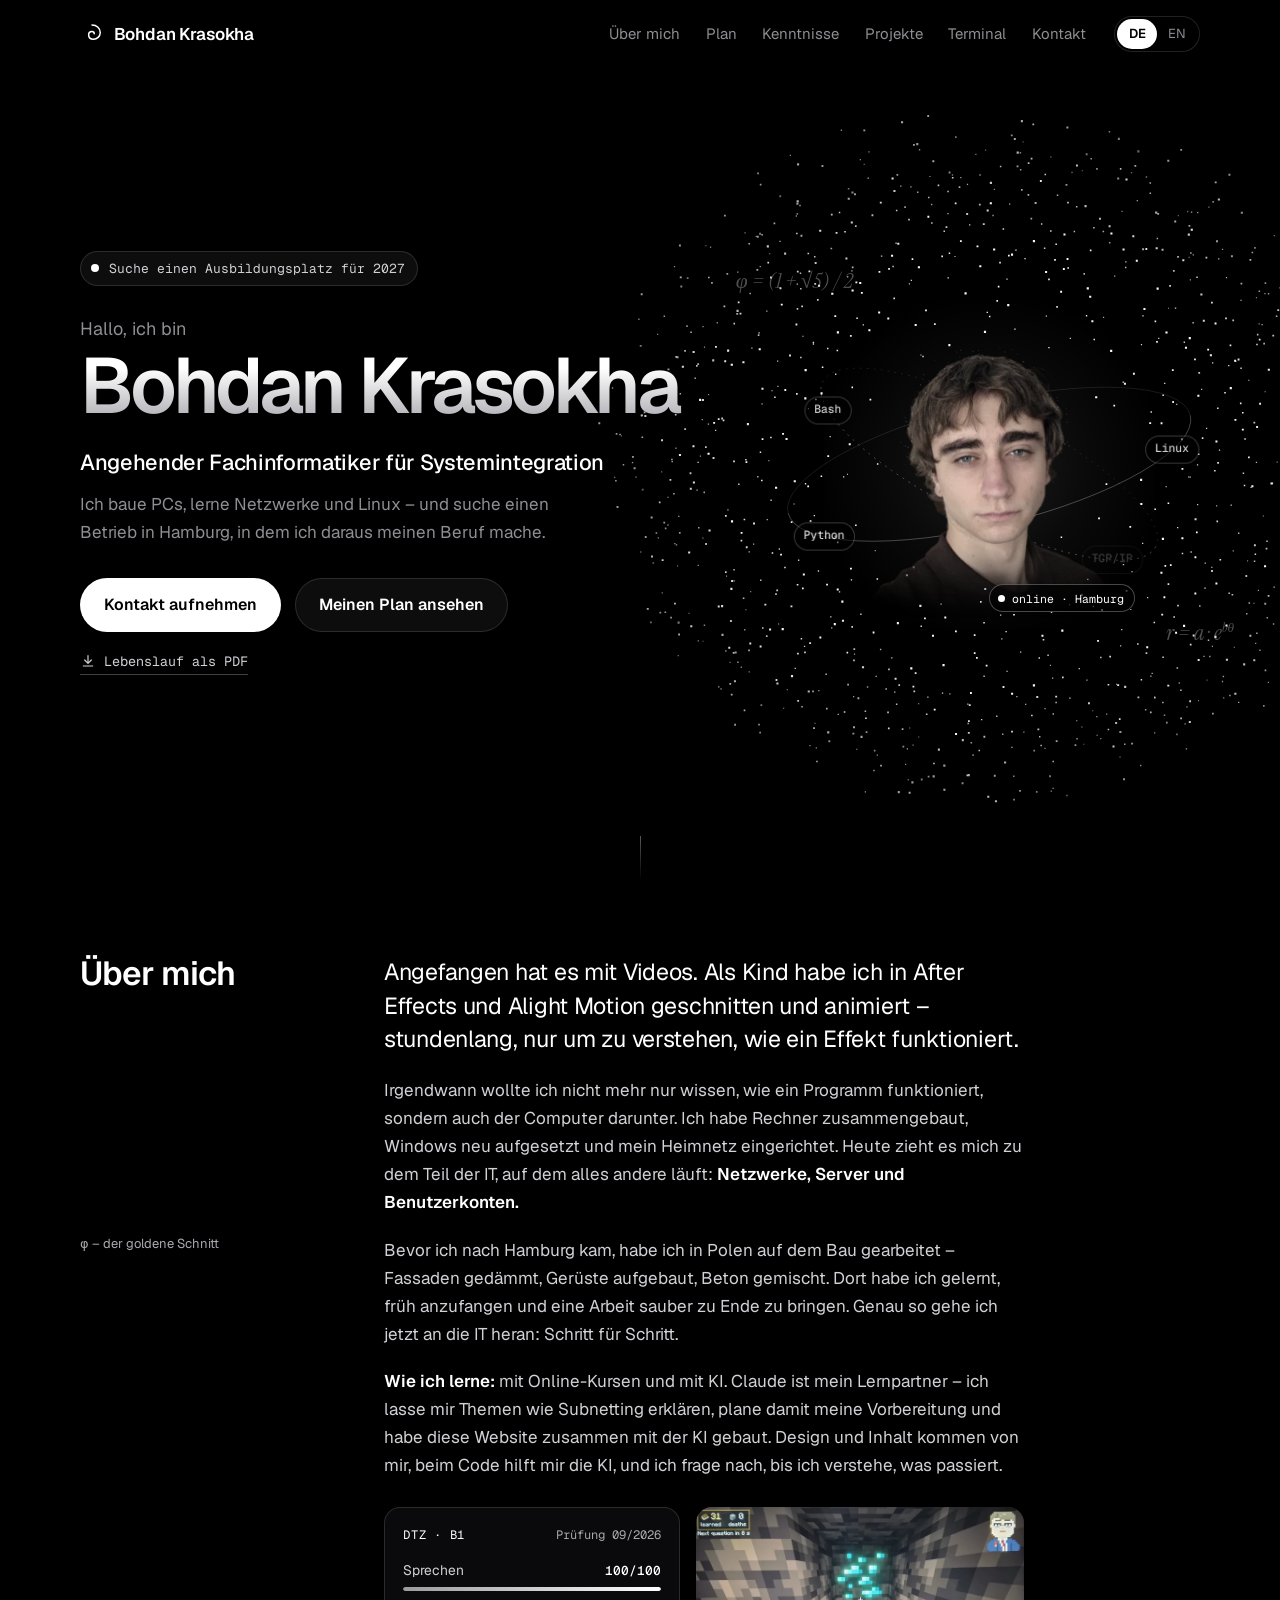
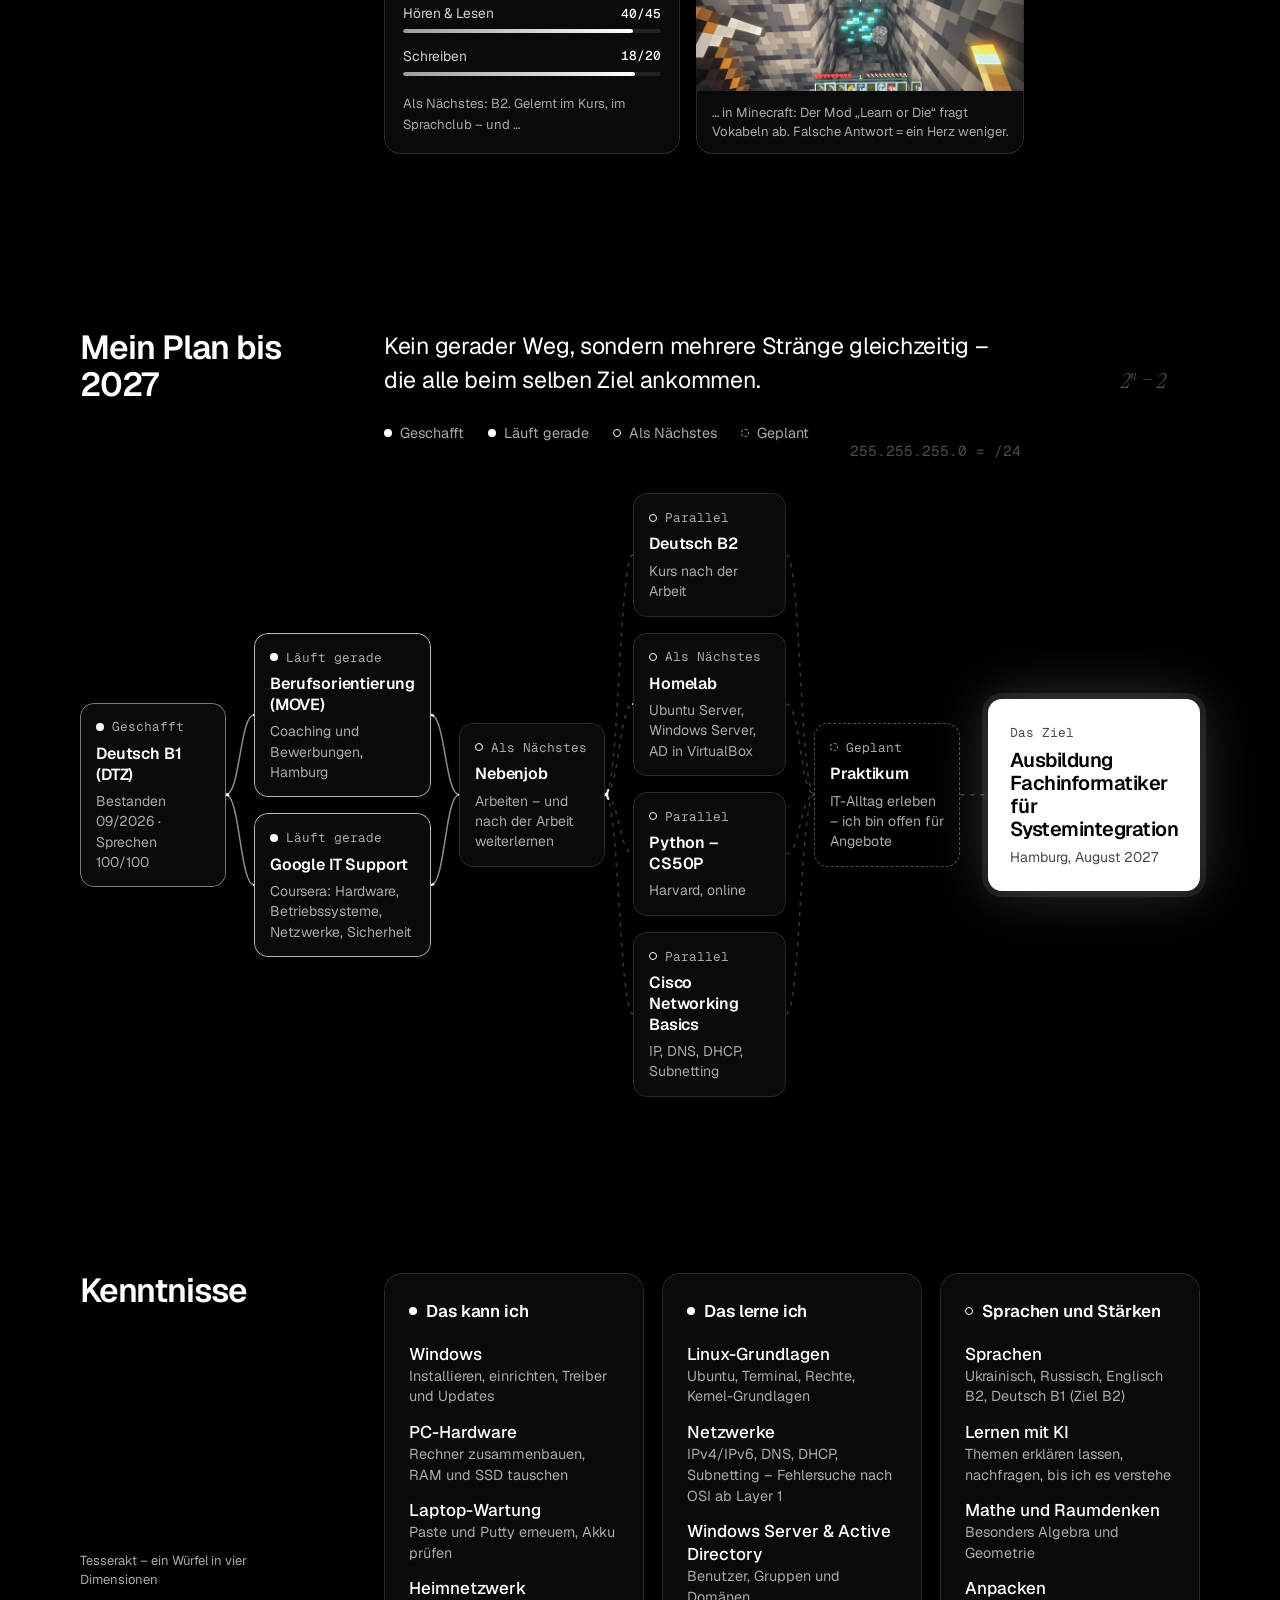
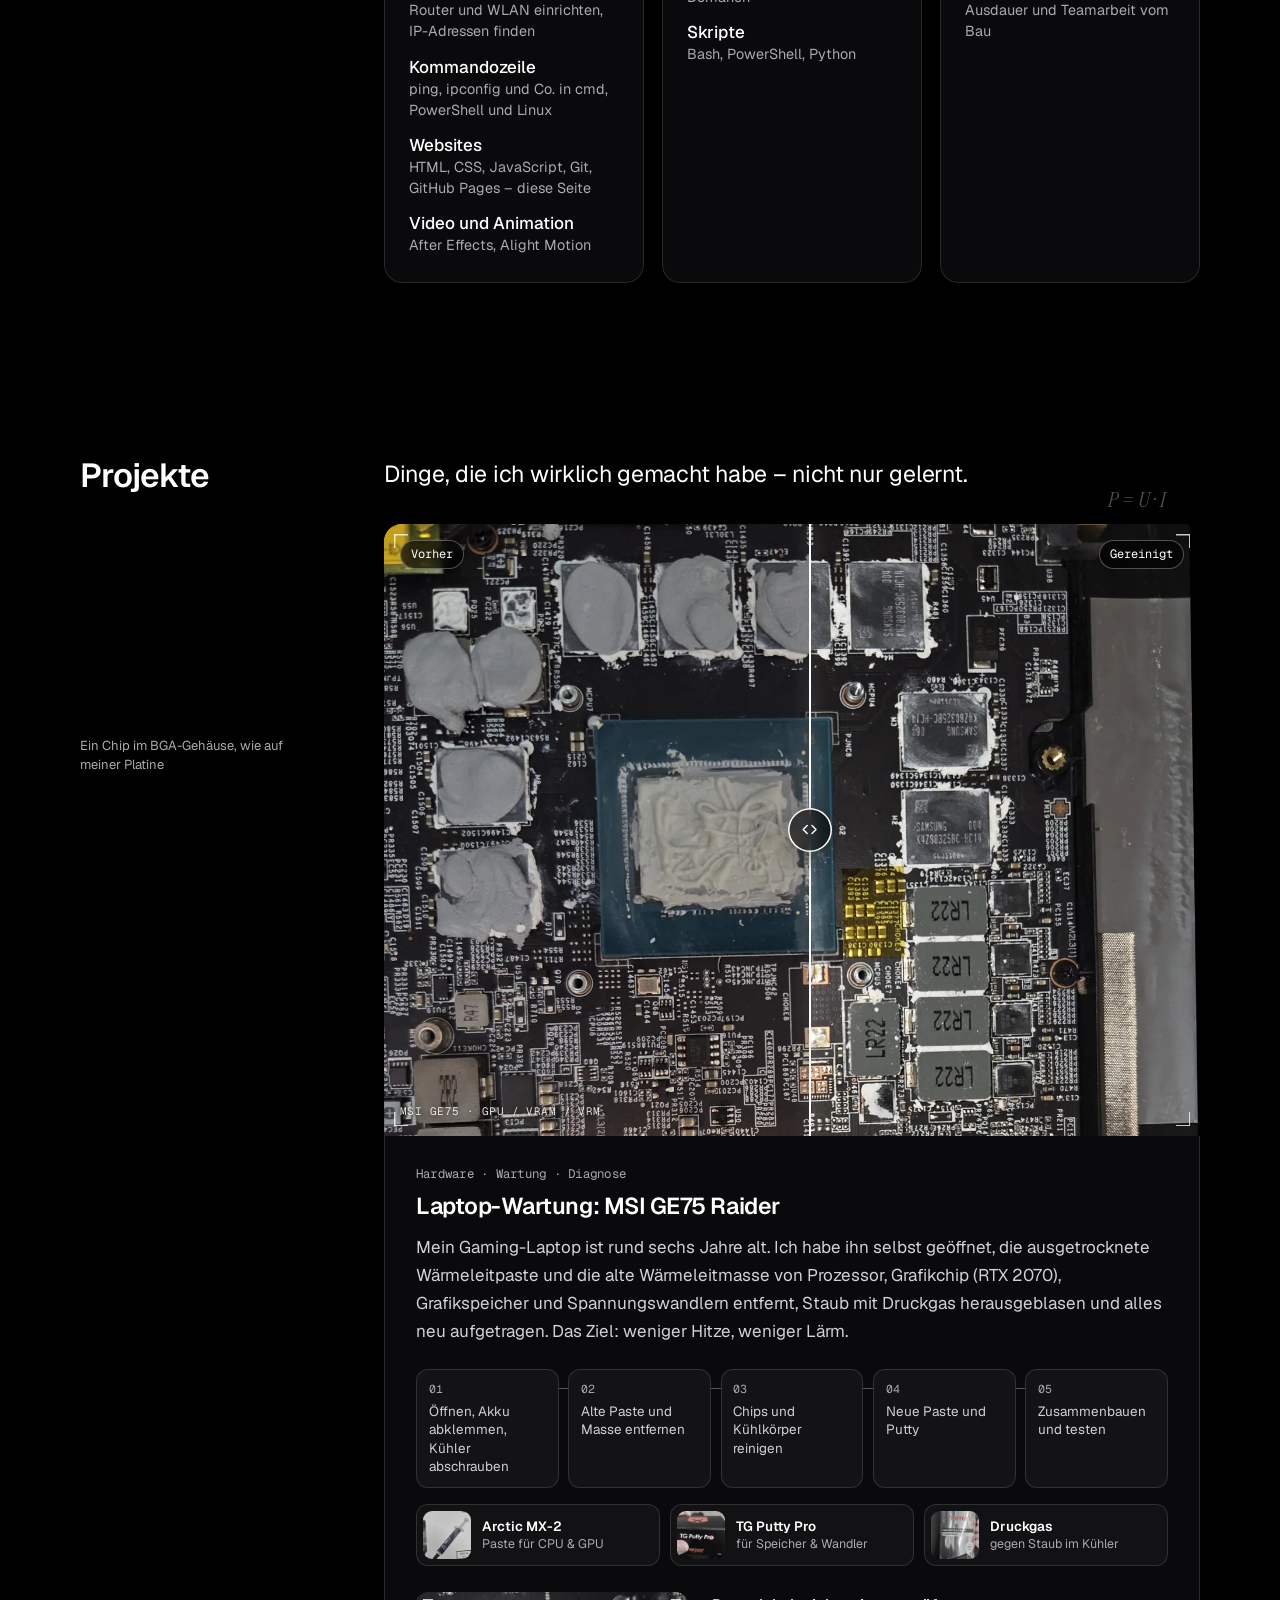
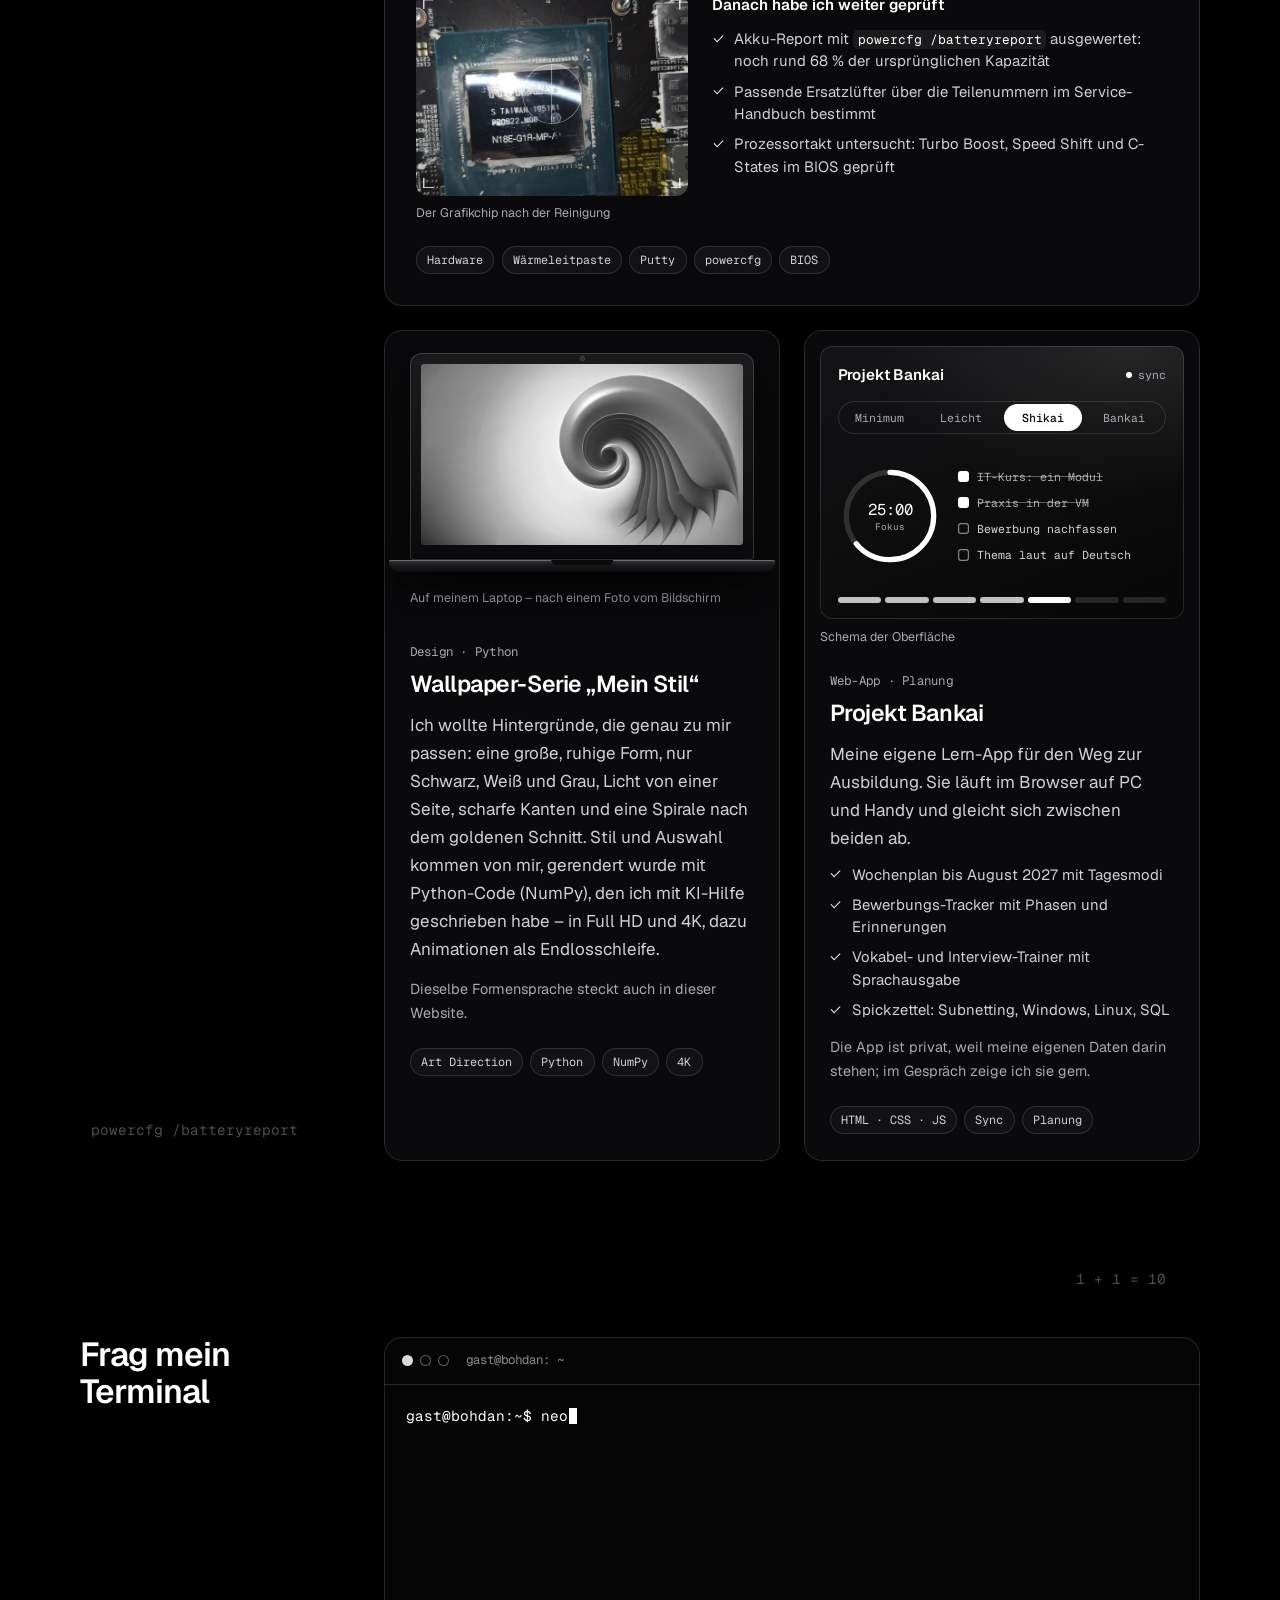
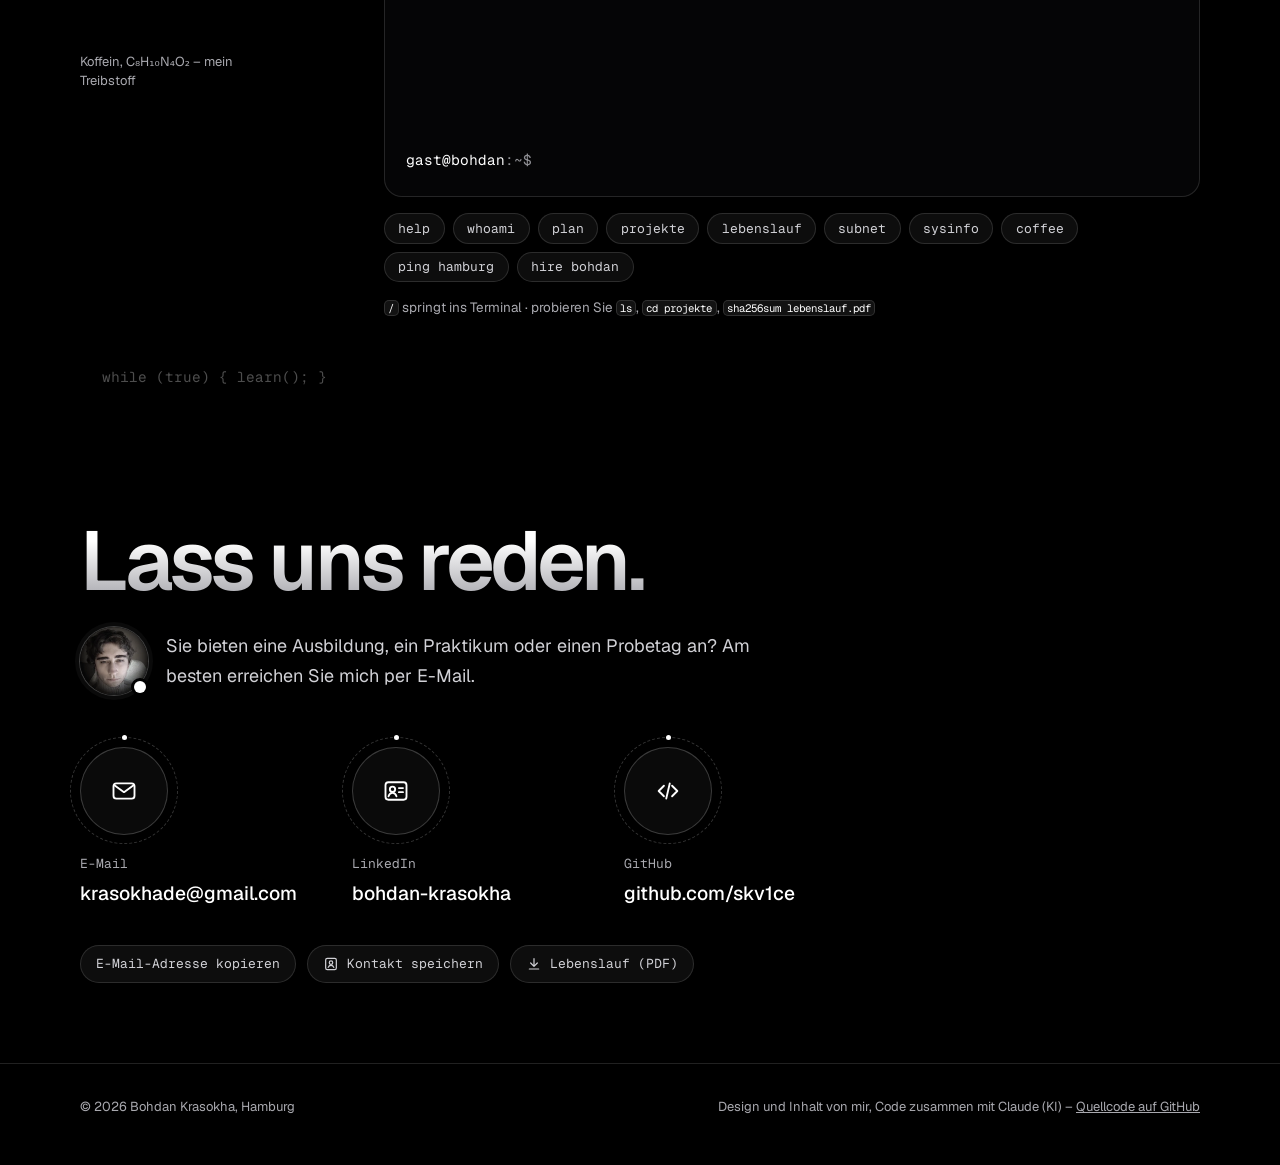
==== commit 0ff84350: "Texte straffen: weniger KI-Erwähnungen, Bankai-Notiz kürzer, Deko-Formeln reduziert Co-Authored-By: " ====
--- a/index.html
+++ b/index.html
@@ -217,7 +217,6 @@
                         </figure>
                     </div>
                 </div>
-                <span class="f hide-sm" style="right:2%;top:14%;--dur:17s" aria-hidden="true"><span>F<sub>n</sub> = F<sub>n−1</sub> + F<sub>n−2</sub></span></span>
             </section>
 
             <!-- ================= Plan ================= -->
@@ -348,13 +347,12 @@
                         <h3><span class="dot dot-next" aria-hidden="true"></span><span lang="de">Sprachen und Stärken</span><span lang="en">Languages and strengths</span></h3>
                         <ul>
                             <li><strong><span lang="de">Sprachen</span><span lang="en">Languages</span></strong><span class="detail"><span lang="de">Ukrainisch, Russisch, Englisch B2, Deutsch B1 (Ziel B2)</span><span lang="en">Ukrainian, Russian, English B2, German B1 (aiming for B2)</span></span></li>
-                            <li><strong><span lang="de">Lernen mit KI</span><span lang="en">Learning with AI</span></strong><span class="detail"><span lang="de">Claude für Erklärungen, Planung und Code</span><span lang="en">Claude for explanations, planning and code</span></span></li>
+                            <li><strong><span lang="de">Lernen mit KI</span><span lang="en">Learning with AI</span></strong><span class="detail"><span lang="de">Themen erklären lassen, nachfragen, bis ich es verstehe</span><span lang="en">Getting topics explained, asking until I understand</span></span></li>
                             <li><strong><span lang="de">Mathe und Raumdenken</span><span lang="en">Maths and spatial thinking</span></strong><span class="detail"><span lang="de">Besonders Algebra und Geometrie</span><span lang="en">Especially algebra and geometry</span></span></li>
                             <li><strong><span lang="de">Anpacken</span><span lang="en">Hands-on</span></strong><span class="detail"><span lang="de">Ausdauer und Teamarbeit vom Bau</span><span lang="en">Stamina and teamwork from construction</span></span></li>
                         </ul>
                     </div>
                 </div>
-                <span class="f hide-sm" style="right:4%;top:4%;--dur:19s" aria-hidden="true"><span>sin²x + cos²x = 1</span></span>
             </section>
 
             <!-- ================= Projects ================= -->
@@ -445,8 +443,8 @@
                                 <p class="kicker"><span lang="de">Design · Python</span><span lang="en">Design · Python</span></p>
                                 <h3 id="p-wall"><span lang="de">Wallpaper-Serie „Mein Stil“</span><span lang="en">Wallpaper series “My style”</span></h3>
                                 <p>
-                                    <span lang="de">Ich wollte Hintergründe, die genau zu mir passen: eine große, ruhige Form, nur Schwarz, Weiß und Grau, Licht von einer Seite, scharfe Kanten und eine Spirale nach dem goldenen Schnitt. Stil und Auswahl kommen von mir, gerendert wurde mit Python-Code (NumPy), den ich zusammen mit Claude geschrieben habe – in Full HD und 4K, dazu Animationen als Endlosschleife.</span>
-                                    <span lang="en">I wanted backgrounds that fit me exactly: one large, calm shape, only black, white and grey, light from one side, sharp edges and a spiral based on the golden ratio. The style and the choices are mine; it was rendered with Python code (NumPy) that I wrote together with Claude – in Full HD and 4K, plus seamless looping animations.</span>
+                                    <span lang="de">Ich wollte Hintergründe, die genau zu mir passen: eine große, ruhige Form, nur Schwarz, Weiß und Grau, Licht von einer Seite, scharfe Kanten und eine Spirale nach dem goldenen Schnitt. Stil und Auswahl kommen von mir, gerendert wurde mit Python-Code (NumPy), den ich mit KI-Hilfe geschrieben habe – in Full HD und 4K, dazu Animationen als Endlosschleife.</span>
+                                    <span lang="en">I wanted backgrounds that fit me exactly: one large, calm shape, only black, white and grey, light from one side, sharp edges and a spiral based on the golden ratio. The style and the choices are mine; it was rendered with Python code (NumPy) that I wrote with AI help – in Full HD and 4K, plus seamless looping animations.</span>
                                 </p>
                                 <p class="note"><span lang="de">Dieselbe Formensprache steckt auch in dieser Website.</span><span lang="en">The same visual language runs through this website.</span></p>
                                 <ul class="tags" aria-label="Themen / Topics"><li>Art Direction</li><li>Python</li><li>NumPy</li><li>4K</li></ul>
@@ -476,8 +474,8 @@
                                 <p class="kicker"><span lang="de">Web-App · Planung</span><span lang="en">Web app · planning</span></p>
                                 <h3 id="p-bankai">Projekt Bankai</h3>
                                 <p>
-                                    <span lang="de">Meine eigene Lern-App für den Weg zur Ausbildung, gebaut zusammen mit Claude. Sie läuft im Browser auf PC und Handy und gleicht sich zwischen beiden ab.</span>
-                                    <span lang="en">My own learning app for the road to the apprenticeship, built together with Claude. It runs in the browser on PC and phone and stays in sync between both.</span>
+                                    <span lang="de">Meine eigene Lern-App für den Weg zur Ausbildung. Sie läuft im Browser auf PC und Handy und gleicht sich zwischen beiden ab.</span>
+                                    <span lang="en">My own learning app for the road to the apprenticeship. It runs in the browser on PC and phone and stays in sync between both.</span>
                                 </p>
                                 <ul class="checks">
                                     <li><span lang="de">Wochenplan bis August 2027 mit Tagesmodi</span><span lang="en">Weekly plan up to August 2027 with day modes</span></li>
@@ -485,7 +483,7 @@
                                     <li><span lang="de">Vokabel- und Interview-Trainer mit Sprachausgabe</span><span lang="en">Vocabulary and interview trainer with speech output</span></li>
                                     <li><span lang="de">Spickzettel: Subnetting, Windows, Linux, SQL</span><span lang="en">Cheat sheets: subnetting, Windows, Linux, SQL</span></li>
                                 </ul>
-                                <p class="note"><span lang="de">Der Name kommt aus dem Anime Bleach – Bankai ist dort die höchste Stufe. Die App ist privat, weil meine eigenen Daten darin stehen; im Gespräch zeige ich sie gern.</span><span lang="en">The name comes from the anime Bleach, where Bankai is the highest level. The app is private because my own data is in it – I'm happy to show it in an interview.</span></p>
+                                <p class="note"><span lang="de">Die App ist privat, weil meine eigenen Daten darin stehen; im Gespräch zeige ich sie gern.</span><span lang="en">The app is private because my own data is in it – I'm happy to show it in an interview.</span></p>
                                 <ul class="tags" aria-label="Themen / Topics"><li>HTML · CSS · JS</li><li>Sync</li><li><span lang="de">Planung</span><span lang="en">Planning</span></li></ul>
                             </div>
                         </article>
@@ -578,7 +576,6 @@
                         <span lang="de">Lebenslauf (PDF)</span><span lang="en">CV (PDF)</span>
                     </a>
                 </div>
-                <span class="f hide-sm" style="right:6%;top:-1rem;--dur:17s" aria-hidden="true"><span>e<sup>iπ</sup> + 1 = 0</span></span>
             </div>
         </section>
     </main>
--- a/css/style.css
+++ b/css/style.css
@@ -333,7 +333,7 @@
 
 .orbits { position: absolute; inset: 0; width: 100%; height: 100%; overflow: visible; pointer-events: none; }
 .orbits.back { z-index: 1; }
-.orbits.front { z-index: 3; }
+.orbits.front { z-index: 1; }   /* orbit lines pass behind the head, never across the face */
 .orbits ellipse, .orbits path { fill: none; stroke: rgba(255,255,255,.22); stroke-width: .45; vector-effect: non-scaling-stroke; }
 .orbits .dashed { stroke-dasharray: 2 5; }
 .orbits.front path { stroke: rgba(255,255,255,.4); }
